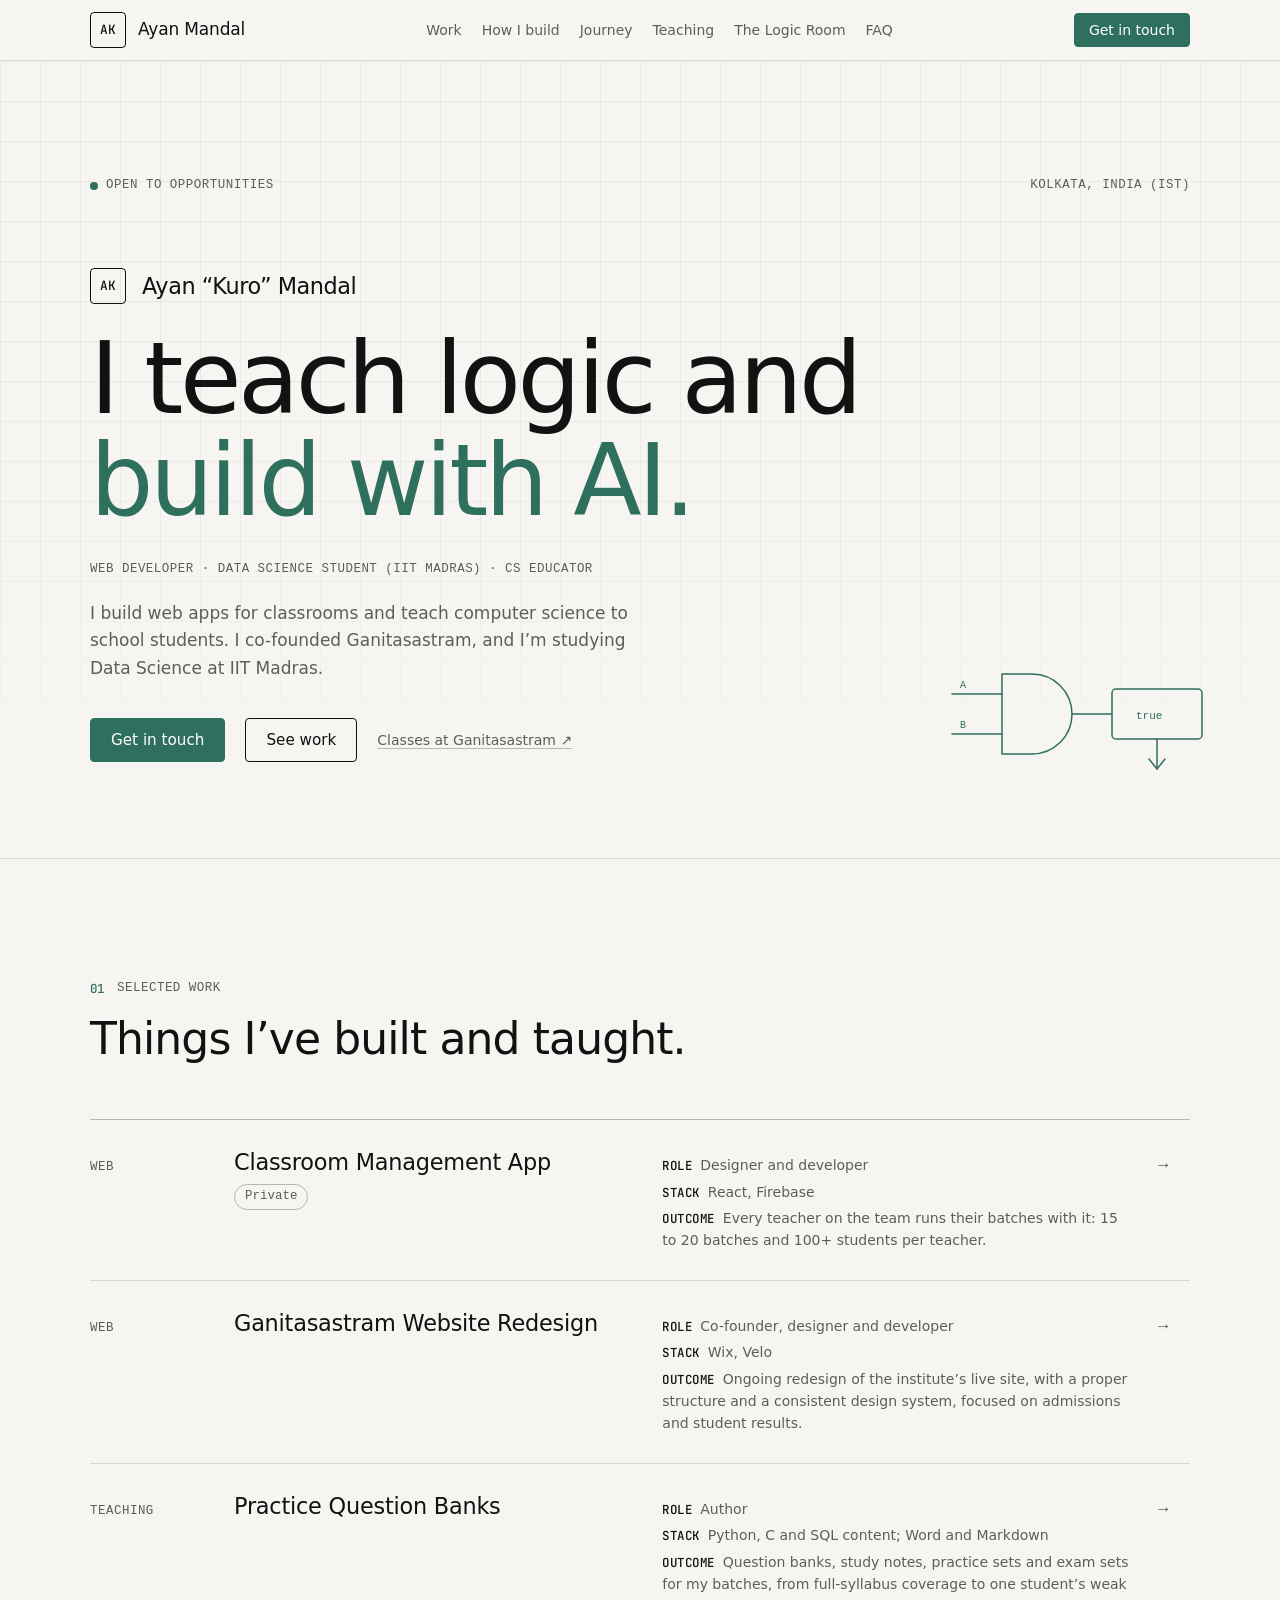
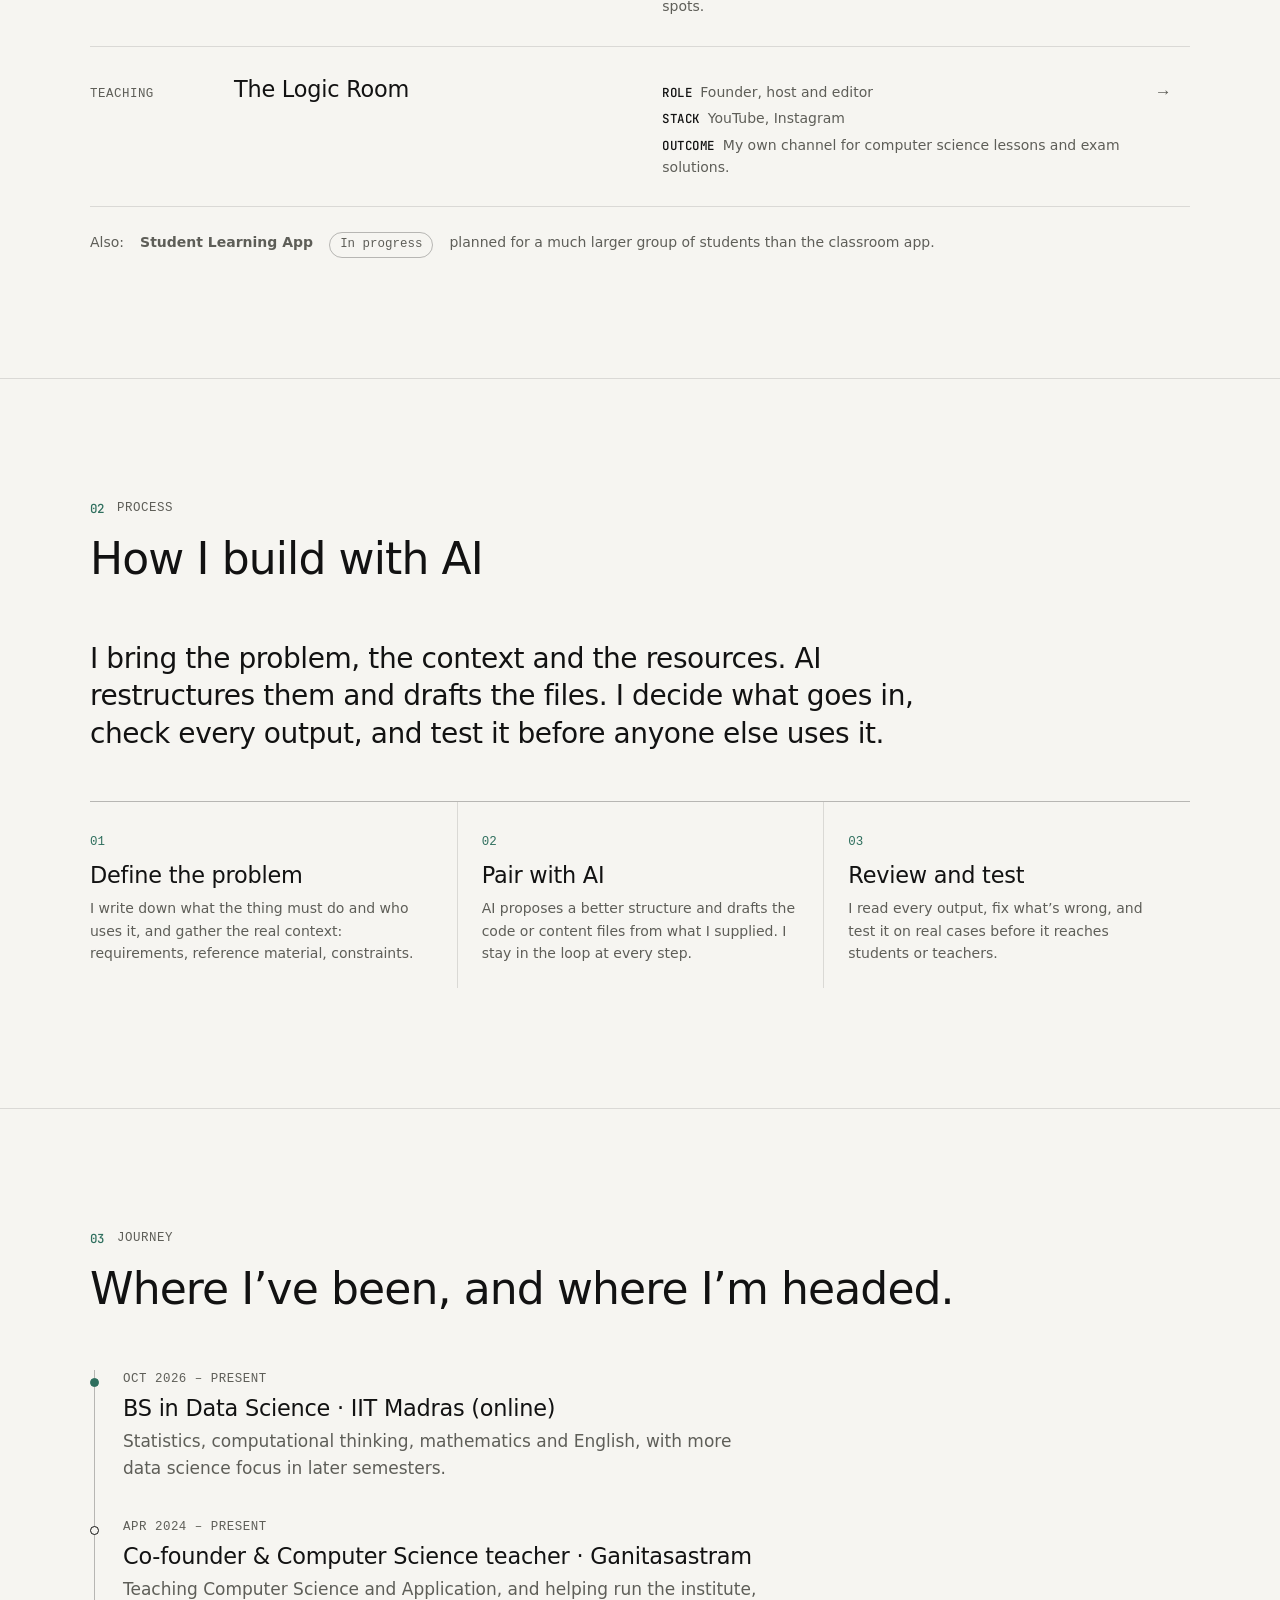
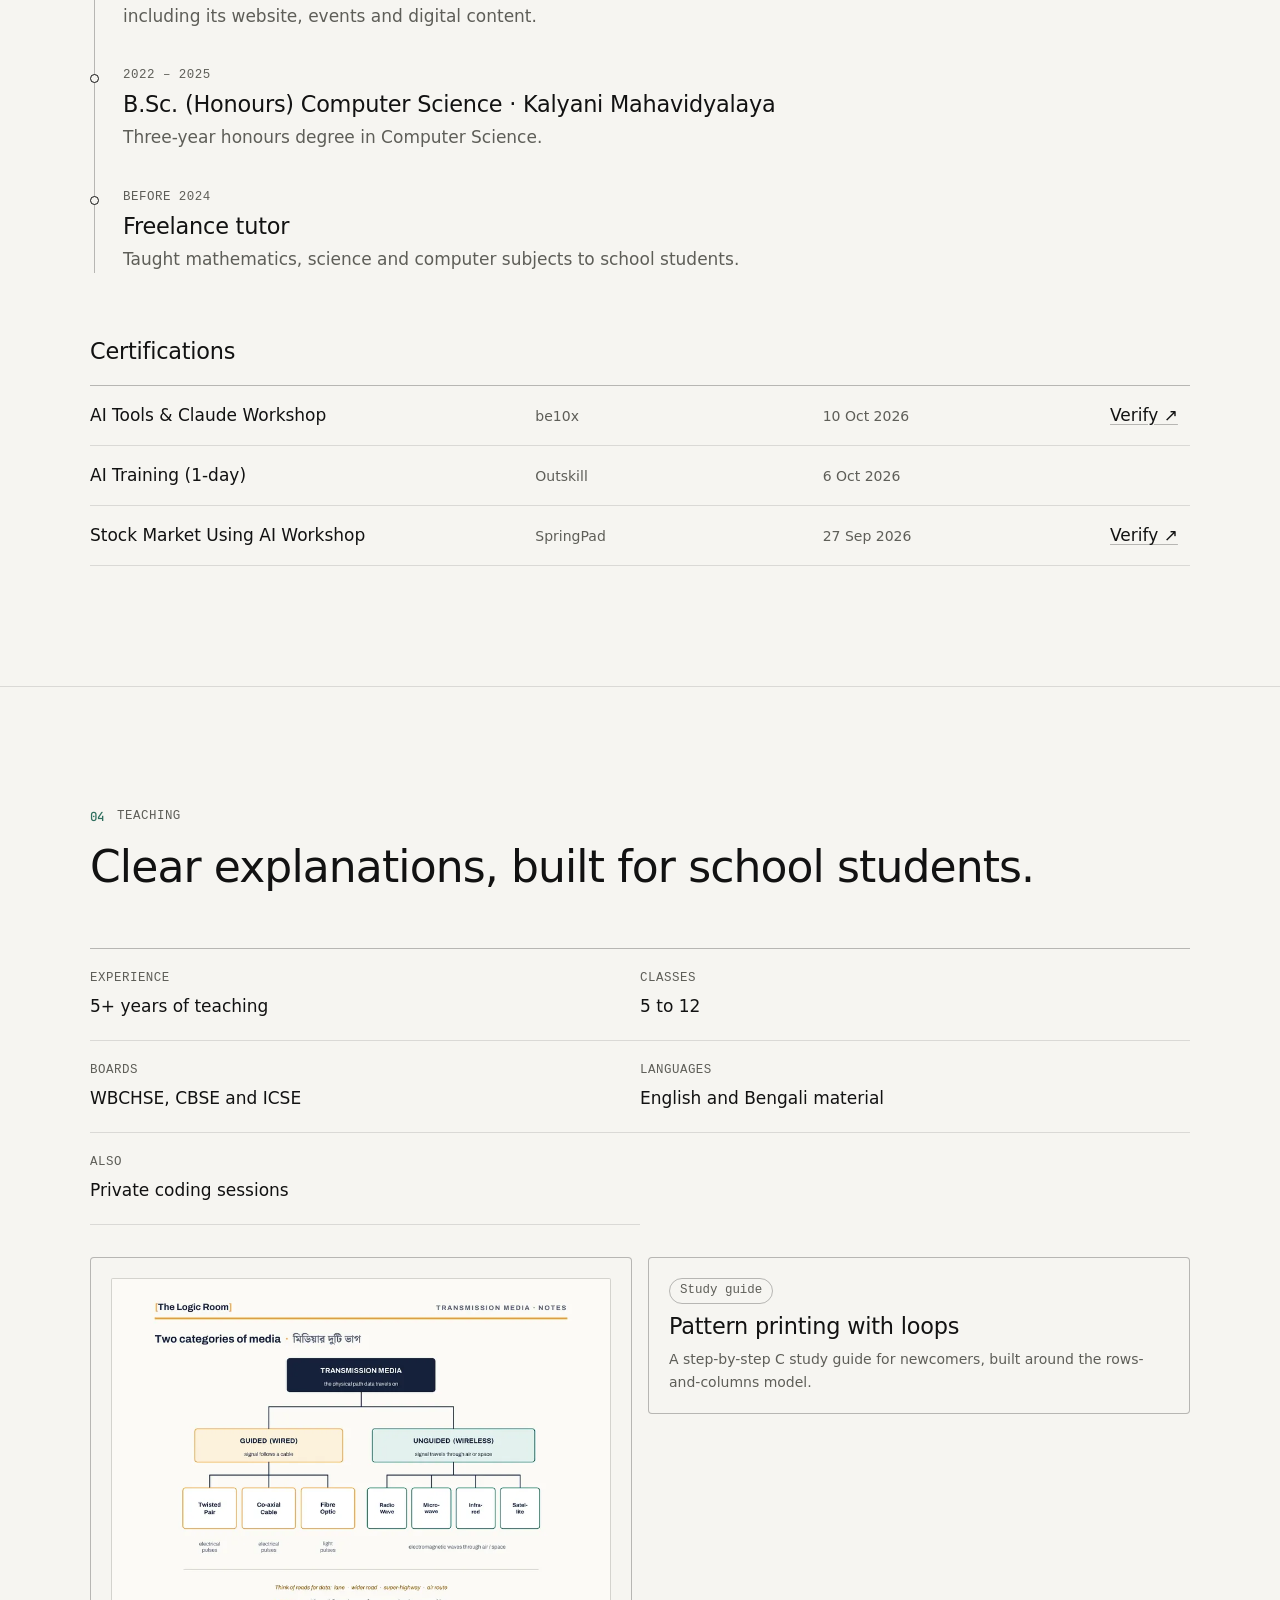
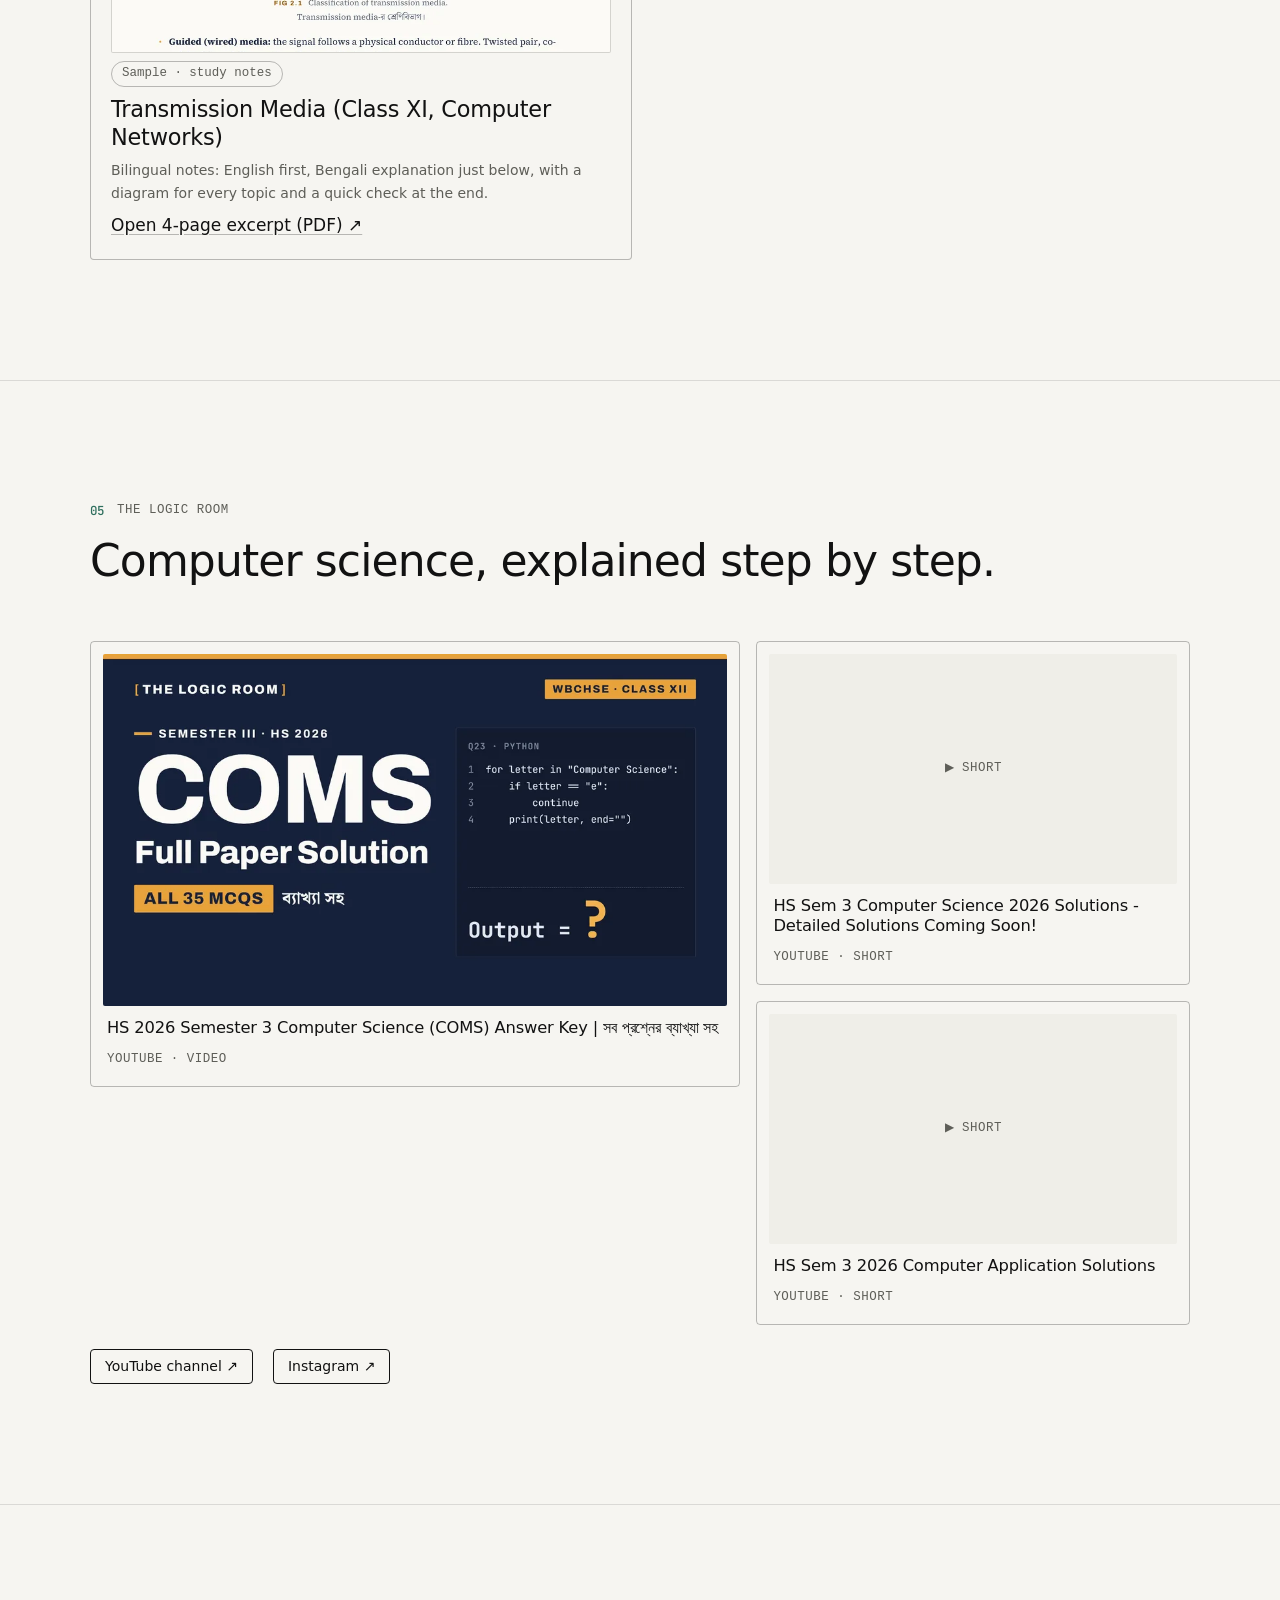
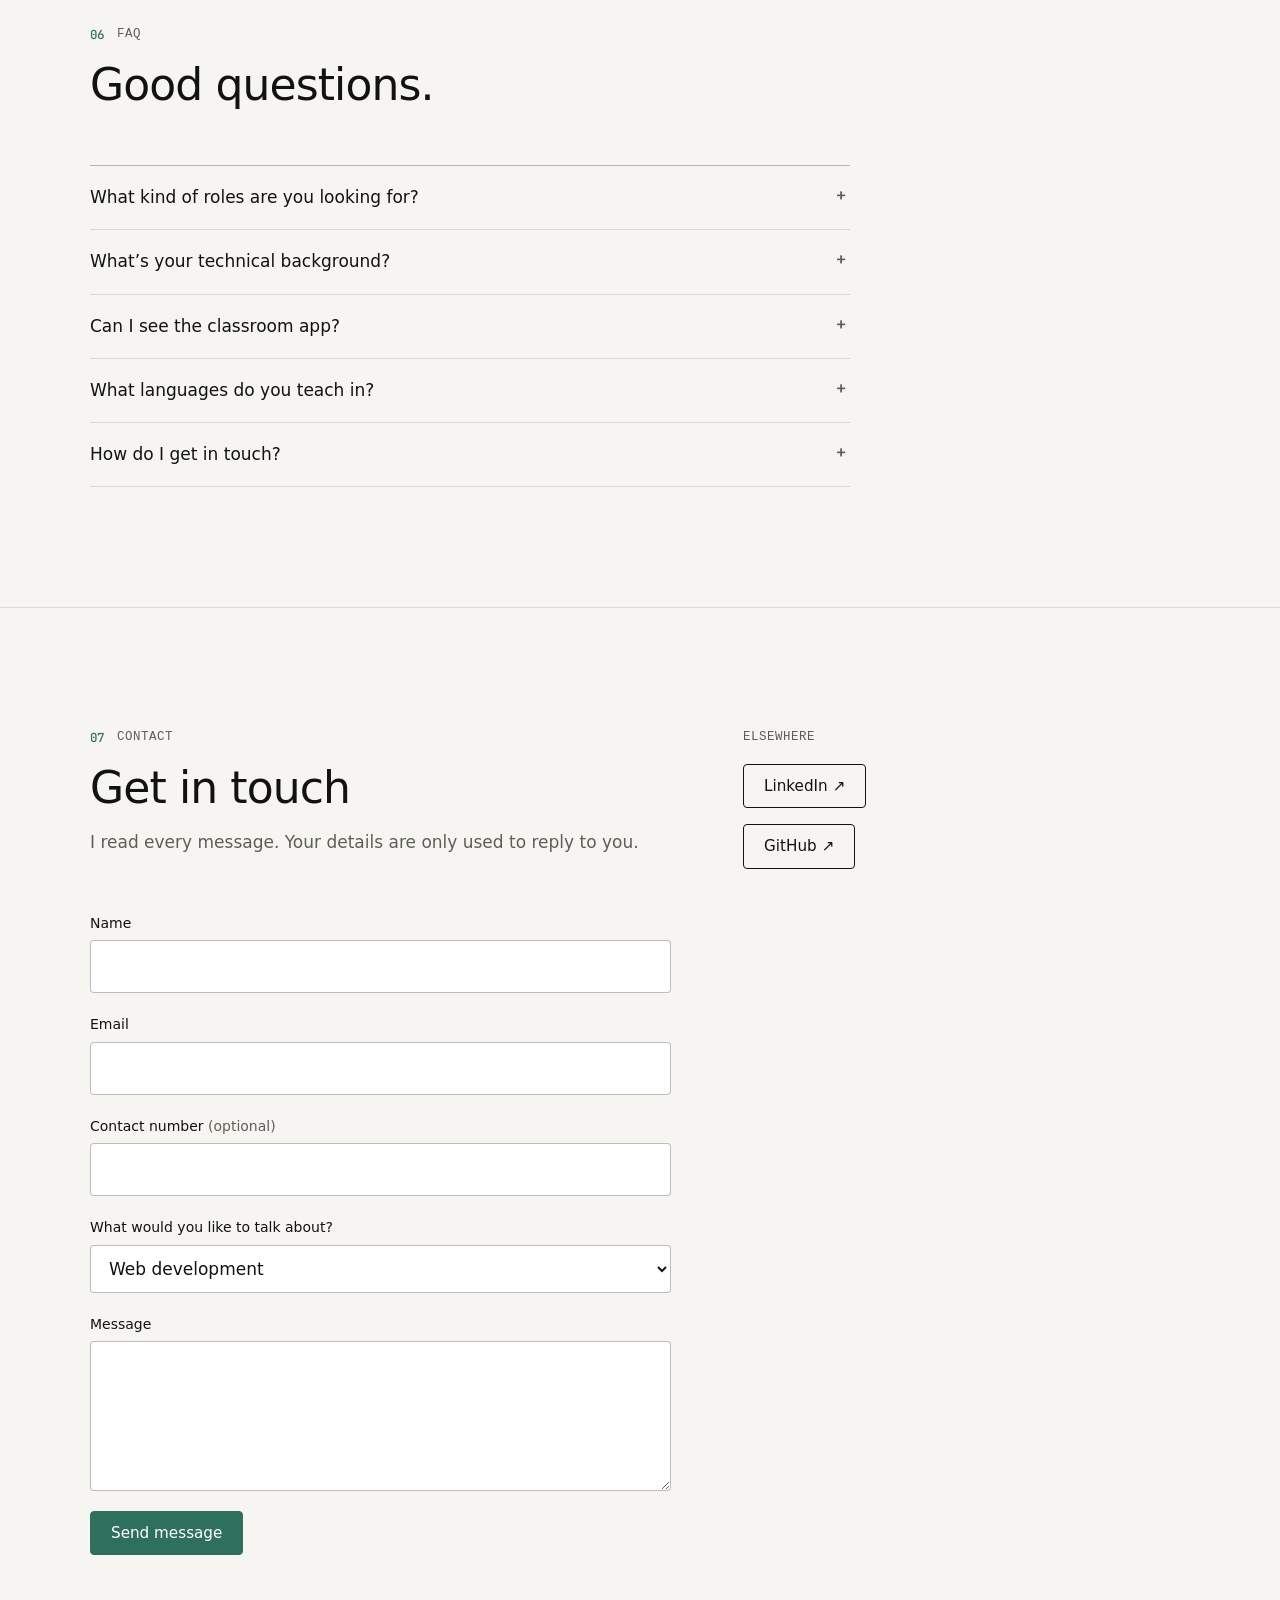
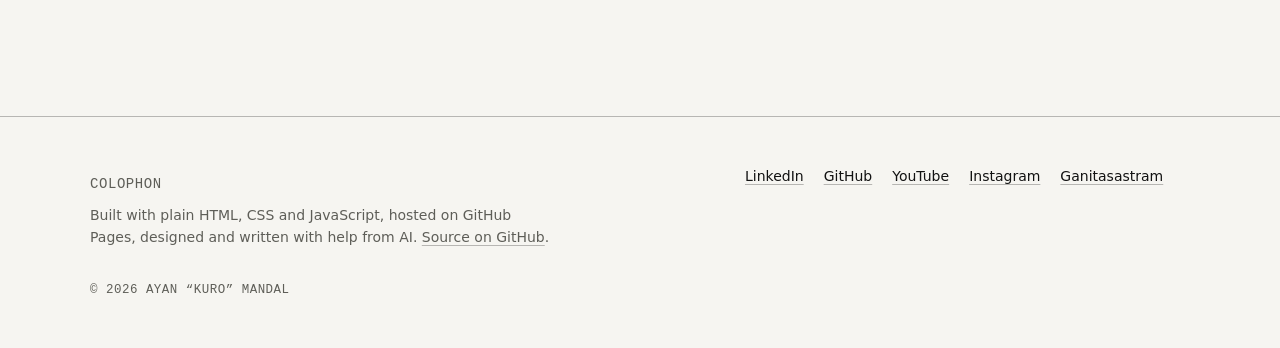
==== index.html @ cf7cf9c0 "Add COMS thumbnail and study-notes sample - Self-host the HS 2026 COMS full paper solution thumbnail" ====
<!DOCTYPE html>
<html lang="en">
<head>
  <meta charset="UTF-8">
  <meta name="viewport" content="width=device-width, initial-scale=1.0">
  <title>Ayan "Kuro" Mandal | Web developer, Data Science student, CS educator</title>
  <meta name="description" content="Web developer and computer science educator building with AI. Co-founder at Ganitasastram, BS Data Science student at IIT Madras.">
  <meta name="theme-color" content="#f6f5f1">
  <link rel="canonical" href="https://stella24603.github.io/">

  <link rel="icon" type="image/png" href="assets/favicon.png">
  <link rel="apple-touch-icon" href="assets/apple-touch-icon.png">

  <meta property="og:title" content="Ayan &quot;Kuro&quot; Mandal | Web developer, Data Science student, CS educator">
  <meta property="og:description" content="I teach logic and build with AI. Web developer, Data Science student at IIT Madras, co-founder at Ganitasastram.">
  <meta property="og:type" content="website">
  <meta property="og:url" content="https://stella24603.github.io/">
  <meta property="og:image" content="https://stella24603.github.io/assets/logo.png">

  <link rel="preload" href="assets/fonts/inter-tight-latin-500-normal.woff2" as="font" type="font/woff2" crossorigin>
  <link rel="stylesheet" href="css/tokens.css">
  <link rel="stylesheet" href="css/base.css">
  <link rel="stylesheet" href="css/components.css">

  <script type="application/ld+json">
  {
    "@context": "https://schema.org",
    "@type": "Person",
    "name": "Ayan Mandal",
    "alternateName": "Kuro",
    "url": "https://stella24603.github.io/",
    "jobTitle": "Web developer and computer science educator",
    "alumniOf": [
      { "@type": "CollegeOrUniversity", "name": "Kalyani Mahavidyalaya" },
      { "@type": "CollegeOrUniversity", "name": "Indian Institute of Technology Madras" }
    ],
    "worksFor": { "@type": "Organization", "name": "Ganitasastram", "url": "https://www.ganitasastram.com" },
    "sameAs": [
      "https://www.linkedin.com/in/ayan-mandal-cs/",
      "https://github.com/Stella24603",
      "https://www.youtube.com/@TheLogicRoom-0b1b",
      "https://www.instagram.com/thelogicroom_"
    ]
  }
  </script>
</head>
<body>
  <a class="skip-link" href="#main">Skip to content</a>

  <header class="site-header">
    <div class="wrap nav">
      <a class="brand" href="#top" aria-label="Ayan Kuro Mandal, home">
        <span class="monogram" aria-hidden="true">AK</span>
        <span>Ayan Mandal</span>
      </a>
      <nav class="nav-links" aria-label="Main">
        <a href="#work">Work</a>
        <a href="#ai">How I build</a>
        <a href="#journey">Journey</a>
        <a href="#teaching">Teaching</a>
        <a href="#logic-room">The Logic Room</a>
        <a href="#faq">FAQ</a>
      </nav>
      <a class="btn btn-sm btn-primary nav-cta" href="#contact">Get in touch</a>
    </div>
  </header>

  <main id="main">

    <!-- 1. HERO -->
    <section class="hero" id="top">
      <div class="wrap">
        <div class="corner-info mono">
          <span class="badge">Open to opportunities</span>
          <span id="localtime" aria-label="Local time in India">Kolkata, India (IST)</span>
        </div>

        <div class="hero-name">
          <span class="monogram" aria-hidden="true">AK</span>
          <h1>Ayan &ldquo;Kuro&rdquo; Mandal</h1>
        </div>
        <p class="hero-line">I teach logic and <em>build with AI.</em></p>
        <p class="hero-caption mono">Web developer · Data Science student (IIT Madras) · CS educator</p>
        <p class="hero-intro">I build web apps for classrooms and teach computer science to school students. I co-founded Ganitasastram, and I&rsquo;m studying Data Science at IIT Madras.</p>

        <div class="hero-cta">
          <a class="btn btn-primary" href="#contact">Get in touch</a>
          <a class="btn" href="#work">See work</a>
          <a class="link-quiet" href="https://www.ganitasastram.com/team/ayan-mandal" target="_blank" rel="noopener">Classes at Ganitasastram ↗</a>
        </div>
      </div>

      <!-- notebook doodle: logic gate into a flowchart box -->
      <svg class="hero-doodle" viewBox="0 0 300 200" fill="none" stroke="currentColor" stroke-width="1.5" stroke-linecap="round" stroke-linejoin="round" aria-hidden="true" focusable="false">
        <path d="M20 60h50M20 100h50"/>
        <path d="M70 40h30a40 40 0 0 1 0 80H70z"/>
        <path d="M140 80h40"/>
        <rect x="180" y="55" width="90" height="50" rx="4"/>
        <path d="M225 105v30"/>
        <path d="M225 135l-8-10M225 135l8-10"/>
        <text x="204" y="85" font-family="JetBrains Mono, monospace" font-size="11" fill="currentColor" stroke="none">true</text>
        <text x="28" y="54" font-family="JetBrains Mono, monospace" font-size="10" fill="currentColor" stroke="none">A</text>
        <text x="28" y="94" font-family="JetBrains Mono, monospace" font-size="10" fill="currentColor" stroke="none">B</text>
      </svg>
    </section>

    <!-- 2. SELECTED WORK -->
    <section class="section" id="work">
      <div class="wrap">
        <div class="section-head">
          <p class="mono"><b>01</b> Selected work</p>
          <h2>Things I&rsquo;ve built and taught.</h2>
        </div>

        <div class="work-list">
          <a class="work-row" href="work/classroom-app.html">
            <p class="mono">Web</p>
            <div>
              <h3>Classroom Management App</h3>
              <p class="tag" style="margin-top:8px;display:inline-block">Private</p>
            </div>
            <div class="meta">
              <p><b>Role</b>Designer and developer</p>
              <p><b>Stack</b>React, Firebase</p>
              <p><b>Outcome</b>Every teacher on the team runs their batches with it: 15 to 20 batches and 100+ students per teacher.</p>
            </div>
            <span class="arrow" aria-hidden="true">→</span>
          </a>

          <a class="work-row" href="work/ganitasastram-website.html">
            <p class="mono">Web</p>
            <div><h3>Ganitasastram Website Redesign</h3></div>
            <div class="meta">
              <p><b>Role</b>Co-founder, designer and developer</p>
              <p><b>Stack</b>Wix, Velo</p>
              <p><b>Outcome</b>Ongoing redesign of the institute&rsquo;s live site, with a proper structure and a consistent design system, focused on admissions and student results.</p>
            </div>
            <span class="arrow" aria-hidden="true">→</span>
          </a>

          <a class="work-row" href="work/question-banks.html">
            <p class="mono">Teaching</p>
            <div><h3>Practice Question Banks</h3></div>
            <div class="meta">
              <p><b>Role</b>Author</p>
              <p><b>Stack</b>Python, C and SQL content; Word and Markdown</p>
              <p><b>Outcome</b>Question banks, study notes, practice sets and exam sets for my batches, from full-syllabus coverage to one student&rsquo;s weak spots.</p>
            </div>
            <span class="arrow" aria-hidden="true">→</span>
          </a>

          <a class="work-row" href="work/logic-room.html">
            <p class="mono">Teaching</p>
            <div><h3>The Logic Room</h3></div>
            <div class="meta">
              <p><b>Role</b>Founder, host and editor</p>
              <p><b>Stack</b>YouTube, Instagram</p>
              <p><b>Outcome</b>My own channel for computer science lessons and exam solutions.</p>
            </div>
            <span class="arrow" aria-hidden="true">→</span>
          </a>
        </div>

        <p class="work-more"><span>Also:</span> <strong>Student Learning App</strong> <span class="tag">In progress</span> <span>planned for a much larger group of students than the classroom app.</span></p>
      </div>
    </section>

    <!-- 3. HOW I BUILD WITH AI -->
    <section class="section" id="ai">
      <div class="wrap">
        <div class="section-head">
          <p class="mono"><b>02</b> Process</p>
          <h2>How I build with AI</h2>
        </div>
        <p class="manifesto">I bring the problem, the context and the resources. AI restructures them and drafts the files. I decide what goes in, check every output, and test it before anyone else uses it.</p>
        <ol class="steps">
          <li>
            <h3>Define the problem</h3>
            <p>I write down what the thing must do and who uses it, and gather the real context: requirements, reference material, constraints.</p>
          </li>
          <li>
            <h3>Pair with AI</h3>
            <p>AI proposes a better structure and drafts the code or content files from what I supplied. I stay in the loop at every step.</p>
          </li>
          <li>
            <h3>Review and test</h3>
            <p>I read every output, fix what&rsquo;s wrong, and test it on real cases before it reaches students or teachers.</p>
          </li>
        </ol>
      </div>
    </section>

    <!-- 4. JOURNEY AND CERTIFICATIONS -->
    <section class="section" id="journey">
      <div class="wrap">
        <div class="section-head">
          <p class="mono"><b>03</b> Journey</p>
          <h2>Where I&rsquo;ve been, and where I&rsquo;m headed.</h2>
        </div>

        <ol class="timeline narrow">
          <li>
            <time class="mono">Oct 2026 – present</time>
            <h3>BS in Data Science · IIT Madras (online)</h3>
            <p>Statistics, computational thinking, mathematics and English, with more data science focus in later semesters.</p>
          </li>
          <li>
            <time class="mono">Apr 2024 – present</time>
            <h3>Co-founder &amp; Computer Science teacher · Ganitasastram</h3>
            <p>Teaching Computer Science and Application, and helping run the institute, including its website, events and digital content.</p>
          </li>
          <li>
            <time class="mono">2022 – 2025</time>
            <h3>B.Sc. (Honours) Computer Science · Kalyani Mahavidyalaya</h3>
            <p>Three-year honours degree in Computer Science.</p>
          </li>
          <li>
            <time class="mono">Before 2024</time>
            <h3>Freelance tutor</h3>
            <p>Taught mathematics, science and computer subjects to school students.</p>
          </li>
        </ol>

        <h3 class="subhead">Certifications</h3>
        <div class="certs">
          <div class="cert">
            <strong>AI Tools &amp; Claude Workshop</strong>
            <span>be10x</span>
            <span>10 Oct 2026</span>
            <a href="https://certx.in/certificate/0270772f-3809-4400-b29b-1e1c61cd09971851660" target="_blank" rel="noopener">Verify ↗</a>
          </div>
          <div class="cert">
            <strong>AI Training (1-day)</strong>
            <span>Outskill</span>
            <span>6 Oct 2026</span>
            <span></span>
          </div>
          <div class="cert">
            <strong>Stock Market Using AI Workshop</strong>
            <span>SpringPad</span>
            <span>27 Sep 2026</span>
            <a href="https://certx.in/certificate/7c0fb9e8-cf47-448b-bce3-5e0863a834341805552" target="_blank" rel="noopener">Verify ↗</a>
          </div>
        </div>
      </div>
    </section>

    <!-- 5. TEACHING -->
    <section class="section" id="teaching">
      <div class="wrap">
        <div class="section-head">
          <p class="mono"><b>04</b> Teaching</p>
          <h2>Clear explanations, built for school students.</h2>
        </div>

        <dl class="facts">
          <div><dt class="mono">Experience</dt><dd>5+ years of teaching</dd></div>
          <div><dt class="mono">Classes</dt><dd>5 to 12</dd></div>
          <div><dt class="mono">Boards</dt><dd>WBCHSE, CBSE and ICSE</dd></div>
          <div><dt class="mono">Languages</dt><dd>English and Bengali material</dd></div>
          <div><dt class="mono">Also</dt><dd>Private coding sessions</dd></div>
        </dl>

        <div class="cards">
          <article class="card">
            <a class="card-preview" href="assets/samples/transmission-media-notes-excerpt.pdf" target="_blank" rel="noopener" aria-label="Open the sample notes excerpt (PDF)">
              <img src="assets/img/notes-transmission-media.webp" alt="A page from the Transmission Media study notes: a diagram classifying guided and unguided media, with English text and a Bengali explanation under each point" width="900" height="1273" loading="lazy" decoding="async">
            </a>
            <span class="tag">Sample · study notes</span>
            <h3>Transmission Media (Class XI, Computer Networks)</h3>
            <p>Bilingual notes: English first, Bengali explanation just below, with a diagram for every topic and a quick check at the end.</p>
            <a href="assets/samples/transmission-media-notes-excerpt.pdf" target="_blank" rel="noopener">Open 4-page excerpt (PDF) ↗</a>
          </article>
          <article class="card">
            <span class="tag">Study guide</span>
            <h3>Pattern printing with loops</h3>
            <p>A step-by-step C study guide for newcomers, built around the rows-and-columns model.</p>
          </article>
        </div>
      </div>
    </section>

    <!-- 6. THE LOGIC ROOM -->
    <section class="section" id="logic-room">
      <div class="wrap">
        <div class="section-head">
          <p class="mono"><b>05</b> The Logic Room</p>
          <h2>Computer science, explained step by step.</h2>
        </div>

        <div class="lr-grid">
          <a class="lr-card lr-main" href="https://youtu.be/U9DQnI8sbac" target="_blank" rel="noopener">
            <div class="lr-thumb"><img src="assets/img/lr-coms-full-paper.webp" alt="Thumbnail: The Logic Room, WBCHSE Class XII, Semester III HS 2026 COMS full paper solution, all 35 MCQs with explanation" width="960" height="540" loading="lazy" decoding="async"></div>
            <h3>HS 2026 Semester 3 Computer Science (COMS) Answer Key | সব প্রশ্নের ব্যাখ্যা সহ</h3>
            <p class="mono">YouTube · Video</p>
          </a>
          <a class="lr-card short" href="https://www.youtube.com/shorts/nOTmnzfx0fc" target="_blank" rel="noopener">
            <div class="lr-thumb" aria-hidden="true"><span class="mono">▶ Short</span></div>
            <h3>HS Sem 3 Computer Science 2026 Solutions - Detailed Solutions Coming Soon!</h3>
            <p class="mono">YouTube · Short</p>
          </a>
          <a class="lr-card short" href="https://www.youtube.com/shorts/epd1Qi4dSsM" target="_blank" rel="noopener">
            <div class="lr-thumb" aria-hidden="true"><span class="mono">▶ Short</span></div>
            <h3>HS Sem 3 2026 Computer Application Solutions</h3>
            <p class="mono">YouTube · Short</p>
          </a>
        </div>

        <p class="lr-links">
          <a class="btn btn-sm" href="https://www.youtube.com/@TheLogicRoom-0b1b" target="_blank" rel="noopener">YouTube channel ↗</a>
          <a class="btn btn-sm" href="https://www.instagram.com/thelogicroom_" target="_blank" rel="noopener">Instagram ↗</a>
        </p>
      </div>
    </section>

    <!-- 7. FAQ -->
    <section class="section" id="faq">
      <div class="wrap">
        <div class="section-head">
          <p class="mono"><b>06</b> FAQ</p>
          <h2>Good questions.</h2>
        </div>
        <div class="faq">
          <details>
            <summary>What kind of roles are you looking for?</summary>
            <p>Open to computer-related roles: web development, data analysis and teaching. I like work where I build things and explain them clearly.</p>
          </details>
          <details>
            <summary>What&rsquo;s your technical background?</summary>
            <p>B.Sc. (Honours) in Computer Science; Python, C, C++, Java, SQL; React, Firebase and Wix Velo. Studying Data Science at IIT Madras.</p>
          </details>
          <details>
            <summary>Can I see the classroom app?</summary>
            <p>It holds real student data, so it isn&rsquo;t public. I&rsquo;m glad to walk you through it on a call.</p>
          </details>
          <details>
            <summary>What languages do you teach in?</summary>
            <p>English and Bengali.</p>
          </details>
          <details>
            <summary>How do I get in touch?</summary>
            <p>Use the form on this page or message me on <a href="https://www.linkedin.com/in/ayan-mandal-cs/" target="_blank" rel="noopener">LinkedIn</a>.</p>
          </details>
        </div>
      </div>
    </section>

    <!-- 8. GET IN TOUCH -->
    <section class="section" id="contact">
      <div class="wrap contact-grid">
        <div>
          <div class="section-head">
            <p class="mono"><b>07</b> Contact</p>
            <h2>Get in touch</h2>
            <p class="hero-intro" style="margin-top:0">I read every message. Your details are only used to reply to you.</p>
          </div>

          <form class="form" id="contact-form" action="https://api.web3forms.com/submit" method="POST">
            <!-- Web3Forms access key: public by design; the destination email lives in the Web3Forms account, not here. -->
            <input type="hidden" name="access_key" value="27b737c2-d21d-4a2e-8c43-ff262a069c63">
            <input type="hidden" name="subject" value="New message from the portfolio site">
            <input type="hidden" name="from_name" value="Portfolio contact form">
            <input type="checkbox" name="botcheck" class="honeypot" tabindex="-1" autocomplete="off" aria-hidden="true">

            <div class="field">
              <label for="f-name">Name</label>
              <input id="f-name" name="name" type="text" autocomplete="name" required>
            </div>
            <div class="field">
              <label for="f-email">Email</label>
              <input id="f-email" name="email" type="email" autocomplete="email" required>
            </div>
            <div class="field">
              <label for="f-phone">Contact number <span class="opt">(optional)</span></label>
              <input id="f-phone" name="phone" type="tel" autocomplete="tel">
            </div>
            <div class="field">
              <label for="f-topic">What would you like to talk about?</label>
              <select id="f-topic" name="topic" required>
                <option>Web development</option>
                <option>Data analysis</option>
                <option>Teaching</option>
                <option>Something else</option>
              </select>
            </div>
            <div class="field">
              <label for="f-message">Message</label>
              <textarea id="f-message" name="message" required></textarea>
            </div>
            <div>
              <button class="btn btn-primary" type="submit">Send message</button>
            </div>
            <p class="form-status" id="form-status" role="status" aria-live="polite"></p>
          </form>
        </div>

        <aside class="contact-side">
          <p class="mono">Elsewhere</p>
          <a class="btn" href="https://www.linkedin.com/in/ayan-mandal-cs/" target="_blank" rel="noopener">LinkedIn ↗</a>
          <a class="btn" href="https://github.com/Stella24603" target="_blank" rel="noopener">GitHub ↗</a>
        </aside>
      </div>
    </section>
  </main>

  <!-- 9. COLOPHON / FOOTER -->
  <footer class="site-footer">
    <div class="wrap footer-grid">
      <div class="colophon">
        <p class="mono">Colophon</p>
        <p>Built with plain HTML, CSS and JavaScript, hosted on GitHub Pages, designed and written with help from AI. <a href="https://github.com/Stella24603/stella24603.github.io" target="_blank" rel="noopener">Source on GitHub</a>.</p>
      </div>
      <div class="footer-links">
        <a href="https://www.linkedin.com/in/ayan-mandal-cs/" target="_blank" rel="noopener">LinkedIn</a>
        <a href="https://github.com/Stella24603" target="_blank" rel="noopener">GitHub</a>
        <a href="https://www.youtube.com/@TheLogicRoom-0b1b" target="_blank" rel="noopener">YouTube</a>
        <a href="https://www.instagram.com/thelogicroom_" target="_blank" rel="noopener">Instagram</a>
        <a href="https://www.ganitasastram.com" target="_blank" rel="noopener">Ganitasastram</a>
      </div>
    </div>
    <p class="wrap copyright mono">© <span id="year">2026</span> Ayan &ldquo;Kuro&rdquo; Mandal</p>
  </footer>

  <script src="js/main.js" defer></script>
  <script src="js/contact.js" defer></script>
</body>
</html>
---- css/tokens.css ----
/* Design tokens: "The Logic Room Notebook" */

@font-face {
  font-family: "Inter Tight";
  src: url("../assets/fonts/inter-tight-latin-400-normal.woff2") format("woff2");
  font-weight: 400;
  font-style: normal;
  font-display: swap;
}
@font-face {
  font-family: "Inter Tight";
  src: url("../assets/fonts/inter-tight-latin-500-normal.woff2") format("woff2");
  font-weight: 500;
  font-style: normal;
  font-display: swap;
}
@font-face {
  font-family: "Inter Tight";
  src: url("../assets/fonts/inter-tight-latin-600-normal.woff2") format("woff2");
  font-weight: 600;
  font-style: normal;
  font-display: swap;
}
@font-face {
  font-family: "JetBrains Mono";
  src: url("../assets/fonts/jetbrains-mono-latin-400-normal.woff2") format("woff2");
  font-weight: 400;
  font-style: normal;
  font-display: swap;
}
@font-face {
  font-family: "JetBrains Mono";
  src: url("../assets/fonts/jetbrains-mono-latin-500-normal.woff2") format("woff2");
  font-weight: 500;
  font-style: normal;
  font-display: swap;
}

:root {
  /* colour */
  --paper: #f6f5f1;
  --paper-2: #efeee8;
  --ink: #121212;
  --muted: #5e5e58;
  --hairline: rgba(18, 18, 18, 0.12);
  --hairline-strong: rgba(18, 18, 18, 0.28);
  --accent: #2f6f5e;
  --accent-ink: #ffffff;

  /* type: system fallbacks include Bengali-capable fonts */
  --font-ui: "Inter Tight", system-ui, -apple-system, "Segoe UI", Roboto, "Noto Sans Bengali", "Nirmala UI", sans-serif;
  --font-mono: "JetBrains Mono", ui-monospace, SFMono-Regular, Menlo, Consolas, monospace;

  --fs-hero: clamp(2.5rem, 1.2rem + 6.5vw, 6.25rem);
  --fs-h2: clamp(1.75rem, 1.2rem + 2.2vw, 2.75rem);
  --fs-h3: clamp(1.15rem, 1.05rem + 0.5vw, 1.4rem);
  --fs-body: clamp(1rem, 0.96rem + 0.2vw, 1.0625rem);
  --fs-small: 0.875rem;
  --fs-mono: 0.78rem;

  /* layout */
  --space: 8px;
  --gutter: clamp(20px, 5vw, 48px);
  --col-text: 760px;
  --col-wide: 1100px;
  --radius: 4px;
}
---- css/base.css ----
/* Reset and base */
*, *::before, *::after { box-sizing: border-box; }

html { -webkit-text-size-adjust: 100%; scroll-behavior: smooth; }
@media (prefers-reduced-motion: reduce) { html { scroll-behavior: auto; } }

body {
  margin: 0;
  background: var(--paper);
  color: var(--ink);
  font-family: var(--font-ui);
  font-size: var(--fs-body);
  line-height: 1.6;
  -webkit-font-smoothing: antialiased;
  text-rendering: optimizeLegibility;
}

img, svg { max-width: 100%; display: block; }

h1, h2, h3, p, ul, ol, dl, figure { margin: 0; }
ul, ol { padding: 0; list-style: none; }

h1, h2, h3 { font-weight: 500; letter-spacing: -0.02em; line-height: 1.1; }
h2 { font-size: var(--fs-h2); }
h3 { font-size: var(--fs-h3); line-height: 1.25; letter-spacing: -0.01em; }

a { color: inherit; text-decoration-color: var(--hairline-strong); text-underline-offset: 3px; transition: color .15s, text-decoration-color .15s; }
a:hover { color: var(--accent); text-decoration-color: var(--accent); }

:focus-visible { outline: 2px solid var(--accent); outline-offset: 3px; border-radius: 2px; }

.skip-link {
  position: absolute; left: var(--gutter); top: -60px; z-index: 100;
  background: var(--ink); color: var(--paper); padding: 8px 16px; border-radius: var(--radius);
}
.skip-link:focus { top: 12px; color: var(--paper); }

.wrap { width: min(100% - 2 * var(--gutter), var(--col-wide)); margin-inline: auto; }
.narrow { max-width: var(--col-text); }

.mono { font-family: var(--font-mono); font-size: var(--fs-mono); letter-spacing: 0.04em; text-transform: uppercase; color: var(--muted); }

.section { padding-block: clamp(64px, 10vw, 120px); border-top: 1px solid var(--hairline); }
.section-head { display: grid; gap: calc(var(--space) * 2); margin-bottom: clamp(32px, 5vw, 56px); }
.section-head .mono { display: flex; gap: 12px; }
.section-head .mono b { color: var(--accent); font-weight: 500; }

.sr-only {
  position: absolute; width: 1px; height: 1px; margin: -1px; padding: 0;
  overflow: hidden; clip: rect(0 0 0 0); white-space: nowrap; border: 0;
}
---- css/components.css ----
/* Components */

/* ---------- header ---------- */
.site-header { position: sticky; top: 0; z-index: 50; background: color-mix(in srgb, var(--paper) 92%, transparent); backdrop-filter: blur(8px); border-bottom: 1px solid var(--hairline); }
.nav { display: flex; flex-wrap: wrap; align-items: center; justify-content: space-between; gap: 8px 24px; padding-block: 12px; }
.brand { display: inline-flex; align-items: center; gap: 12px; text-decoration: none; font-weight: 500; letter-spacing: -0.01em; }
.monogram {
  display: grid; place-items: center; width: 36px; height: 36px;
  border: 1px solid var(--ink); border-radius: var(--radius);
  font-family: var(--font-mono); font-size: 0.8rem; font-weight: 500; letter-spacing: 0;
}
.nav-links { display: flex; flex-wrap: wrap; gap: 4px 20px; order: 3; width: 100%; font-size: var(--fs-small); }
.nav-links a { text-decoration: none; color: var(--muted); padding-block: 4px; }
.nav-links a:hover { color: var(--ink); }
.nav-cta { order: 2; }
@media (min-width: 860px) {
  .nav-links { order: 2; width: auto; }
  .nav-cta { order: 3; }
}

/* ---------- buttons ---------- */
.btn {
  display: inline-flex; align-items: center; gap: 8px;
  padding: 12px 20px; border: 1px solid var(--ink); border-radius: var(--radius);
  font: inherit; font-size: 0.95rem; font-weight: 500; line-height: 1.2;
  text-decoration: none; cursor: pointer; background: transparent; color: var(--ink);
  transition: background .15s, color .15s, border-color .15s;
}
.btn:hover { background: var(--ink); color: var(--paper); }
.btn-primary { background: var(--accent); border-color: var(--accent); color: var(--accent-ink); }
.btn-primary:hover { background: var(--ink); border-color: var(--ink); color: var(--paper); }
.btn-sm { padding: 8px 14px; font-size: var(--fs-small); }
.link-quiet { font-size: var(--fs-small); color: var(--muted); }

/* ---------- hero ---------- */
.hero { position: relative; padding-block: clamp(56px, 9vw, 120px) clamp(56px, 8vw, 96px); overflow: hidden; }
.hero::before { /* faint graph-paper grid, hero only */
  content: ""; position: absolute; inset: 0; z-index: 0; pointer-events: none;
  background-image:
    linear-gradient(var(--hairline) 1px, transparent 1px),
    linear-gradient(90deg, var(--hairline) 1px, transparent 1px);
  background-size: 40px 40px;
  opacity: 0.45;
  mask-image: linear-gradient(to bottom, #000 40%, transparent 100%);
  -webkit-mask-image: linear-gradient(to bottom, #000 40%, transparent 100%);
}
.hero > .wrap { position: relative; z-index: 1; }
.corner-info { display: flex; flex-wrap: wrap; justify-content: space-between; gap: 8px 24px; margin-bottom: clamp(32px, 6vw, 72px); }
.badge { display: inline-flex; align-items: center; gap: 8px; }
.badge::before { content: ""; width: 8px; height: 8px; border-radius: 50%; background: var(--accent); }
.hero-name { display: flex; align-items: center; gap: 16px; margin-bottom: 24px; }
.hero-name h1 { font-size: var(--fs-h3); font-weight: 500; }
.hero-line { font-size: var(--fs-hero); font-weight: 500; letter-spacing: -0.035em; line-height: 1.02; max-width: 14ch; }
.hero-line em { font-style: normal; color: var(--accent); }
.hero-caption { margin-top: 28px; }
.hero-intro { margin-top: 20px; max-width: 52ch; color: var(--muted); }
.hero-cta { display: flex; flex-wrap: wrap; align-items: center; gap: 16px 20px; margin-top: 36px; }
.hero-doodle { position: absolute; right: var(--gutter); bottom: 24px; width: clamp(160px, 24vw, 300px); color: var(--accent); z-index: 1; display: none; }
@media (min-width: 900px) { .hero-doodle { display: block; } }

/* ---------- work rows ---------- */
.work-list { border-top: 1px solid var(--hairline-strong); }
.work-row {
  display: grid; gap: 12px 24px; padding-block: 28px;
  border-bottom: 1px solid var(--hairline); text-decoration: none; color: inherit;
}
@media (min-width: 800px) { .work-row { grid-template-columns: 120px 1.2fr 1.4fr 32px; align-items: baseline; } }
.work-row h3 { font-size: var(--fs-h3); }
.work-row:hover h3 { color: var(--accent); }
.work-row .arrow { font-family: var(--font-mono); color: var(--muted); transition: transform .15s, color .15s; }
.work-row:hover .arrow { transform: translateX(4px); color: var(--accent); }
.meta { display: grid; gap: 4px; font-size: var(--fs-small); color: var(--muted); }
.meta b { font-family: var(--font-mono); font-size: var(--fs-mono); font-weight: 500; letter-spacing: .04em; text-transform: uppercase; color: var(--ink); margin-right: 8px; }
.work-more { margin-top: 24px; display: flex; flex-wrap: wrap; gap: 8px 16px; align-items: baseline; font-size: var(--fs-small); color: var(--muted); }
.tag { font-family: var(--font-mono); font-size: var(--fs-mono); border: 1px solid var(--hairline-strong); border-radius: 999px; padding: 2px 10px; color: var(--muted); }

/* ---------- AI process ---------- */
.manifesto { font-size: clamp(1.25rem, 1.05rem + 1vw, 1.75rem); line-height: 1.35; letter-spacing: -0.015em; max-width: 30em; }
.steps { display: grid; gap: 0; margin-top: 48px; counter-reset: step; border-top: 1px solid var(--hairline-strong); }
@media (min-width: 800px) { .steps { grid-template-columns: repeat(3, 1fr); } .steps li + li { border-left: 1px solid var(--hairline); } }
.steps li { counter-increment: step; padding: 24px 24px 24px 0; border-bottom: 1px solid var(--hairline); }
@media (min-width: 800px) { .steps li { padding: 24px; border-bottom: 0; } .steps li:first-child { padding-left: 0; } }
.steps li::before { content: "0" counter(step); font-family: var(--font-mono); font-size: var(--fs-mono); color: var(--accent); }
.steps h3 { margin: 8px 0; }
.steps p { color: var(--muted); font-size: var(--fs-small); }

/* ---------- timeline & certs ---------- */
.timeline { border-left: 1px solid var(--hairline-strong); margin-left: 4px; }
.timeline li { position: relative; padding: 0 0 36px 28px; }
.timeline li:last-child { padding-bottom: 0; }
.timeline li::before { content: ""; position: absolute; left: -5px; top: 8px; width: 9px; height: 9px; background: var(--paper); border: 1px solid var(--ink); border-radius: 50%; }
.timeline li:first-child::before { background: var(--accent); border-color: var(--accent); }
.timeline time { display: block; margin-bottom: 4px; }
.timeline p { color: var(--muted); margin-top: 6px; max-width: 60ch; }
.subhead { margin: 64px 0 20px; }
.certs { border-top: 1px solid var(--hairline-strong); }
.cert { display: grid; gap: 4px 24px; padding-block: 16px; border-bottom: 1px solid var(--hairline); }
@media (min-width: 700px) { .cert { grid-template-columns: 1.6fr 1fr 1fr 80px; align-items: baseline; } }
.cert strong { font-weight: 500; }
.cert span { color: var(--muted); font-size: var(--fs-small); }

/* ---------- teaching ---------- */
.facts { display: grid; gap: 0; border-top: 1px solid var(--hairline-strong); }
@media (min-width: 700px) { .facts { grid-template-columns: repeat(2, 1fr); } }
.facts div { padding: 20px 24px 20px 0; border-bottom: 1px solid var(--hairline); }
.facts dt { margin-bottom: 4px; }
.facts dd { margin: 0; }
.cards { display: grid; gap: 16px; margin-top: 32px; align-items: start; }
@media (min-width: 700px) { .cards { grid-template-columns: repeat(2, 1fr); } }
.card { border: 1px solid var(--hairline-strong); border-radius: var(--radius); padding: 20px; display: grid; gap: 8px; align-content: start; background: var(--paper); }
.card p { color: var(--muted); font-size: var(--fs-small); }
.card .tag { justify-self: start; }
.card-preview { display: block; aspect-ratio: 4 / 3; overflow: hidden; border: 1px solid var(--hairline); border-radius: 2px; background: var(--paper-2); }
.card-preview img { width: 100%; height: 100%; object-fit: cover; object-position: top; }
.card-preview:hover { border-color: var(--accent); }

/* ---------- logic room ---------- */
.lr-grid { display: grid; gap: 16px; align-items: start; }
@media (min-width: 700px) { .lr-grid { grid-template-columns: 1.5fr 1fr; } .lr-grid .lr-main { grid-row: span 2; } }
.lr-card { display: grid; gap: 12px; align-content: start; text-decoration: none; border: 1px solid var(--hairline-strong); border-radius: var(--radius); padding: 12px 12px 16px; transition: border-color .15s; }
.lr-card:hover { border-color: var(--accent); }
.lr-thumb { aspect-ratio: 16 / 9; background: var(--paper-2); border-radius: 2px; display: grid; place-items: center; overflow: hidden; }
.lr-thumb img { width: 100%; height: 100%; object-fit: cover; }
.lr-card.short .lr-thumb { aspect-ratio: 16 / 9; }
.lr-card h3 { font-size: 1.02rem; padding-inline: 4px; }
.lr-card .mono { padding-inline: 4px; }
.lr-links { display: flex; flex-wrap: wrap; gap: 8px 20px; margin-top: 24px; }

/* ---------- FAQ ---------- */
.faq { border-top: 1px solid var(--hairline-strong); max-width: var(--col-text); }
.faq details { border-bottom: 1px solid var(--hairline); }
.faq summary { cursor: pointer; padding: 18px 32px 18px 0; font-weight: 500; list-style: none; position: relative; }
.faq summary::-webkit-details-marker { display: none; }
.faq summary::after { content: "+"; position: absolute; right: 4px; top: 16px; font-family: var(--font-mono); color: var(--muted); }
.faq details[open] summary::after { content: "–"; }
.faq details p { padding: 0 0 20px; color: var(--muted); max-width: 60ch; }

/* ---------- contact form ---------- */
.contact-grid { display: grid; gap: 40px; }
@media (min-width: 900px) { .contact-grid { grid-template-columns: 1.3fr 1fr; gap: 72px; } }
.form { display: grid; gap: 20px; }
.field { display: grid; gap: 6px; }
.field label { font-size: var(--fs-small); font-weight: 500; }
.field .opt { color: var(--muted); font-weight: 400; }
.field input, .field select, .field textarea {
  font: inherit; color: var(--ink); background: #fff;
  border: 1px solid var(--hairline-strong); border-radius: var(--radius);
  padding: 12px 14px; width: 100%;
}
.field textarea { min-height: 150px; resize: vertical; }
.field input:focus, .field select:focus, .field textarea:focus { outline: 2px solid var(--accent); outline-offset: 1px; border-color: var(--accent); }
.form-note { font-size: var(--fs-small); color: var(--muted); }
.form-status { min-height: 1.5em; font-size: var(--fs-small); }
.form-status.ok { color: var(--accent); }
.form-status.err { color: #a12a2a; }
.honeypot { position: absolute; left: -9999px; width: 1px; height: 1px; opacity: 0; }
.contact-side { display: grid; gap: 16px; align-content: start; }
.contact-side .btn { justify-self: start; }

/* ---------- footer ---------- */
.site-footer { border-top: 1px solid var(--hairline-strong); padding-block: 48px; }
.footer-grid { display: grid; gap: 32px; }
@media (min-width: 800px) { .footer-grid { grid-template-columns: 1.4fr 1fr; } }
.colophon p { color: var(--muted); font-size: var(--fs-small); max-width: 52ch; margin-top: 8px; }
.footer-links { display: flex; flex-wrap: wrap; gap: 8px 20px; font-size: var(--fs-small); align-content: start; }
.copyright { margin-top: 32px; }

/* ---------- case-study pages ---------- */
.cs-hero { padding-block: clamp(48px, 8vw, 96px) 40px; }
.cs-hero .back { font-size: var(--fs-small); color: var(--muted); }
.cs-hero h1 { font-size: clamp(2rem, 1.2rem + 4vw, 4rem); letter-spacing: -0.03em; margin: 20px 0 32px; max-width: 18ch; }
.cs-meta { display: grid; gap: 0; border-top: 1px solid var(--hairline-strong); }
@media (min-width: 800px) { .cs-meta { grid-template-columns: 1fr 1fr; } }
.cs-meta div { padding: 16px 24px 16px 0; border-bottom: 1px solid var(--hairline); }
.cs-meta dt { margin-bottom: 4px; }
.cs-meta dd { margin: 0; font-size: var(--fs-small); }
.cs-body { padding-block: 24px clamp(64px, 9vw, 112px); }
.cs-body section { padding-block: 28px 8px; max-width: var(--col-text); }
.cs-body h2 { font-size: var(--fs-h3); margin-bottom: 12px; }
.cs-body p + p, .cs-body p + ul { margin-top: 14px; }
.cs-body ul { list-style: disc; padding-left: 20px; display: grid; gap: 6px; }
.cs-note { border-left: 2px solid var(--accent); padding-left: 16px; color: var(--muted); font-size: var(--fs-small); margin-top: 20px; }
.cs-next { border-top: 1px solid var(--hairline-strong); padding-block: 32px; display: flex; flex-wrap: wrap; justify-content: space-between; gap: 12px; }

/* ---------- motion (Phase 4 adds rules here) ---------- */
@media (prefers-reduced-motion: reduce) {
  *, *::before, *::after { transition-duration: 0.01ms !important; animation-duration: 0.01ms !important; }
}
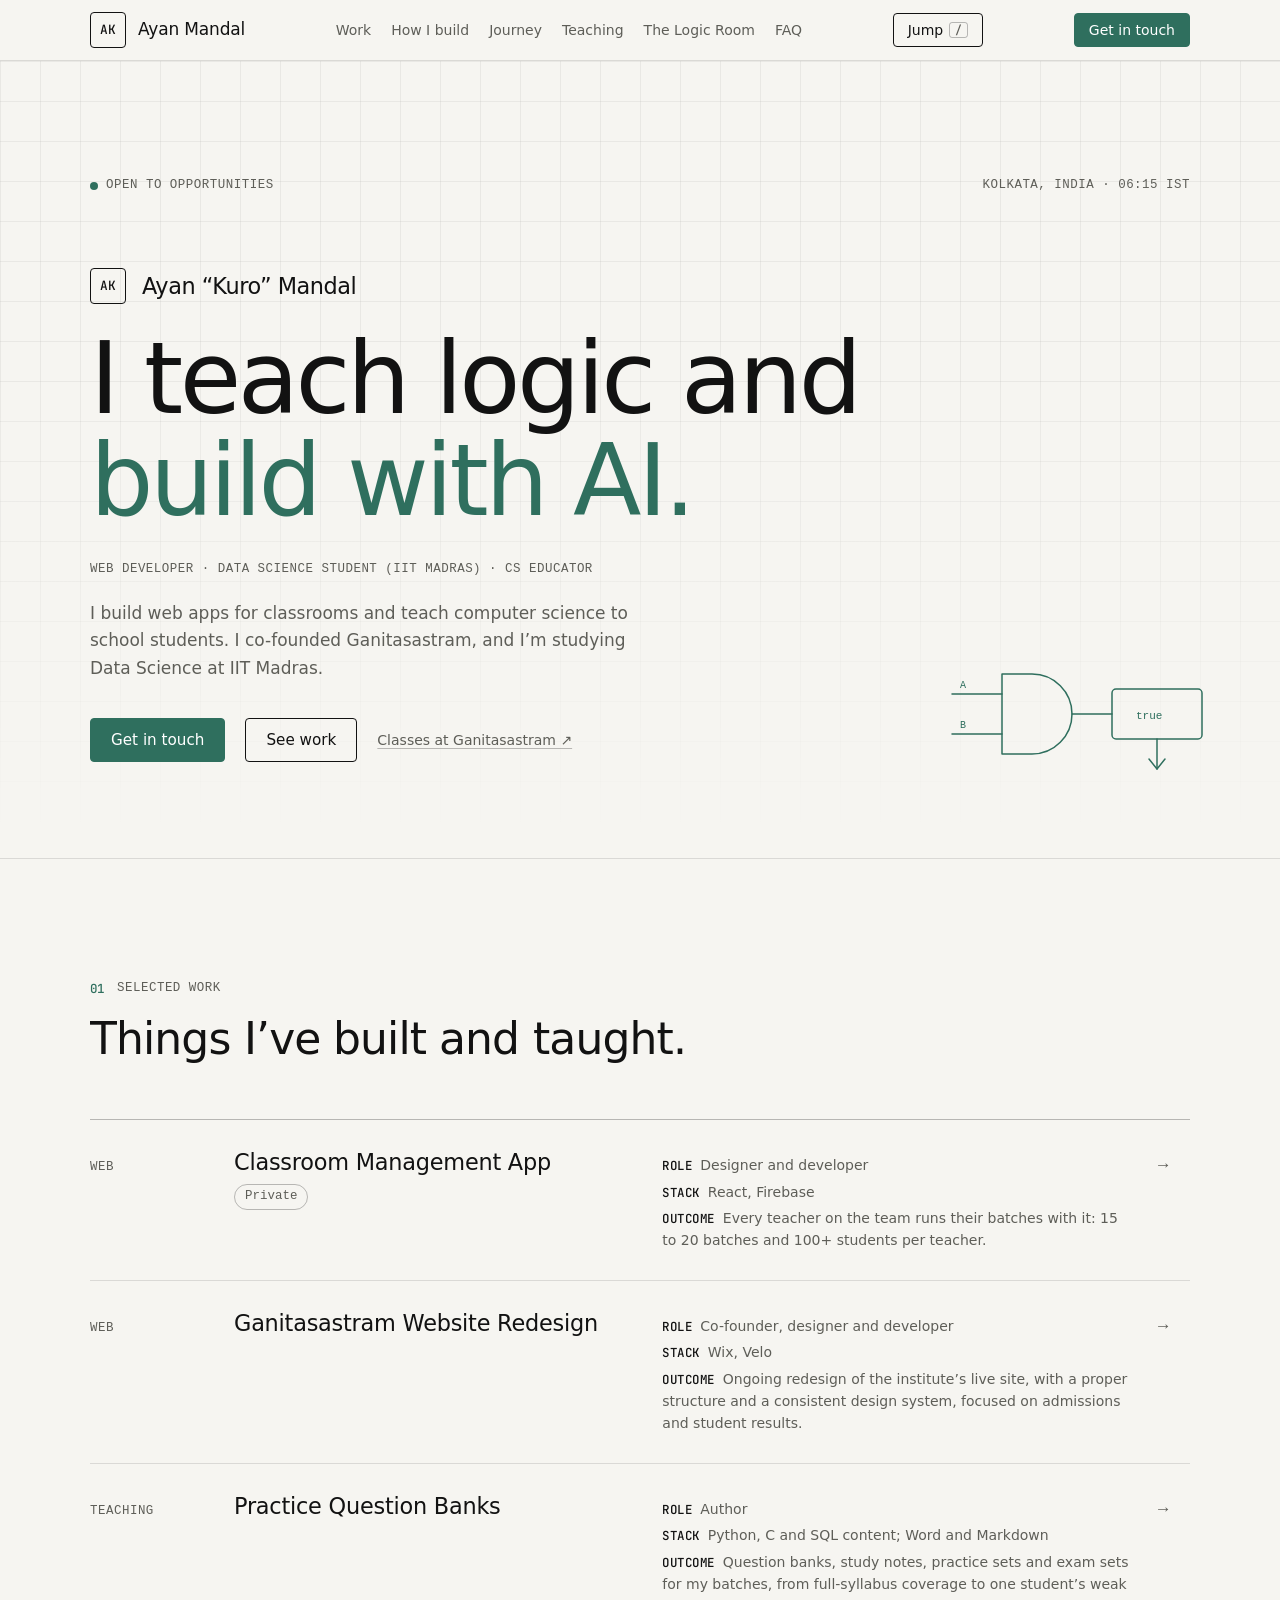
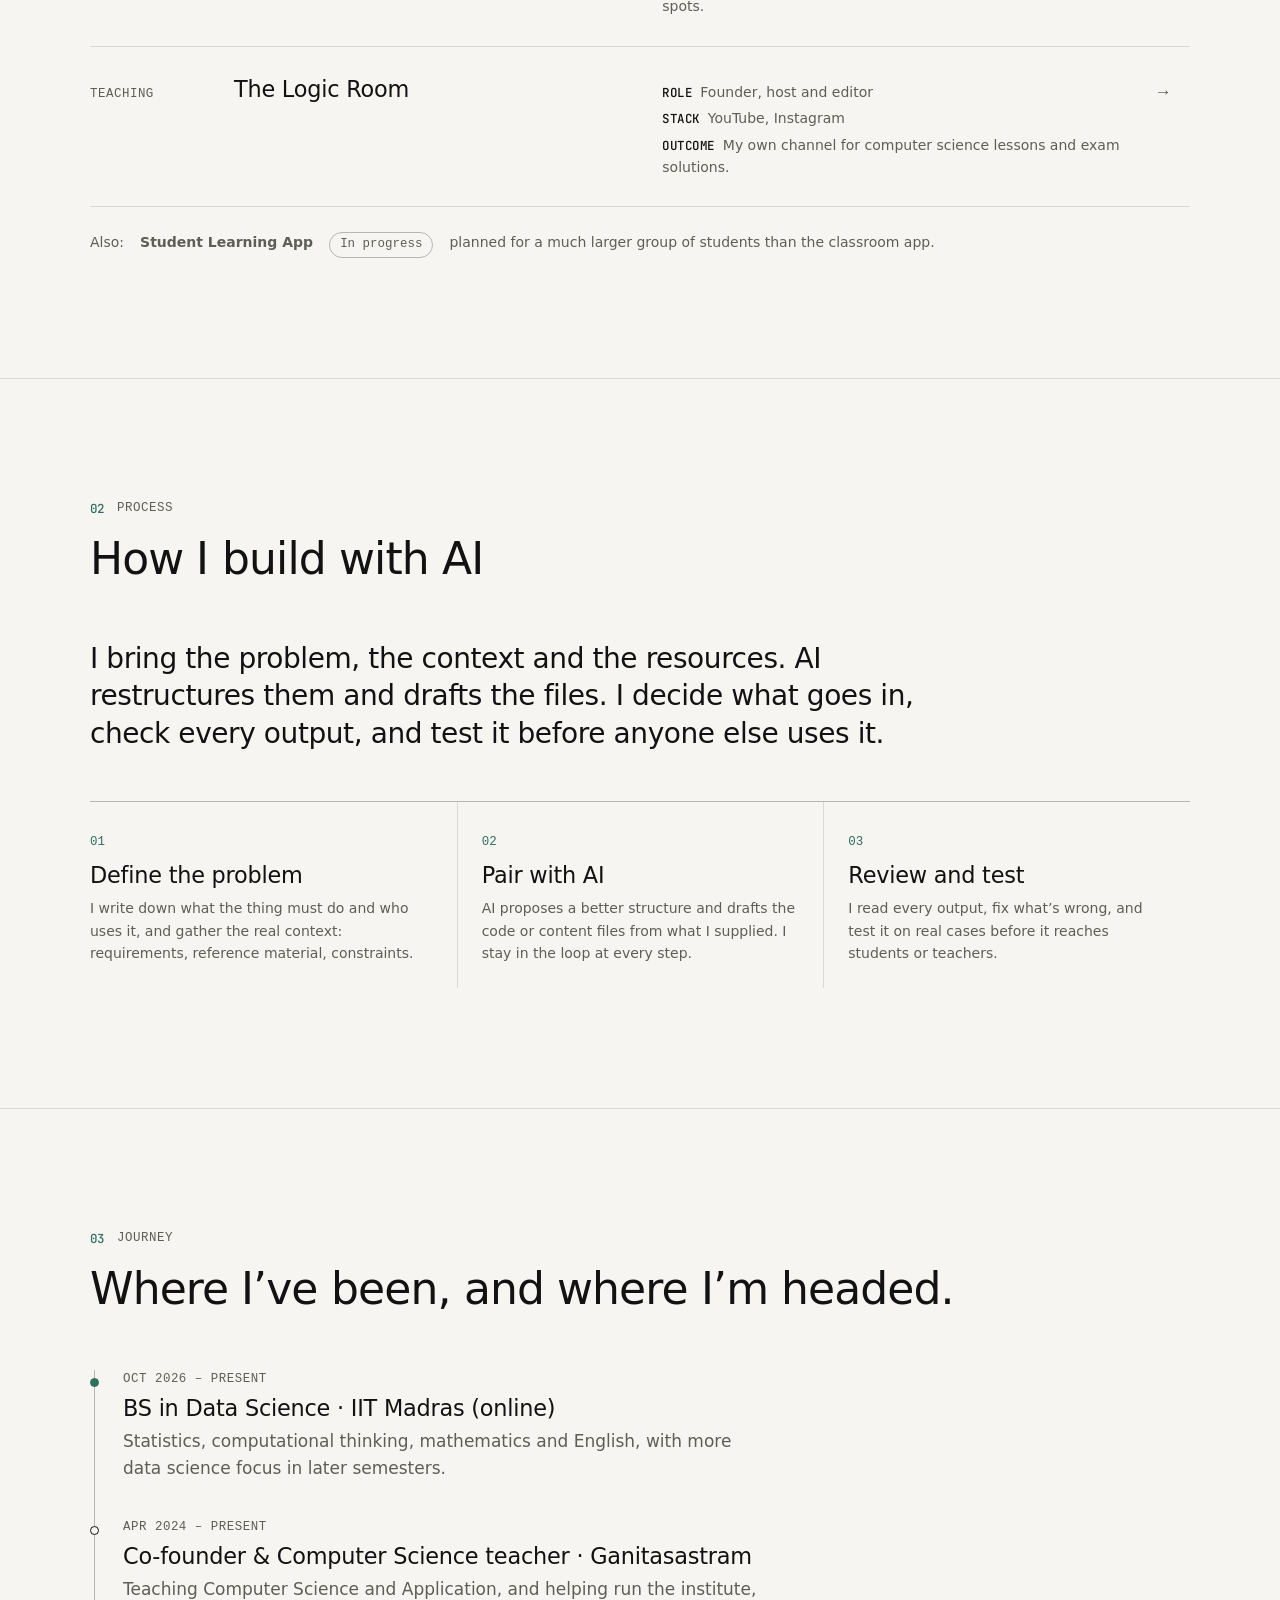
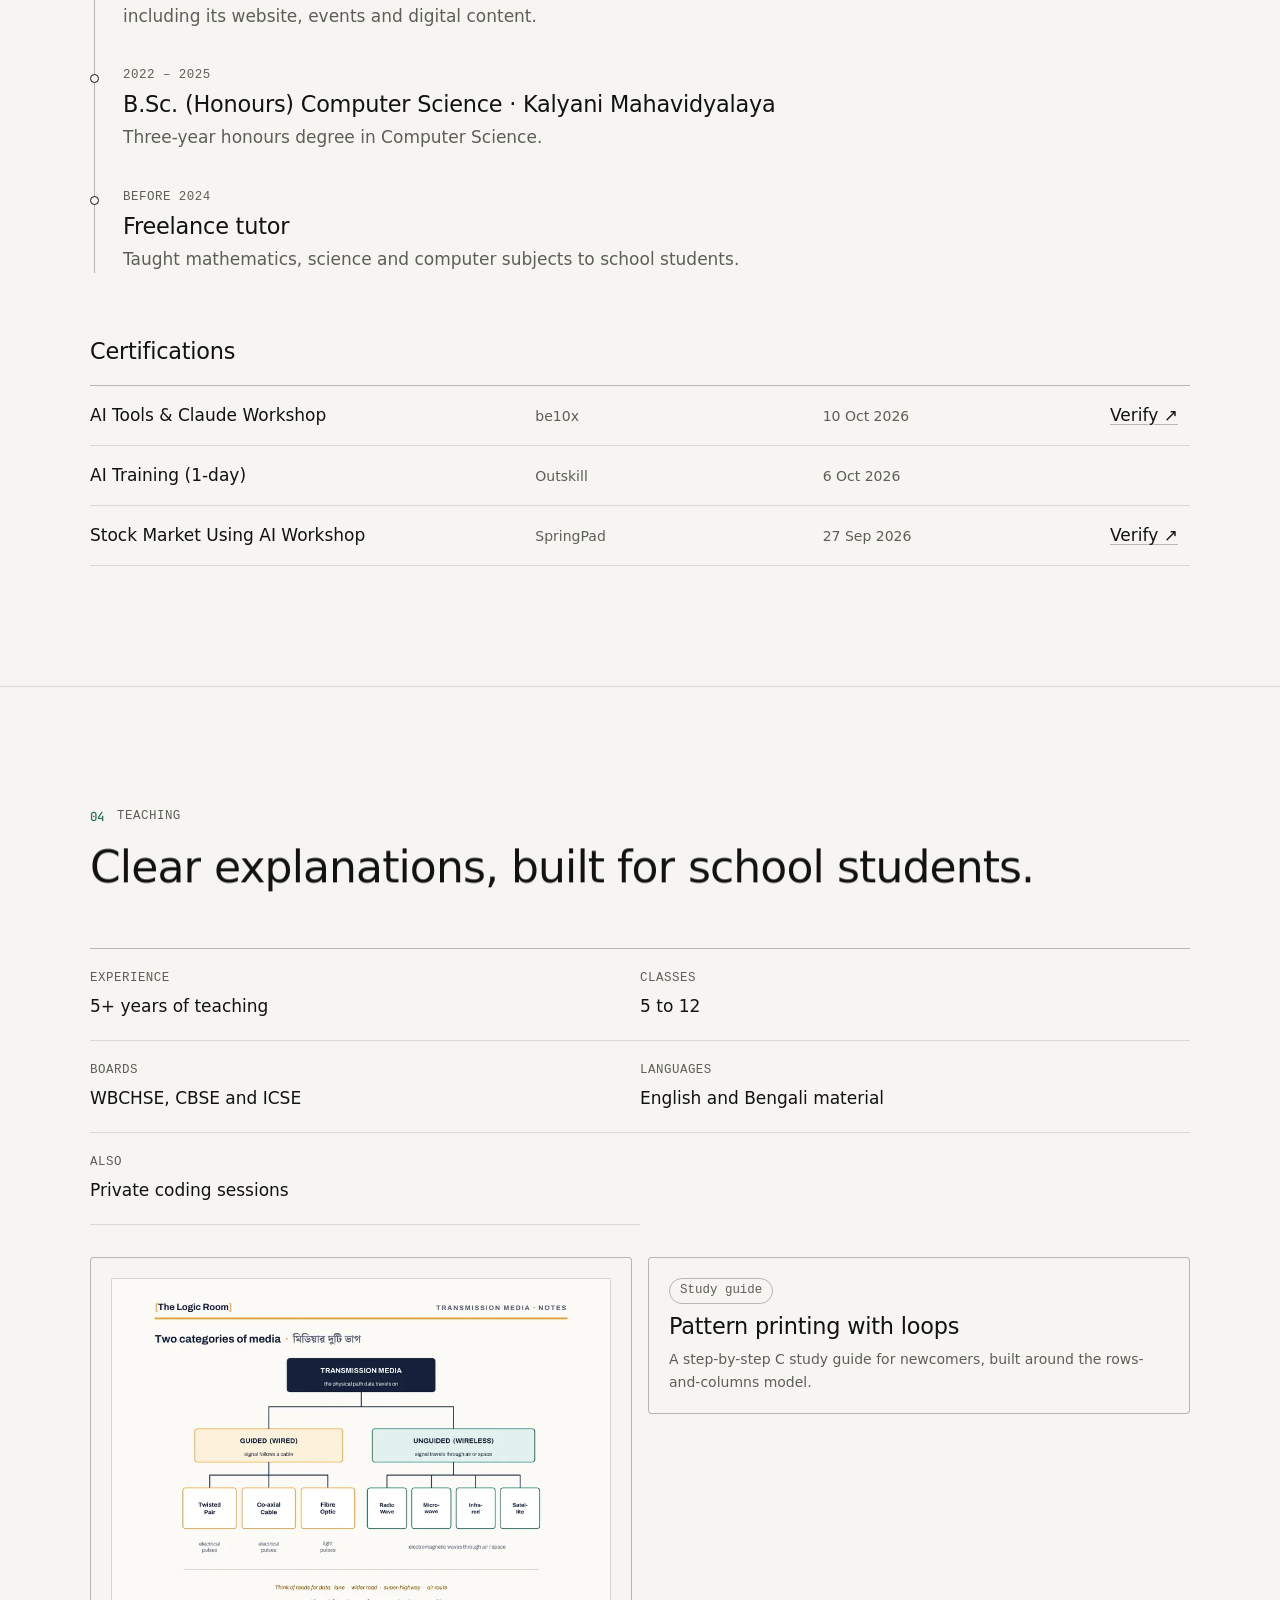
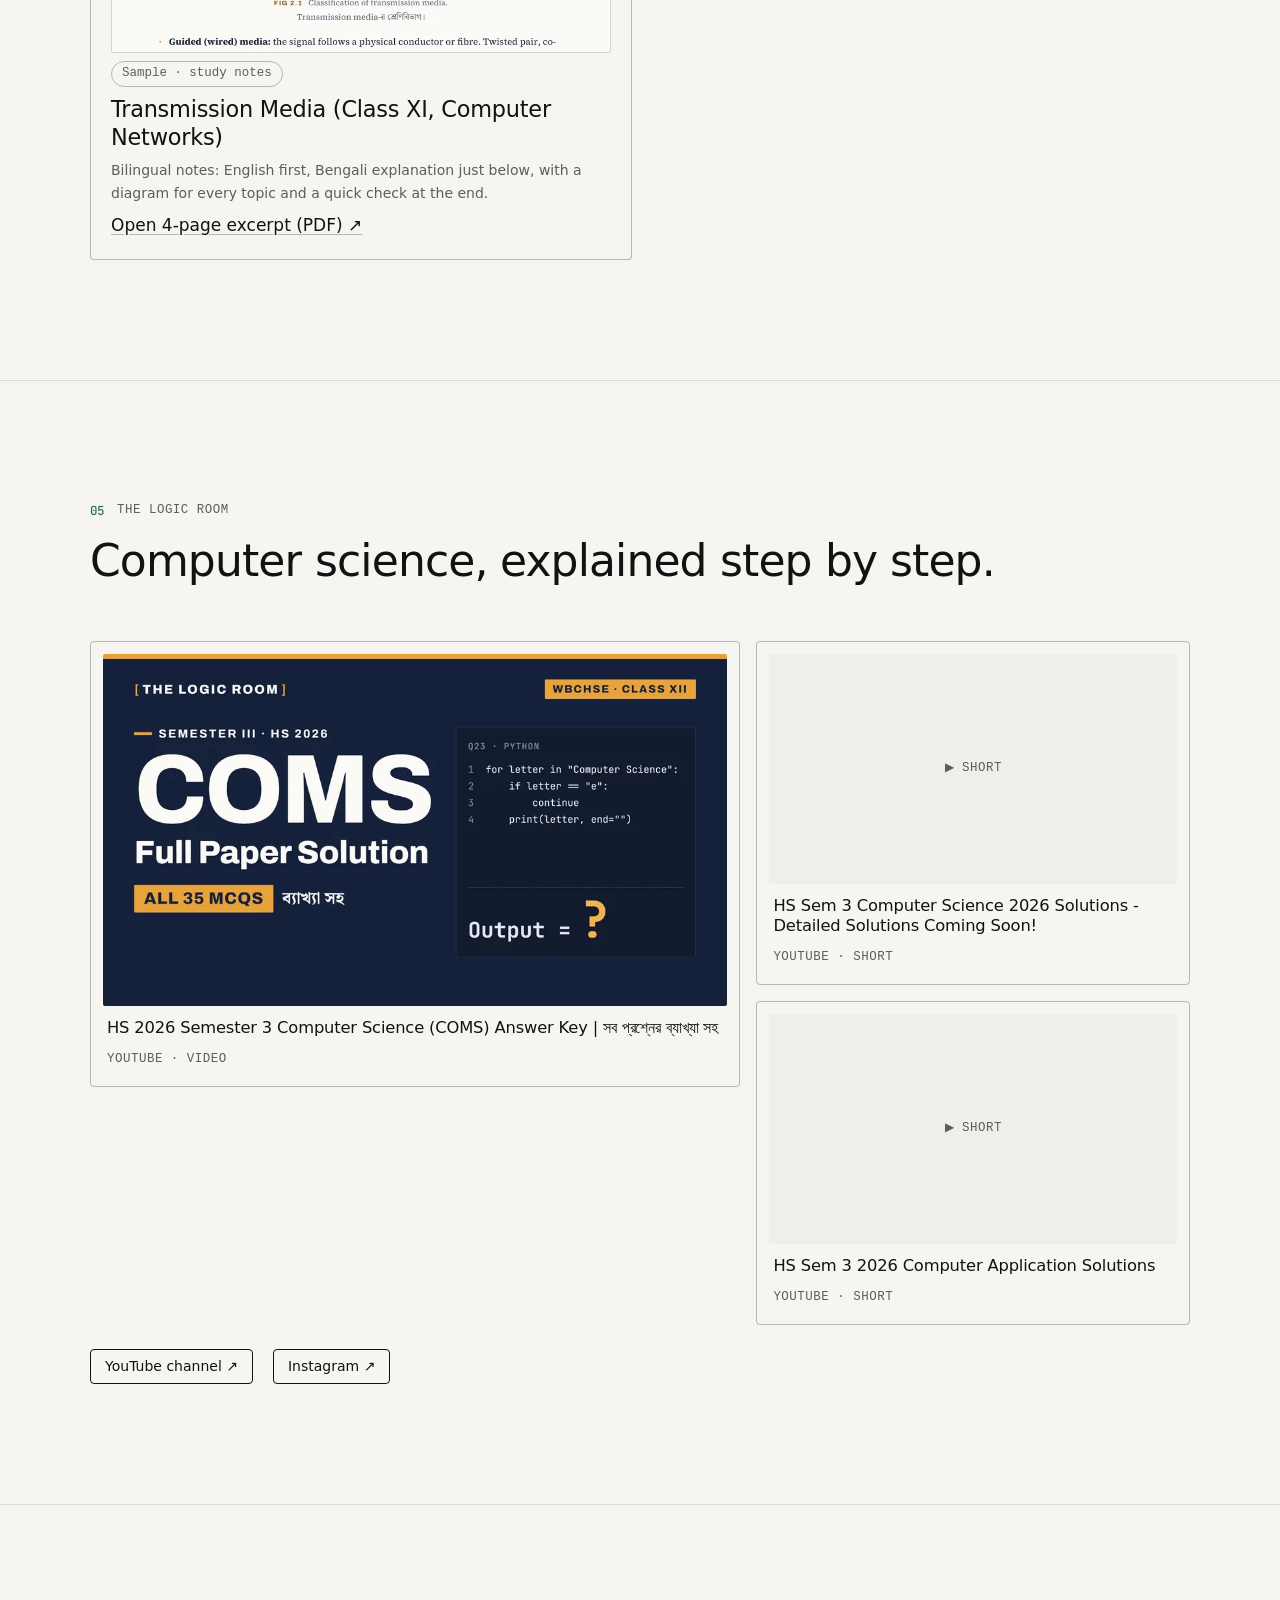
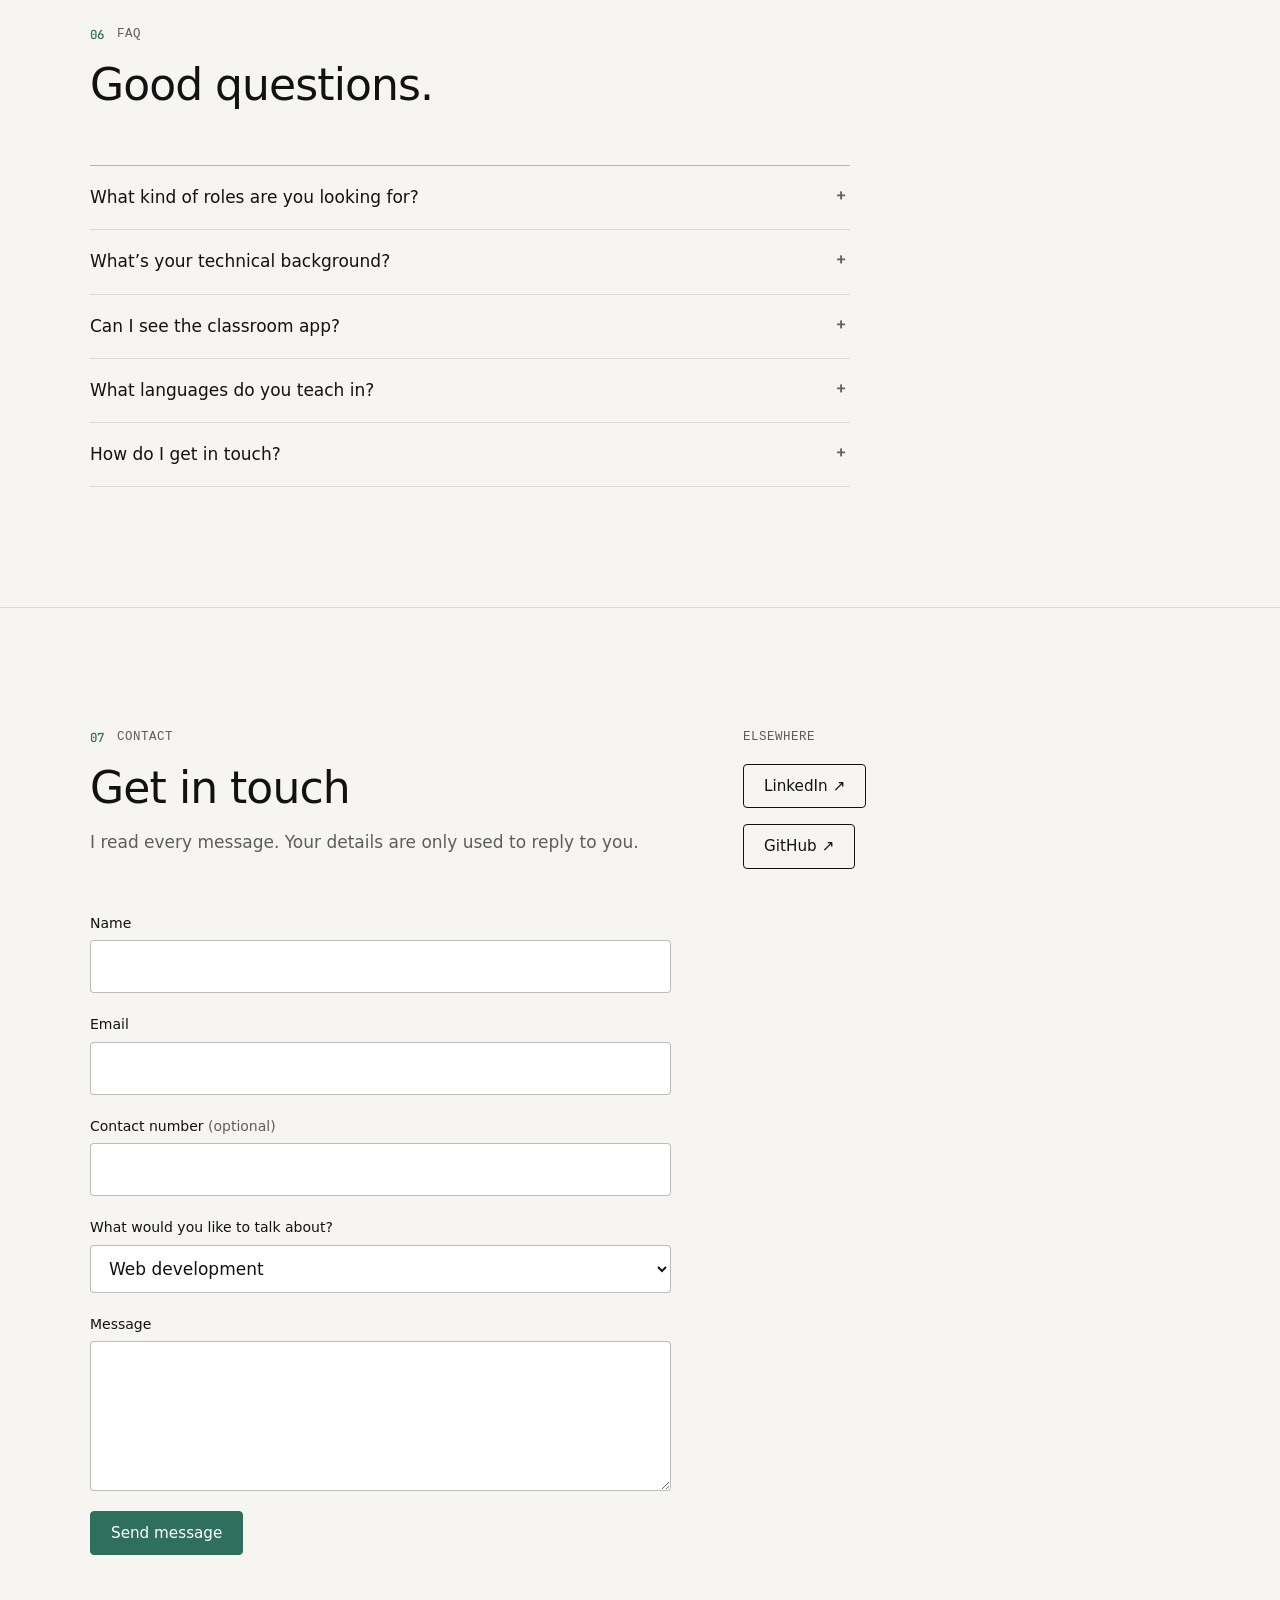
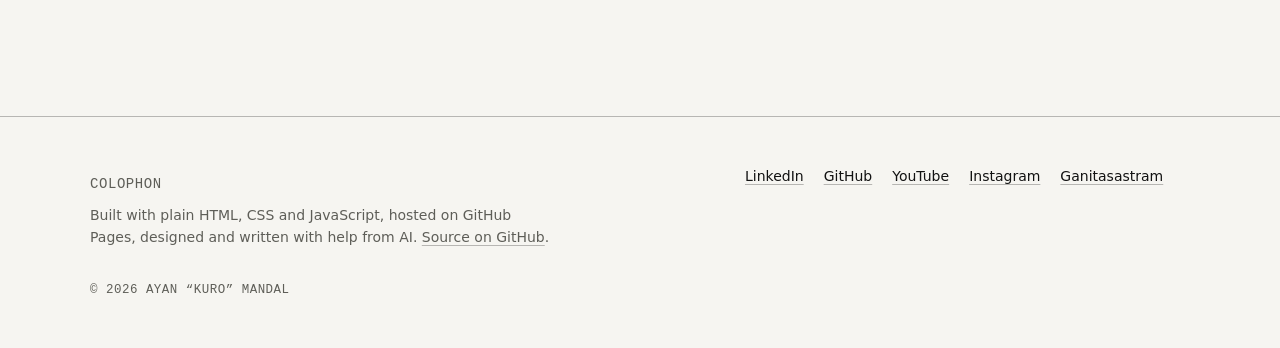
==== commit 919467c8: "Phase 4: motion layer, Jump bar and IST clock - Masked line-reveal headings and staggered scroll fad" ====
--- a/index.html
+++ b/index.html
@@ -18,6 +18,7 @@
   <meta property="og:image" content="https://stella24603.github.io/assets/logo.png">
 
   <link rel="preload" href="assets/fonts/inter-tight-latin-500-normal.woff2" as="font" type="font/woff2" crossorigin>
+  <script>if(!matchMedia("(prefers-reduced-motion: reduce)").matches)document.documentElement.classList.add("js-motion")</script>
   <link rel="stylesheet" href="css/tokens.css">
   <link rel="stylesheet" href="css/base.css">
   <link rel="stylesheet" href="css/components.css">
@@ -421,7 +422,12 @@
     <p class="wrap copyright mono">© <span id="year">2026</span> Ayan &ldquo;Kuro&rdquo; Mandal</p>
   </footer>
 
+  <script src="js/vendor/gsap.min.js" defer></script>
+  <script src="js/vendor/ScrollTrigger.min.js" defer></script>
   <script src="js/main.js" defer></script>
+  <script src="js/localtime.js" defer></script>
+  <script src="js/motion.js" defer></script>
+  <script src="js/jumpbar.js" defer></script>
   <script src="js/contact.js" defer></script>
 </body>
 </html>
--- a/css/base.css
+++ b/css/base.css
@@ -49,3 +49,12 @@
   position: absolute; width: 1px; height: 1px; margin: -1px; padding: 0;
   overflow: hidden; clip: rect(0 0 0 0); white-space: nowrap; border: 0;
 }
+
+/* In-page anchors clear the sticky header */
+[id] { scroll-margin-top: 80px; }
+
+/* Cross-document View Transitions: no JS, unsupported browsers just navigate normally */
+@view-transition { navigation: auto; }
+.site-header { view-transition-name: site-header; }
+::view-transition-old(root), ::view-transition-new(root) { animation-duration: 0.22s; }
+@media (prefers-reduced-motion: reduce) { @view-transition { navigation: none; } }
--- a/css/components.css
+++ b/css/components.css
@@ -182,7 +182,44 @@
 .cs-note { border-left: 2px solid var(--accent); padding-left: 16px; color: var(--muted); font-size: var(--fs-small); margin-top: 20px; }
 .cs-next { border-top: 1px solid var(--hairline-strong); padding-block: 32px; display: flex; flex-wrap: wrap; justify-content: space-between; gap: 12px; }
 
-/* ---------- motion (Phase 4 adds rules here) ---------- */
+/* ---------- motion (Phase 4) ---------- */
+/* Hover on work rows: small nudge, pointer devices only. Touch devices see the outcome text already. */
+@media (hover: hover) {
+  .work-row { transition: background-color .2s; }
+  .work-row:hover { background-color: var(--paper-2); }
+  .work-row h3 { transition: transform .2s, color .15s; }
+  .work-row:hover h3 { transform: translateX(6px); }
+}
+
+/* Masked line reveal: each word sits in a clip box, the inner span slides up */
+.w { display: inline-block; overflow: hidden; vertical-align: top; padding-bottom: .14em; margin-bottom: -.14em; }
+.wi { display: inline-block; will-change: transform; }
+
+/* Only when motion is allowed (head script sets html.js-motion): start hidden, JS reveals.
+   Fail-open: if the script never takes over, everything shows after 2.5s. */
+.js-motion :is(.hero-line, .section-head h2, .cs-hero h1, .work-row, .work-more, .steps li, .timeline li, .cert, .facts div, .card, .lr-card, .lr-links, .faq details, .contact-grid .form, .contact-side, .cs-body section) { opacity: 0; }
+.js-motion:not(.js-ready) :is(.hero-line, .section-head h2, .cs-hero h1, .work-row, .work-more, .steps li, .timeline li, .cert, .facts div, .card, .lr-card, .lr-links, .faq details, .contact-grid .form, .contact-side, .cs-body section) { animation: fail-open .01s 2.5s forwards; }
+@keyframes fail-open { to { opacity: 1; } }
+
+/* ---------- jump bar ---------- */
+.jump-btn { order: 2; gap: 6px; }
+.jump-btn kbd { font-family: var(--font-mono); font-size: .72rem; border: 1px solid var(--hairline-strong); border-radius: 3px; padding: 0 5px; color: var(--muted); }
+.jump { border: 1px solid var(--ink); border-radius: var(--radius); padding: 0; background: var(--paper); color: var(--ink); width: min(560px, calc(100vw - 32px)); margin: 12vh auto 0; }
+.jump::backdrop { background: rgba(18, 18, 18, .35); }
+.jump-inner { padding: 16px; display: grid; gap: 12px; }
+.jump-row { display: flex; align-items: center; gap: 10px; font-family: var(--font-mono); font-size: .95rem; border-bottom: 1px solid var(--hairline-strong); padding-bottom: 12px; }
+.jump-prompt { color: var(--accent); white-space: nowrap; }
+.jump-input { flex: 1; min-width: 0; border: 0; background: transparent; font: inherit; color: var(--ink); padding: 4px 0; }
+.jump-input:focus { outline: none; }
+.jump-row:focus-within { border-bottom-color: var(--accent); }
+.jump-list { display: grid; }
+.jump-item { display: flex; justify-content: space-between; gap: 16px; width: 100%; text-align: left; background: transparent; border: 0; border-radius: 3px; padding: 10px 8px; cursor: pointer; font: inherit; color: var(--ink); }
+.jump-item:hover, .jump-item:focus-visible { background: var(--paper-2); }
+.jump-cmd { font-family: var(--font-mono); font-size: .9rem; }
+.jump-desc { color: var(--muted); font-size: var(--fs-small); }
+.jump-status { min-height: 1.3em; text-transform: none; letter-spacing: 0; color: #a12a2a; }
+.jump-hint { text-transform: none; }
+
 @media (prefers-reduced-motion: reduce) {
   *, *::before, *::after { transition-duration: 0.01ms !important; animation-duration: 0.01ms !important; }
 }
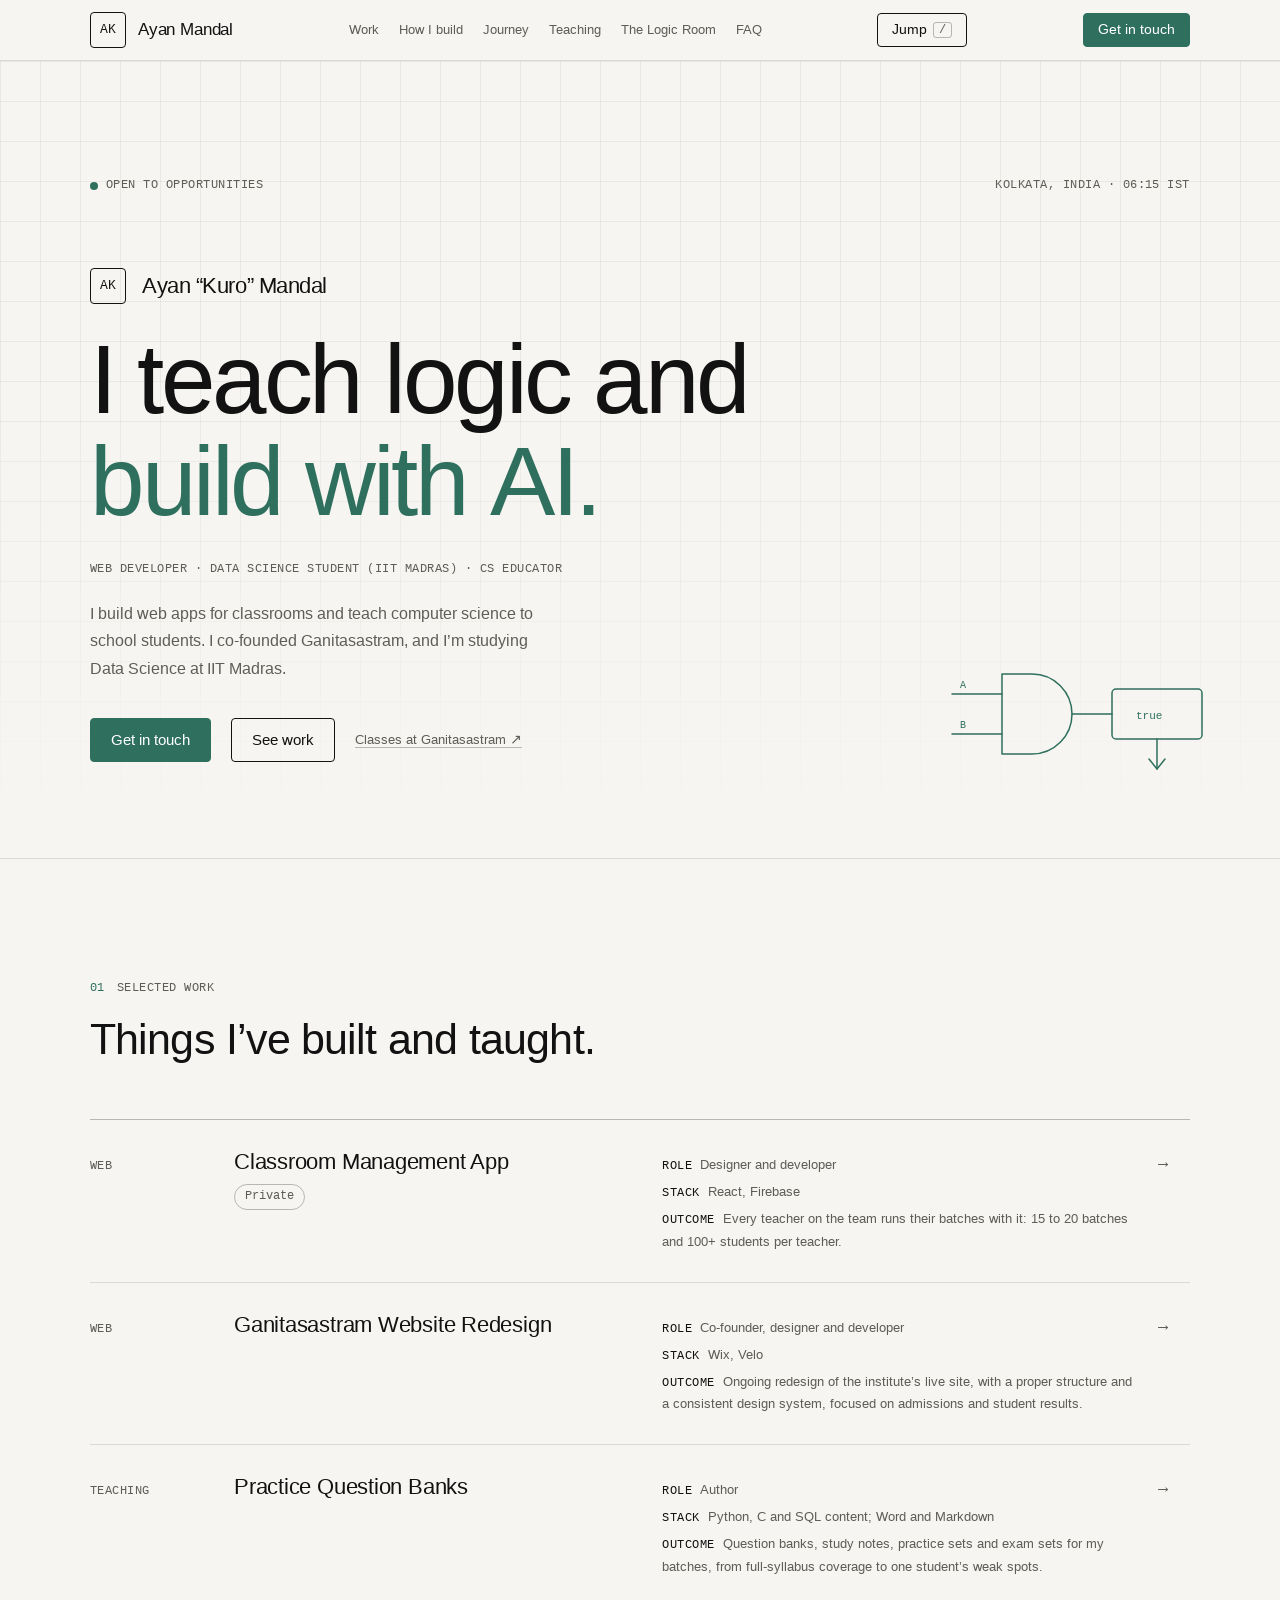
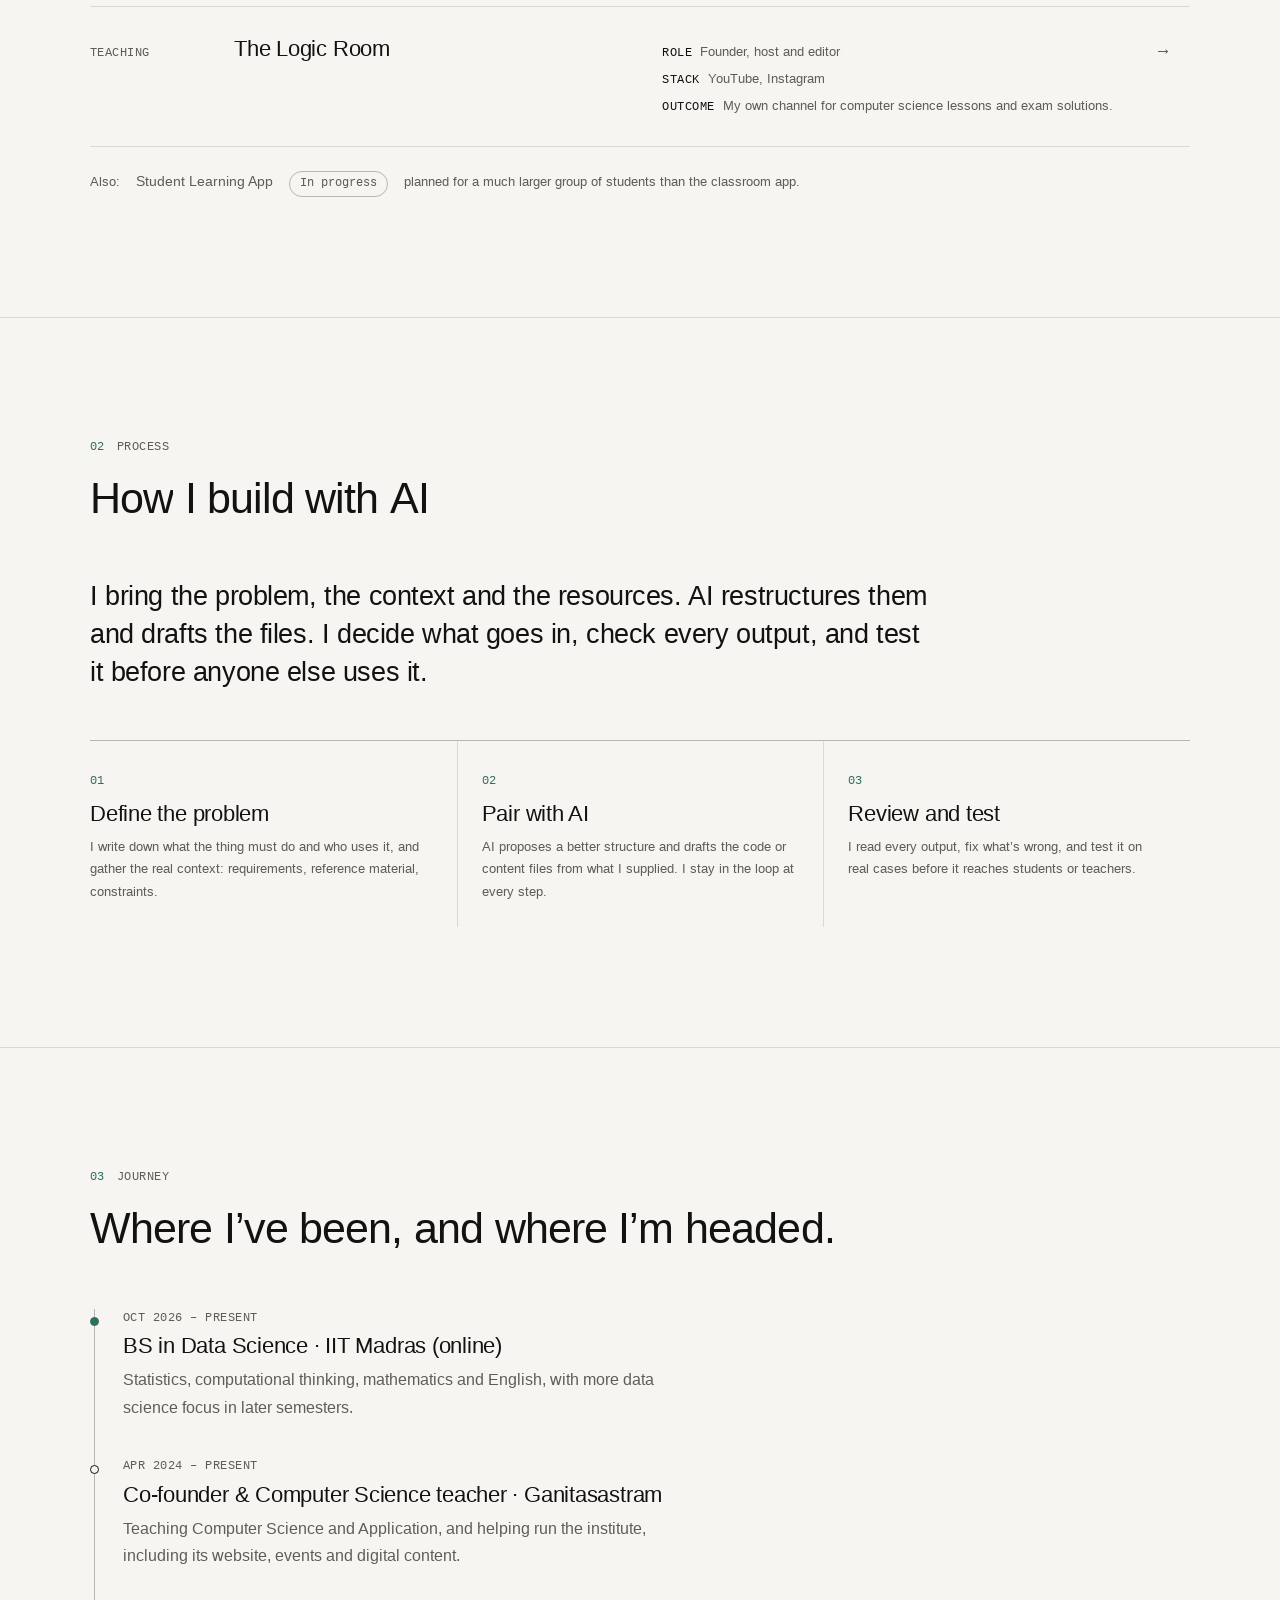
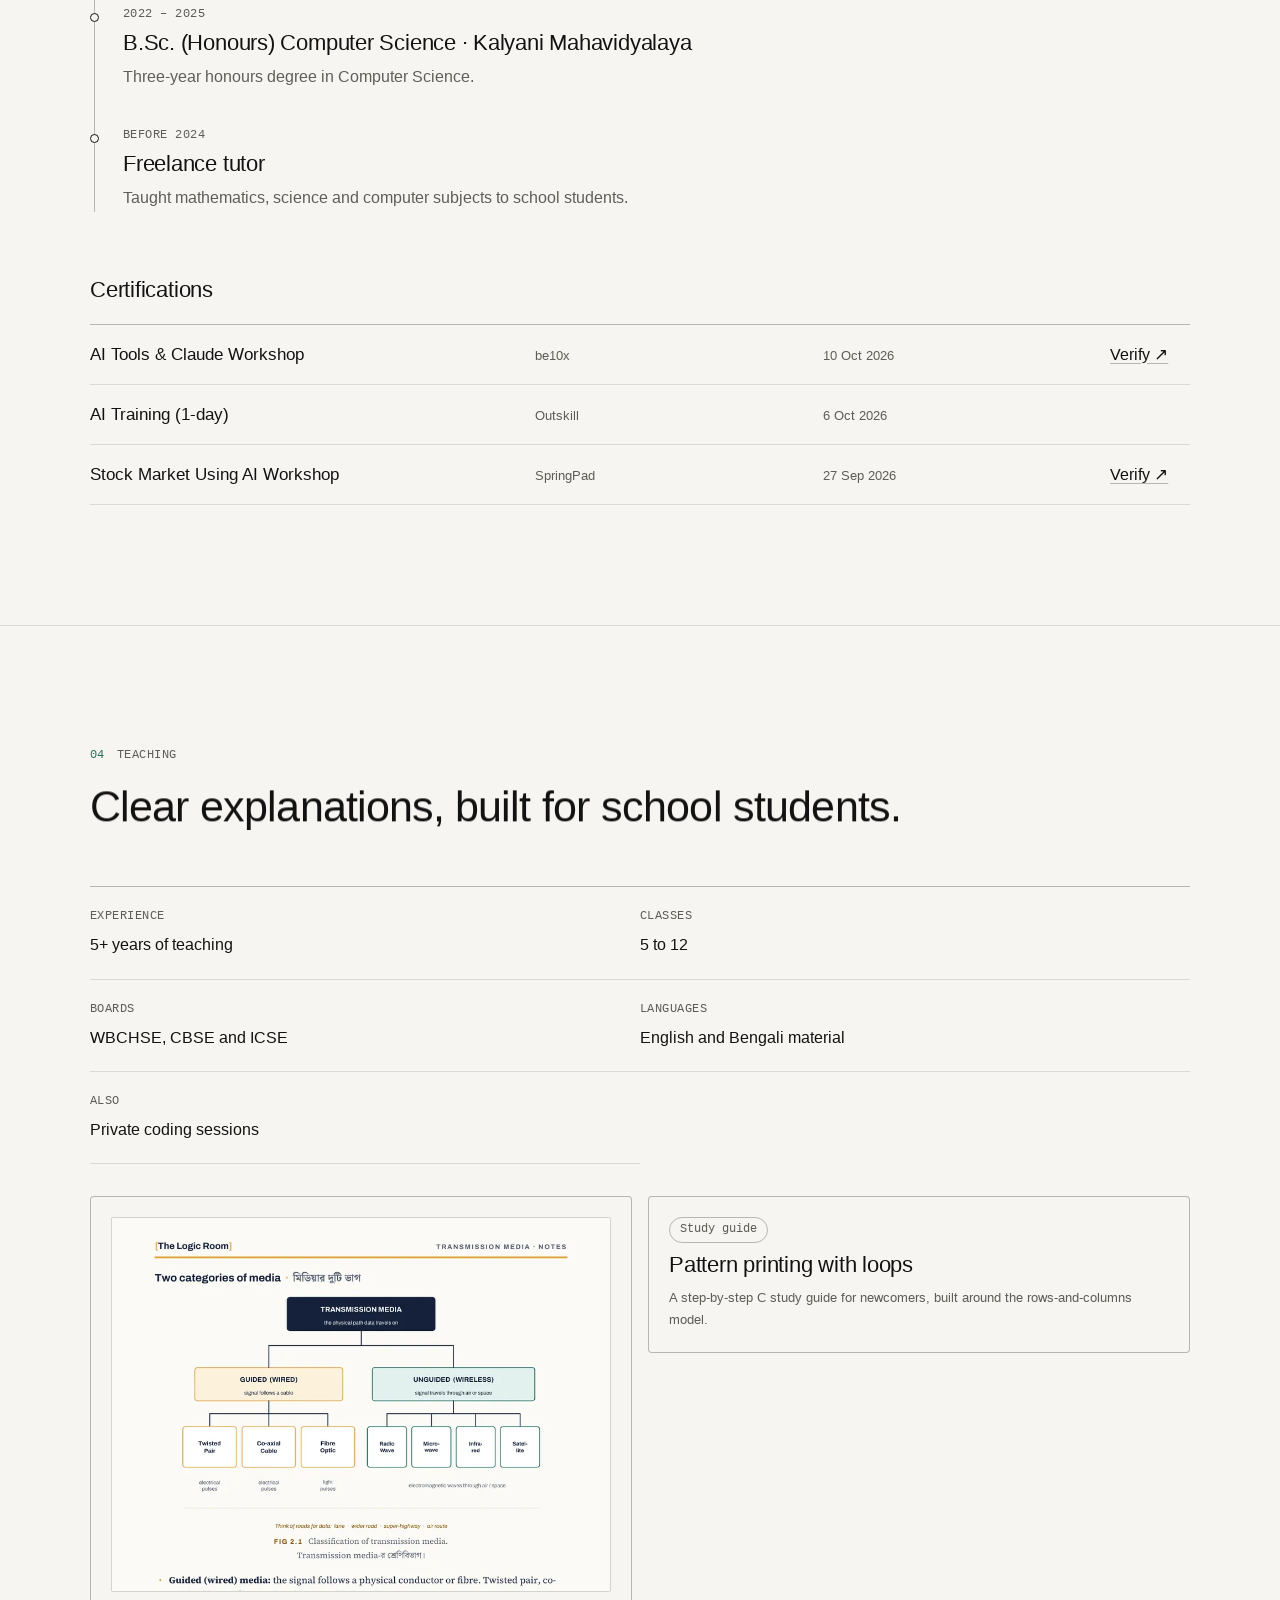
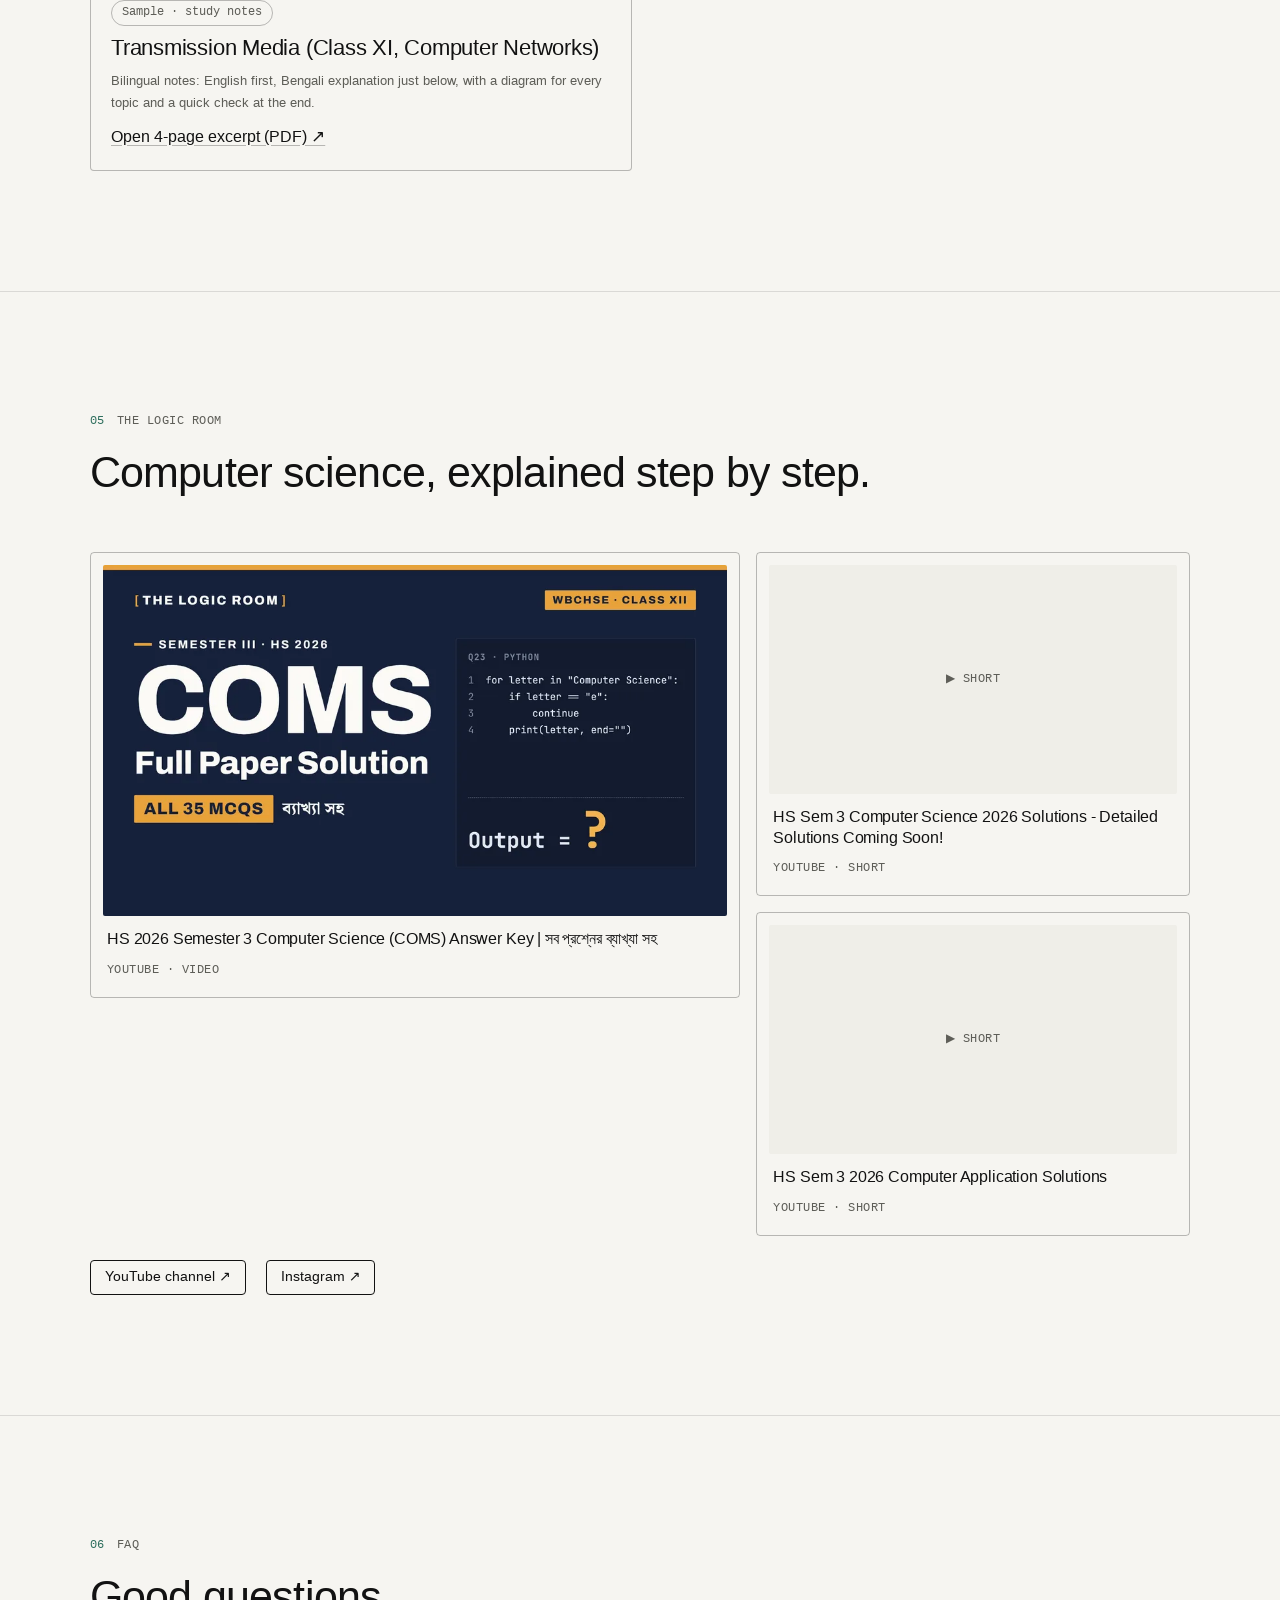
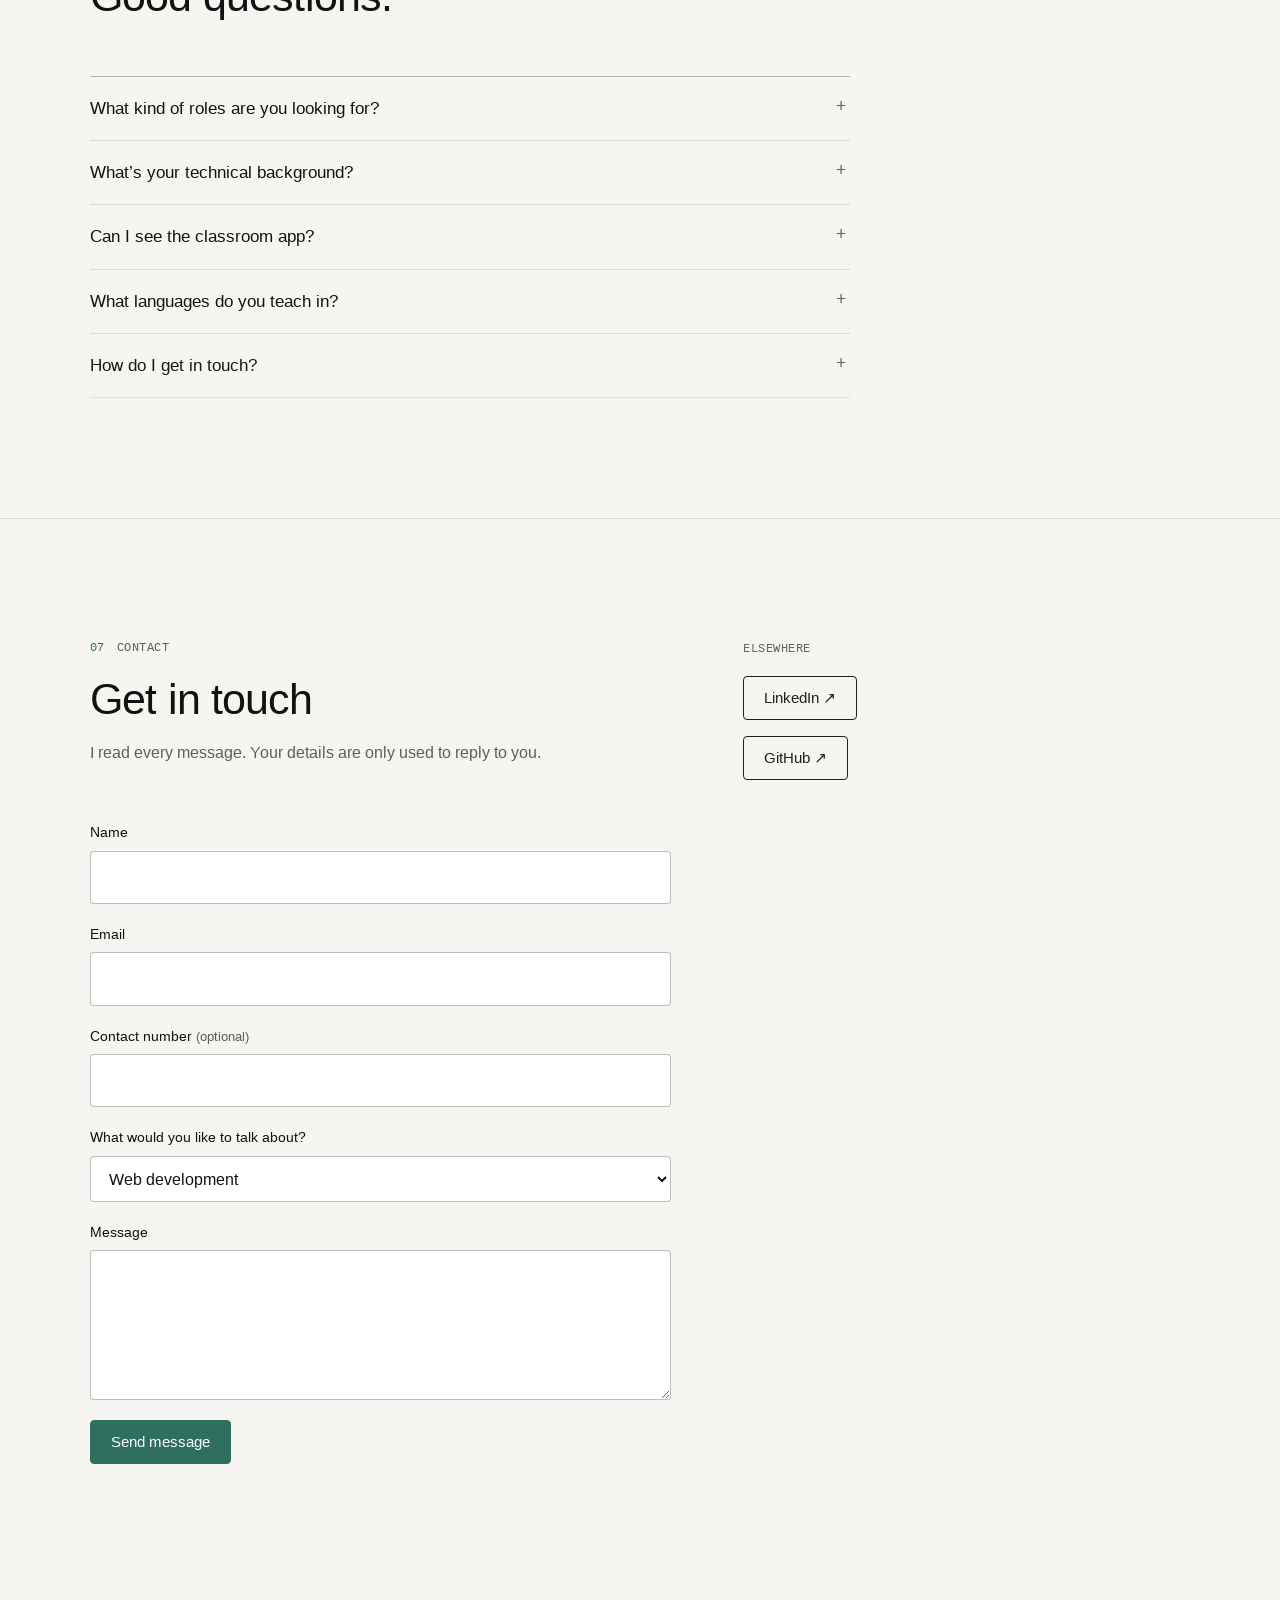
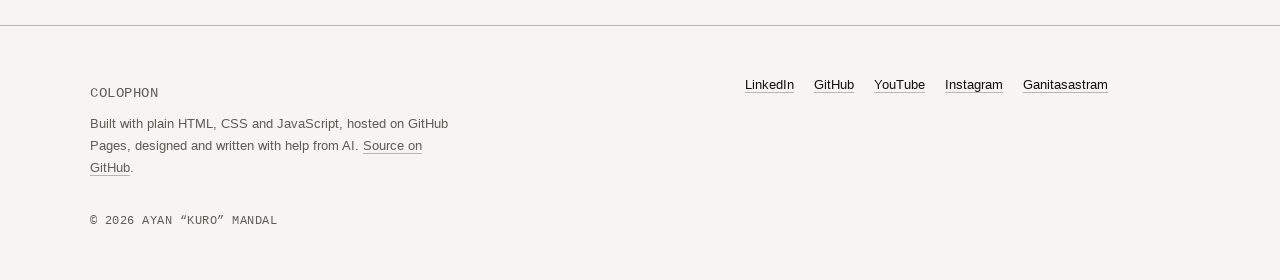
==== commit e97b54b2: "Phase 5: quality pass - Add 404.html (noindex, absolute paths), robots.txt, sitemap.xml and a 1200x6" ====
--- a/index.html
+++ b/index.html
@@ -15,10 +15,16 @@
   <meta property="og:description" content="I teach logic and build with AI. Web developer, Data Science student at IIT Madras, co-founder at Ganitasastram.">
   <meta property="og:type" content="website">
   <meta property="og:url" content="https://stella24603.github.io/">
-  <meta property="og:image" content="https://stella24603.github.io/assets/logo.png">
-
+  <meta property="og:image" content="https://stella24603.github.io/assets/og.png">
+  <meta property="og:image:width" content="1200">
+  <meta property="og:image:height" content="630">
+  <meta property="og:image:alt" content="Ayan Kuro Mandal: I teach logic and build with AI. Web developer, Data Science student, CS educator.">
+  <meta name="twitter:card" content="summary_large_image">
+
+  <link rel="preload" href="assets/fonts/inter-tight-latin-400-normal.woff2" as="font" type="font/woff2" crossorigin>
   <link rel="preload" href="assets/fonts/inter-tight-latin-500-normal.woff2" as="font" type="font/woff2" crossorigin>
-  <script>if(!matchMedia("(prefers-reduced-motion: reduce)").matches)document.documentElement.classList.add("js-motion")</script>
+  <link rel="preload" href="assets/fonts/jetbrains-mono-latin-400-normal.woff2" as="font" type="font/woff2" crossorigin>
+  <script>document.documentElement.classList.add("js");if(!matchMedia("(prefers-reduced-motion: reduce)").matches)document.documentElement.classList.add("js-motion")</script>
   <link rel="stylesheet" href="css/tokens.css">
   <link rel="stylesheet" href="css/base.css">
   <link rel="stylesheet" href="css/components.css">
@@ -50,7 +56,7 @@
 
   <header class="site-header">
     <div class="wrap nav">
-      <a class="brand" href="#top" aria-label="Ayan Kuro Mandal, home">
+      <a class="brand" href="#top">
         <span class="monogram" aria-hidden="true">AK</span>
         <span>Ayan Mandal</span>
       </a>
@@ -62,6 +68,7 @@
         <a href="#logic-room">The Logic Room</a>
         <a href="#faq">FAQ</a>
       </nav>
+      <button type="button" class="btn btn-sm jump-btn" aria-haspopup="dialog" aria-keyshortcuts="/">Jump <kbd aria-hidden="true">/</kbd></button>
       <a class="btn btn-sm btn-primary nav-cta" href="#contact">Get in touch</a>
     </div>
   </header>
--- a/css/tokens.css
+++ b/css/tokens.css
@@ -15,26 +15,18 @@
   font-display: swap;
 }
 @font-face {
-  font-family: "Inter Tight";
-  src: url("../assets/fonts/inter-tight-latin-600-normal.woff2") format("woff2");
-  font-weight: 600;
-  font-style: normal;
-  font-display: swap;
-}
-@font-face {
   font-family: "JetBrains Mono";
   src: url("../assets/fonts/jetbrains-mono-latin-400-normal.woff2") format("woff2");
   font-weight: 400;
   font-style: normal;
   font-display: swap;
 }
-@font-face {
-  font-family: "JetBrains Mono";
-  src: url("../assets/fonts/jetbrains-mono-latin-500-normal.woff2") format("woff2");
-  font-weight: 500;
-  font-style: normal;
-  font-display: swap;
-}
+
+/* Metric-matched fallbacks: the page lays out the same before and after the web fonts load,
+   so there is no text re-wrap (layout shift) when they arrive. Ratios measured against Arial. */
+@font-face { font-family: "Inter Tight Fallback"; src: local("Arial"), local("Helvetica Neue"), local("Liberation Sans"); font-weight: 400; size-adjust: 96.1%; }
+@font-face { font-family: "Inter Tight Fallback"; src: local("Arial"), local("Helvetica Neue"), local("Liberation Sans"); font-weight: 500; size-adjust: 98.3%; }
+@font-face { font-family: "JetBrains Mono Fallback"; src: local("Courier New"), local("Liberation Mono"); size-adjust: 100%; }
 
 :root {
   /* colour */
@@ -48,8 +40,8 @@
   --accent-ink: #ffffff;
 
   /* type: system fallbacks include Bengali-capable fonts */
-  --font-ui: "Inter Tight", system-ui, -apple-system, "Segoe UI", Roboto, "Noto Sans Bengali", "Nirmala UI", sans-serif;
-  --font-mono: "JetBrains Mono", ui-monospace, SFMono-Regular, Menlo, Consolas, monospace;
+  --font-ui: "Inter Tight", "Inter Tight Fallback", system-ui, -apple-system, "Segoe UI", Roboto, "Noto Sans Bengali", "Nirmala UI", sans-serif;
+  --font-mono: "JetBrains Mono", "JetBrains Mono Fallback", ui-monospace, SFMono-Regular, Menlo, Consolas, monospace;
 
   --fs-hero: clamp(2.5rem, 1.2rem + 6.5vw, 6.25rem);
   --fs-h2: clamp(1.75rem, 1.2rem + 2.2vw, 2.75rem);
--- a/css/base.css
+++ b/css/base.css
@@ -24,6 +24,8 @@
 h2 { font-size: var(--fs-h2); }
 h3 { font-size: var(--fs-h3); line-height: 1.25; letter-spacing: -0.01em; }
 
+strong, b { font-weight: 500; }
+
 a { color: inherit; text-decoration-color: var(--hairline-strong); text-underline-offset: 3px; transition: color .15s, text-decoration-color .15s; }
 a:hover { color: var(--accent); text-decoration-color: var(--accent); }
 
@@ -43,7 +45,7 @@
 .section { padding-block: clamp(64px, 10vw, 120px); border-top: 1px solid var(--hairline); }
 .section-head { display: grid; gap: calc(var(--space) * 2); margin-bottom: clamp(32px, 5vw, 56px); }
 .section-head .mono { display: flex; gap: 12px; }
-.section-head .mono b { color: var(--accent); font-weight: 500; }
+.section-head .mono b { color: var(--accent); font-weight: 400; }
 
 .sr-only {
   position: absolute; width: 1px; height: 1px; margin: -1px; padding: 0;
--- a/css/components.css
+++ b/css/components.css
@@ -7,7 +7,7 @@
 .monogram {
   display: grid; place-items: center; width: 36px; height: 36px;
   border: 1px solid var(--ink); border-radius: var(--radius);
-  font-family: var(--font-mono); font-size: 0.8rem; font-weight: 500; letter-spacing: 0;
+  font-family: var(--font-mono); font-size: 0.8rem; font-weight: 400; letter-spacing: 0;
 }
 .nav-links { display: flex; flex-wrap: wrap; gap: 4px 20px; order: 3; width: 100%; font-size: var(--fs-small); }
 .nav-links a { text-decoration: none; color: var(--muted); padding-block: 4px; }
@@ -70,7 +70,7 @@
 .work-row .arrow { font-family: var(--font-mono); color: var(--muted); transition: transform .15s, color .15s; }
 .work-row:hover .arrow { transform: translateX(4px); color: var(--accent); }
 .meta { display: grid; gap: 4px; font-size: var(--fs-small); color: var(--muted); }
-.meta b { font-family: var(--font-mono); font-size: var(--fs-mono); font-weight: 500; letter-spacing: .04em; text-transform: uppercase; color: var(--ink); margin-right: 8px; }
+.meta b { font-family: var(--font-mono); font-size: var(--fs-mono); font-weight: 400; letter-spacing: .04em; text-transform: uppercase; color: var(--ink); margin-right: 8px; }
 .work-more { margin-top: 24px; display: flex; flex-wrap: wrap; gap: 8px 16px; align-items: baseline; font-size: var(--fs-small); color: var(--muted); }
 .tag { font-family: var(--font-mono); font-size: var(--fs-mono); border: 1px solid var(--hairline-strong); border-radius: 999px; padding: 2px 10px; color: var(--muted); }
 
@@ -203,6 +203,12 @@
 
 /* ---------- jump bar ---------- */
 .jump-btn { order: 2; gap: 6px; }
+html:not(.js) .jump-btn { visibility: hidden; } /* keeps its space without JS; no dead button */
+@media (max-width: 599px) {
+  .nav { gap: 8px 12px; }
+  .jump-btn kbd { display: none; }          /* no "/" key on phones */
+  .corner-info { flex-direction: column; align-items: flex-start; } /* clock text can change without re-wrapping */
+}
 .jump-btn kbd { font-family: var(--font-mono); font-size: .72rem; border: 1px solid var(--hairline-strong); border-radius: 3px; padding: 0 5px; color: var(--muted); }
 .jump { border: 1px solid var(--ink); border-radius: var(--radius); padding: 0; background: var(--paper); color: var(--ink); width: min(560px, calc(100vw - 32px)); margin: 12vh auto 0; }
 .jump::backdrop { background: rgba(18, 18, 18, .35); }
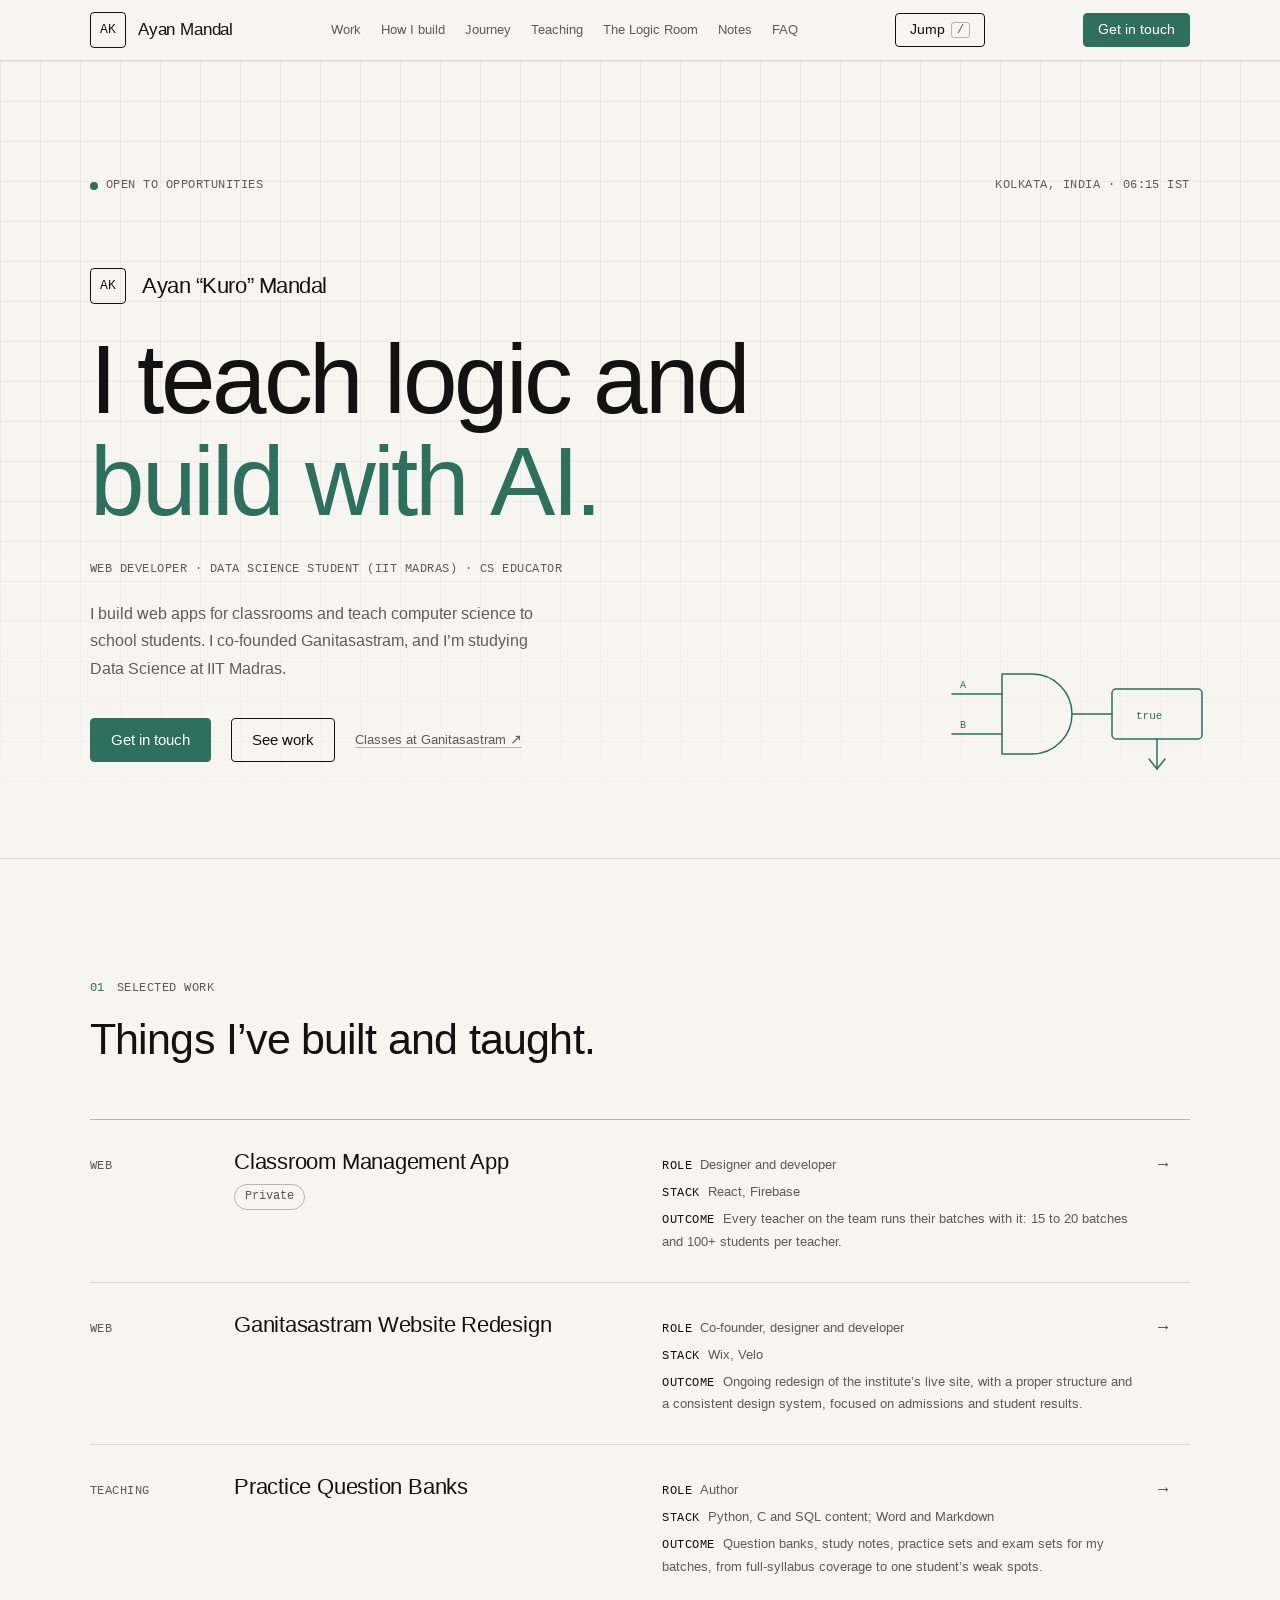
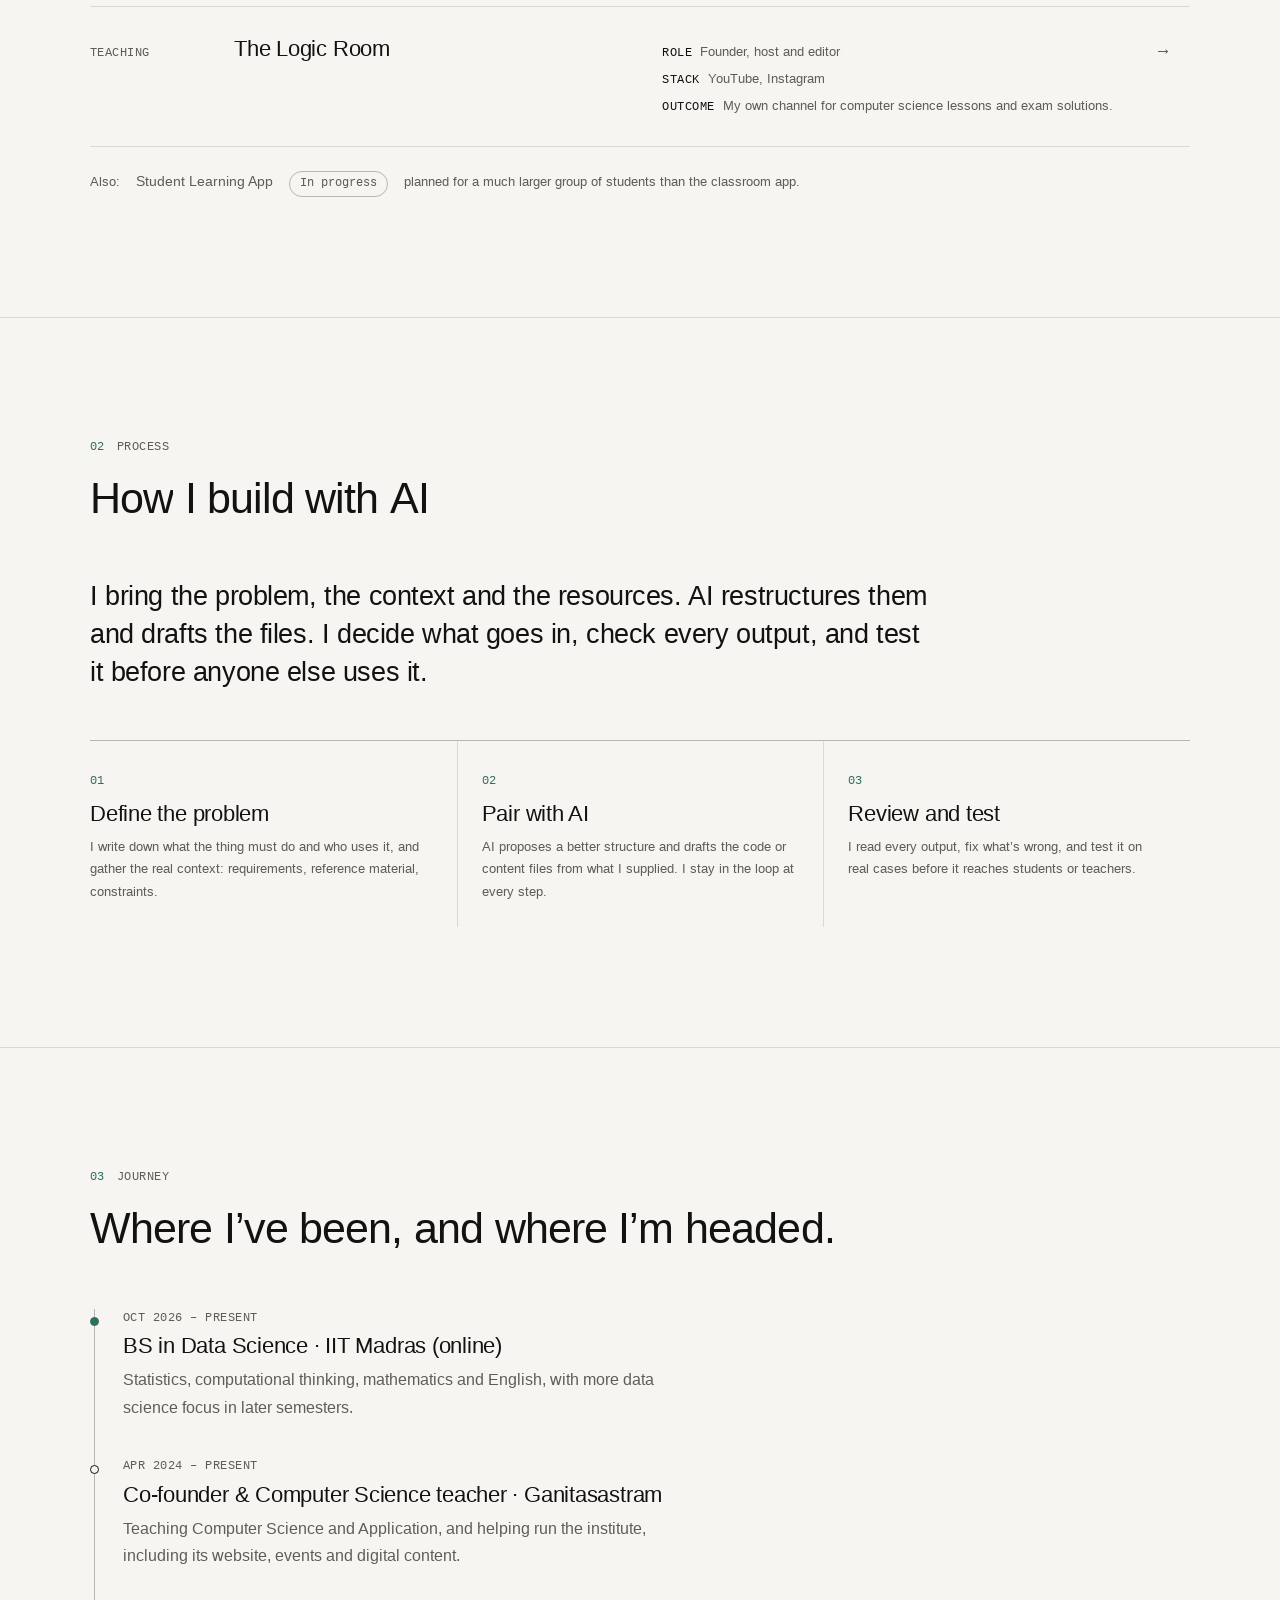
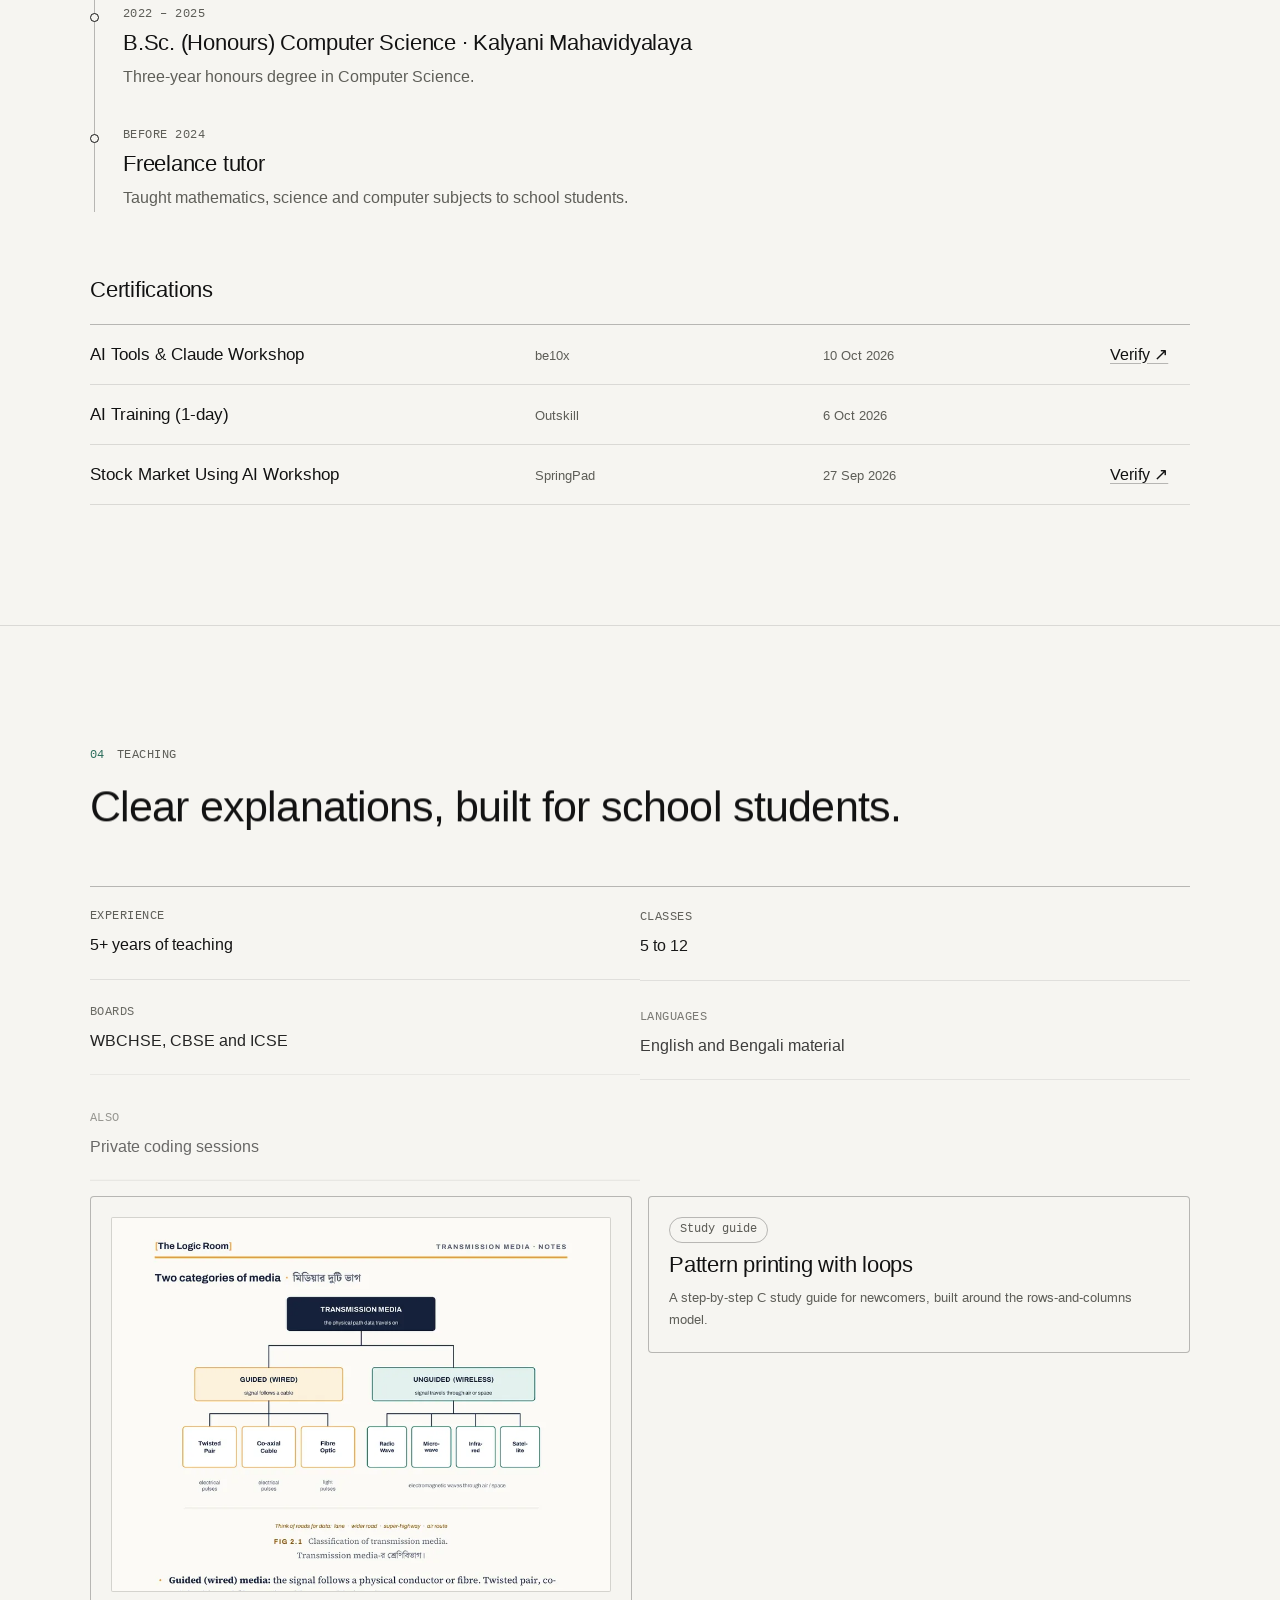
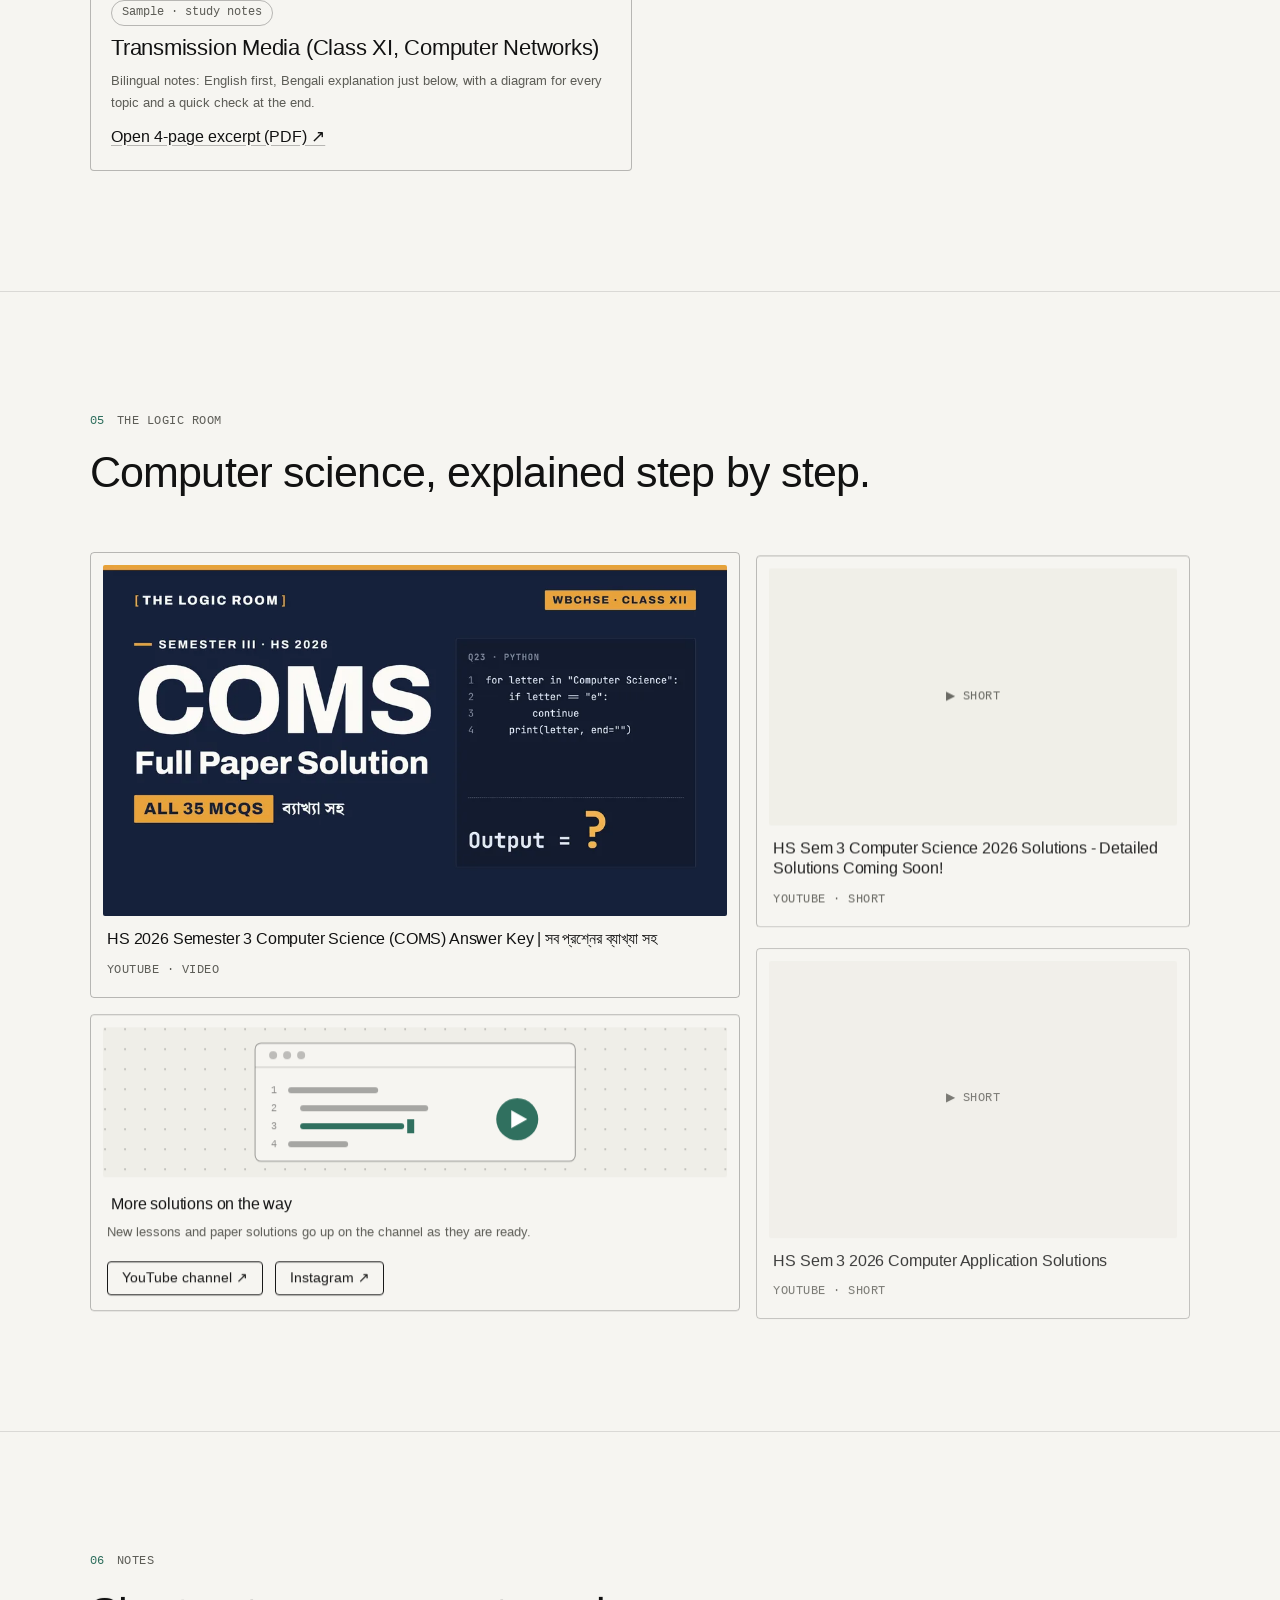
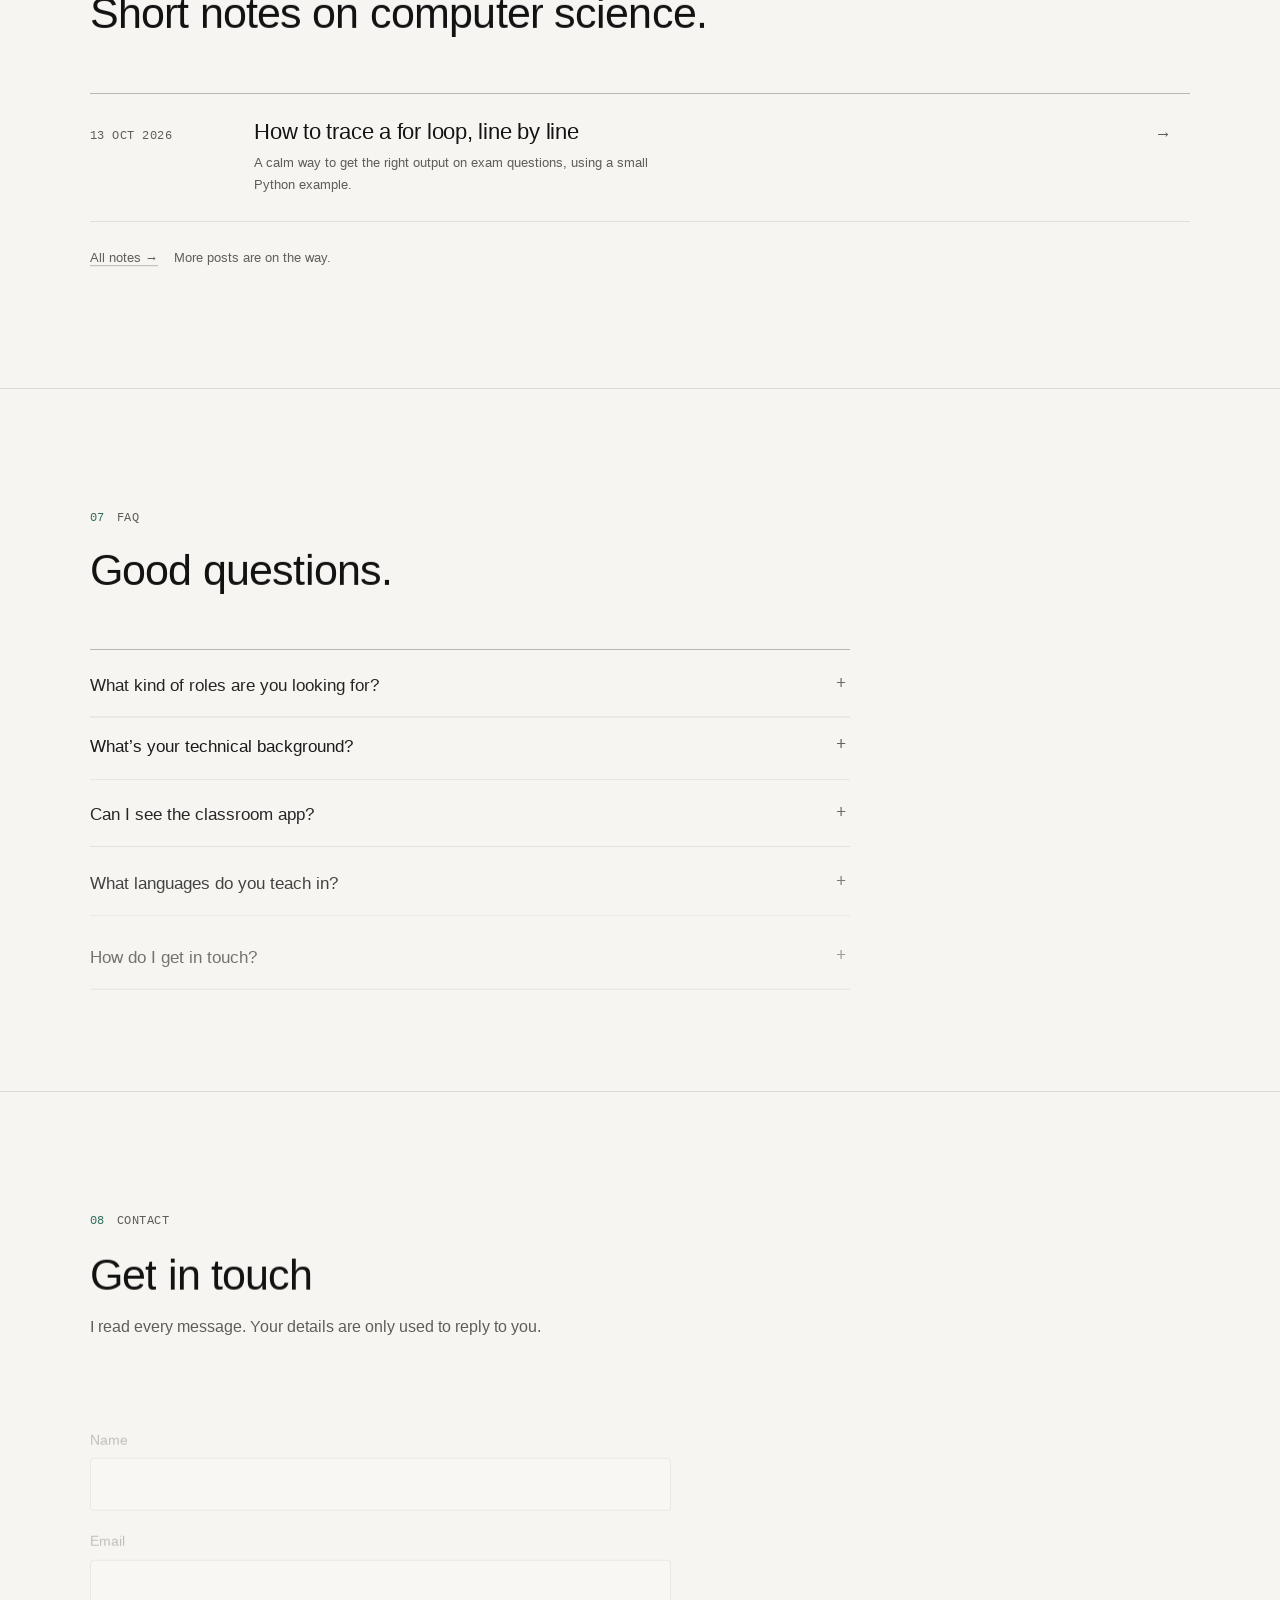
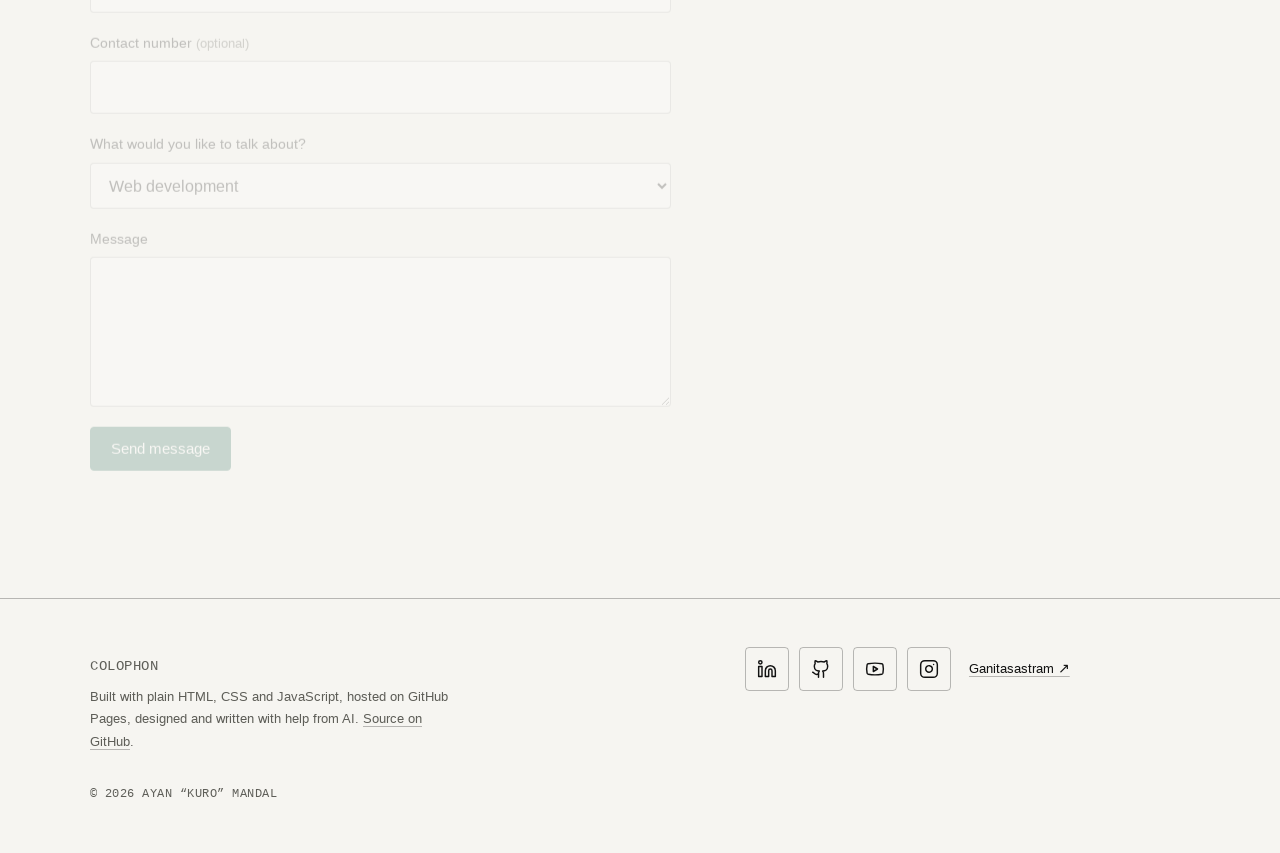
==== commit 263d6af9: "Add Notes blog, contact artwork, footer icons, Logic Room filler card; slower scroll reveals Co-Auth" ====
--- a/index.html
+++ b/index.html
@@ -66,6 +66,7 @@
         <a href="#journey">Journey</a>
         <a href="#teaching">Teaching</a>
         <a href="#logic-room">The Logic Room</a>
+        <a href="#notes">Notes</a>
         <a href="#faq">FAQ</a>
       </nav>
       <button type="button" class="btn btn-sm jump-btn" aria-haspopup="dialog" aria-keyshortcuts="/">Jump <kbd aria-hidden="true">/</kbd></button>
@@ -297,27 +298,71 @@
         </div>
 
         <div class="lr-grid">
-          <a class="lr-card lr-main" href="https://youtu.be/U9DQnI8sbac" target="_blank" rel="noopener">
-            <div class="lr-thumb"><img src="assets/img/lr-coms-full-paper.webp" alt="Thumbnail: The Logic Room, WBCHSE Class XII, Semester III HS 2026 COMS full paper solution, all 35 MCQs with explanation" width="960" height="540" loading="lazy" decoding="async"></div>
-            <h3>HS 2026 Semester 3 Computer Science (COMS) Answer Key | সব প্রশ্নের ব্যাখ্যা সহ</h3>
-            <p class="mono">YouTube · Video</p>
+          <div class="lr-col">
+            <a class="lr-card lr-main" href="https://youtu.be/U9DQnI8sbac" target="_blank" rel="noopener">
+              <div class="lr-thumb"><img src="assets/img/lr-coms-full-paper.webp" alt="Thumbnail: The Logic Room, WBCHSE Class XII, Semester III HS 2026 COMS full paper solution, all 35 MCQs with explanation" width="960" height="540" loading="lazy" decoding="async"></div>
+              <h3>HS 2026 Semester 3 Computer Science (COMS) Answer Key | সব প্রশ্নের ব্যাখ্যা সহ</h3>
+              <p class="mono">YouTube · Video</p>
+            </a>
+            <div class="lr-card lr-follow">
+              <div class="lr-art" aria-hidden="true">
+                <svg viewBox="0 0 624 150" preserveAspectRatio="xMidYMid slice" focusable="false">
+                  <defs><pattern id="dots2" width="20" height="20" patternUnits="userSpaceOnUse"><circle cx="2" cy="2" r="1" fill="currentColor" fill-opacity=".25"/></pattern></defs>
+                  <rect width="624" height="150" fill="url(#dots2)"/>
+                  <rect x="152" y="16" width="320" height="118" rx="6" fill="var(--paper)" stroke="currentColor" stroke-opacity=".4"/>
+                  <path d="M152 40H472" stroke="currentColor" stroke-opacity=".2"/>
+                  <circle cx="170" cy="28" r="4" fill="currentColor" fill-opacity=".25"/><circle cx="184" cy="28" r="4" fill="currentColor" fill-opacity=".25"/><circle cx="198" cy="28" r="4" fill="currentColor" fill-opacity=".25"/>
+                  <g font-size="10" fill="currentColor" fill-opacity=".45" font-family="var(--font-mono)"><text x="168" y="66">1</text><text x="168" y="84">2</text><text x="168" y="102">3</text><text x="168" y="120">4</text></g>
+                  <g stroke-linecap="round" stroke-width="6" stroke="currentColor" stroke-opacity=".35"><path d="M188 63H272"/><path d="M200 81H322"/><path d="M188 117H242"/></g>
+                  <path d="M200 99H298" stroke="var(--accent)" stroke-width="6" stroke-linecap="round"/>
+                  <rect x="304" y="92" width="7" height="14" fill="var(--accent)"/>
+                  <g transform="translate(414 92)"><circle r="21" fill="var(--accent)"/><path d="M-6 -9 L10 0 L-6 9 Z" fill="var(--accent-ink)"/></g>
+                </svg>
+              </div>
+              <div class="lr-follow-body">
+                <h3>More solutions on the way</h3>
+                <p>New lessons and paper solutions go up on the channel as they are ready.</p>
+                <p class="lr-links">
+                  <a class="btn btn-sm" href="https://www.youtube.com/@TheLogicRoom-0b1b" target="_blank" rel="noopener">YouTube channel ↗</a>
+                  <a class="btn btn-sm" href="https://www.instagram.com/thelogicroom_" target="_blank" rel="noopener">Instagram ↗</a>
+                </p>
+              </div>
+            </div>
+          </div>
+          <div class="lr-col">
+            <a class="lr-card short" href="https://www.youtube.com/shorts/nOTmnzfx0fc" target="_blank" rel="noopener">
+              <div class="lr-thumb" aria-hidden="true"><span class="mono">▶ Short</span></div>
+              <h3>HS Sem 3 Computer Science 2026 Solutions - Detailed Solutions Coming Soon!</h3>
+              <p class="mono">YouTube · Short</p>
+            </a>
+            <a class="lr-card short" href="https://www.youtube.com/shorts/epd1Qi4dSsM" target="_blank" rel="noopener">
+              <div class="lr-thumb" aria-hidden="true"><span class="mono">▶ Short</span></div>
+              <h3>HS Sem 3 2026 Computer Application Solutions</h3>
+              <p class="mono">YouTube · Short</p>
+            </a>
+          </div>
+        </div>
+      </div>
+    </section>
+
+    <!-- 6. NOTES -->
+    <section class="section" id="notes">
+      <div class="wrap">
+        <div class="section-head">
+          <p class="mono"><b>06</b> Notes</p>
+          <h2>Short notes on computer science.</h2>
+        </div>
+        <div class="note-list">
+          <a class="note-row" href="notes/tracing-a-for-loop.html">
+            <time class="mono" datetime="2026-10-13">13 Oct 2026</time>
+            <div>
+              <h3>How to trace a for loop, line by line</h3>
+              <p>A calm way to get the right output on exam questions, using a small Python example.</p>
+            </div>
+            <span class="arrow" aria-hidden="true">→</span>
           </a>
-          <a class="lr-card short" href="https://www.youtube.com/shorts/nOTmnzfx0fc" target="_blank" rel="noopener">
-            <div class="lr-thumb" aria-hidden="true"><span class="mono">▶ Short</span></div>
-            <h3>HS Sem 3 Computer Science 2026 Solutions - Detailed Solutions Coming Soon!</h3>
-            <p class="mono">YouTube · Short</p>
-          </a>
-          <a class="lr-card short" href="https://www.youtube.com/shorts/epd1Qi4dSsM" target="_blank" rel="noopener">
-            <div class="lr-thumb" aria-hidden="true"><span class="mono">▶ Short</span></div>
-            <h3>HS Sem 3 2026 Computer Application Solutions</h3>
-            <p class="mono">YouTube · Short</p>
-          </a>
-        </div>
-
-        <p class="lr-links">
-          <a class="btn btn-sm" href="https://www.youtube.com/@TheLogicRoom-0b1b" target="_blank" rel="noopener">YouTube channel ↗</a>
-          <a class="btn btn-sm" href="https://www.instagram.com/thelogicroom_" target="_blank" rel="noopener">Instagram ↗</a>
-        </p>
+        </div>
+        <p class="work-more"><a href="notes/">All notes →</a><span>More posts are on the way.</span></p>
       </div>
     </section>
 
@@ -325,7 +370,7 @@
     <section class="section" id="faq">
       <div class="wrap">
         <div class="section-head">
-          <p class="mono"><b>06</b> FAQ</p>
+          <p class="mono"><b>07</b> FAQ</p>
           <h2>Good questions.</h2>
         </div>
         <div class="faq">
@@ -358,7 +403,7 @@
       <div class="wrap contact-grid">
         <div>
           <div class="section-head">
-            <p class="mono"><b>07</b> Contact</p>
+            <p class="mono"><b>08</b> Contact</p>
             <h2>Get in touch</h2>
             <p class="hero-intro" style="margin-top:0">I read every message. Your details are only used to reply to you.</p>
           </div>
@@ -402,11 +447,36 @@
           </form>
         </div>
 
-        <aside class="contact-side">
-          <p class="mono">Elsewhere</p>
-          <a class="btn" href="https://www.linkedin.com/in/ayan-mandal-cs/" target="_blank" rel="noopener">LinkedIn ↗</a>
-          <a class="btn" href="https://github.com/Stella24603" target="_blank" rel="noopener">GitHub ↗</a>
-        </aside>
+        <div class="contact-side">
+          <svg class="contact-art" viewBox="0 0 320 400" aria-hidden="true" focusable="false">
+            <defs><pattern id="dots" width="20" height="20" patternUnits="userSpaceOnUse"><circle cx="2" cy="2" r="1" fill="currentColor" fill-opacity=".28"/></pattern></defs>
+            <rect width="320" height="400" fill="url(#dots)"/>
+            <g fill="none" stroke="currentColor" stroke-width="1.5" stroke-linecap="round" stroke-linejoin="round">
+              <path d="M24 85H130M24 135H130"/>
+              <path d="M130 60H165A50 50 0 0 1 165 160H130Z" fill="var(--paper)"/>
+              <path d="M215 110H282" stroke="var(--accent)" stroke-width="2"/>
+            </g>
+            <g fill="var(--paper)" stroke="currentColor" stroke-width="1.5"><circle cx="24" cy="85" r="5"/><circle cx="24" cy="135" r="5"/></g>
+            <circle cx="288" cy="110" r="7" fill="var(--accent)"/>
+            <g font-size="11" fill="currentColor">
+              <text x="24" y="72">message</text><text x="24" y="122">details</text>
+              <text x="236" y="96" fill="var(--accent)">reply</text>
+              <text x="146" y="115" fill-opacity=".6">AND</text>
+            </g>
+            <rect x="16" y="214" width="288" height="26" fill="var(--accent)" fill-opacity=".14" transform="translate(0 112)"/>
+            <path d="M16 214H304M16 240H304" stroke="currentColor" stroke-opacity=".35"/>
+            <g font-size="11" fill="currentColor">
+              <text x="24" y="231" fill-opacity=".6">message</text><text x="124" y="231" fill-opacity=".6">details</text><text x="224" y="231" fill-opacity=".6">reply</text>
+              <text x="24" y="261">0</text><text x="124" y="261">0</text><text x="224" y="261">0</text>
+              <text x="24" y="287">1</text><text x="124" y="287">0</text><text x="224" y="287">0</text>
+              <text x="24" y="313">0</text><text x="124" y="313">1</text><text x="224" y="313">0</text>
+              <text x="24" y="339" fill="var(--accent)">1</text><text x="124" y="339" fill="var(--accent)">1</text><text x="224" y="339" fill="var(--accent)">1</text>
+            </g>
+            <path d="M16 348H304" stroke="currentColor" stroke-opacity=".35"/>
+            <text x="24" y="376" font-size="10" fill="currentColor" fill-opacity=".6">no message, no reply. send both.</text>
+          </svg>
+          <p class="contact-note">Prefer LinkedIn? <a href="https://www.linkedin.com/in/ayan-mandal-cs/" target="_blank" rel="noopener">Message me there</a>.</p>
+        </div>
       </div>
     </section>
   </main>
@@ -419,11 +489,11 @@
         <p>Built with plain HTML, CSS and JavaScript, hosted on GitHub Pages, designed and written with help from AI. <a href="https://github.com/Stella24603/stella24603.github.io" target="_blank" rel="noopener">Source on GitHub</a>.</p>
       </div>
       <div class="footer-links">
-        <a href="https://www.linkedin.com/in/ayan-mandal-cs/" target="_blank" rel="noopener">LinkedIn</a>
-        <a href="https://github.com/Stella24603" target="_blank" rel="noopener">GitHub</a>
-        <a href="https://www.youtube.com/@TheLogicRoom-0b1b" target="_blank" rel="noopener">YouTube</a>
-        <a href="https://www.instagram.com/thelogicroom_" target="_blank" rel="noopener">Instagram</a>
-        <a href="https://www.ganitasastram.com" target="_blank" rel="noopener">Ganitasastram</a>
+        <a class="social" href="https://www.linkedin.com/in/ayan-mandal-cs/" target="_blank" rel="noopener" aria-label="LinkedIn (opens in a new tab)" title="LinkedIn"><svg viewBox="0 0 24 24" width="20" height="20" fill="none" stroke="currentColor" stroke-width="1.75" stroke-linecap="round" stroke-linejoin="round" aria-hidden="true" focusable="false"><path d="M16 8a6 6 0 0 1 6 6v7h-4v-7a2 2 0 0 0-2-2 2 2 0 0 0-2 2v7h-4v-7a6 6 0 0 1 6-6z"/><rect width="4" height="12" x="2" y="9"/><circle cx="4" cy="4" r="2"/></svg></a>
+        <a class="social" href="https://github.com/Stella24603" target="_blank" rel="noopener" aria-label="GitHub (opens in a new tab)" title="GitHub"><svg viewBox="0 0 24 24" width="20" height="20" fill="none" stroke="currentColor" stroke-width="1.75" stroke-linecap="round" stroke-linejoin="round" aria-hidden="true" focusable="false"><path d="M15 22v-4a4.8 4.8 0 0 0-1-3.5c3 0 6-2 6-5.5.08-1.25-.27-2.48-1-3.5.28-1.15.28-2.35 0-3.5 0 0-1 0-3 1.5-2.64-.5-5.36-.5-8 0C6 2 5 2 5 2c-.3 1.15-.3 2.35 0 3.5A5.403 5.403 0 0 0 4 9c0 3.5 3 5.5 6 5.5-.39.49-.68 1.05-.85 1.65-.17.6-.22 1.23-.15 1.85v4"/><path d="M9 18c-4.51 2-5-2-7-2"/></svg></a>
+        <a class="social" href="https://www.youtube.com/@TheLogicRoom-0b1b" target="_blank" rel="noopener" aria-label="YouTube (opens in a new tab)" title="YouTube"><svg viewBox="0 0 24 24" width="20" height="20" fill="none" stroke="currentColor" stroke-width="1.75" stroke-linecap="round" stroke-linejoin="round" aria-hidden="true" focusable="false"><path d="M2.5 17a24.12 24.12 0 0 1 0-10 2 2 0 0 1 1.4-1.4 49.56 49.56 0 0 1 16.2 0A2 2 0 0 1 21.5 7a24.12 24.12 0 0 1 0 10 2 2 0 0 1-1.4 1.4 49.55 49.55 0 0 1-16.2 0A2 2 0 0 1 2.5 17"/><path d="m10 15 5-3-5-3z"/></svg></a>
+        <a class="social" href="https://www.instagram.com/thelogicroom_" target="_blank" rel="noopener" aria-label="Instagram (opens in a new tab)" title="Instagram"><svg viewBox="0 0 24 24" width="20" height="20" fill="none" stroke="currentColor" stroke-width="1.75" stroke-linecap="round" stroke-linejoin="round" aria-hidden="true" focusable="false"><rect width="20" height="20" x="2" y="2" rx="5" ry="5"/><path d="M16 11.37A4 4 0 1 1 12.63 8 4 4 0 0 1 16 11.37z"/><line x1="17.5" x2="17.51" y1="6.5" y2="6.5"/></svg></a>
+        <a class="footer-site" href="https://www.ganitasastram.com" target="_blank" rel="noopener">Ganitasastram &#8599;</a>
       </div>
     </div>
     <p class="wrap copyright mono">© <span id="year">2026</span> Ayan &ldquo;Kuro&rdquo; Mandal</p>
--- a/css/components.css
+++ b/css/components.css
@@ -115,16 +115,46 @@
 .card-preview:hover { border-color: var(--accent); }
 
 /* ---------- logic room ---------- */
-.lr-grid { display: grid; gap: 16px; align-items: start; }
-@media (min-width: 700px) { .lr-grid { grid-template-columns: 1.5fr 1fr; } .lr-grid .lr-main { grid-row: span 2; } }
+.lr-grid { display: grid; gap: 16px; }
+.lr-col { display: contents; }               /* phones: one stack, order set below */
+.lr-follow { order: 3; }
+@media (min-width: 700px) {
+  .lr-grid { grid-template-columns: 1.5fr 1fr; align-items: stretch; }
+  .lr-col { display: flex; flex-direction: column; gap: 16px; }
+  .lr-follow { order: 0; flex: 1; grid-template-rows: 1fr auto; }
+  /* the two shorts share whatever height the left column needs: their thumbnails stretch, no blank space */
+  .lr-card.short { flex: 1; grid-template-rows: 1fr auto auto; }
+  .lr-card.short .lr-thumb { aspect-ratio: auto; min-height: 140px; }
+}
 .lr-card { display: grid; gap: 12px; align-content: start; text-decoration: none; border: 1px solid var(--hairline-strong); border-radius: var(--radius); padding: 12px 12px 16px; transition: border-color .15s; }
 .lr-card:hover { border-color: var(--accent); }
 .lr-thumb { aspect-ratio: 16 / 9; background: var(--paper-2); border-radius: 2px; display: grid; place-items: center; overflow: hidden; }
 .lr-thumb img { width: 100%; height: 100%; object-fit: cover; }
-.lr-card.short .lr-thumb { aspect-ratio: 16 / 9; }
 .lr-card h3 { font-size: 1.02rem; padding-inline: 4px; }
 .lr-card .mono { padding-inline: 4px; }
-.lr-links { display: flex; flex-wrap: wrap; gap: 8px 20px; margin-top: 24px; }
+.lr-links { display: flex; flex-wrap: wrap; gap: 8px 12px; }
+.lr-follow:hover { border-color: var(--hairline-strong); }
+.lr-art { position: relative; min-height: 150px; color: var(--ink); border-radius: 2px; background: var(--paper-2); color: var(--ink); overflow: hidden; }
+.lr-art svg { position: absolute; inset: 0; width: 100%; height: 100%; display: block; }
+.lr-follow-body { display: grid; gap: 8px; padding: 4px 4px 0; }
+.lr-follow-body p:not(.lr-links) { color: var(--muted); font-size: var(--fs-small); }
+.lr-follow-body .lr-links { margin-top: 8px; }
+
+/* ---------- notes (blog) ---------- */
+.note-list { border-top: 1px solid var(--hairline-strong); }
+.note-row { display: grid; gap: 8px 24px; padding-block: 24px; border-bottom: 1px solid var(--hairline); text-decoration: none; color: inherit; }
+@media (min-width: 800px) { .note-row { grid-template-columns: 140px 1fr 32px; align-items: baseline; } }
+.note-row :is(h2, h3) { font-size: var(--fs-h3); }
+.note-row p { color: var(--muted); font-size: var(--fs-small); margin-top: 6px; max-width: 60ch; }
+.note-row:hover h3 { color: var(--accent); }
+.note-row .arrow { font-family: var(--font-mono); color: var(--muted); transition: transform .15s, color .15s; }
+.note-row:hover .arrow { transform: translateX(4px); color: var(--accent); }
+.note-tags { display: flex; flex-wrap: wrap; gap: 8px; margin-top: 10px; }
+.post-body pre { background: var(--paper-2); border: 1px solid var(--hairline); border-radius: var(--radius); padding: 16px; overflow-x: auto; font-family: var(--font-mono); font-size: .85rem; line-height: 1.6; margin-top: 14px; }
+.post-body code { font-family: var(--font-mono); font-size: .9em; background: var(--paper-2); padding: 1px 5px; border-radius: 3px; }
+.post-body pre code { background: none; padding: 0; font-size: inherit; }
+.post-body ol { list-style: decimal; padding-left: 22px; display: grid; gap: 8px; }
+.post-body p + ol, .post-body p + pre, .post-body pre + p { margin-top: 14px; }
 
 /* ---------- FAQ ---------- */
 .faq { border-top: 1px solid var(--hairline-strong); max-width: var(--col-text); }
@@ -154,15 +184,22 @@
 .form-status.ok { color: var(--accent); }
 .form-status.err { color: #a12a2a; }
 .honeypot { position: absolute; left: -9999px; width: 1px; height: 1px; opacity: 0; }
-.contact-side { display: grid; gap: 16px; align-content: start; }
-.contact-side .btn { justify-self: start; }
+.contact-side { display: grid; gap: 16px; align-content: start; color: var(--ink); }
+.contact-art { width: 100%; max-width: 460px; height: auto; display: block; border: 1px solid var(--hairline); border-radius: var(--radius); background: var(--paper-2); }
+.contact-art text { font-family: var(--font-mono); }
+@media (min-width: 900px) { .contact-side { position: sticky; top: 96px; align-self: start; } }
+.contact-note { font-size: var(--fs-small); color: var(--muted); }
+.contact-note a { color: var(--accent); }
 
 /* ---------- footer ---------- */
 .site-footer { border-top: 1px solid var(--hairline-strong); padding-block: 48px; }
 .footer-grid { display: grid; gap: 32px; }
 @media (min-width: 800px) { .footer-grid { grid-template-columns: 1.4fr 1fr; } }
 .colophon p { color: var(--muted); font-size: var(--fs-small); max-width: 52ch; margin-top: 8px; }
-.footer-links { display: flex; flex-wrap: wrap; gap: 8px 20px; font-size: var(--fs-small); align-content: start; }
+.footer-links { display: flex; flex-wrap: wrap; align-items: center; gap: 10px 10px; font-size: var(--fs-small); align-content: start; }
+.social { display: grid; place-items: center; width: 44px; height: 44px; border: 1px solid var(--hairline-strong); border-radius: var(--radius); color: var(--ink); transition: background .15s, color .15s, border-color .15s; }
+.social:hover { background: var(--ink); color: var(--paper); border-color: var(--ink); }
+.footer-site { margin-left: 8px; }
 .copyright { margin-top: 32px; }
 
 /* ---------- case-study pages ---------- */
@@ -197,8 +234,8 @@
 
 /* Only when motion is allowed (head script sets html.js-motion): start hidden, JS reveals.
    Fail-open: if the script never takes over, everything shows after 2.5s. */
-.js-motion :is(.hero-line, .section-head h2, .cs-hero h1, .work-row, .work-more, .steps li, .timeline li, .cert, .facts div, .card, .lr-card, .lr-links, .faq details, .contact-grid .form, .contact-side, .cs-body section) { opacity: 0; }
-.js-motion:not(.js-ready) :is(.hero-line, .section-head h2, .cs-hero h1, .work-row, .work-more, .steps li, .timeline li, .cert, .facts div, .card, .lr-card, .lr-links, .faq details, .contact-grid .form, .contact-side, .cs-body section) { animation: fail-open .01s 2.5s forwards; }
+.js-motion :is(.hero-line, .section-head h2, .cs-hero h1, .work-row, .work-more, .steps li, .timeline li, .cert, .facts div, .card, .lr-card, .lr-links, .note-row, .faq details, .contact-grid .form, .contact-side, .cs-body section) { opacity: 0; }
+.js-motion:not(.js-ready) :is(.hero-line, .section-head h2, .cs-hero h1, .work-row, .work-more, .steps li, .timeline li, .cert, .facts div, .card, .lr-card, .lr-links, .note-row, .faq details, .contact-grid .form, .contact-side, .cs-body section) { animation: fail-open .01s 2.5s forwards; }
 @keyframes fail-open { to { opacity: 1; } }
 
 /* ---------- jump bar ---------- */
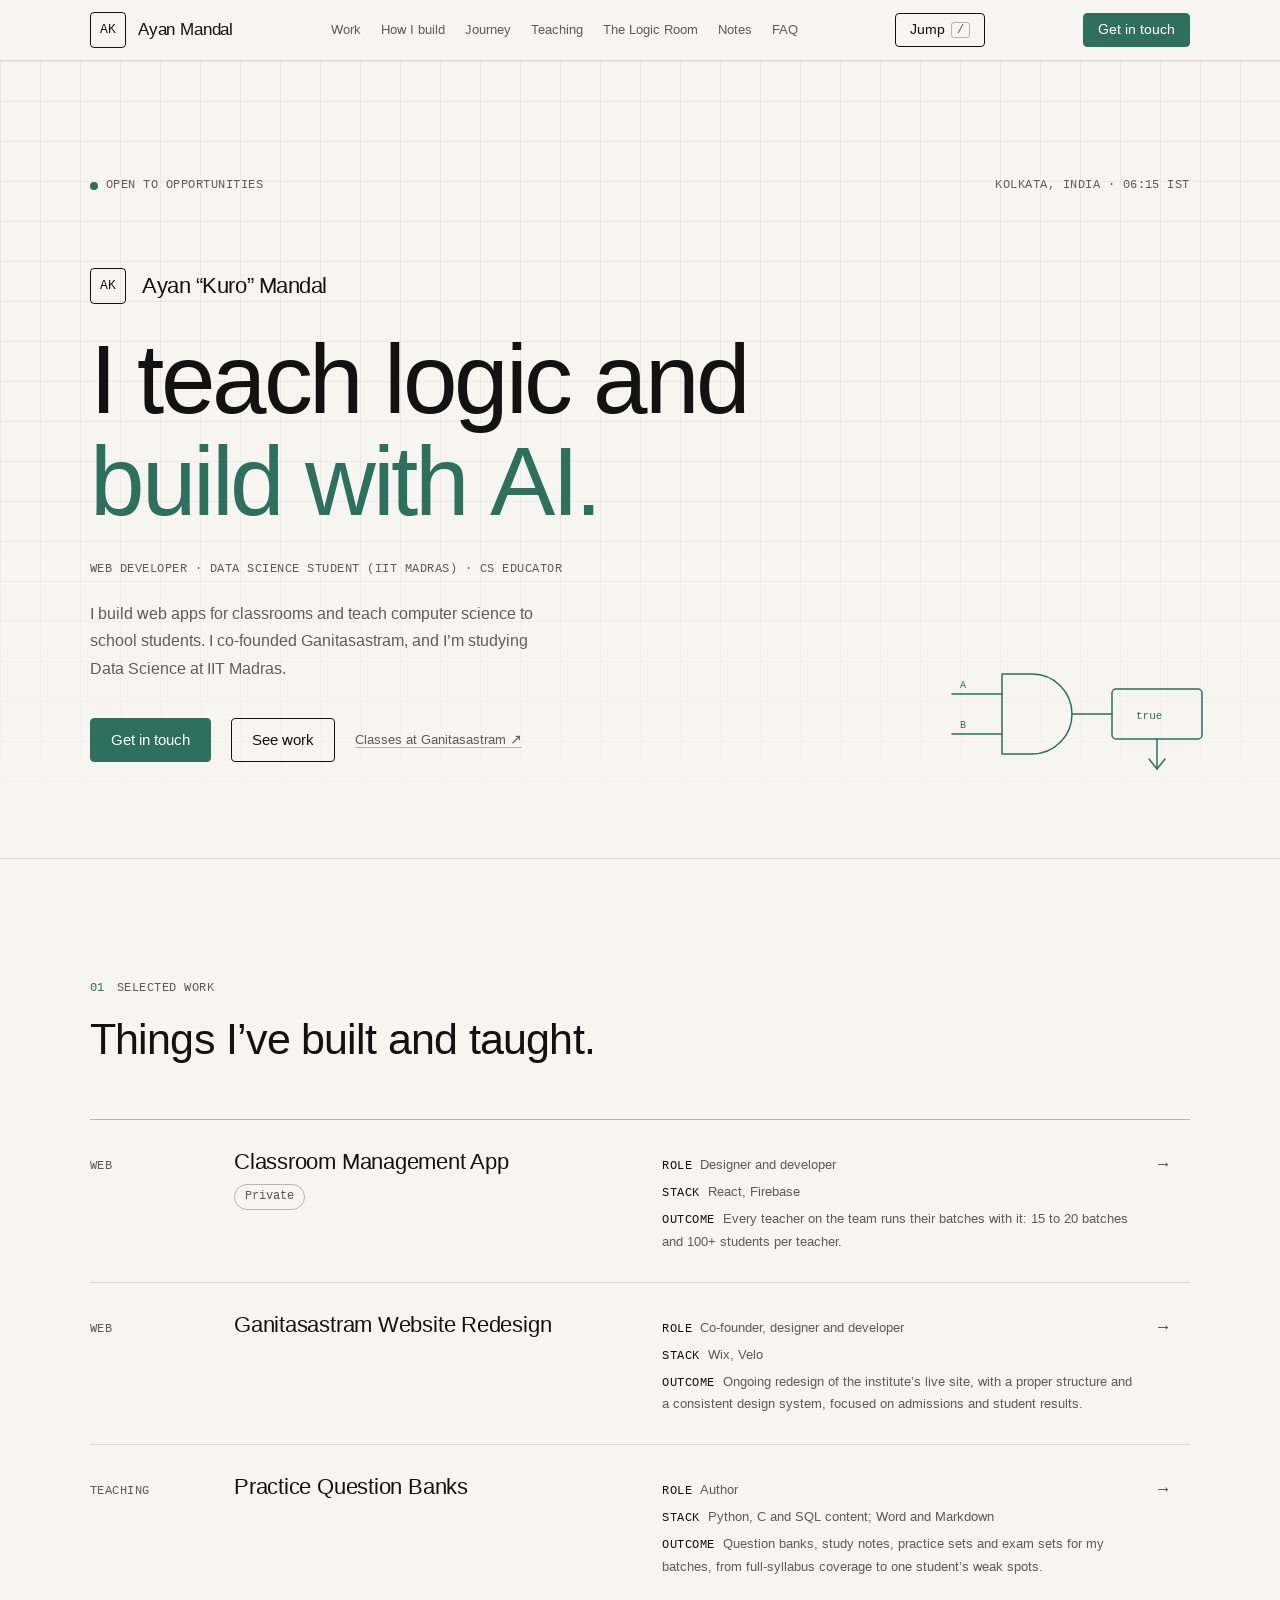
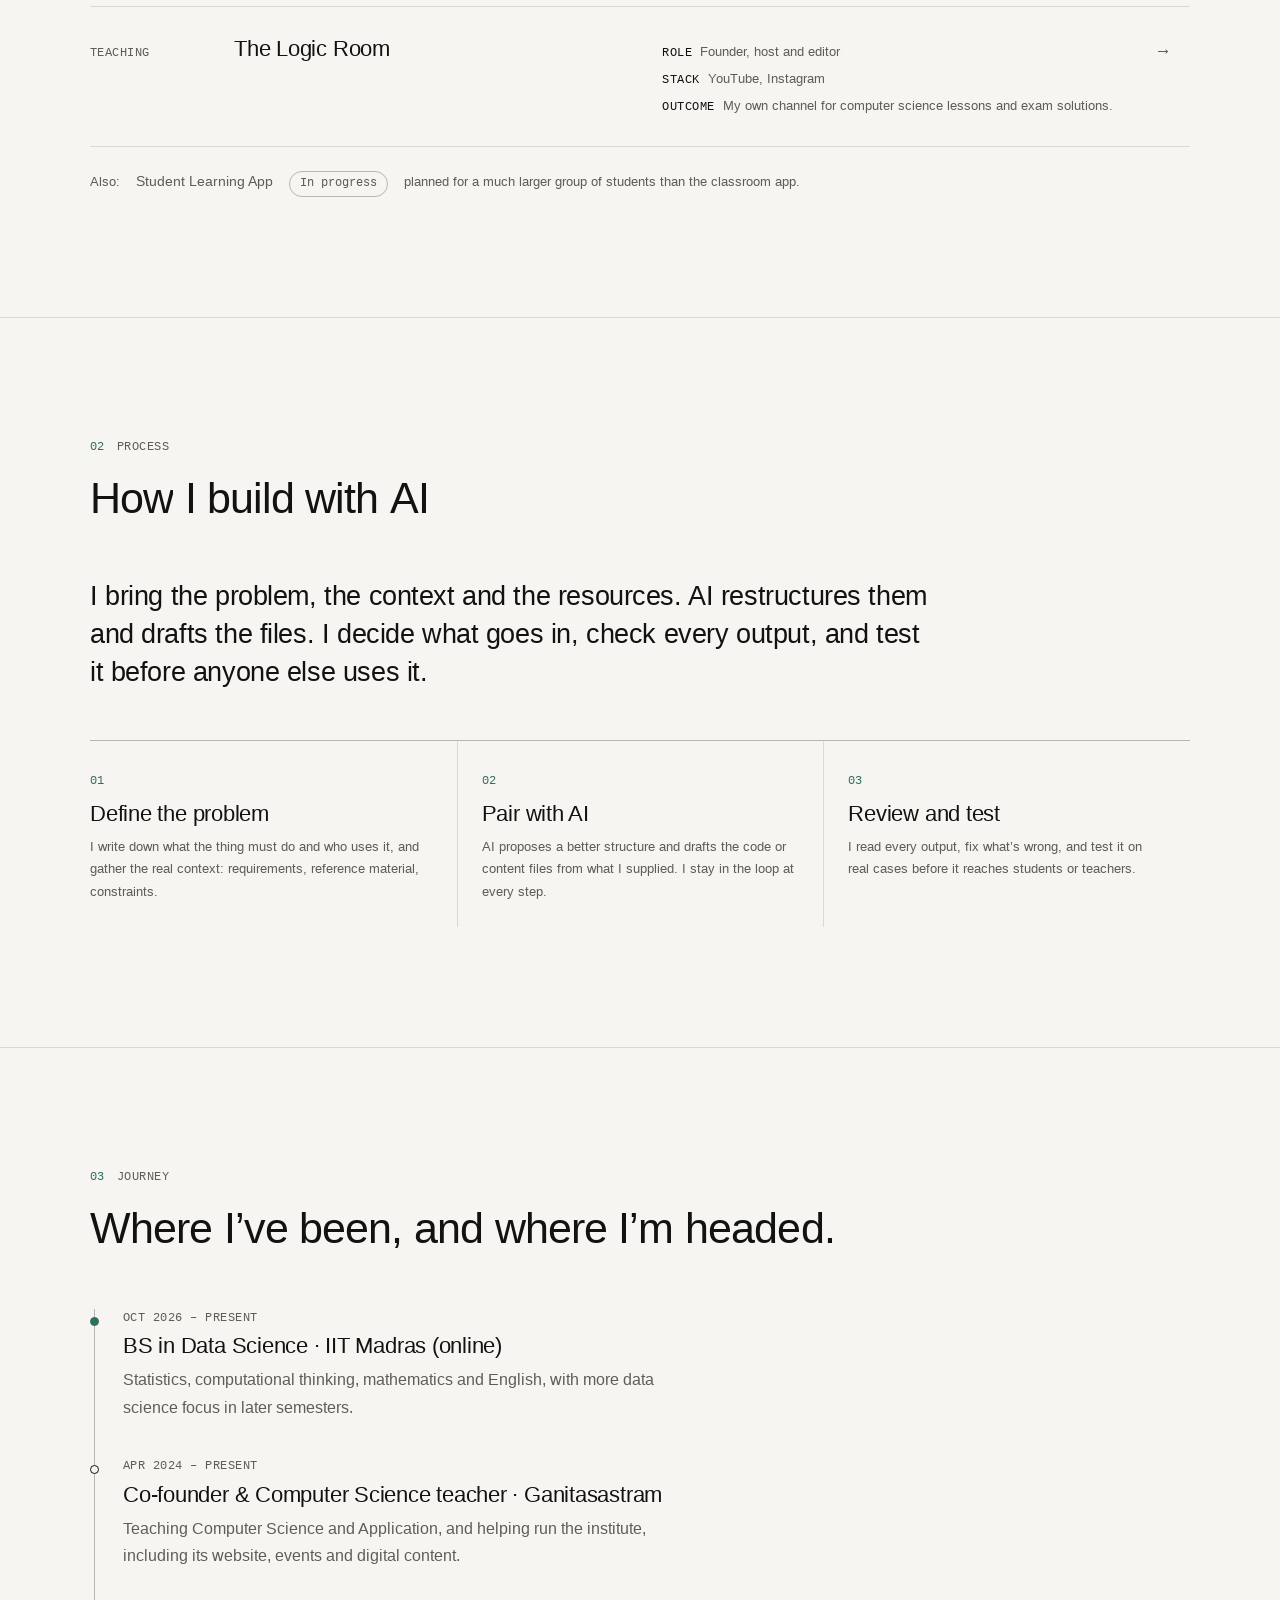
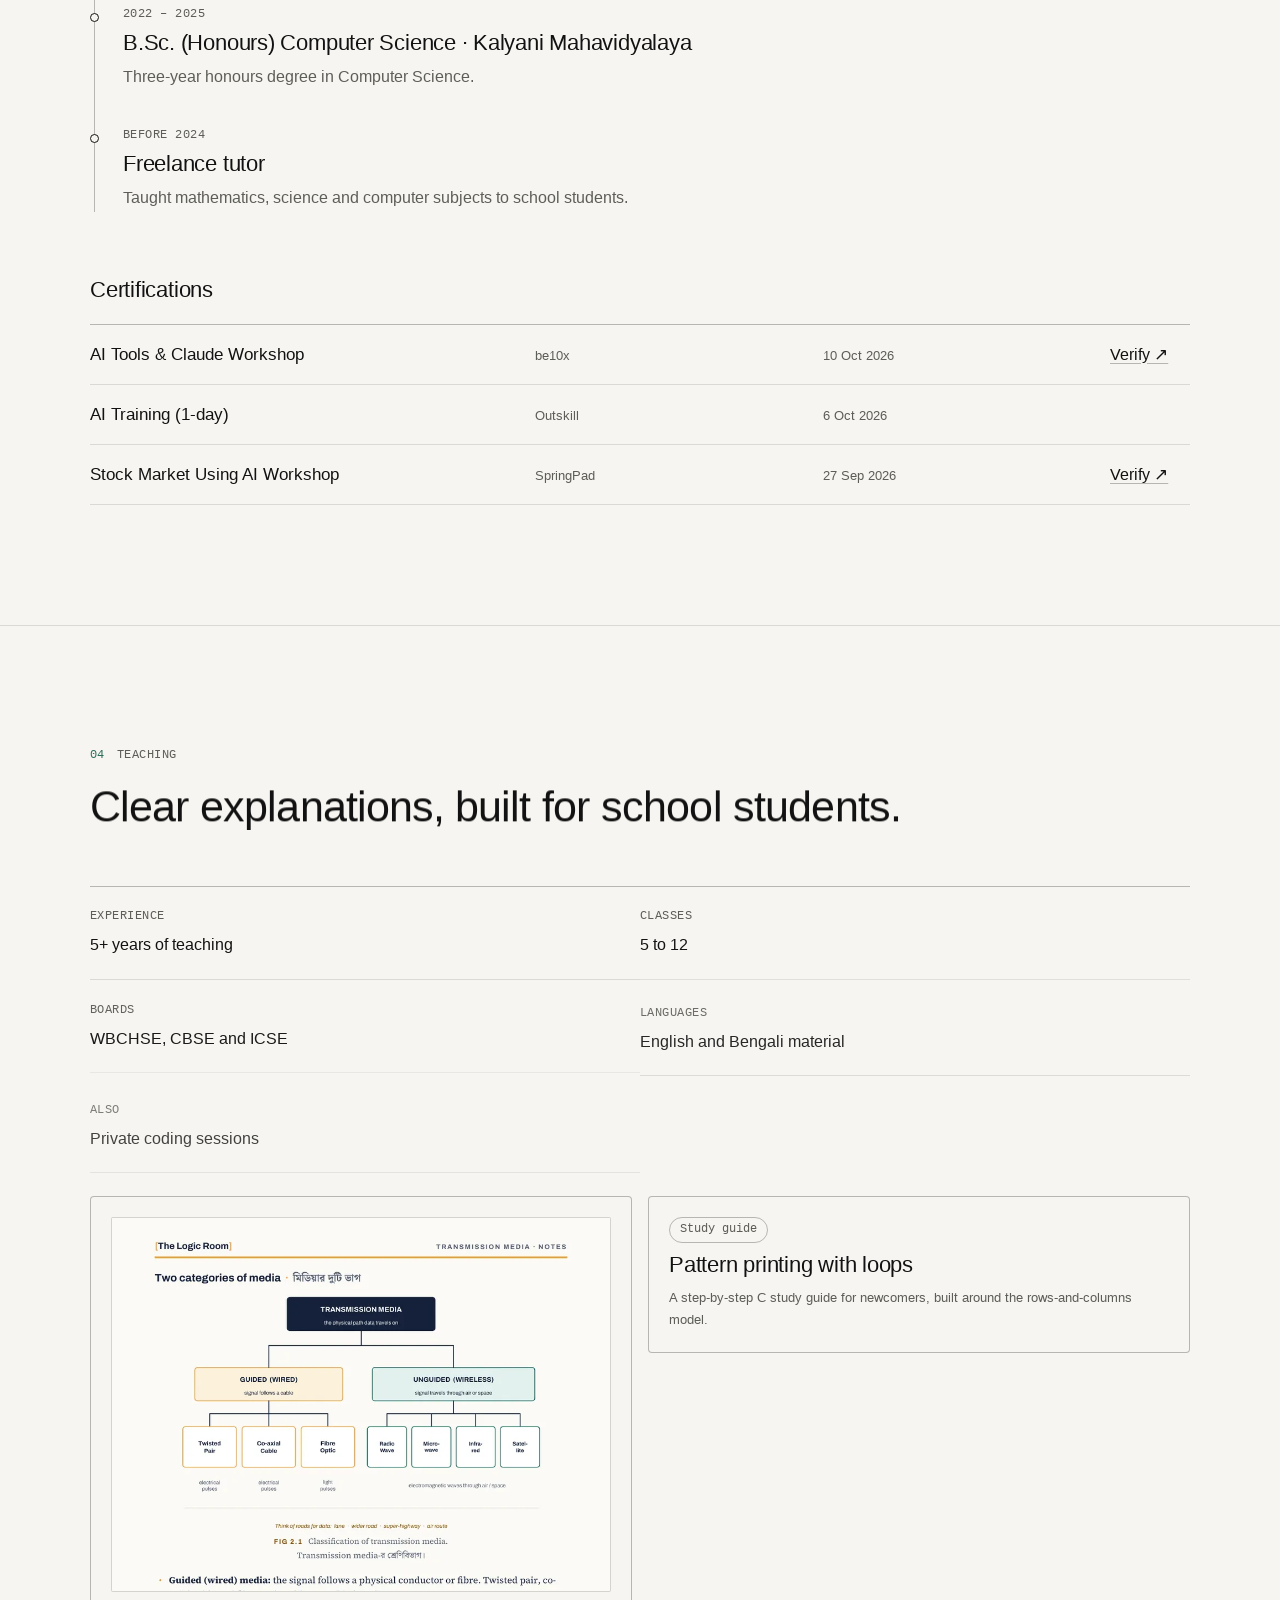
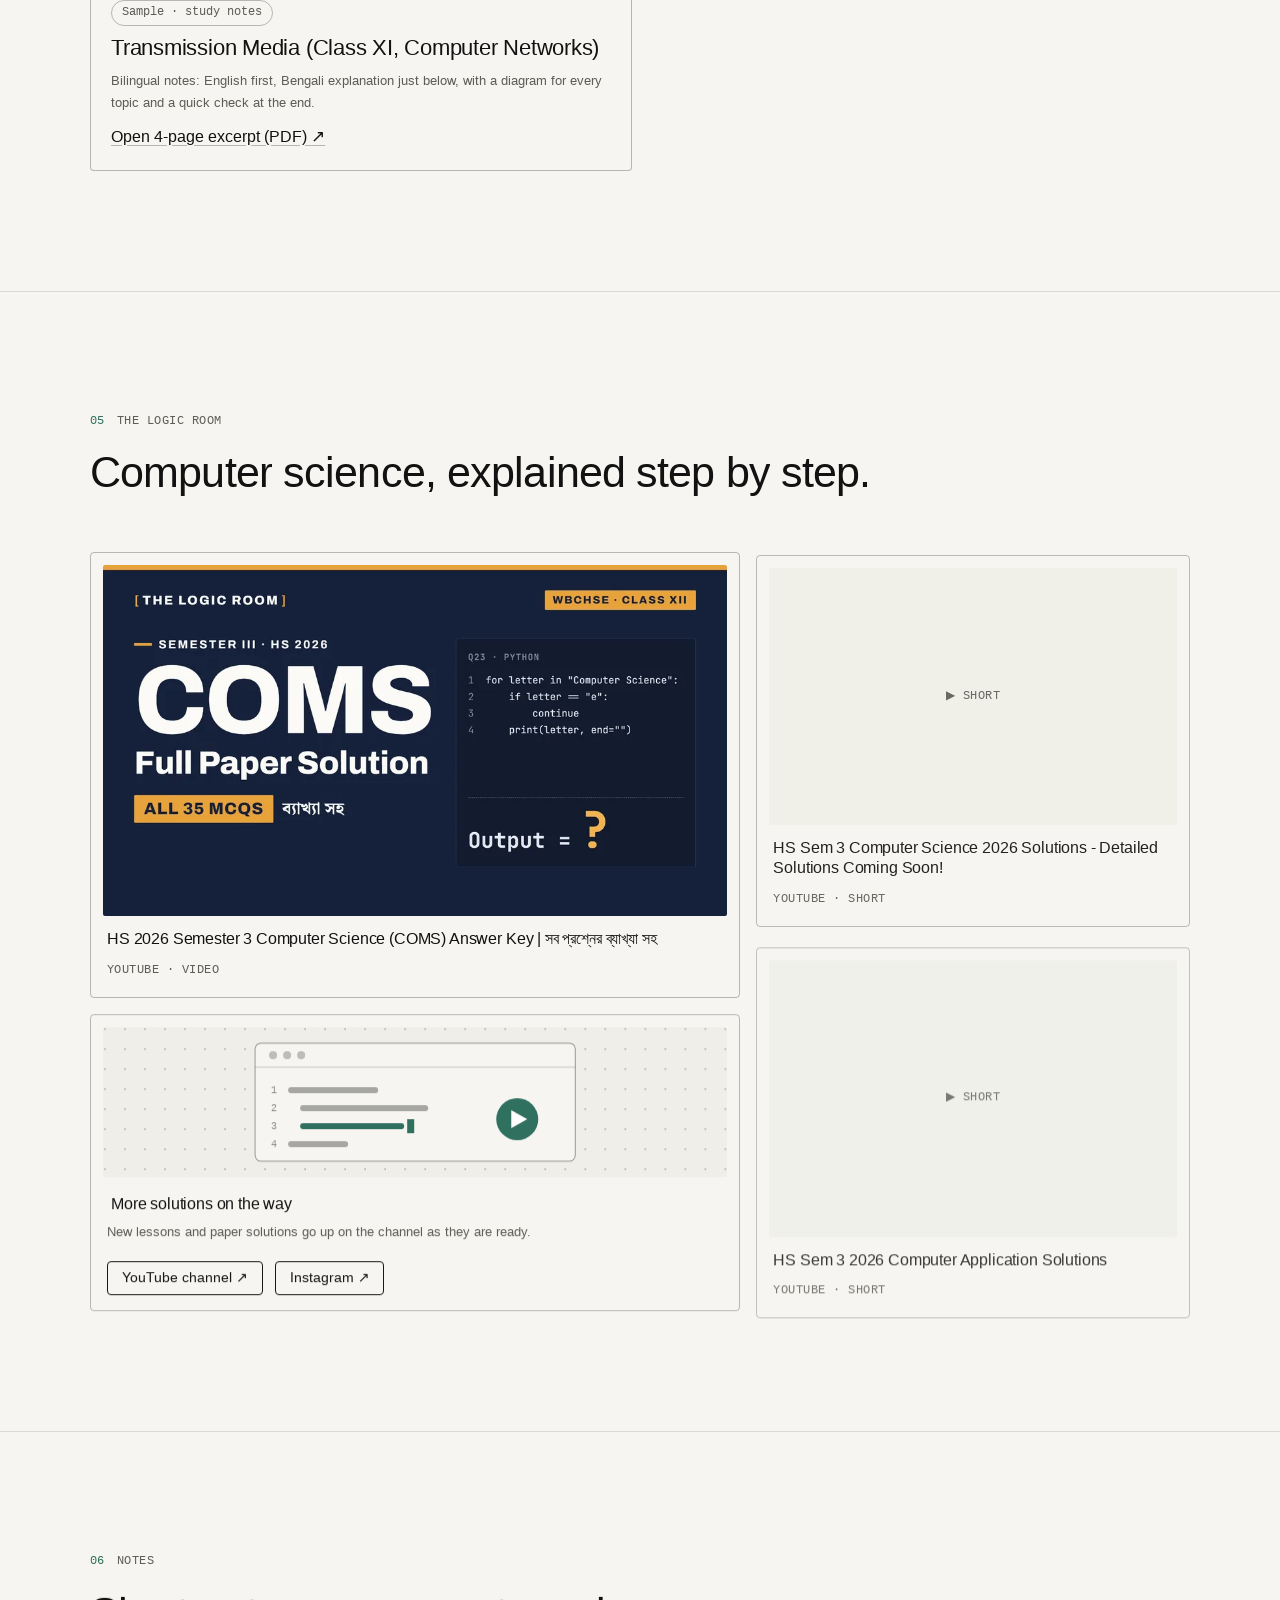
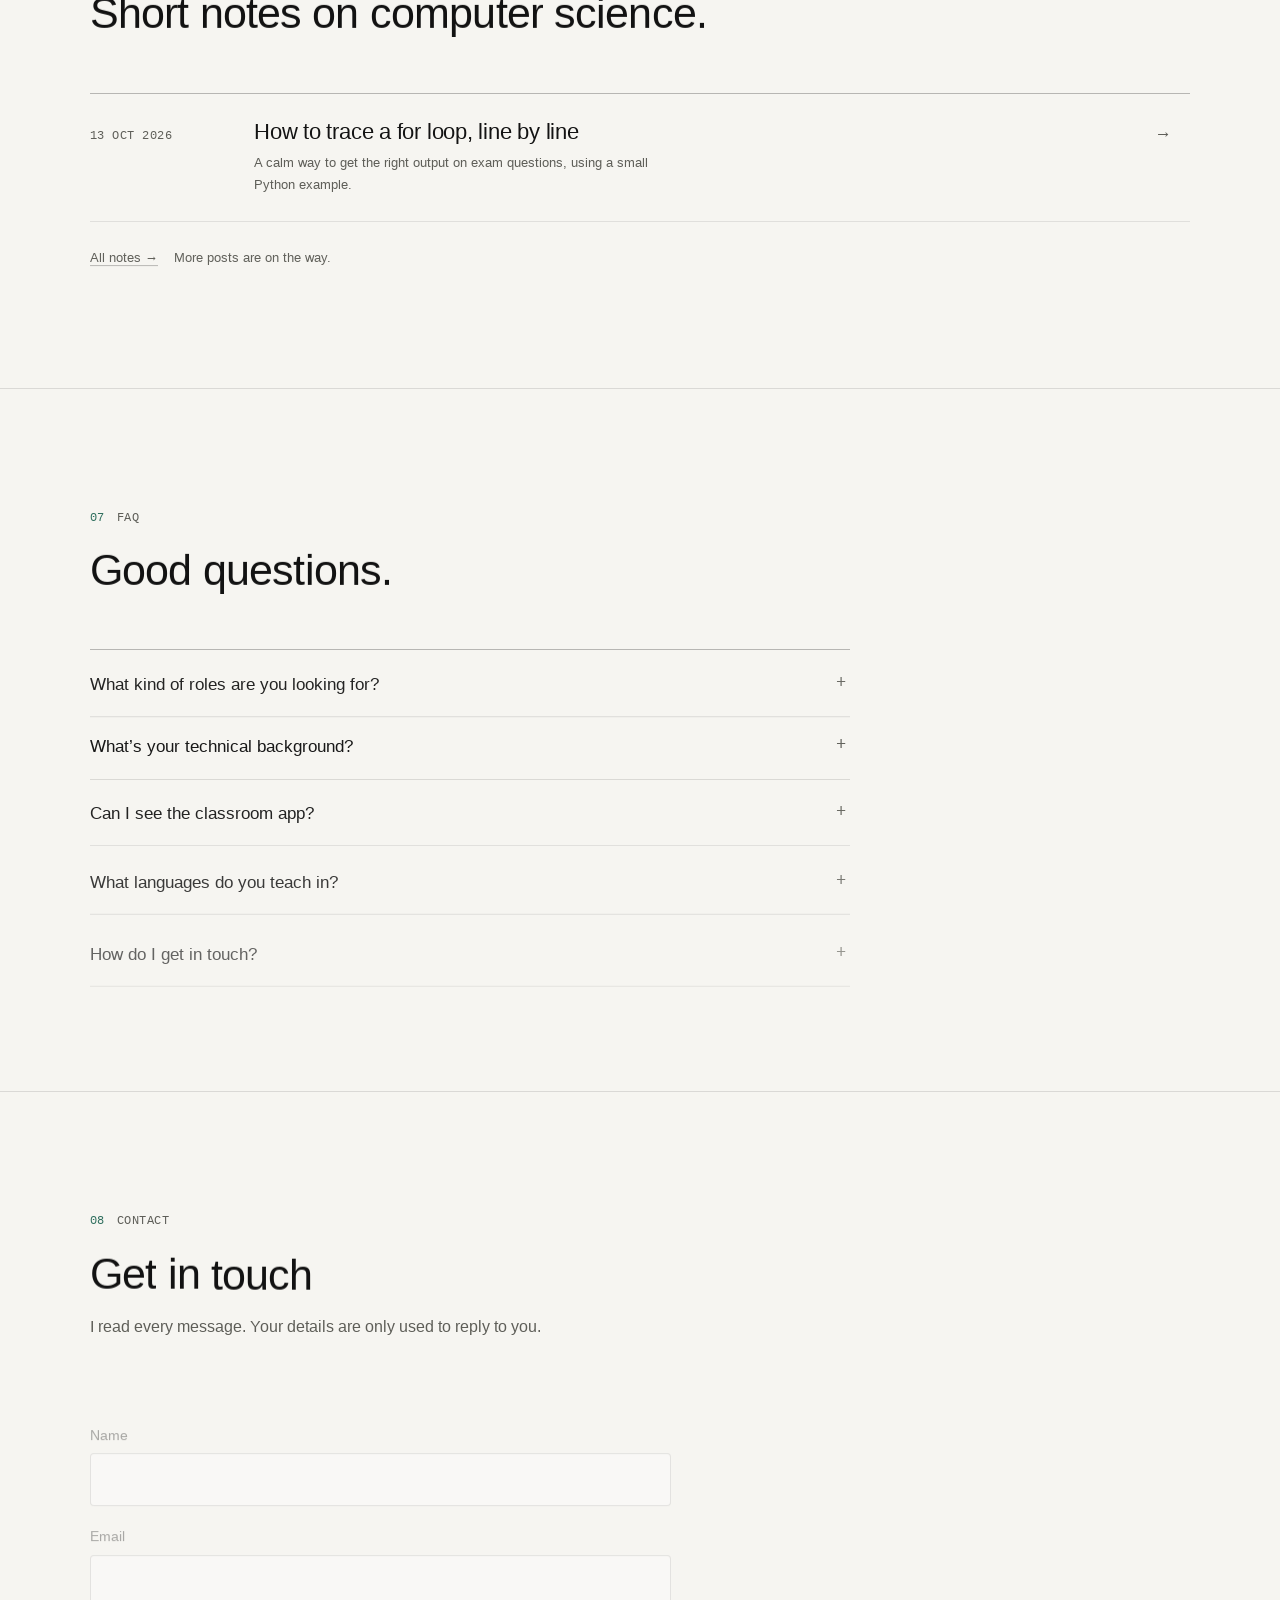
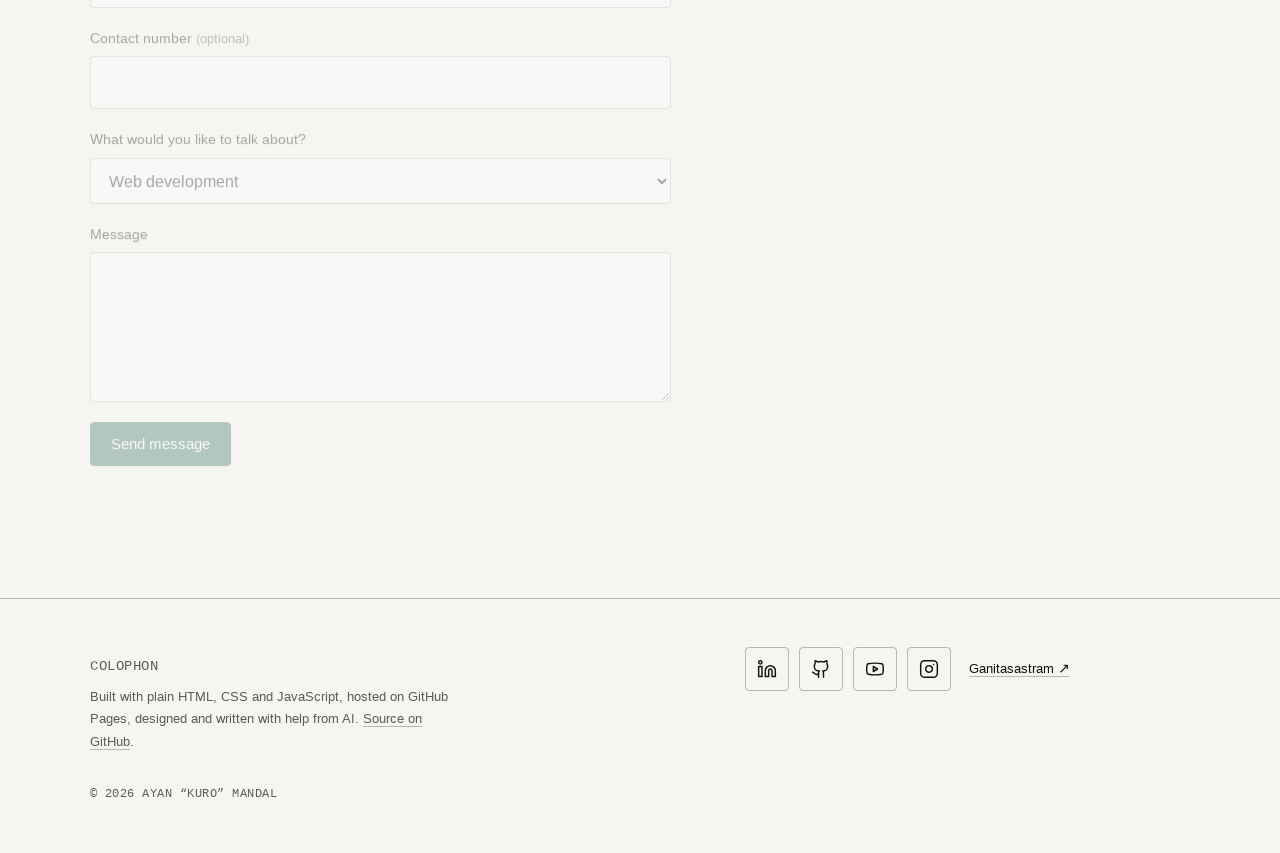
==== commit fdadc0f6: "Collapse the mobile header nav behind a menu button Below 860px the seven section links wrapped into" ====
--- a/index.html
+++ b/index.html
@@ -60,7 +60,8 @@
         <span class="monogram" aria-hidden="true">AK</span>
         <span>Ayan Mandal</span>
       </a>
-      <nav class="nav-links" aria-label="Main">
+      <button type="button" class="btn btn-sm menu-btn" aria-label="Menu" aria-expanded="false" aria-controls="nav-links"><svg viewBox="0 0 24 24" width="18" height="18" fill="none" stroke="currentColor" stroke-width="1.75" stroke-linecap="round" aria-hidden="true" focusable="false"><path class="i-open" d="M4 7h16M4 12h16M4 17h16"/><path class="i-close" d="M6 6l12 12M18 6L6 18"/></svg></button>
+      <nav class="nav-links" id="nav-links" aria-label="Main">
         <a href="#work">Work</a>
         <a href="#ai">How I build</a>
         <a href="#journey">Journey</a>
--- a/css/components.css
+++ b/css/components.css
@@ -263,6 +263,35 @@
 .jump-status { min-height: 1.3em; text-transform: none; letter-spacing: 0; color: #a12a2a; }
 .jump-hint { text-transform: none; }
 
+/* ---------- mobile menu ---------- */
+/* Below 860px the section links collapse behind a menu button, so the sticky header stays one row.
+   Without JS (no html.js) the links stay in view as a wrapped row, as before. */
+.menu-btn { display: none; order: 4; width: 40px; height: 40px; padding: 0; justify-content: center; }
+.menu-btn svg { display: block; }
+.menu-btn .i-close, .menu-btn[aria-expanded="true"] .i-open { display: none; }
+.menu-btn[aria-expanded="true"] .i-close { display: inline; }
+@media (max-width: 859px) {
+  .js .menu-btn { display: inline-flex; }
+  .js .nav-links {
+    display: none; position: absolute; top: 100%; left: 0; right: 0; order: 0; width: auto;
+    flex-direction: column; flex-wrap: nowrap; gap: 0;
+    padding: 4px var(--gutter) 12px;
+    max-height: calc(100vh - 72px); overflow-y: auto;
+    background: var(--paper); border-bottom: 1px solid var(--hairline-strong);
+    font-size: 1.1rem;
+  }
+  .js .nav-links.open { display: flex; }
+  .js .nav-links a { color: var(--ink); padding: 14px 0; border-bottom: 1px solid var(--hairline); }
+  .js .nav-links a:last-child { border-bottom: 0; }
+}
+@media (max-width: 599px) {
+  .jump-btn { display: none; }              /* the menu lists the same sections; no "/" key on phones */
+}
+@media (max-width: 359px) {
+  /* keeps brand, call to action and menu on one row; the name stays available to screen readers */
+  .js .brand > span:not(.monogram) { position: absolute; width: 1px; height: 1px; margin: -1px; overflow: hidden; clip: rect(0 0 0 0); white-space: nowrap; }
+}
+
 @media (prefers-reduced-motion: reduce) {
   *, *::before, *::after { transition-duration: 0.01ms !important; animation-duration: 0.01ms !important; }
 }
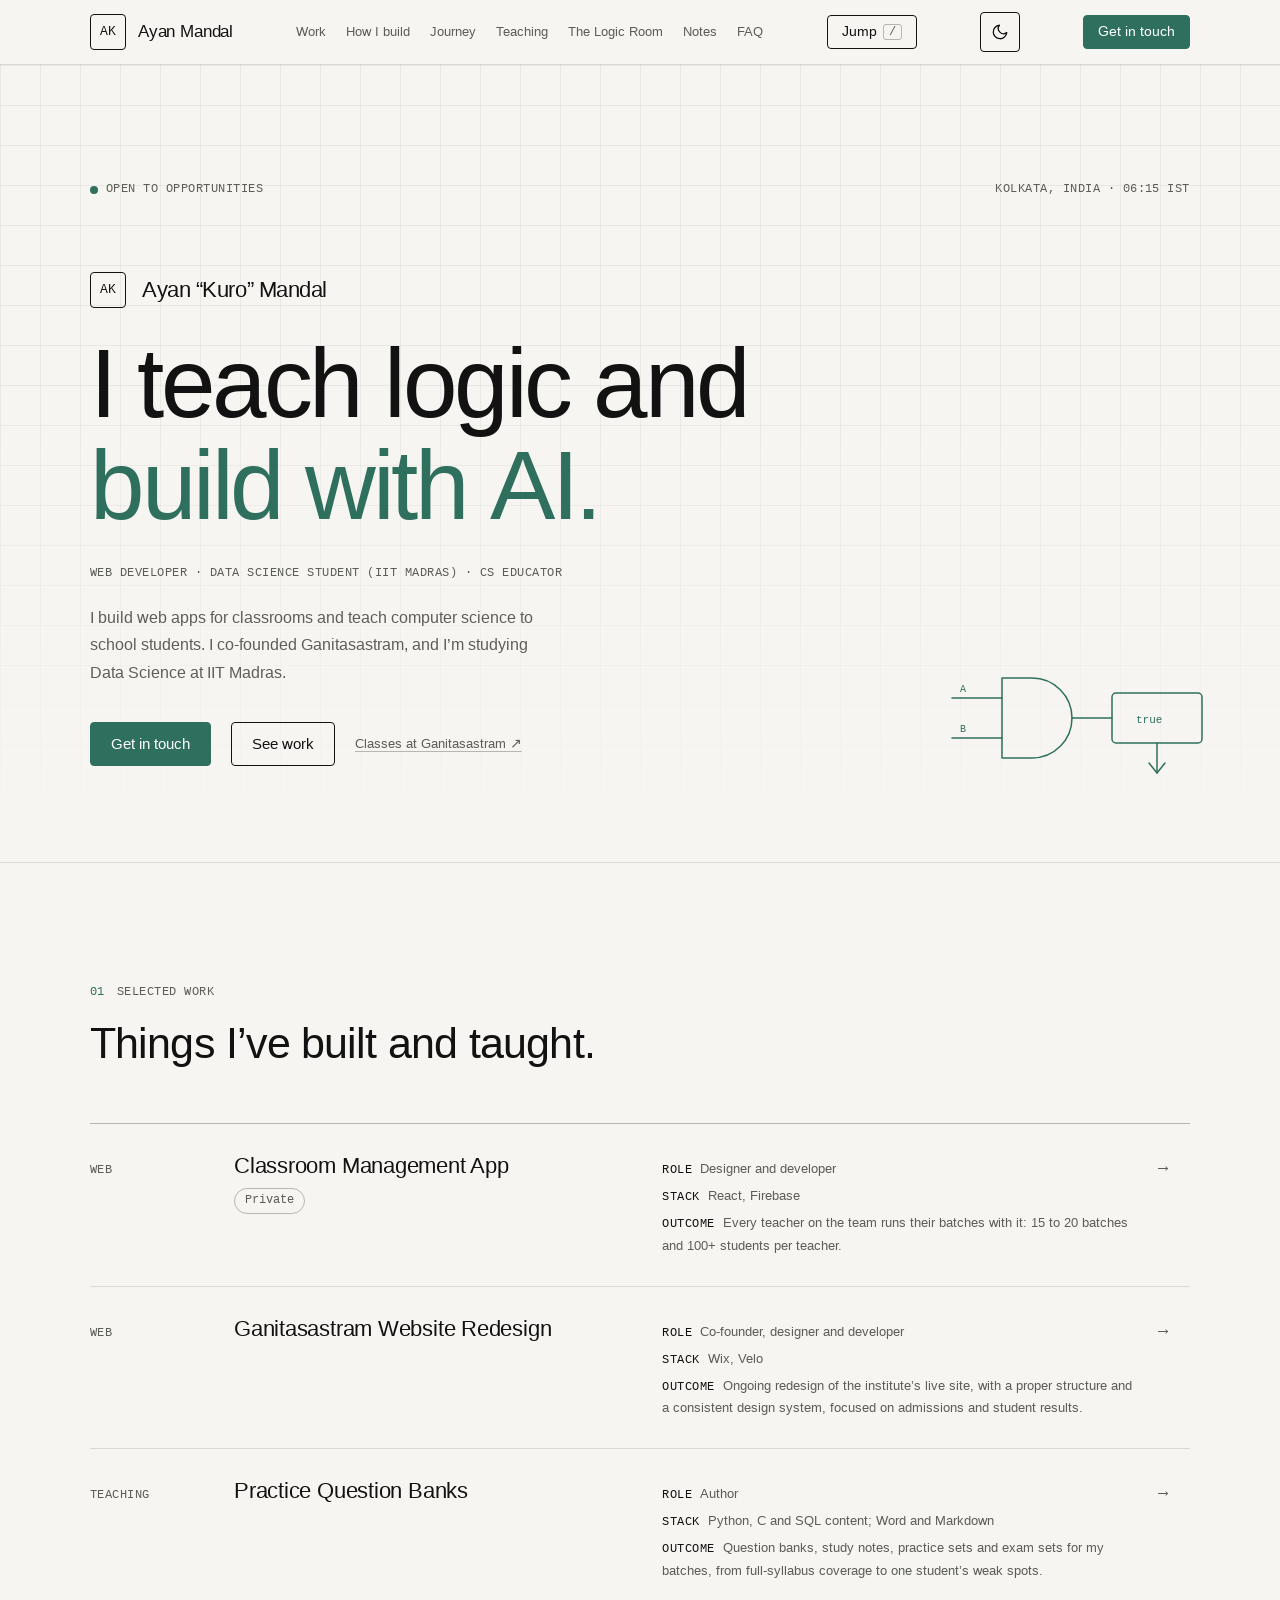
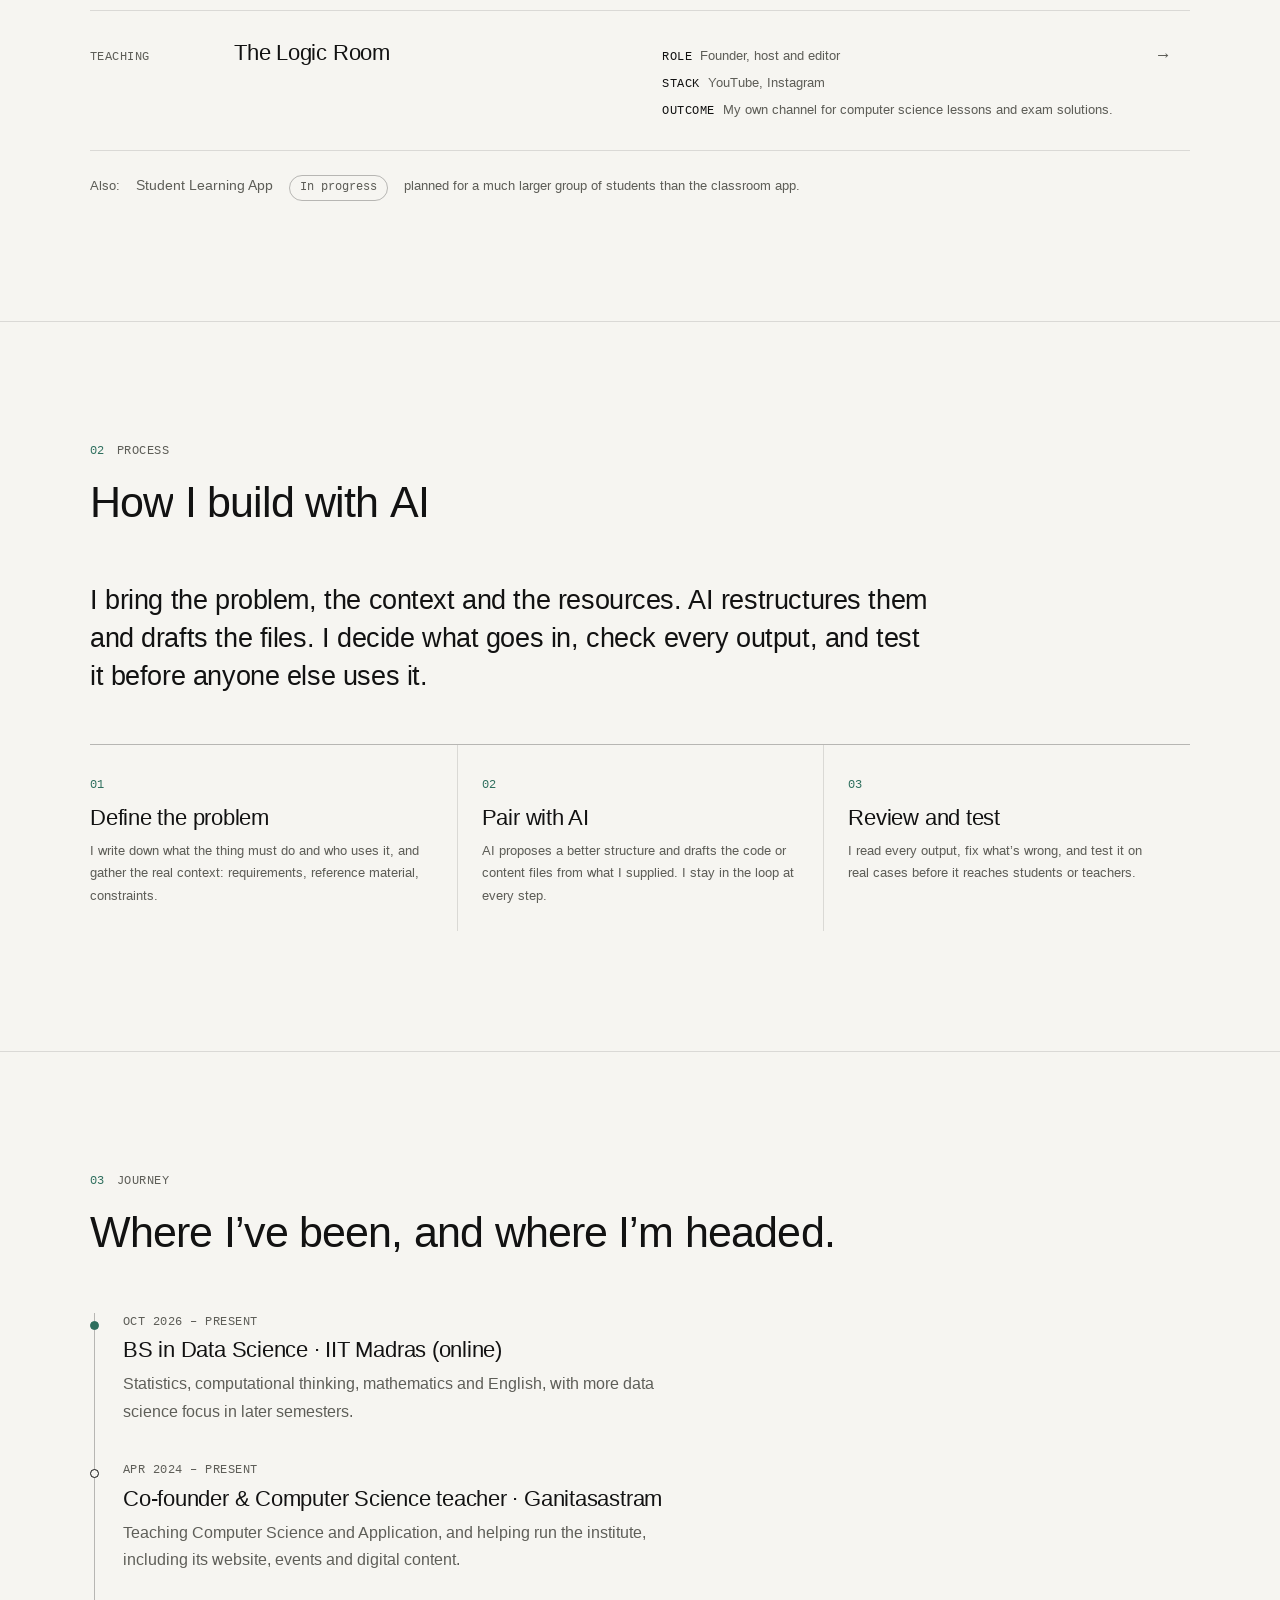
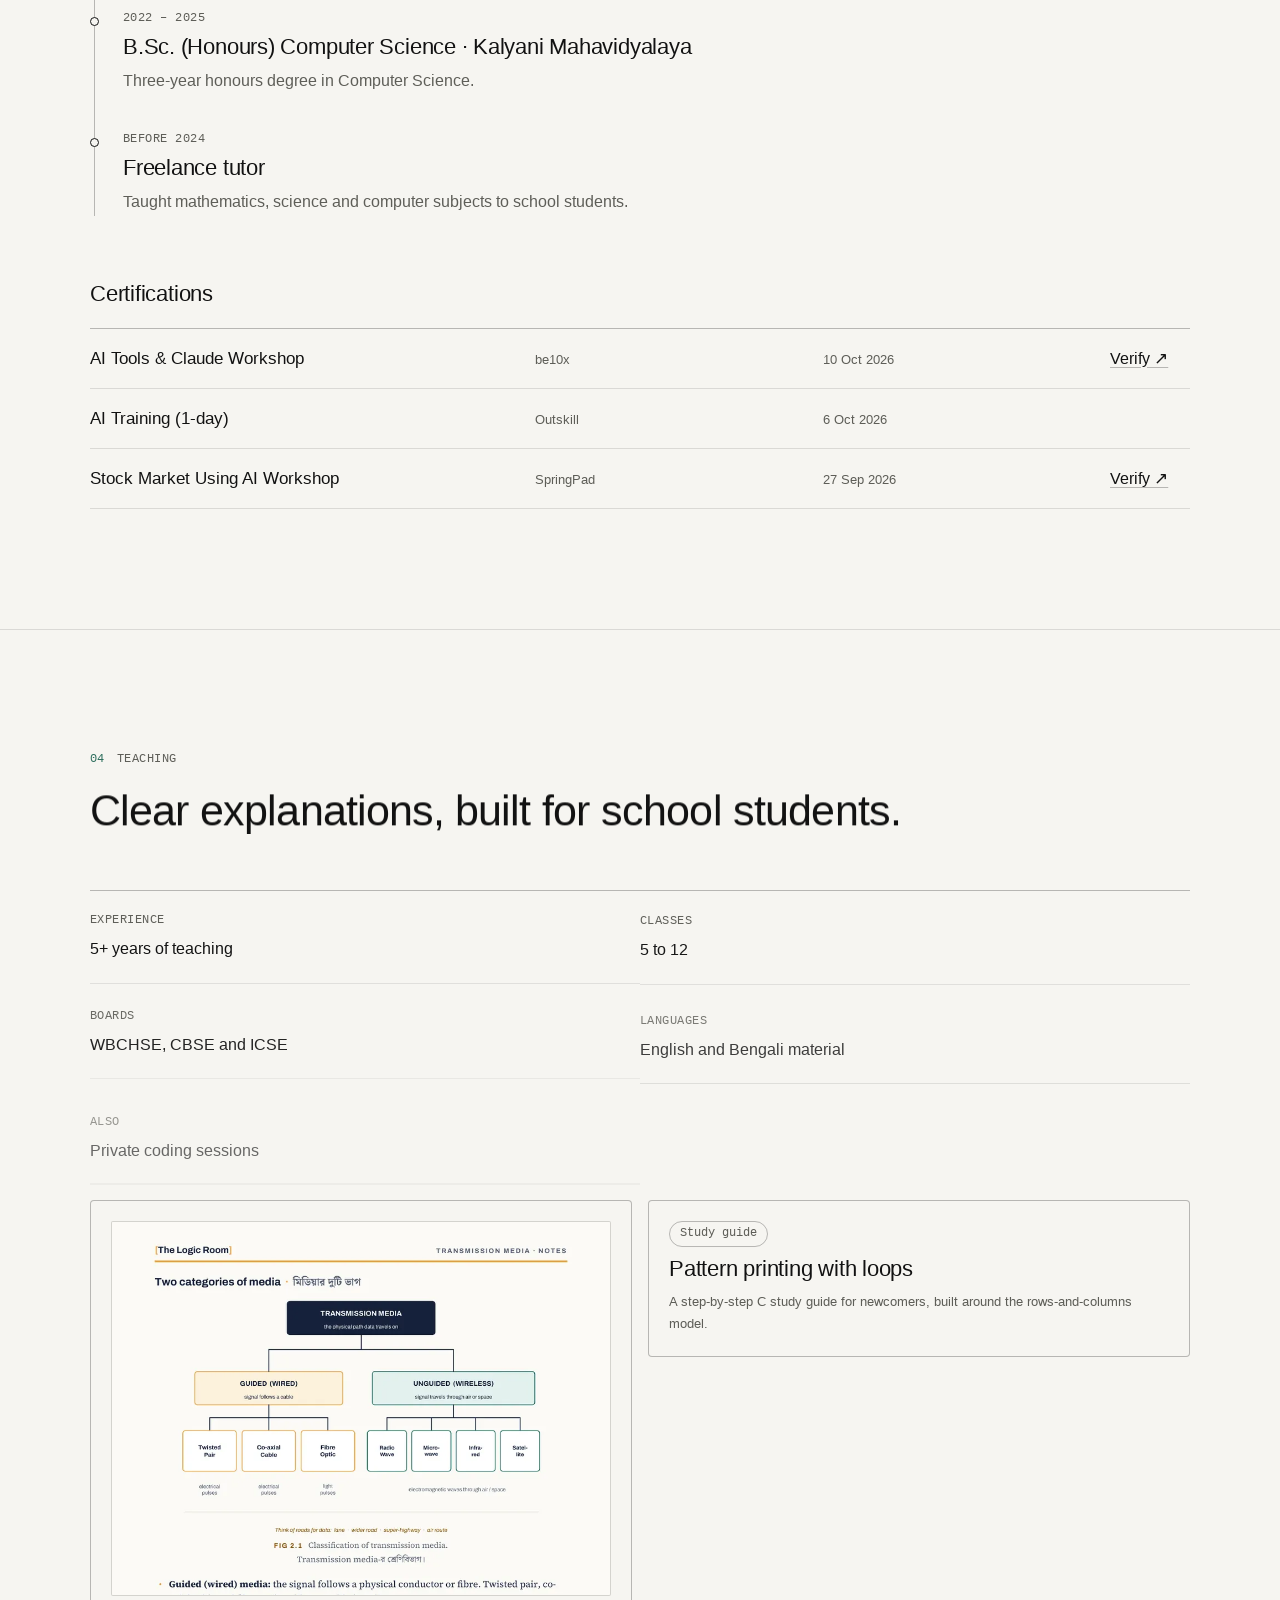
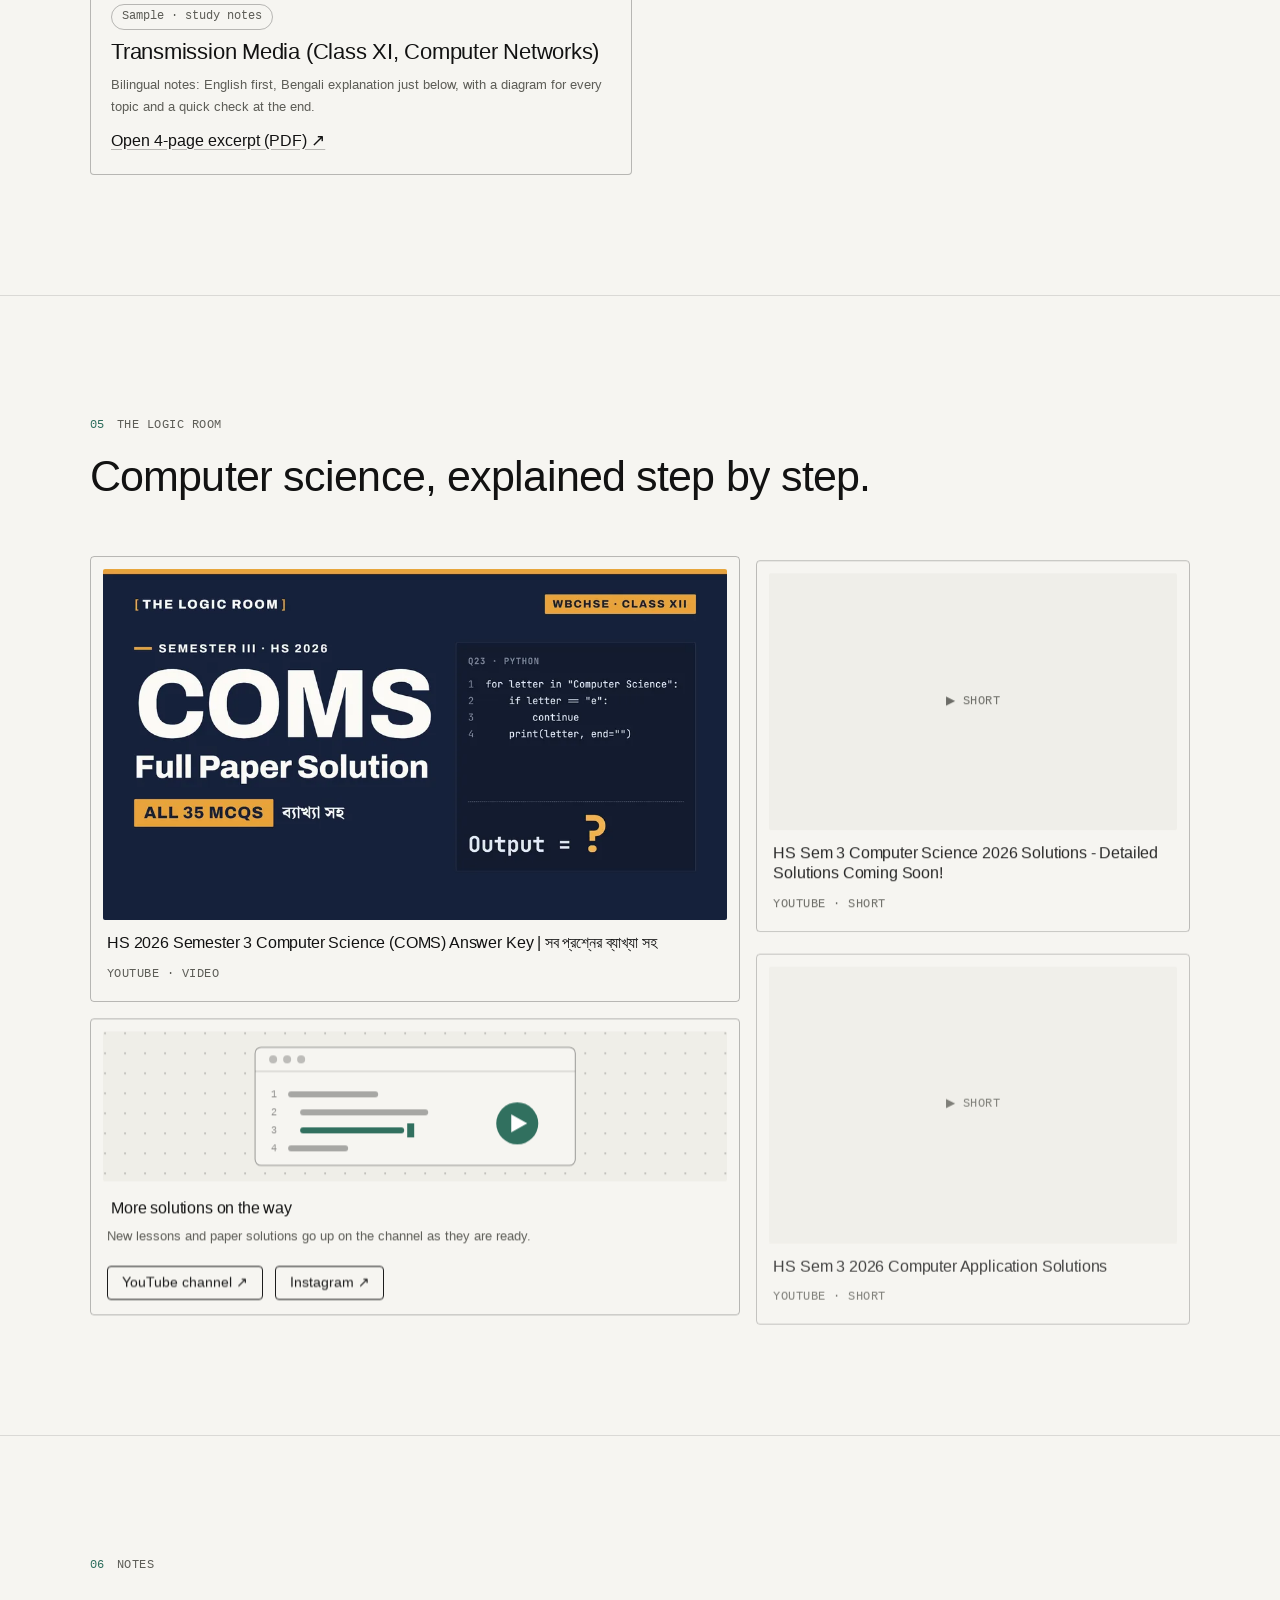
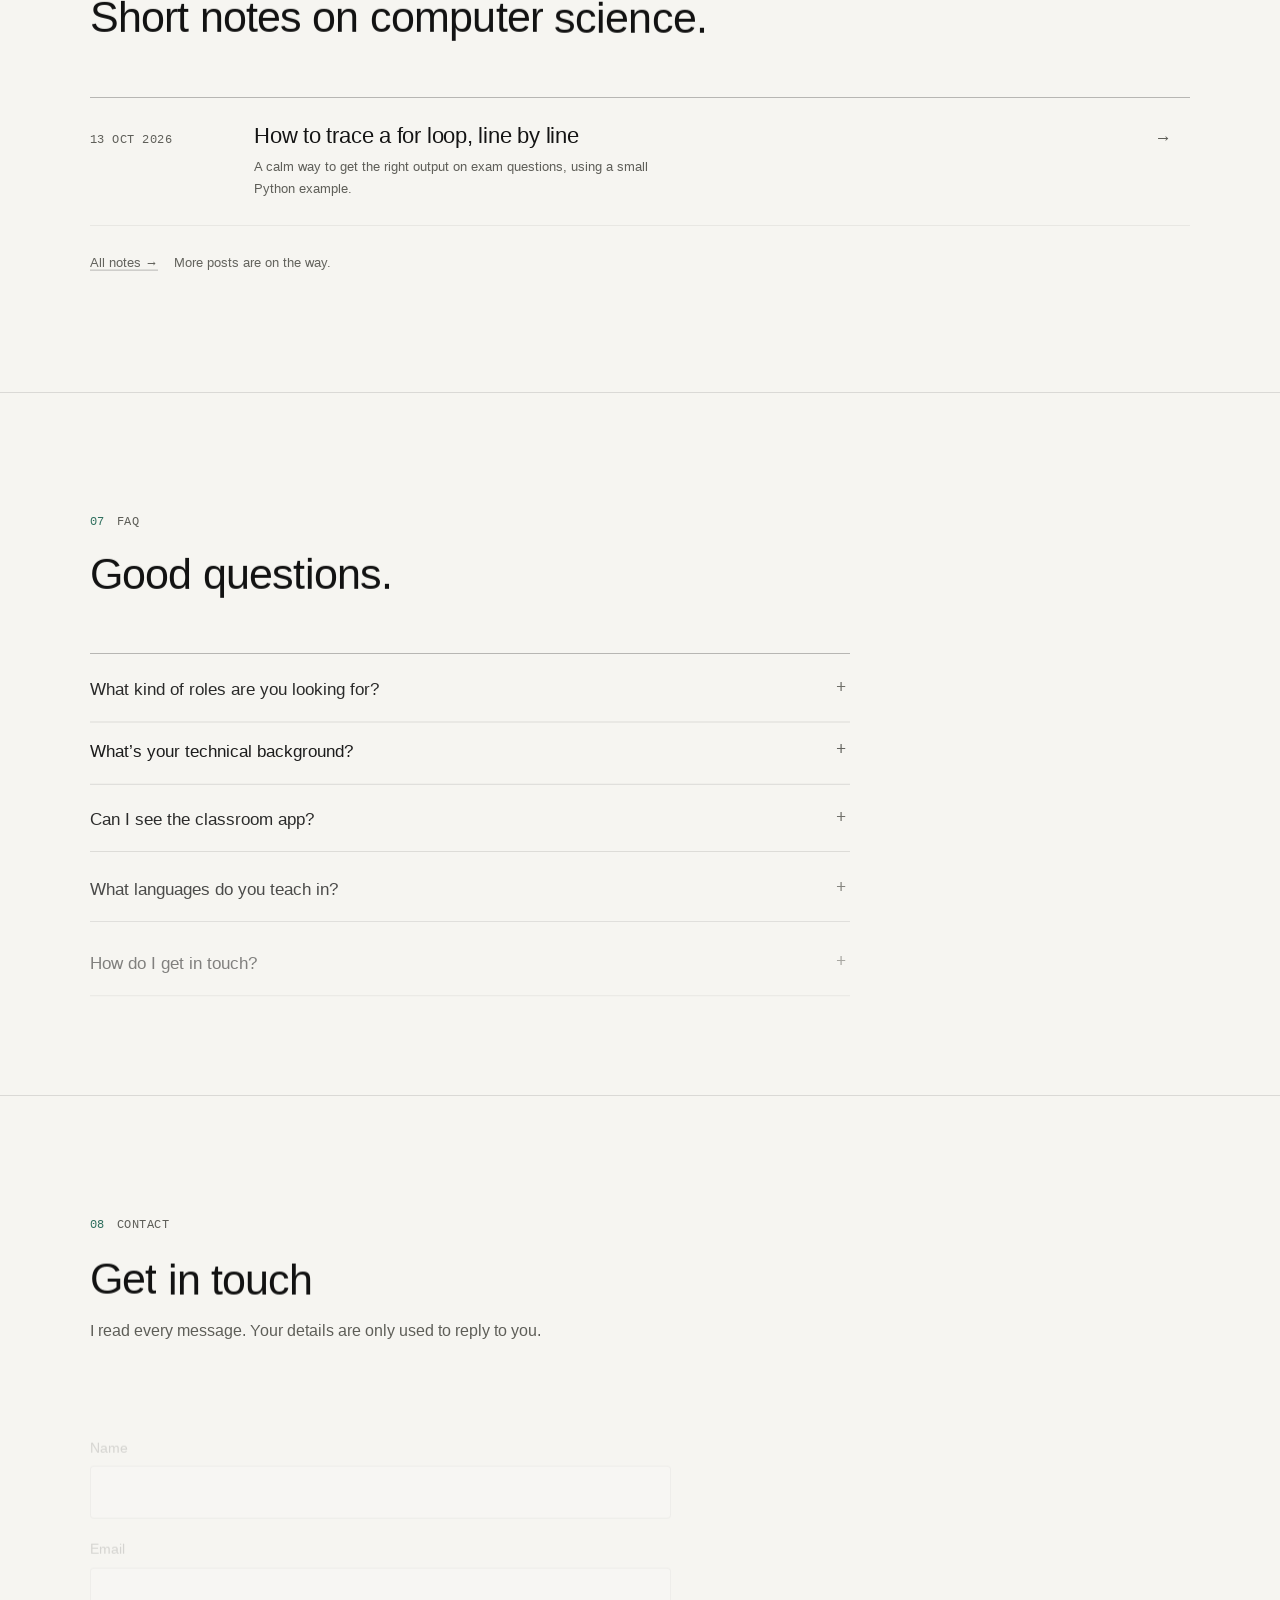
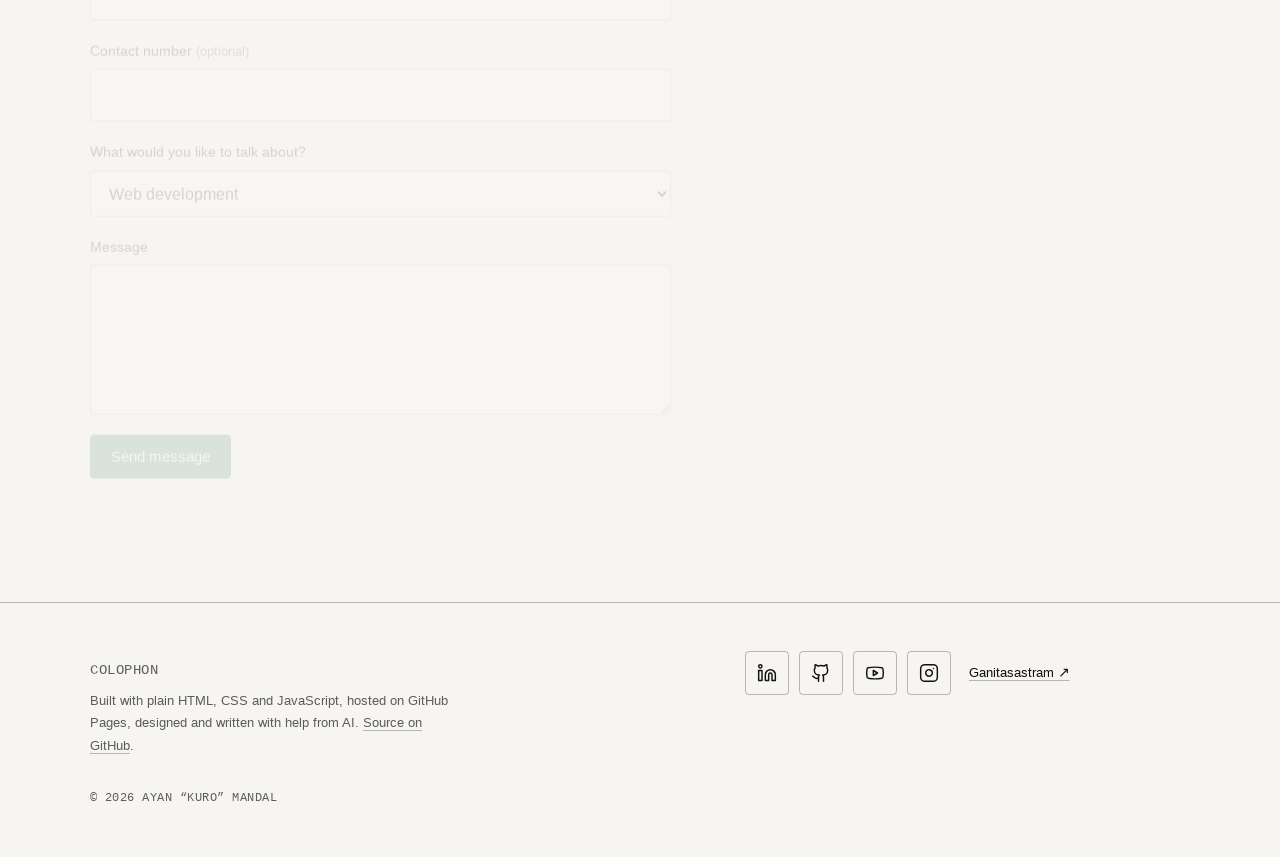
==== commit cef97637: "Add a dark theme with a header toggle - Dark palette as design tokens (tokens.css): same notebook lo" ====
--- a/index.html
+++ b/index.html
@@ -24,7 +24,7 @@
   <link rel="preload" href="assets/fonts/inter-tight-latin-400-normal.woff2" as="font" type="font/woff2" crossorigin>
   <link rel="preload" href="assets/fonts/inter-tight-latin-500-normal.woff2" as="font" type="font/woff2" crossorigin>
   <link rel="preload" href="assets/fonts/jetbrains-mono-latin-400-normal.woff2" as="font" type="font/woff2" crossorigin>
-  <script>document.documentElement.classList.add("js");if(!matchMedia("(prefers-reduced-motion: reduce)").matches)document.documentElement.classList.add("js-motion")</script>
+  <script>try{var t=localStorage.getItem("theme");if(t!=="light"&&t!=="dark")t=matchMedia("(prefers-color-scheme: dark)").matches?"dark":"light";document.documentElement.setAttribute("data-theme",t);if(t==="dark"){var m=document.querySelector('meta[name="theme-color"]');if(m)m.setAttribute("content","#131512")}}catch(e){};document.documentElement.classList.add("js");if(!matchMedia("(prefers-reduced-motion: reduce)").matches)document.documentElement.classList.add("js-motion")</script>
   <link rel="stylesheet" href="css/tokens.css">
   <link rel="stylesheet" href="css/base.css">
   <link rel="stylesheet" href="css/components.css">
@@ -69,9 +69,11 @@
         <a href="#logic-room">The Logic Room</a>
         <a href="#notes">Notes</a>
         <a href="#faq">FAQ</a>
+        <button type="button" class="theme-row" aria-label="Switch to dark mode"><span class="theme-row-label">Dark mode</span></button>
       </nav>
       <button type="button" class="btn btn-sm jump-btn" aria-haspopup="dialog" aria-keyshortcuts="/">Jump <kbd aria-hidden="true">/</kbd></button>
       <a class="btn btn-sm btn-primary nav-cta" href="#contact">Get in touch</a>
+      <button type="button" class="btn btn-sm theme-btn" aria-label="Switch to dark mode"><svg viewBox="0 0 24 24" width="18" height="18" fill="none" stroke="currentColor" stroke-width="1.75" stroke-linecap="round" stroke-linejoin="round" aria-hidden="true" focusable="false"><path class="i-moon" d="M21 12.8A9 9 0 1 1 11.2 3a7 7 0 0 0 9.8 9.8z"/><g class="i-sun"><circle cx="12" cy="12" r="4"/><path d="M12 2v2M12 20v2M4.9 4.9l1.4 1.4M17.7 17.7l1.4 1.4M2 12h2M20 12h2M4.9 19.1l1.4-1.4M17.7 6.3l1.4-1.4"/></g></svg></button>
     </div>
   </header>
 
--- a/css/tokens.css
+++ b/css/tokens.css
@@ -38,6 +38,9 @@
   --hairline-strong: rgba(18, 18, 18, 0.28);
   --accent: #2f6f5e;
   --accent-ink: #ffffff;
+  --field: #ffffff;
+  --danger: #a12a2a;
+  color-scheme: light;
 
   /* type: system fallbacks include Bengali-capable fonts */
   --font-ui: "Inter Tight", "Inter Tight Fallback", system-ui, -apple-system, "Segoe UI", Roboto, "Noto Sans Bengali", "Nirmala UI", sans-serif;
@@ -57,3 +60,19 @@
   --col-wide: 1100px;
   --radius: 4px;
 }
+
+/* Dark theme. <html data-theme="dark"> is set by the small script in each page's head: the saved
+   choice first, otherwise the visitor's system setting. Same notebook, same single green accent. */
+:root[data-theme="dark"] {
+  --paper: #131512;
+  --paper-2: #1b1e1a;
+  --ink: #ecebe4;
+  --muted: #a2a29a;
+  --hairline: rgba(236, 235, 228, 0.13);
+  --hairline-strong: rgba(236, 235, 228, 0.3);
+  --accent: #62ab95;
+  --accent-ink: #0d1713;
+  --field: #1b1e1a;
+  --danger: #ef8f8f;
+  color-scheme: dark;
+}
--- a/css/components.css
+++ b/css/components.css
@@ -173,7 +173,7 @@
 .field label { font-size: var(--fs-small); font-weight: 500; }
 .field .opt { color: var(--muted); font-weight: 400; }
 .field input, .field select, .field textarea {
-  font: inherit; color: var(--ink); background: #fff;
+  font: inherit; color: var(--ink); background: var(--field);
   border: 1px solid var(--hairline-strong); border-radius: var(--radius);
   padding: 12px 14px; width: 100%;
 }
@@ -182,7 +182,7 @@
 .form-note { font-size: var(--fs-small); color: var(--muted); }
 .form-status { min-height: 1.5em; font-size: var(--fs-small); }
 .form-status.ok { color: var(--accent); }
-.form-status.err { color: #a12a2a; }
+.form-status.err { color: var(--danger); }
 .honeypot { position: absolute; left: -9999px; width: 1px; height: 1px; opacity: 0; }
 .contact-side { display: grid; gap: 16px; align-content: start; color: var(--ink); }
 .contact-art { width: 100%; max-width: 460px; height: auto; display: block; border: 1px solid var(--hairline); border-radius: var(--radius); background: var(--paper-2); }
@@ -260,17 +260,18 @@
 .jump-item:hover, .jump-item:focus-visible { background: var(--paper-2); }
 .jump-cmd { font-family: var(--font-mono); font-size: .9rem; }
 .jump-desc { color: var(--muted); font-size: var(--fs-small); }
-.jump-status { min-height: 1.3em; text-transform: none; letter-spacing: 0; color: #a12a2a; }
+.jump-status { min-height: 1.3em; text-transform: none; letter-spacing: 0; color: var(--danger); }
 .jump-hint { text-transform: none; }
 
 /* ---------- mobile menu ---------- */
-/* Below 860px the section links collapse behind a menu button, so the sticky header stays one row.
+/* Below 1080px (the width the inline links, Jump, theme toggle and button need, plus a scrollbar) the section links collapse
+   behind a menu button, so the sticky header stays one row.
    Without JS (no html.js) the links stay in view as a wrapped row, as before. */
 .menu-btn { display: none; order: 4; width: 40px; height: 40px; padding: 0; justify-content: center; }
 .menu-btn svg { display: block; }
 .menu-btn .i-close, .menu-btn[aria-expanded="true"] .i-open { display: none; }
 .menu-btn[aria-expanded="true"] .i-close { display: inline; }
-@media (max-width: 859px) {
+@media (max-width: 1079px) {
   .js .menu-btn { display: inline-flex; }
   .js .nav-links {
     display: none; position: absolute; top: 100%; left: 0; right: 0; order: 0; width: auto;
@@ -292,6 +293,24 @@
   .js .brand > span:not(.monogram) { position: absolute; width: 1px; height: 1px; margin: -1px; overflow: hidden; clip: rect(0 0 0 0); white-space: nowrap; }
 }
 
+/* ---------- theme toggle ---------- */
+/* Header icon button; on phones (under 600px) the same switch moves into the menu panel instead. */
+.theme-btn { order: 2; width: 40px; height: 40px; padding: 0; justify-content: center; }
+.theme-btn svg { display: block; }
+.theme-btn .i-sun, html[data-theme="dark"] .theme-btn .i-moon { display: none; }
+html[data-theme="dark"] .theme-btn .i-sun { display: inline; }
+.theme-row { display: none; }
+html:not(.js) .theme-btn { display: none; }
+@media (max-width: 599px) {
+  .menu-btn ~ .theme-btn { display: none; }
+  .js .theme-row {
+    display: flex; align-items: center; width: 100%; padding: 14px 0;
+    font: inherit; font-size: 1.1rem; color: var(--ink); background: none; border: 0; cursor: pointer; text-align: left;
+  }
+}
+/* the white notes page and thumbnails are easier on the eyes when slightly dimmed in the dark theme */
+html[data-theme="dark"] :is(.card-preview, .lr-thumb) img { filter: brightness(0.9); }
+
 @media (prefers-reduced-motion: reduce) {
   *, *::before, *::after { transition-duration: 0.01ms !important; animation-duration: 0.01ms !important; }
 }
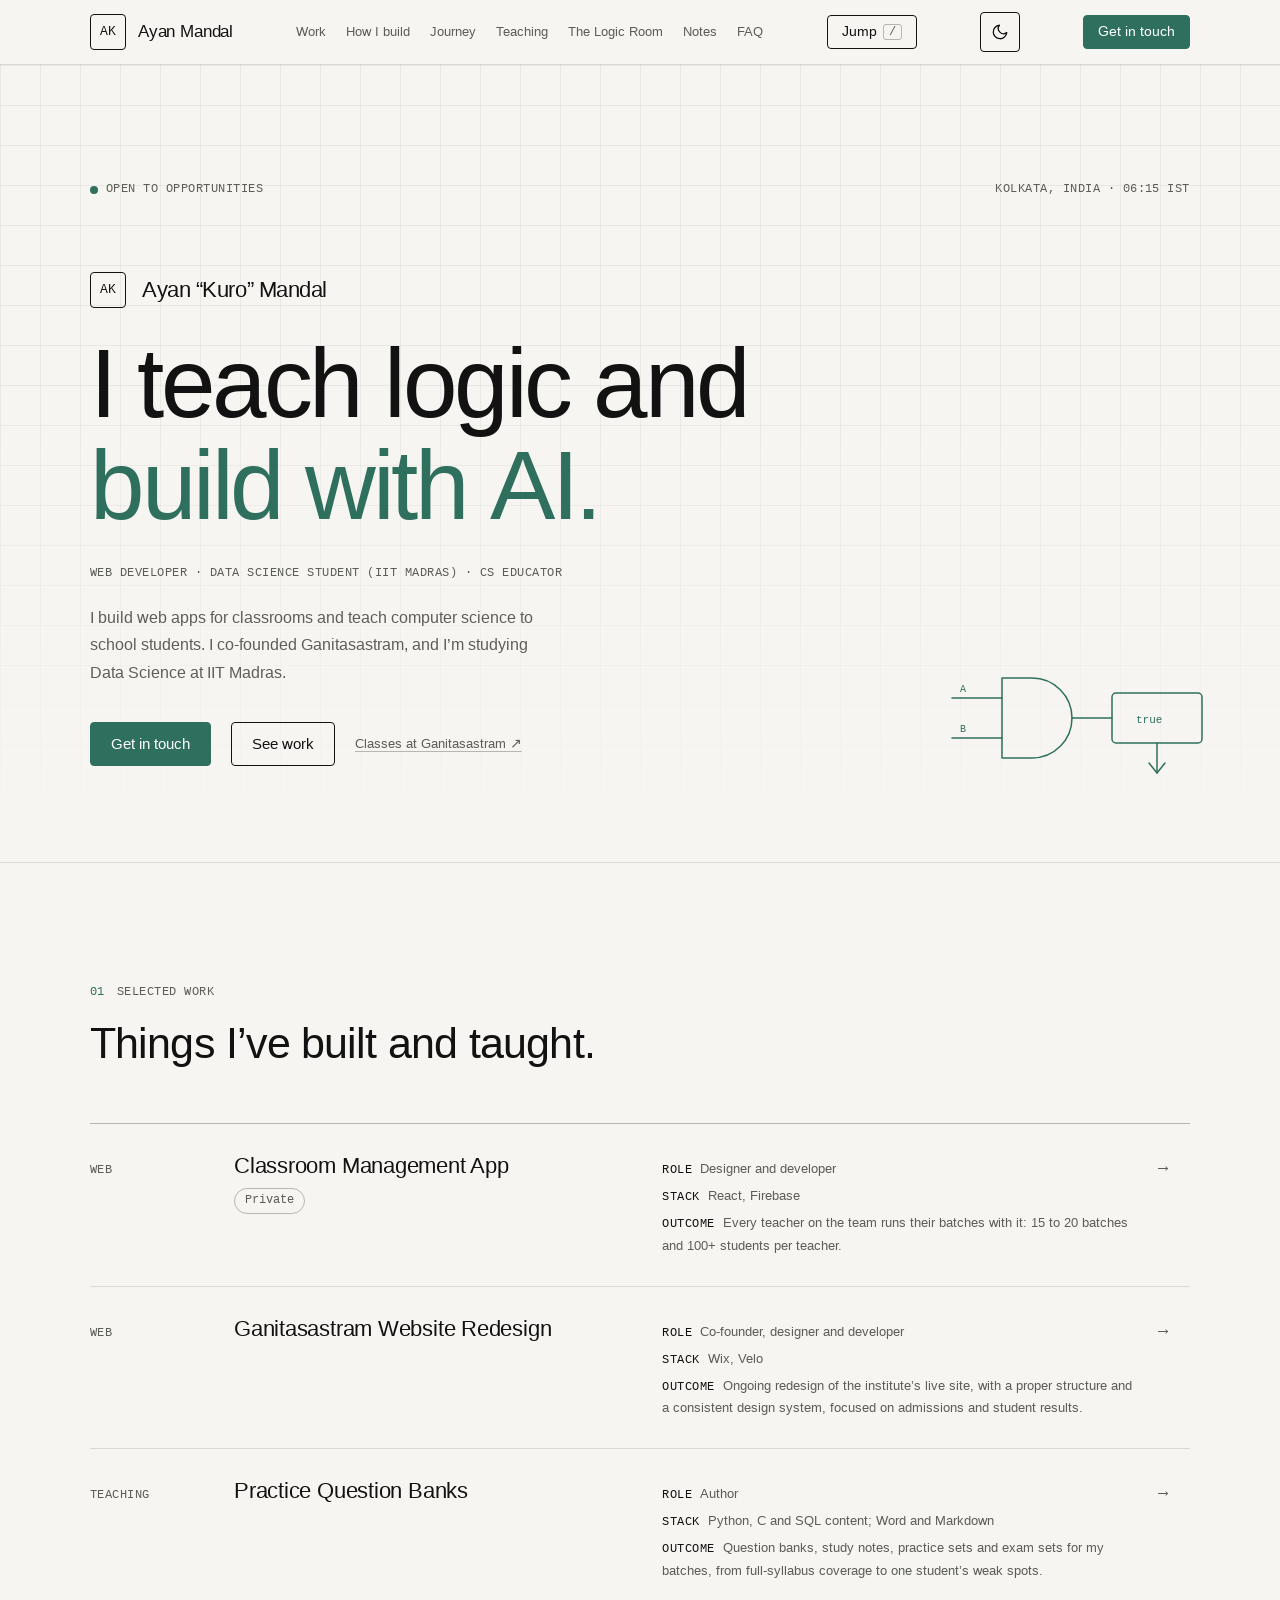
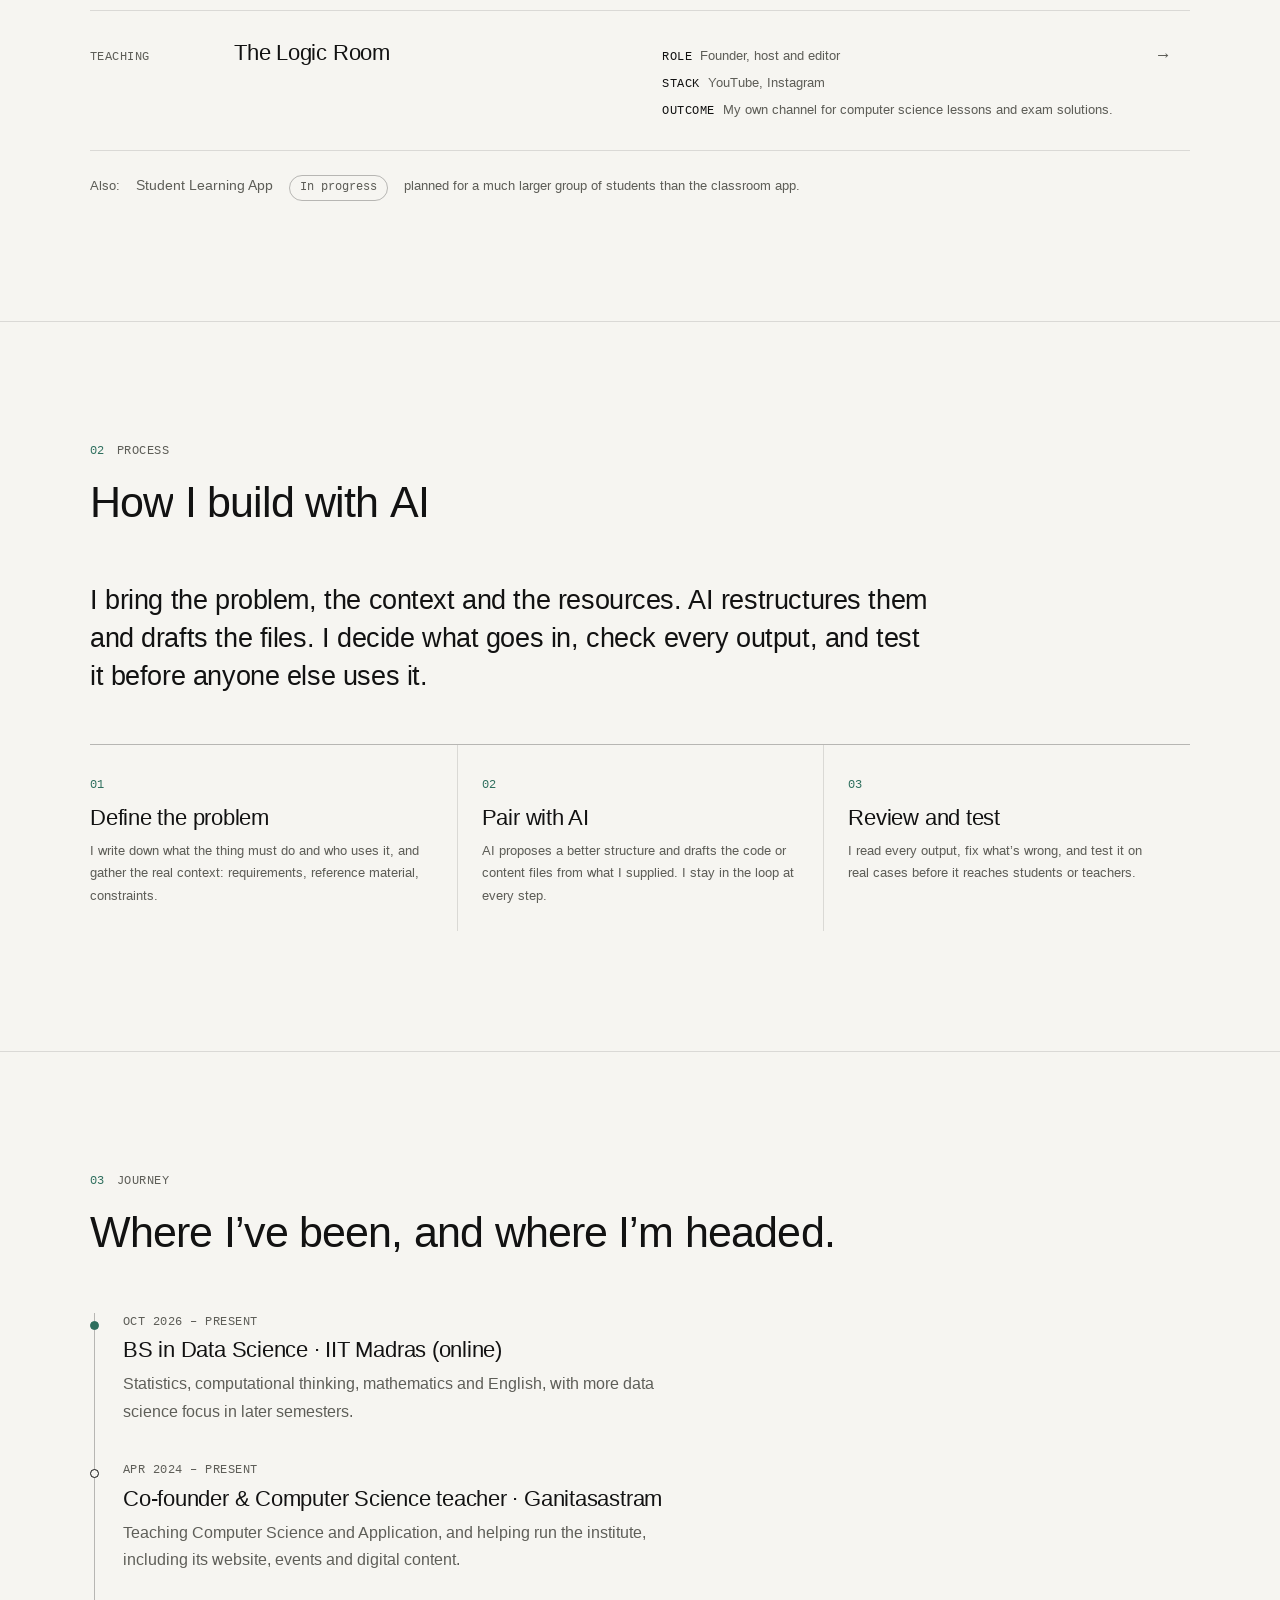
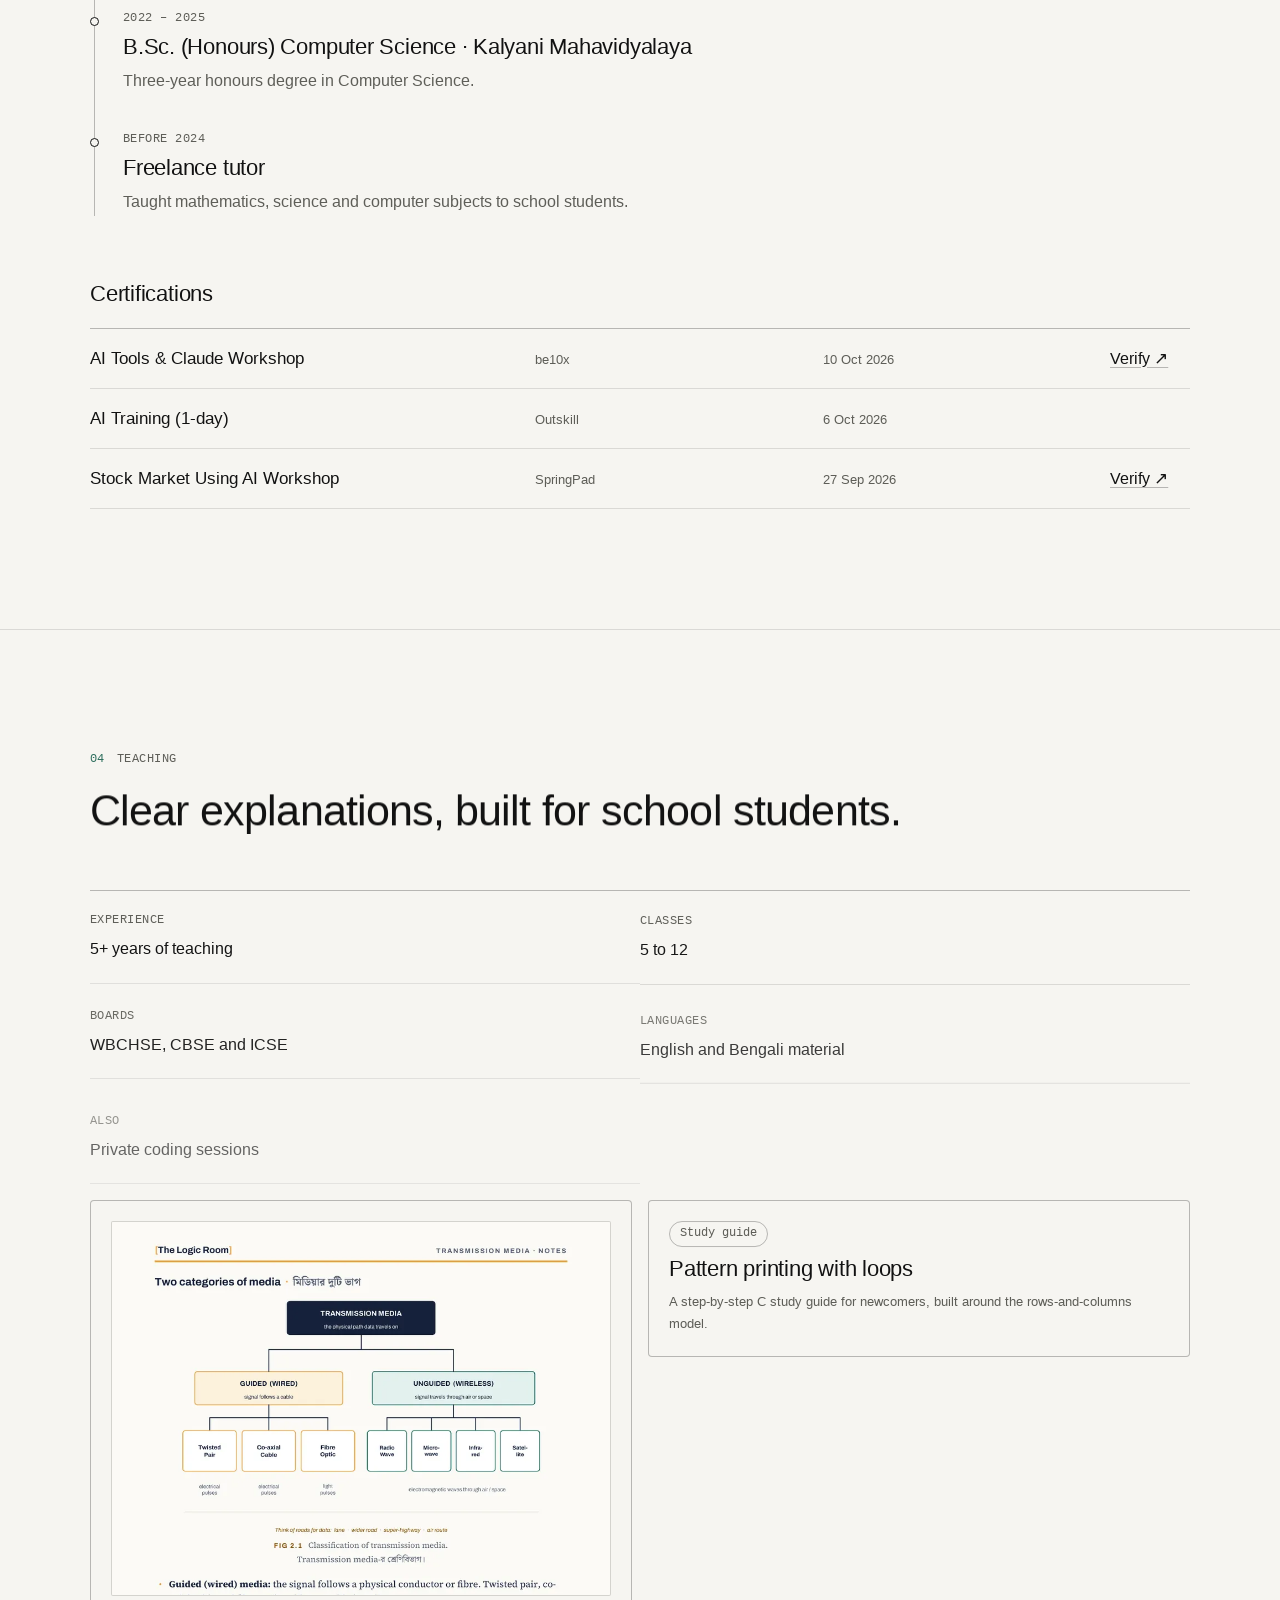
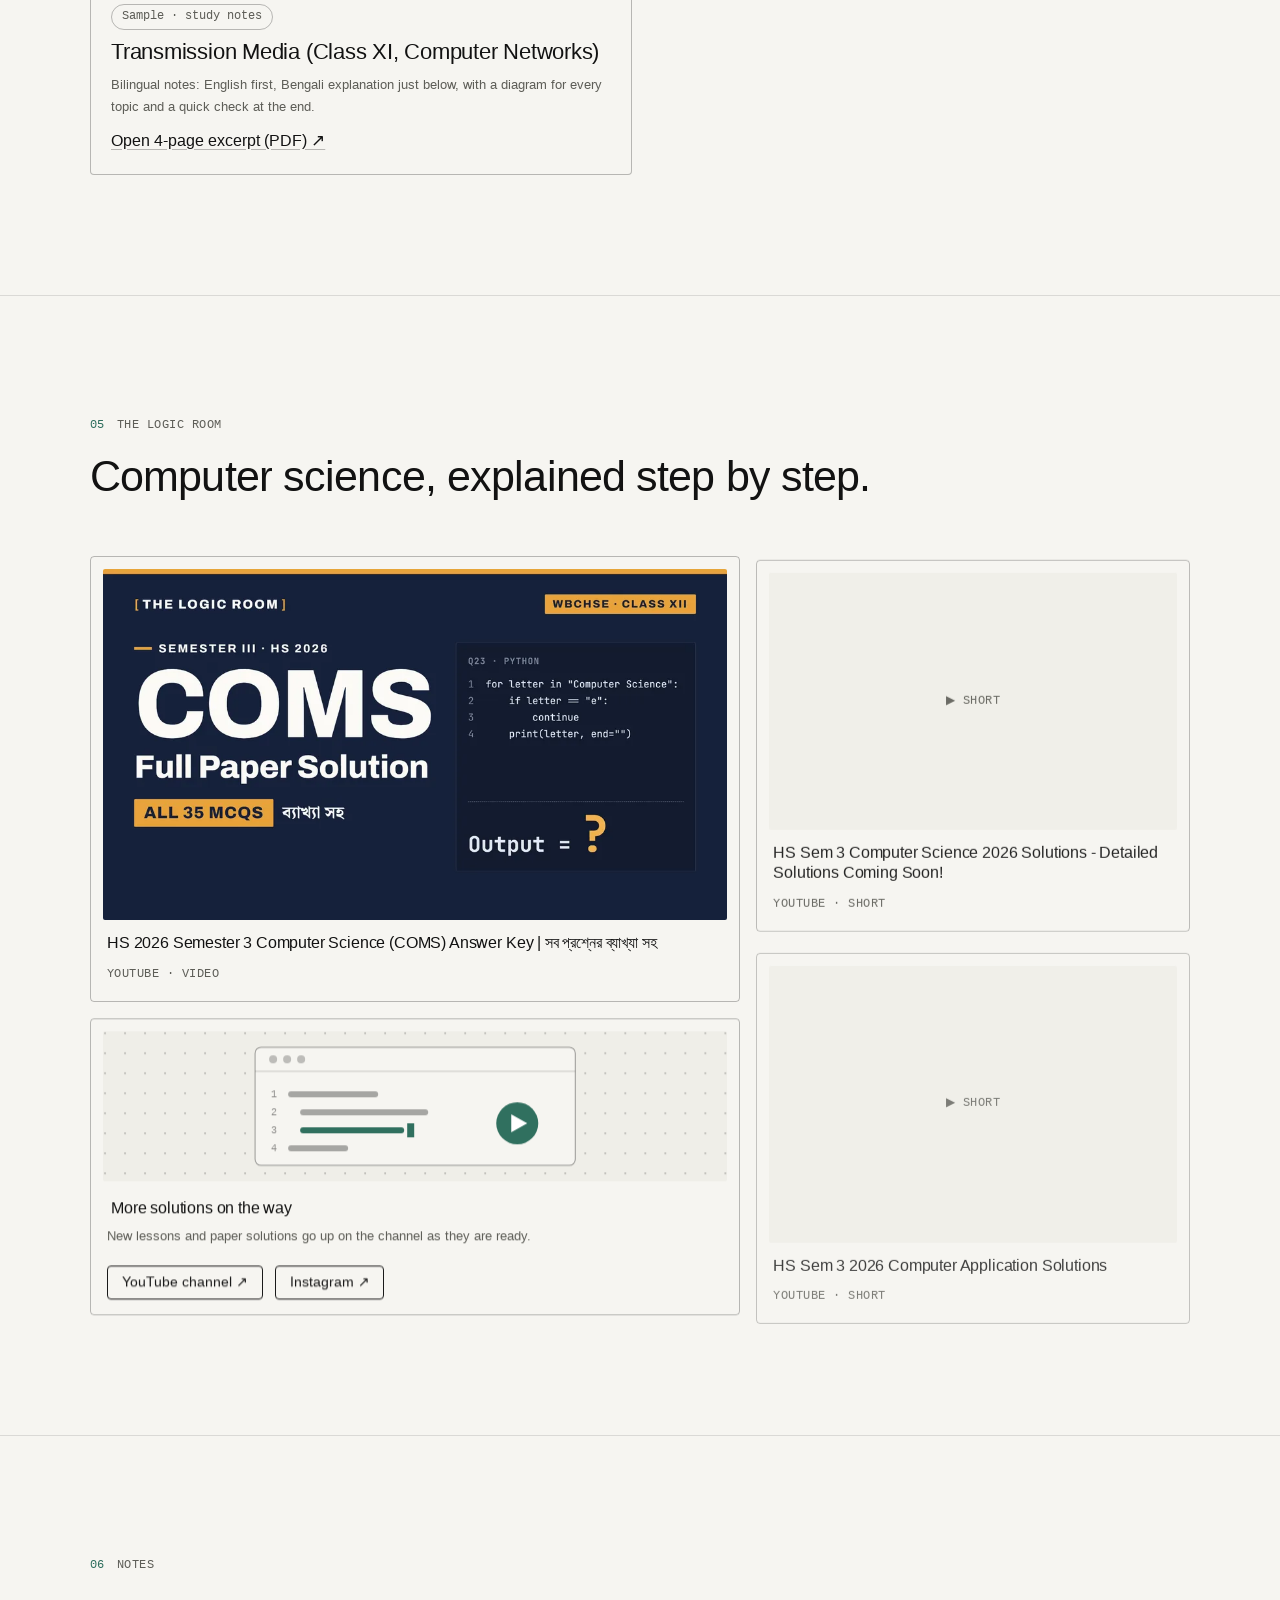
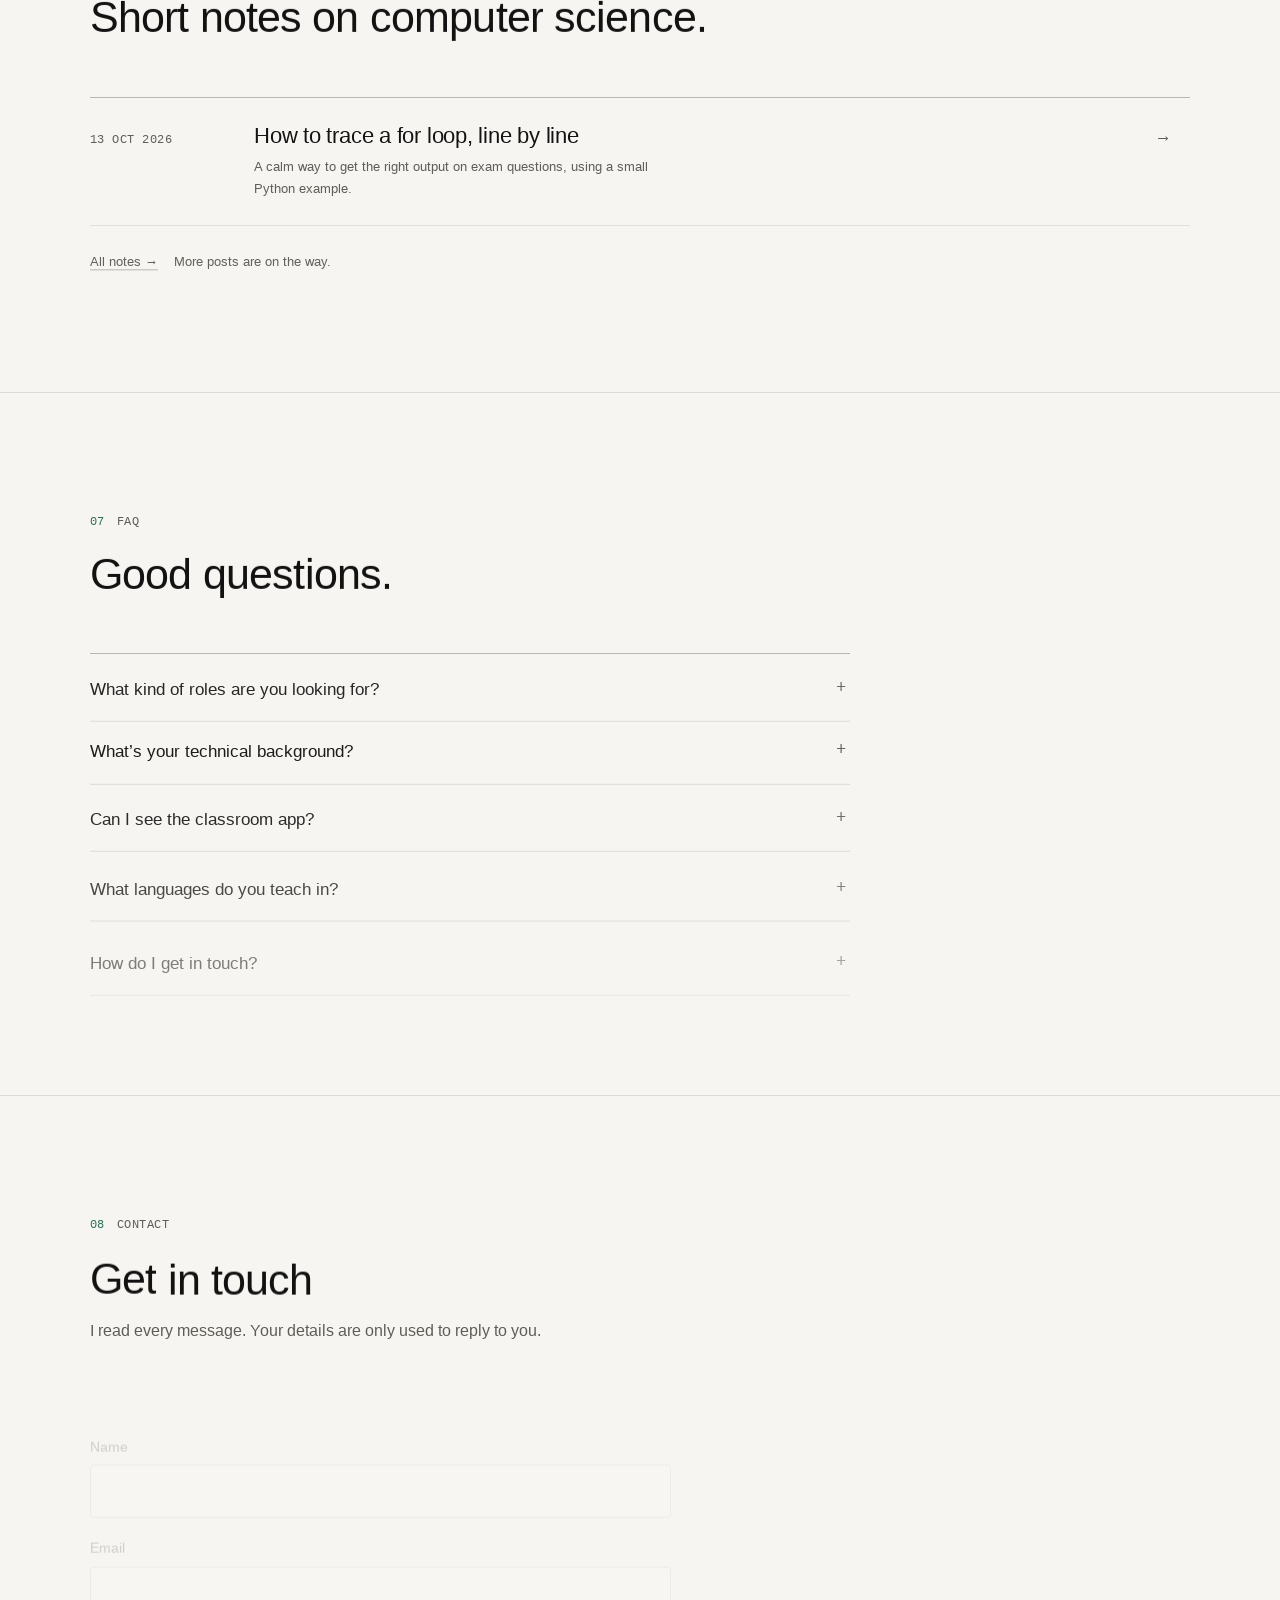
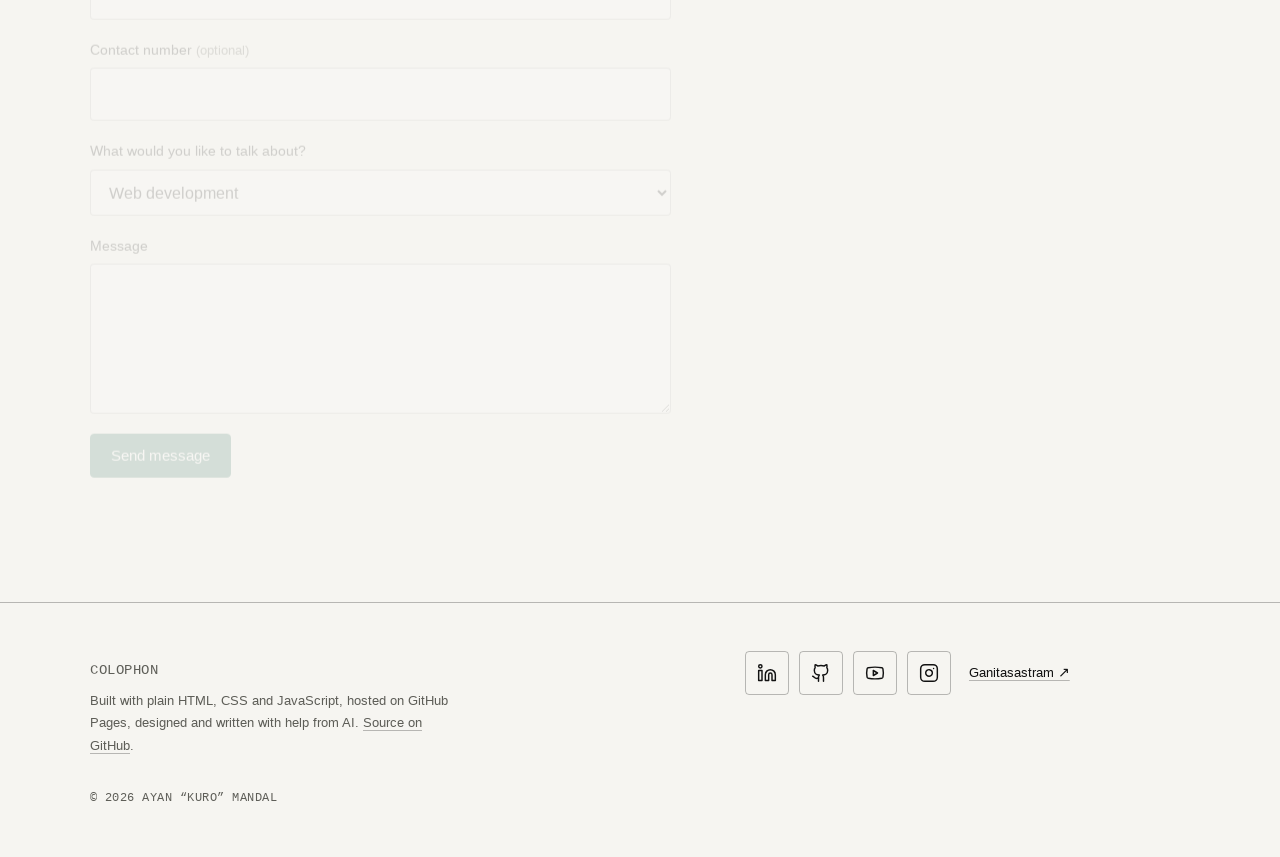
==== commit 70dd3abe: "Version the changed CSS and JS links so returning visitors get matching files GitHub Pages lets brow" ====
--- a/index.html
+++ b/index.html
@@ -25,9 +25,9 @@
   <link rel="preload" href="assets/fonts/inter-tight-latin-500-normal.woff2" as="font" type="font/woff2" crossorigin>
   <link rel="preload" href="assets/fonts/jetbrains-mono-latin-400-normal.woff2" as="font" type="font/woff2" crossorigin>
   <script>try{var t=localStorage.getItem("theme");if(t!=="light"&&t!=="dark")t=matchMedia("(prefers-color-scheme: dark)").matches?"dark":"light";document.documentElement.setAttribute("data-theme",t);if(t==="dark"){var m=document.querySelector('meta[name="theme-color"]');if(m)m.setAttribute("content","#131512")}}catch(e){};document.documentElement.classList.add("js");if(!matchMedia("(prefers-reduced-motion: reduce)").matches)document.documentElement.classList.add("js-motion")</script>
-  <link rel="stylesheet" href="css/tokens.css">
+  <link rel="stylesheet" href="css/tokens.css?v=2">
   <link rel="stylesheet" href="css/base.css">
-  <link rel="stylesheet" href="css/components.css">
+  <link rel="stylesheet" href="css/components.css?v=2">
 
   <script type="application/ld+json">
   {
@@ -504,7 +504,7 @@
 
   <script src="js/vendor/gsap.min.js" defer></script>
   <script src="js/vendor/ScrollTrigger.min.js" defer></script>
-  <script src="js/main.js" defer></script>
+  <script src="js/main.js?v=2" defer></script>
   <script src="js/localtime.js" defer></script>
   <script src="js/motion.js" defer></script>
   <script src="js/jumpbar.js" defer></script>
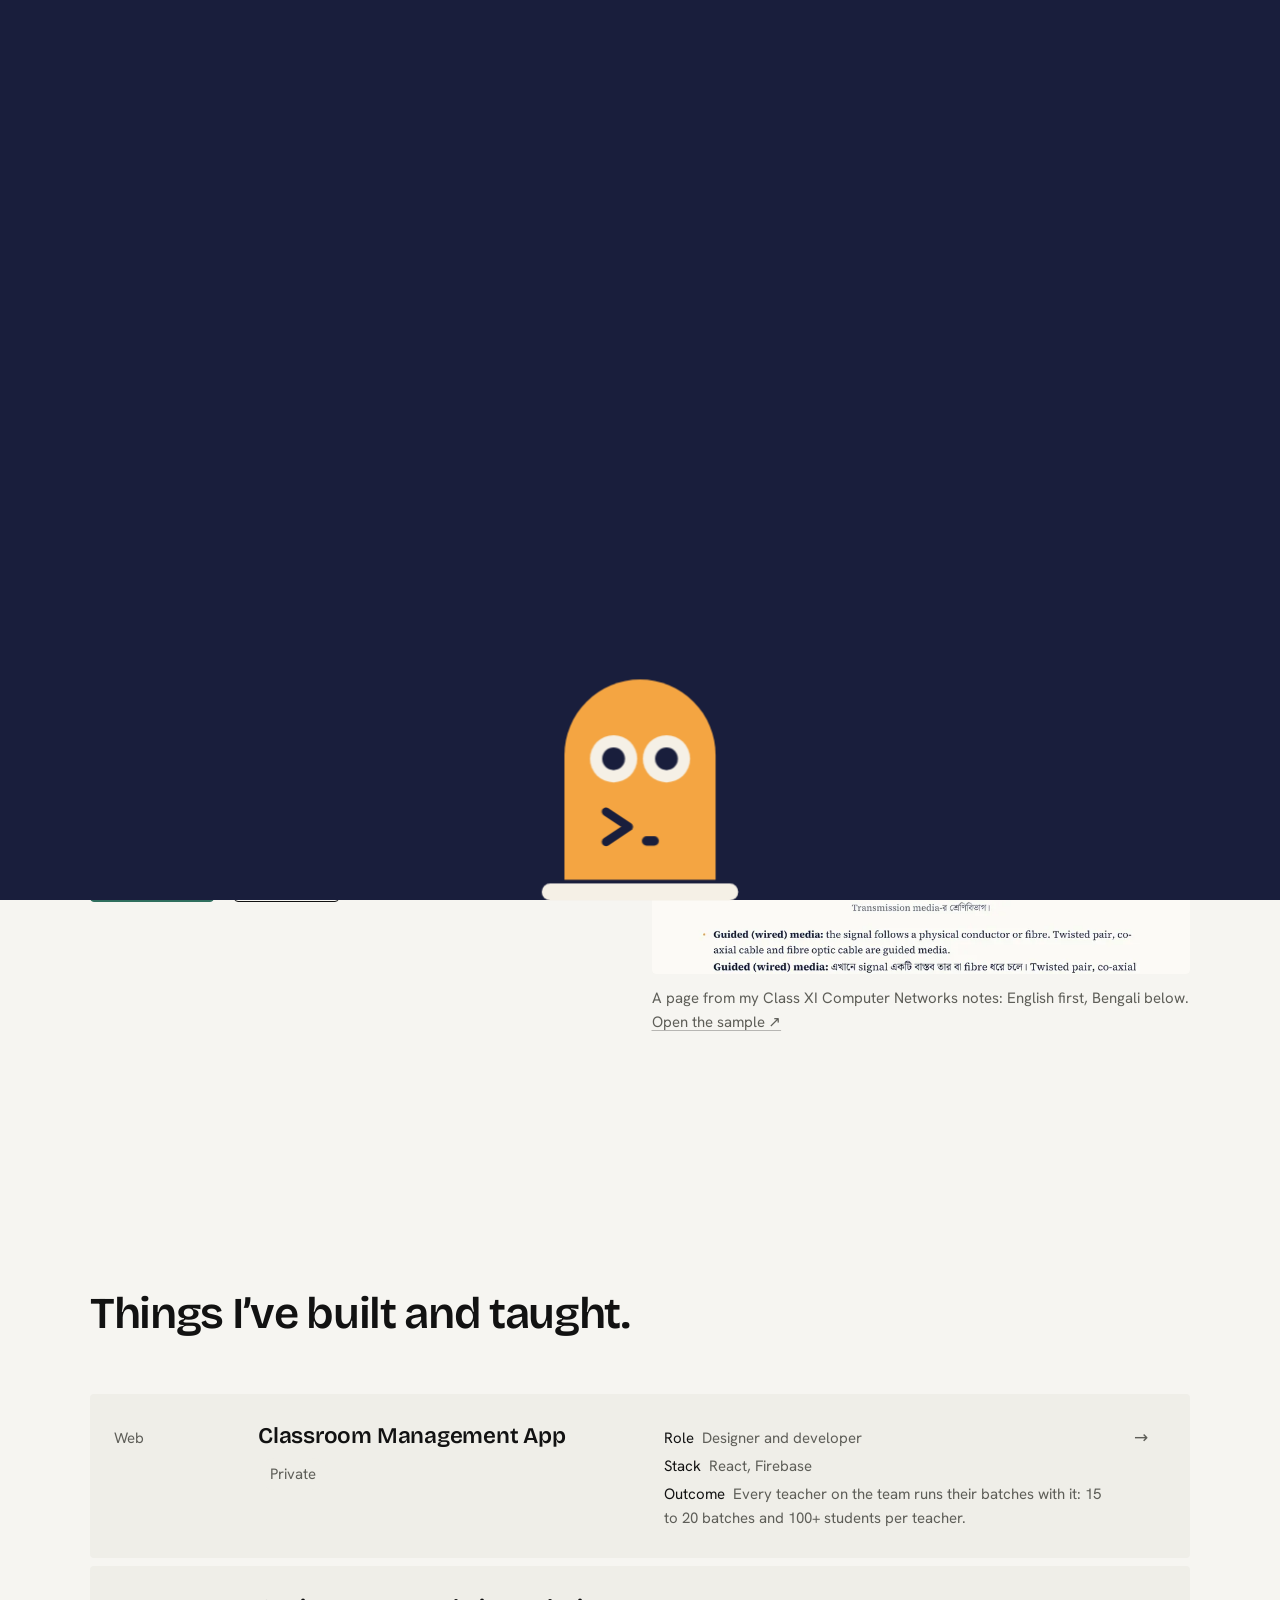
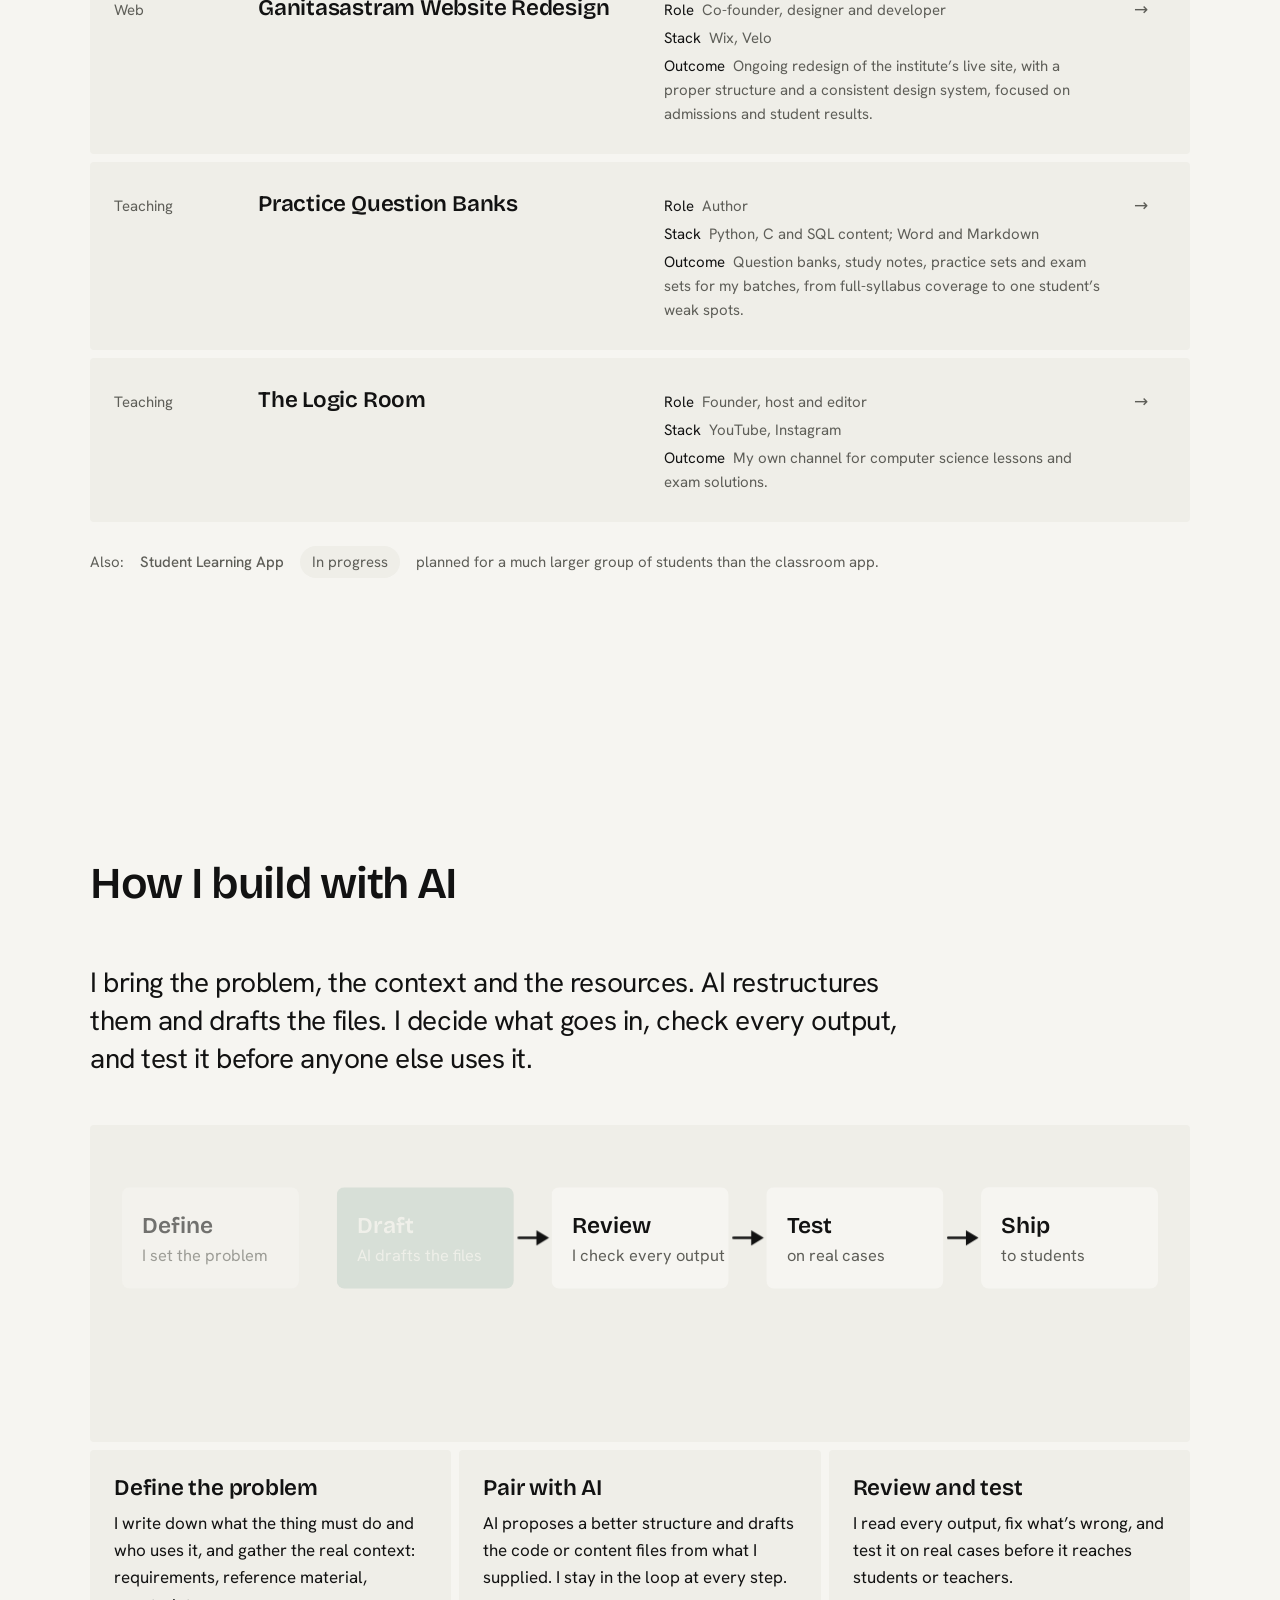
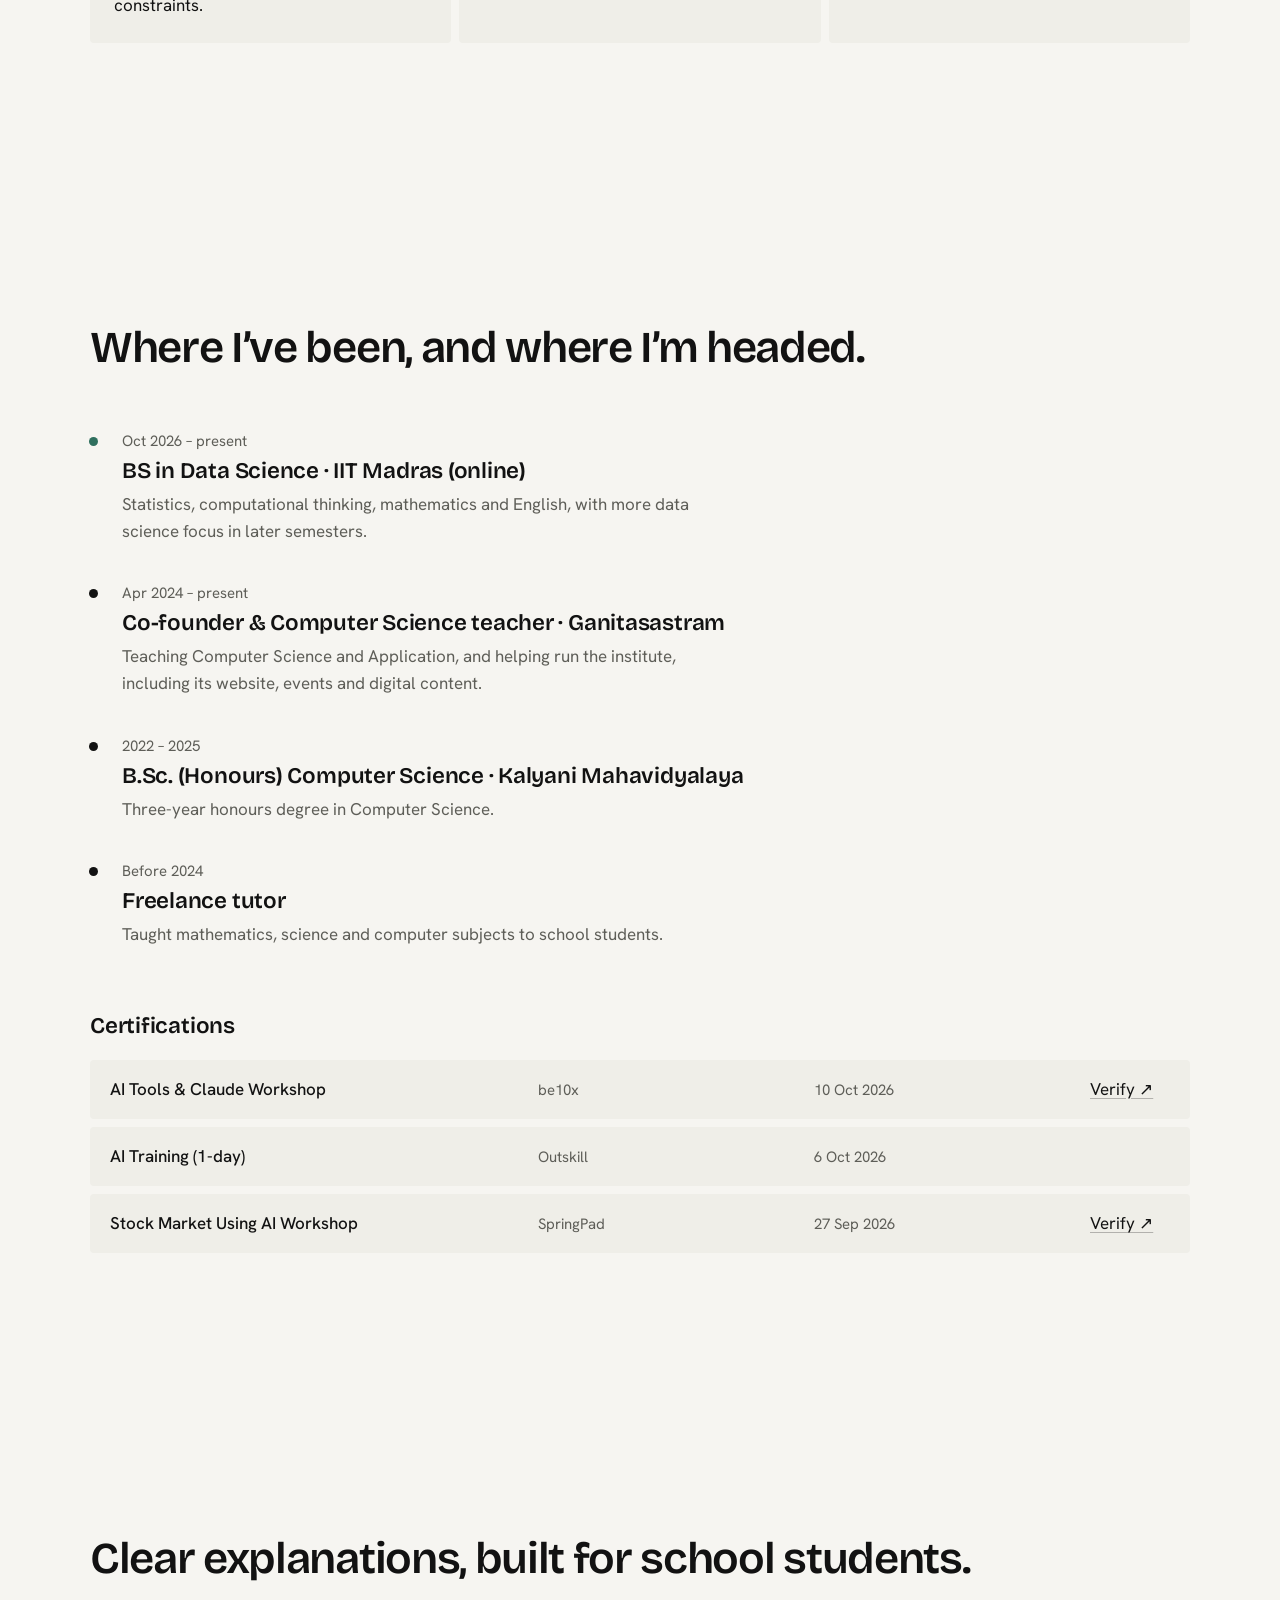
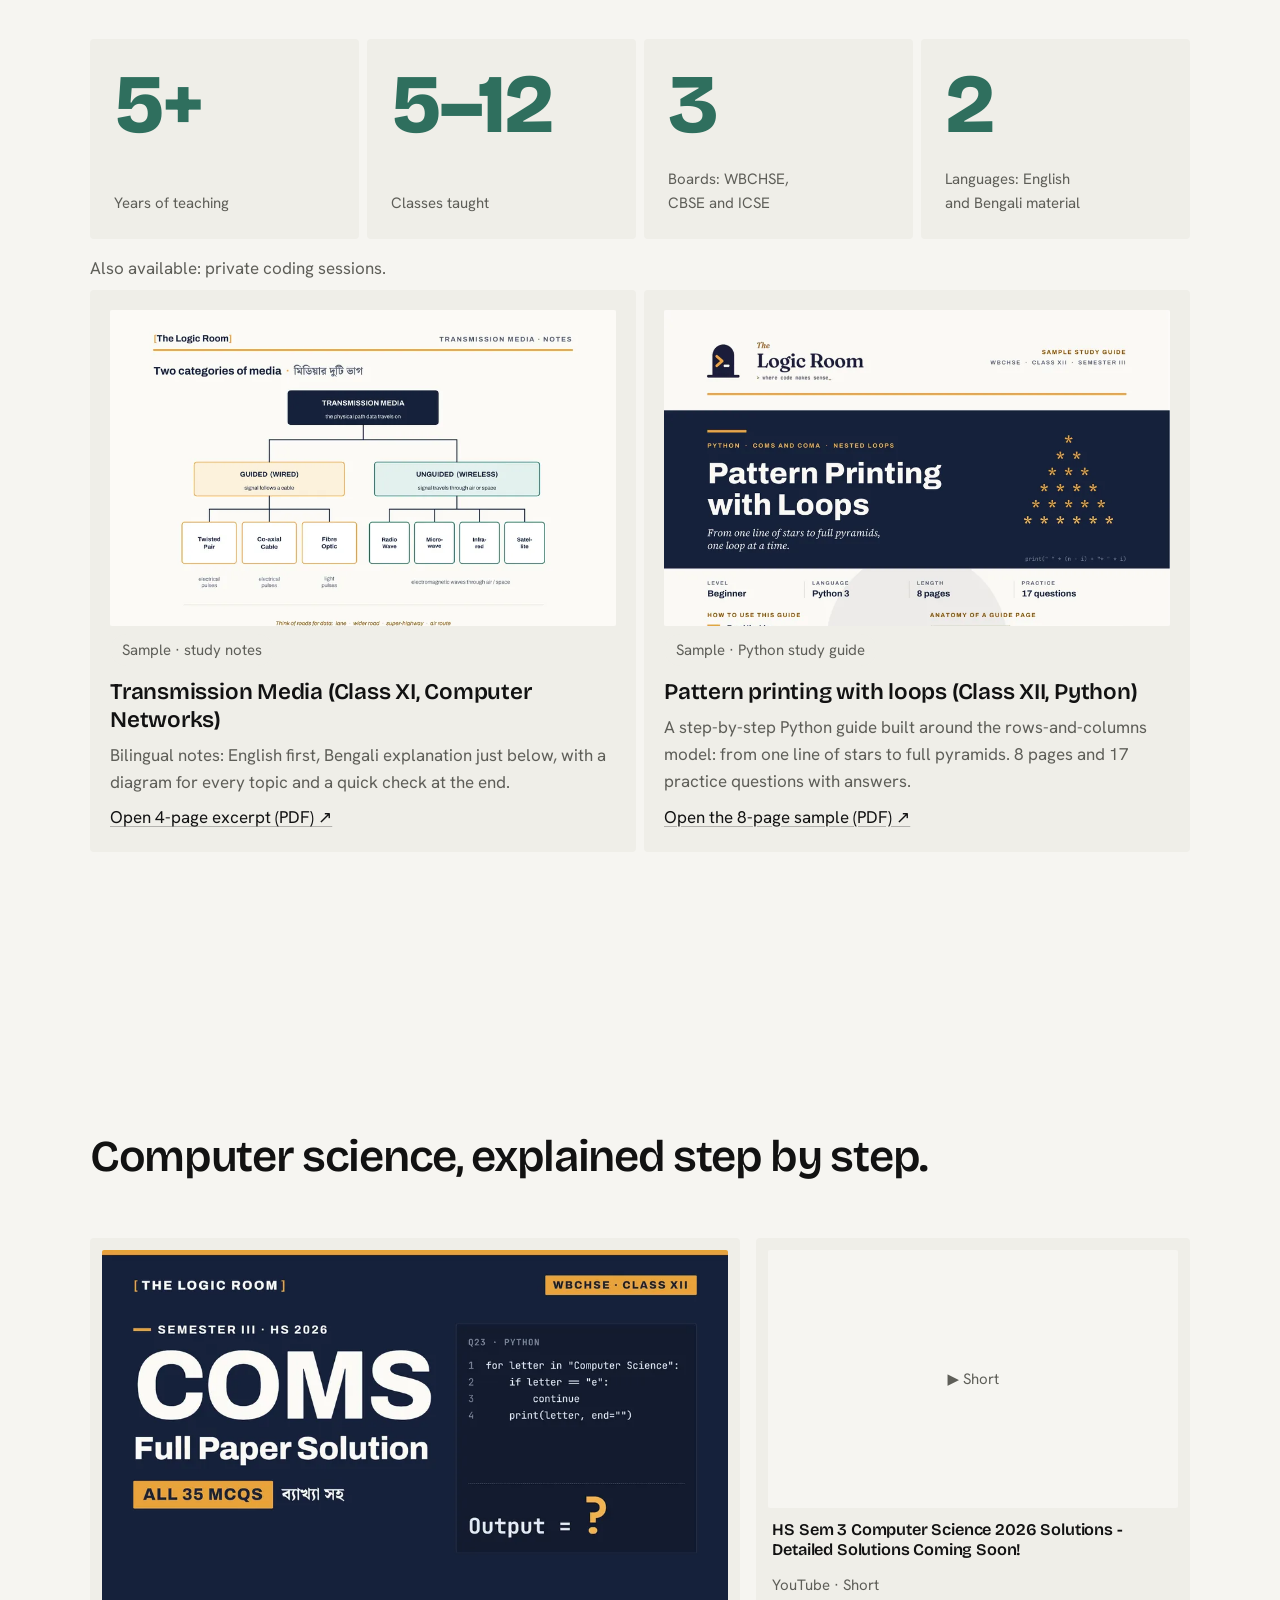
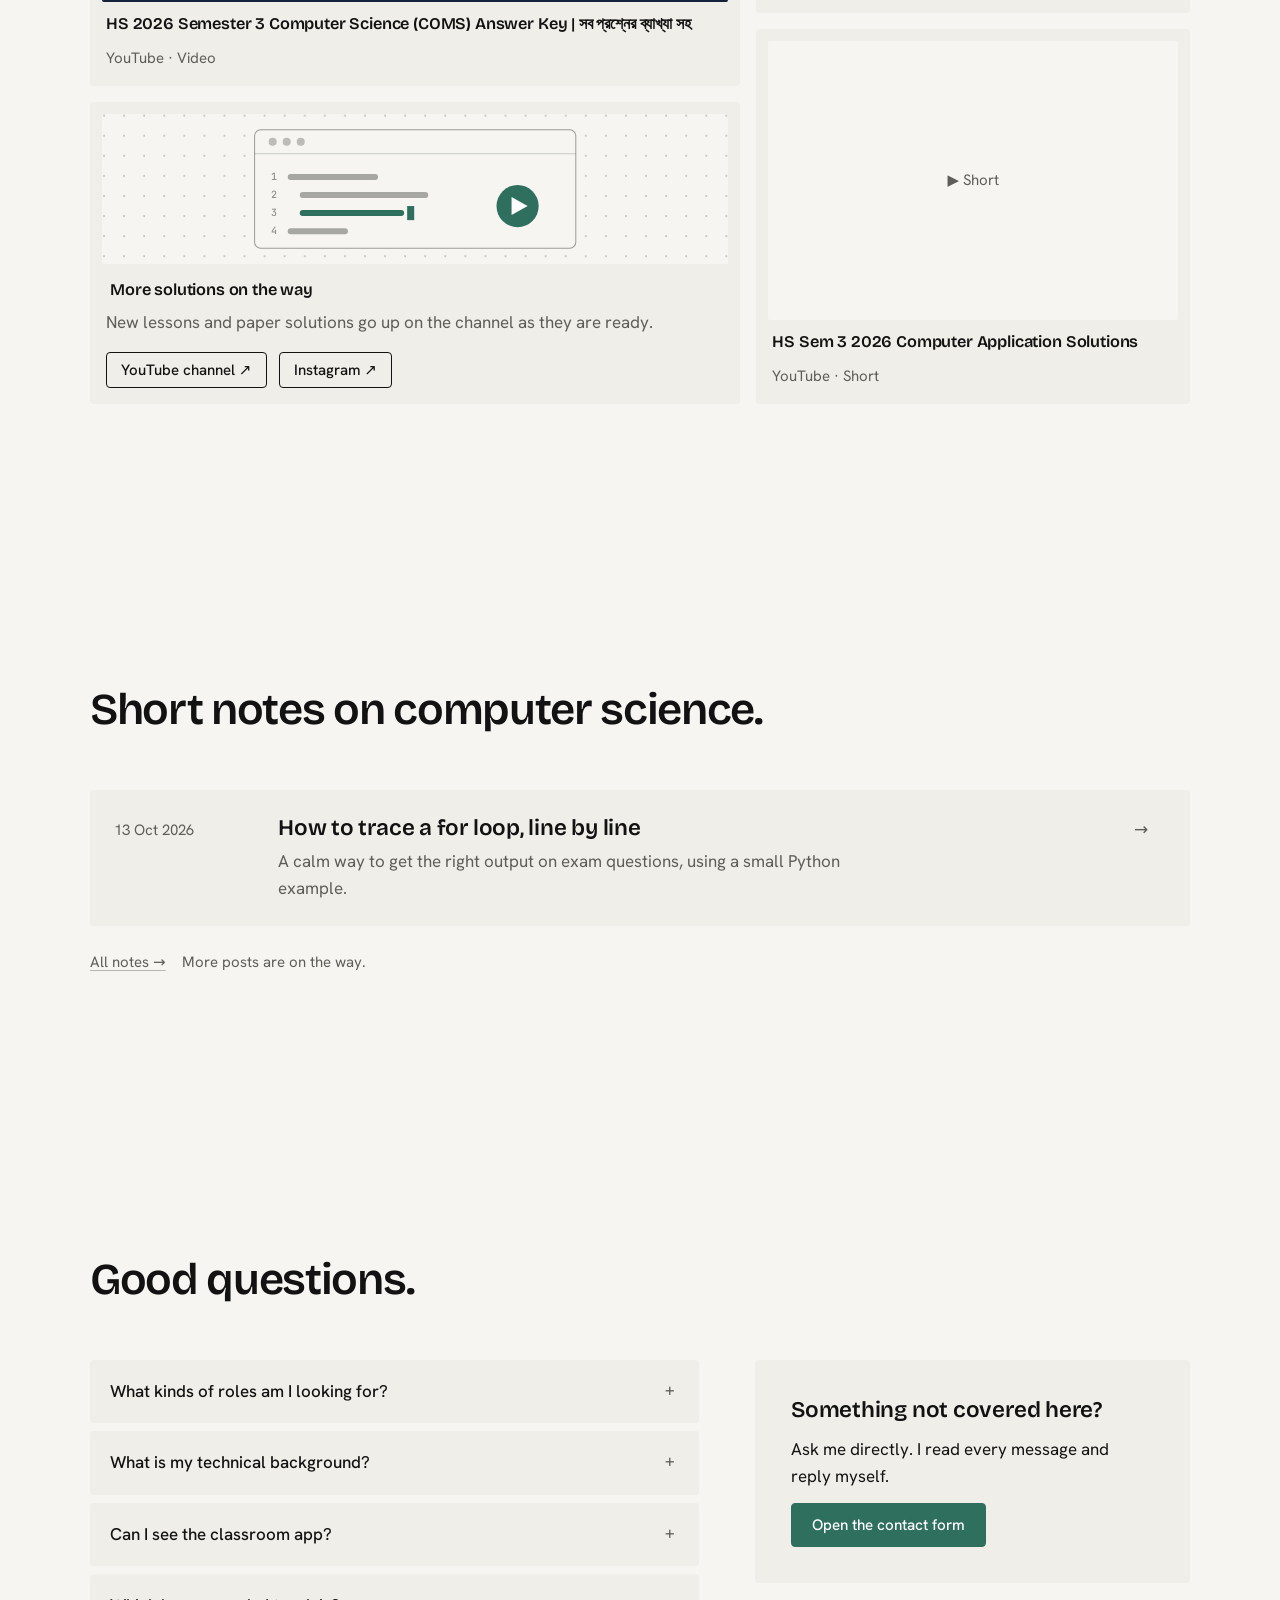
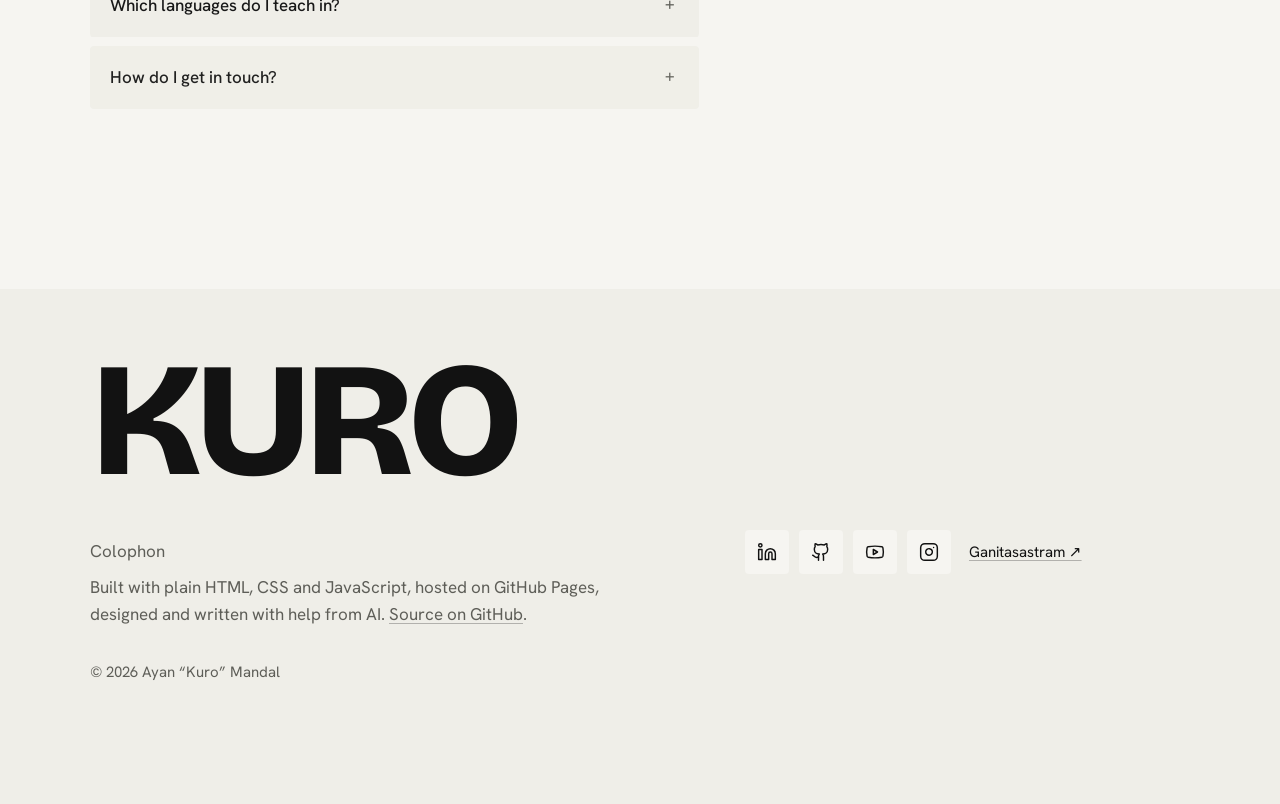
==== commit c2a4a711: "Redesign portfolio: new fonts, mascot, boot screen and teaching section - Bricolage Grotesque headli" ====
--- a/index.html
+++ b/index.html
@@ -21,13 +21,13 @@
   <meta property="og:image:alt" content="Ayan Kuro Mandal: I teach logic and build with AI. Web developer, Data Science student, CS educator.">
   <meta name="twitter:card" content="summary_large_image">
 
-  <link rel="preload" href="assets/fonts/inter-tight-latin-400-normal.woff2" as="font" type="font/woff2" crossorigin>
-  <link rel="preload" href="assets/fonts/inter-tight-latin-500-normal.woff2" as="font" type="font/woff2" crossorigin>
-  <link rel="preload" href="assets/fonts/jetbrains-mono-latin-400-normal.woff2" as="font" type="font/woff2" crossorigin>
+  <link rel="preload" href="assets/fonts/hanken-grotesk-latin-400-normal.woff2" as="font" type="font/woff2" crossorigin>
+  <link rel="preload" href="assets/fonts/bricolage-grotesque-latin-600-normal.woff2" as="font" type="font/woff2" crossorigin>
   <script>try{var t=localStorage.getItem("theme");if(t!=="light"&&t!=="dark")t=matchMedia("(prefers-color-scheme: dark)").matches?"dark":"light";document.documentElement.setAttribute("data-theme",t);if(t==="dark"){var m=document.querySelector('meta[name="theme-color"]');if(m)m.setAttribute("content","#131512")}}catch(e){};document.documentElement.classList.add("js");if(!matchMedia("(prefers-reduced-motion: reduce)").matches)document.documentElement.classList.add("js-motion")</script>
-  <link rel="stylesheet" href="css/tokens.css?v=2">
-  <link rel="stylesheet" href="css/base.css">
-  <link rel="stylesheet" href="css/components.css?v=2">
+  <script>try{if(!matchMedia("(prefers-reduced-motion: reduce)").matches&&!location.hash&&!sessionStorage.getItem("booted"))document.documentElement.classList.add("booting")}catch(e){}</script>
+  <link rel="stylesheet" href="css/tokens.css?v=20261022">
+  <link rel="stylesheet" href="css/base.css?v=20261022">
+  <link rel="stylesheet" href="css/components.css?v=20261022">
 
   <script type="application/ld+json">
   {
@@ -52,8 +52,27 @@
   </script>
 </head>
 <body>
+  <div class="boot" id="boot" aria-hidden="true">
+    <svg viewBox="-30 0 180 190" focusable="false">
+      <defs><clipPath id="b-clip"><rect class="b-clip" x="61" y="148" width="145" height="24"/></clipPath></defs>
+      <g class="b-logi">
+        <path class="b-door" d="M20 120V54A40 40 0 0 1 100 54V120Z"/>
+        <rect class="b-floor" x="8" y="122" width="104" height="9" rx="4.5"/>
+        <g class="b-eye"><circle class="b-white" cx="46" cy="56" r="12.5"/><g class="b-look"><circle class="b-pupil" cx="46" cy="56" r="6"/></g></g>
+        <g class="b-eye"><circle class="b-white" cx="74" cy="56" r="12.5"/><g class="b-look"><circle class="b-pupil" cx="74" cy="56" r="6"/></g></g>
+        <path class="b-sweat" d="M106 30c3 5 6 8 6 12a6 6 0 0 1-12 0c0-4 3-7 6-12z"/>
+      </g>
+      <g class="b-mouth-g">
+        <path class="b-mouth" d="M42 84L54 92L42 100"/>
+        <rect class="b-cursor" x="61" y="97" width="9" height="5" rx="2.5"/>
+      </g>
+      <text class="b-text" x="61" y="166" clip-path="url(#b-clip)">loading portfolio...</text>
+    </svg>
+  </div>
+
   <a class="skip-link" href="#main">Skip to content</a>
 
+  <div class="topbar"><div class="wrap topbar-in"><span class="topbar-status"><i aria-hidden="true"></i>open-to-opportunities/</span><span id="localtime" aria-label="Local time in India">Kolkata &middot; IST</span></div></div>
   <header class="site-header">
     <div class="wrap nav">
       <a class="brand" href="#top">
@@ -72,7 +91,7 @@
         <button type="button" class="theme-row" aria-label="Switch to dark mode"><span class="theme-row-label">Dark mode</span></button>
       </nav>
       <button type="button" class="btn btn-sm jump-btn" aria-haspopup="dialog" aria-keyshortcuts="/">Jump <kbd aria-hidden="true">/</kbd></button>
-      <a class="btn btn-sm btn-primary nav-cta" href="#contact">Get in touch</a>
+      <a class="btn btn-sm btn-primary nav-cta" href="#contact" data-open-contact>Get in touch</a>
       <button type="button" class="btn btn-sm theme-btn" aria-label="Switch to dark mode"><svg viewBox="0 0 24 24" width="18" height="18" fill="none" stroke="currentColor" stroke-width="1.75" stroke-linecap="round" stroke-linejoin="round" aria-hidden="true" focusable="false"><path class="i-moon" d="M21 12.8A9 9 0 1 1 11.2 3a7 7 0 0 0 9.8 9.8z"/><g class="i-sun"><circle cx="12" cy="12" r="4"/><path d="M12 2v2M12 20v2M4.9 4.9l1.4 1.4M17.7 17.7l1.4 1.4M2 12h2M20 12h2M4.9 19.1l1.4-1.4M17.7 6.3l1.4-1.4"/></g></svg></button>
     </div>
   </header>
@@ -82,45 +101,34 @@
     <!-- 1. HERO -->
     <section class="hero" id="top">
       <div class="wrap">
-        <div class="corner-info mono">
-          <span class="badge">Open to opportunities</span>
-          <span id="localtime" aria-label="Local time in India">Kolkata, India (IST)</span>
-        </div>
-
-        <div class="hero-name">
-          <span class="monogram" aria-hidden="true">AK</span>
-          <h1>Ayan &ldquo;Kuro&rdquo; Mandal</h1>
-        </div>
-        <p class="hero-line">I teach logic and <em>build with AI.</em></p>
-        <p class="hero-caption mono">Web developer · Data Science student (IIT Madras) · CS educator</p>
-        <p class="hero-intro">I build web apps for classrooms and teach computer science to school students. I co-founded Ganitasastram, and I&rsquo;m studying Data Science at IIT Madras.</p>
-
-        <div class="hero-cta">
-          <a class="btn btn-primary" href="#contact">Get in touch</a>
-          <a class="btn" href="#work">See work</a>
-          <a class="link-quiet" href="https://www.ganitasastram.com/team/ayan-mandal" target="_blank" rel="noopener">Classes at Ganitasastram ↗</a>
-        </div>
-      </div>
-
-      <!-- notebook doodle: logic gate into a flowchart box -->
-      <svg class="hero-doodle" viewBox="0 0 300 200" fill="none" stroke="currentColor" stroke-width="1.5" stroke-linecap="round" stroke-linejoin="round" aria-hidden="true" focusable="false">
-        <path d="M20 60h50M20 100h50"/>
-        <path d="M70 40h30a40 40 0 0 1 0 80H70z"/>
-        <path d="M140 80h40"/>
-        <rect x="180" y="55" width="90" height="50" rx="4"/>
-        <path d="M225 105v30"/>
-        <path d="M225 135l-8-10M225 135l8-10"/>
-        <text x="204" y="85" font-family="JetBrains Mono, monospace" font-size="11" fill="currentColor" stroke="none">true</text>
-        <text x="28" y="54" font-family="JetBrains Mono, monospace" font-size="10" fill="currentColor" stroke="none">A</text>
-        <text x="28" y="94" font-family="JetBrains Mono, monospace" font-size="10" fill="currentColor" stroke="none">B</text>
-      </svg>
+        <p class="hero-name">Ayan &ldquo;Kuro&rdquo; Mandal</p>
+        <h1 class="hero-line">I teach logic and <em>build with AI.</em></h1>
+
+        <div class="hero-row">
+          <div>
+            <p class="hero-caption">Web developer &middot; Data Science student (IIT Madras) &middot; CS educator</p>
+            <p class="hero-intro">I build web apps for classrooms and teach computer science to school students. I co-founded Ganitasastram, and I&rsquo;m studying Data Science at IIT Madras.</p>
+            <div class="hero-cta">
+              <a class="btn btn-primary" href="#contact" data-open-contact>Get in touch</a>
+              <a class="btn" href="#work">See work</a>
+              <a class="link-quiet" href="https://www.ganitasastram.com/team/ayan-mandal" target="_blank" rel="noopener">Classes at Ganitasastram &#8599;</a>
+            </div>
+          </div>
+
+          <figure class="hero-work">
+            <a href="assets/samples/transmission-media-notes-excerpt.pdf" target="_blank" rel="noopener" aria-label="Open the sample study notes (PDF)">
+              <img src="assets/img/notes-transmission-media.webp" alt="A page from my Transmission Media study notes: a diagram classifying guided and unguided media, with English text and a Bengali explanation under each point" width="900" height="1273" fetchpriority="high" decoding="async">
+            </a>
+            <figcaption>A page from my Class XI Computer Networks notes: English first, Bengali below. <a href="assets/samples/transmission-media-notes-excerpt.pdf" target="_blank" rel="noopener">Open the sample &#8599;</a></figcaption>
+          </figure>
+        </div>
+      </div>
     </section>
 
     <!-- 2. SELECTED WORK -->
     <section class="section" id="work">
       <div class="wrap">
         <div class="section-head">
-          <p class="mono"><b>01</b> Selected work</p>
           <h2>Things I&rsquo;ve built and taught.</h2>
         </div>
 
@@ -181,10 +189,10 @@
     <section class="section" id="ai">
       <div class="wrap">
         <div class="section-head">
-          <p class="mono"><b>02</b> Process</p>
           <h2>How I build with AI</h2>
         </div>
         <p class="manifesto">I bring the problem, the context and the resources. AI restructures them and drafts the files. I decide what goes in, check every output, and test it before anyone else uses it.</p>
+        <div class="process-diagram"><svg class="diagram pd-wide" viewBox="0 0 820 200" role="img" aria-labelledby="pd-t pd-d" focusable="false"><title id="pd-t">How I build with AI</title><desc id="pd-d">Define the problem, AI drafts the files, I review every output, test on real cases, then ship to students. A failed test sends me back to review.</desc><g class="pd-step"><rect class="node" x="0" y="24" width="140" height="80" rx="6"/><text class="" x="16" y="60" font-size="18" font-weight="500">Define</text><text class="t-sub" x="16" y="82" font-size="13">I set the problem</text></g><g class="pd-arrow"><path class="link" d="M144 64H160"/><path class="head" d="M168 64l-10 -6v12z"/></g><g class="pd-step"><rect class="node-key" x="170" y="24" width="140" height="80" rx="6"/><text class="t-key" x="186" y="60" font-size="18" font-weight="500">Draft</text><text class="t-key-sub" x="186" y="82" font-size="13">AI drafts the files</text></g><g class="pd-arrow"><path class="link" d="M314 64H330"/><path class="head" d="M338 64l-10 -6v12z"/></g><g class="pd-step"><rect class="node" x="340" y="24" width="140" height="80" rx="6"/><text class="" x="356" y="60" font-size="18" font-weight="500">Review</text><text class="t-sub" x="356" y="82" font-size="13">I check every output</text></g><g class="pd-arrow"><path class="link" d="M484 64H500"/><path class="head" d="M508 64l-10 -6v12z"/></g><g class="pd-step"><rect class="node" x="510" y="24" width="140" height="80" rx="6"/><text class="" x="526" y="60" font-size="18" font-weight="500">Test</text><text class="t-sub" x="526" y="82" font-size="13">on real cases</text></g><g class="pd-arrow"><path class="link" d="M654 64H670"/><path class="head" d="M678 64l-10 -6v12z"/></g><g class="pd-step"><rect class="node" x="680" y="24" width="140" height="80" rx="6"/><text class="" x="696" y="60" font-size="18" font-weight="500">Ship</text><text class="t-sub" x="696" y="82" font-size="13">to students</text></g><g class="pd-loop"><path class="link link-key" d="M580 108V160H410V116"/><path class="head head-key" d="M410 108l-6 10h12z"/><text class="t-sub" x="495" y="186" font-size="14" text-anchor="middle">If it fails: fix it and test again</text></g></svg><svg class="diagram pd-tall" viewBox="0 0 300 496" role="img" aria-label="Define the problem, AI drafts the files, I review every output, test on real cases, then ship. A failed test sends me back to review." focusable="false"><g class="pd-step"><rect class="node" x="0" y="0" width="220" height="64" rx="6"/><text class="" x="16" y="28" font-size="17" font-weight="500">Define</text><text class="t-sub" x="16" y="50" font-size="13">I set the problem</text></g><g class="pd-arrow"><path class="link" d="M110 64V92"/><path class="head" d="M110 104l-6 -10h12z"/></g><g class="pd-step"><rect class="node-key" x="0" y="108" width="220" height="64" rx="6"/><text class="t-key" x="16" y="136" font-size="17" font-weight="500">Draft</text><text class="t-key-sub" x="16" y="158" font-size="13">AI drafts the files</text></g><g class="pd-arrow"><path class="link" d="M110 172V200"/><path class="head" d="M110 212l-6 -10h12z"/></g><g class="pd-step"><rect class="node" x="0" y="216" width="220" height="64" rx="6"/><text class="" x="16" y="244" font-size="17" font-weight="500">Review</text><text class="t-sub" x="16" y="266" font-size="13">I check every output</text></g><g class="pd-arrow"><path class="link" d="M110 280V308"/><path class="head" d="M110 320l-6 -10h12z"/></g><g class="pd-step"><rect class="node" x="0" y="324" width="220" height="64" rx="6"/><text class="" x="16" y="352" font-size="17" font-weight="500">Test</text><text class="t-sub" x="16" y="374" font-size="13">on real cases</text></g><g class="pd-arrow"><path class="link" d="M110 388V416"/><path class="head" d="M110 428l-6 -10h12z"/></g><g class="pd-step"><rect class="node" x="0" y="432" width="220" height="64" rx="6"/><text class="" x="16" y="460" font-size="17" font-weight="500">Ship</text><text class="t-sub" x="16" y="482" font-size="13">to students</text></g><g class="pd-loop"><path class="link link-key" d="M224 346H262V238H228"/><path class="head head-key" d="M222 238l10 -6v12z"/><text class="t-sub" font-size="13" transform="translate(284 292) rotate(-90)" text-anchor="middle">fix and test again</text></g></svg></div>
         <ol class="steps">
           <li>
             <h3>Define the problem</h3>
@@ -206,7 +214,6 @@
     <section class="section" id="journey">
       <div class="wrap">
         <div class="section-head">
-          <p class="mono"><b>03</b> Journey</p>
           <h2>Where I&rsquo;ve been, and where I&rsquo;m headed.</h2>
         </div>
 
@@ -261,17 +268,16 @@
     <section class="section" id="teaching">
       <div class="wrap">
         <div class="section-head">
-          <p class="mono"><b>04</b> Teaching</p>
           <h2>Clear explanations, built for school students.</h2>
         </div>
 
-        <dl class="facts">
-          <div><dt class="mono">Experience</dt><dd>5+ years of teaching</dd></div>
-          <div><dt class="mono">Classes</dt><dd>5 to 12</dd></div>
-          <div><dt class="mono">Boards</dt><dd>WBCHSE, CBSE and ICSE</dd></div>
-          <div><dt class="mono">Languages</dt><dd>English and Bengali material</dd></div>
-          <div><dt class="mono">Also</dt><dd>Private coding sessions</dd></div>
-        </dl>
+        <div class="facts">
+          <div><p class="fact-n">5+</p><p class="fact-l">Years of teaching</p></div>
+          <div><p class="fact-n">5&ndash;12</p><p class="fact-l">Classes taught</p></div>
+          <div><p class="fact-n">3</p><p class="fact-l">Boards: WBCHSE, CBSE and ICSE</p></div>
+          <div><p class="fact-n">2</p><p class="fact-l">Languages: English and Bengali material</p></div>
+        </div>
+        <p class="facts-note">Also available: private coding sessions.</p>
 
         <div class="cards">
           <article class="card">
@@ -284,9 +290,13 @@
             <a href="assets/samples/transmission-media-notes-excerpt.pdf" target="_blank" rel="noopener">Open 4-page excerpt (PDF) ↗</a>
           </article>
           <article class="card">
-            <span class="tag">Study guide</span>
-            <h3>Pattern printing with loops</h3>
-            <p>A step-by-step C study guide for newcomers, built around the rows-and-columns model.</p>
+            <a class="card-preview" href="assets/samples/pattern-printing-guide.pdf" target="_blank" rel="noopener" aria-label="Open the sample Python study guide (PDF)">
+              <img src="assets/img/pattern-printing-guide.webp" alt="Cover of the Pattern Printing with Loops Python study guide: a star pyramid, the contents table and how to use the guide" width="900" height="1273" loading="lazy" decoding="async">
+            </a>
+            <span class="tag">Sample &middot; Python study guide</span>
+            <h3>Pattern printing with loops (Class XII, Python)</h3>
+            <p>A step-by-step Python guide built around the rows-and-columns model: from one line of stars to full pyramids. 8 pages and 17 practice questions with answers.</p>
+            <a href="assets/samples/pattern-printing-guide.pdf" target="_blank" rel="noopener">Open the 8-page sample (PDF) &#8599;</a>
           </article>
         </div>
       </div>
@@ -296,7 +306,6 @@
     <section class="section" id="logic-room">
       <div class="wrap">
         <div class="section-head">
-          <p class="mono"><b>05</b> The Logic Room</p>
           <h2>Computer science, explained step by step.</h2>
         </div>
 
@@ -352,7 +361,6 @@
     <section class="section" id="notes">
       <div class="wrap">
         <div class="section-head">
-          <p class="mono"><b>06</b> Notes</p>
           <h2>Short notes on computer science.</h2>
         </div>
         <div class="note-list">
@@ -373,119 +381,43 @@
     <section class="section" id="faq">
       <div class="wrap">
         <div class="section-head">
-          <p class="mono"><b>07</b> FAQ</p>
           <h2>Good questions.</h2>
         </div>
+        <div class="faq-grid">
         <div class="faq">
           <details>
-            <summary>What kind of roles are you looking for?</summary>
+            <summary>What kinds of roles am I looking for?</summary>
             <p>Open to computer-related roles: web development, data analysis and teaching. I like work where I build things and explain them clearly.</p>
           </details>
           <details>
-            <summary>What&rsquo;s your technical background?</summary>
-            <p>B.Sc. (Honours) in Computer Science; Python, C, C++, Java, SQL; React, Firebase and Wix Velo. Studying Data Science at IIT Madras.</p>
+            <summary>What is my technical background?</summary>
+            <p>I hold a B.Sc. (Honours) in Computer Science. I work in Python, C, C++, Java and SQL, and with React, Firebase and Wix Velo. I am now studying Data Science at IIT Madras.</p>
           </details>
           <details>
             <summary>Can I see the classroom app?</summary>
-            <p>It holds real student data, so it isn&rsquo;t public. I&rsquo;m glad to walk you through it on a call.</p>
+            <p>It holds real student data, so it isn&rsquo;t public. I&rsquo;m glad to demo it on a call.</p>
           </details>
           <details>
-            <summary>What languages do you teach in?</summary>
+            <summary>Which languages do I teach in?</summary>
             <p>English and Bengali.</p>
           </details>
           <details>
             <summary>How do I get in touch?</summary>
-            <p>Use the form on this page or message me on <a href="https://www.linkedin.com/in/ayan-mandal-cs/" target="_blank" rel="noopener">LinkedIn</a>.</p>
+            <p>Click the little mascot in the corner to open the contact form, or message me on <a href="https://www.linkedin.com/in/ayan-mandal-cs/" target="_blank" rel="noopener">LinkedIn</a>.</p>
           </details>
         </div>
-      </div>
-    </section>
-
-    <!-- 8. GET IN TOUCH -->
-    <section class="section" id="contact">
-      <div class="wrap contact-grid">
-        <div>
-          <div class="section-head">
-            <p class="mono"><b>08</b> Contact</p>
-            <h2>Get in touch</h2>
-            <p class="hero-intro" style="margin-top:0">I read every message. Your details are only used to reply to you.</p>
-          </div>
-
-          <form class="form" id="contact-form" action="https://api.web3forms.com/submit" method="POST">
-            <!-- Web3Forms access key: public by design; the destination email lives in the Web3Forms account, not here. -->
-            <input type="hidden" name="access_key" value="27b737c2-d21d-4a2e-8c43-ff262a069c63">
-            <input type="hidden" name="subject" value="New message from the portfolio site">
-            <input type="hidden" name="from_name" value="Portfolio contact form">
-            <input type="checkbox" name="botcheck" class="honeypot" tabindex="-1" autocomplete="off" aria-hidden="true">
-
-            <div class="field">
-              <label for="f-name">Name</label>
-              <input id="f-name" name="name" type="text" autocomplete="name" required>
-            </div>
-            <div class="field">
-              <label for="f-email">Email</label>
-              <input id="f-email" name="email" type="email" autocomplete="email" required>
-            </div>
-            <div class="field">
-              <label for="f-phone">Contact number <span class="opt">(optional)</span></label>
-              <input id="f-phone" name="phone" type="tel" autocomplete="tel">
-            </div>
-            <div class="field">
-              <label for="f-topic">What would you like to talk about?</label>
-              <select id="f-topic" name="topic" required>
-                <option>Web development</option>
-                <option>Data analysis</option>
-                <option>Teaching</option>
-                <option>Something else</option>
-              </select>
-            </div>
-            <div class="field">
-              <label for="f-message">Message</label>
-              <textarea id="f-message" name="message" required></textarea>
-            </div>
-            <div>
-              <button class="btn btn-primary" type="submit">Send message</button>
-            </div>
-            <p class="form-status" id="form-status" role="status" aria-live="polite"></p>
-          </form>
-        </div>
-
-        <div class="contact-side">
-          <svg class="contact-art" viewBox="0 0 320 400" aria-hidden="true" focusable="false">
-            <defs><pattern id="dots" width="20" height="20" patternUnits="userSpaceOnUse"><circle cx="2" cy="2" r="1" fill="currentColor" fill-opacity=".28"/></pattern></defs>
-            <rect width="320" height="400" fill="url(#dots)"/>
-            <g fill="none" stroke="currentColor" stroke-width="1.5" stroke-linecap="round" stroke-linejoin="round">
-              <path d="M24 85H130M24 135H130"/>
-              <path d="M130 60H165A50 50 0 0 1 165 160H130Z" fill="var(--paper)"/>
-              <path d="M215 110H282" stroke="var(--accent)" stroke-width="2"/>
-            </g>
-            <g fill="var(--paper)" stroke="currentColor" stroke-width="1.5"><circle cx="24" cy="85" r="5"/><circle cx="24" cy="135" r="5"/></g>
-            <circle cx="288" cy="110" r="7" fill="var(--accent)"/>
-            <g font-size="11" fill="currentColor">
-              <text x="24" y="72">message</text><text x="24" y="122">details</text>
-              <text x="236" y="96" fill="var(--accent)">reply</text>
-              <text x="146" y="115" fill-opacity=".6">AND</text>
-            </g>
-            <rect x="16" y="214" width="288" height="26" fill="var(--accent)" fill-opacity=".14" transform="translate(0 112)"/>
-            <path d="M16 214H304M16 240H304" stroke="currentColor" stroke-opacity=".35"/>
-            <g font-size="11" fill="currentColor">
-              <text x="24" y="231" fill-opacity=".6">message</text><text x="124" y="231" fill-opacity=".6">details</text><text x="224" y="231" fill-opacity=".6">reply</text>
-              <text x="24" y="261">0</text><text x="124" y="261">0</text><text x="224" y="261">0</text>
-              <text x="24" y="287">1</text><text x="124" y="287">0</text><text x="224" y="287">0</text>
-              <text x="24" y="313">0</text><text x="124" y="313">1</text><text x="224" y="313">0</text>
-              <text x="24" y="339" fill="var(--accent)">1</text><text x="124" y="339" fill="var(--accent)">1</text><text x="224" y="339" fill="var(--accent)">1</text>
-            </g>
-            <path d="M16 348H304" stroke="currentColor" stroke-opacity=".35"/>
-            <text x="24" y="376" font-size="10" fill="currentColor" fill-opacity=".6">no message, no reply. send both.</text>
-          </svg>
-          <p class="contact-note">Prefer LinkedIn? <a href="https://www.linkedin.com/in/ayan-mandal-cs/" target="_blank" rel="noopener">Message me there</a>.</p>
-        </div>
-      </div>
+        <aside class="faq-aside">
+          <h3>Something not covered here?</h3>
+          <p>Ask me directly. I read every message and reply myself.</p>
+          <button type="button" class="btn btn-primary" data-open-contact>Open the contact form</button>
+        </aside>
+        </div></div>
     </section>
   </main>
 
   <!-- 9. COLOPHON / FOOTER -->
   <footer class="site-footer">
+    <div class="wrap"><p class="wordmark" aria-hidden="true">Kuro</p></div>
     <div class="wrap footer-grid">
       <div class="colophon">
         <p class="mono">Colophon</p>
@@ -502,12 +434,88 @@
     <p class="wrap copyright mono">© <span id="year">2026</span> Ayan &ldquo;Kuro&rdquo; Mandal</p>
   </footer>
 
+  <!-- Mascot + contact dialog -->
+  <div class="mascot" id="mascot">
+    <p class="mascot-bubble" role="status" aria-live="polite" hidden></p>
+    <button type="button" class="mascot-btn" aria-label="Get in touch: open the contact form" aria-haspopup="dialog">
+      <svg viewBox="0 0 120 140" aria-hidden="true" focusable="false">
+        <path class="m-body" d="M20 120V54A40 40 0 0 1 100 54V120Z"/>
+        <rect class="m-floor" x="8" y="122" width="104" height="9" rx="4.5"/>
+        <g class="m-eye"><circle class="m-white" cx="46" cy="56" r="12.5"/><circle class="m-pupil" cx="46" cy="56" r="6"/></g>
+        <g class="m-eye"><circle class="m-white" cx="74" cy="56" r="12.5"/><circle class="m-pupil" cx="74" cy="56" r="6"/></g>
+        <path class="m-mouth" d="M42 84L54 92L42 100"/>
+        <rect class="m-cursor" x="61" y="97" width="17" height="5" rx="2.5"/>
+      </svg>
+    </button>
+  </div>
+
+  <dialog class="contact-dialog" id="contact-dialog" aria-labelledby="cd-title">
+    <div class="cd-inner">
+      <button type="button" class="cd-close" aria-label="Close"><svg viewBox="0 0 24 24" width="20" height="20" fill="none" stroke="currentColor" stroke-width="1.75" stroke-linecap="round" aria-hidden="true" focusable="false"><path d="M6 6l12 12M18 6L6 18"/></svg></button>
+      <div class="cd-main">
+        <h2 id="cd-title">Get in touch</h2>
+        <p>I read every message, and I use the details submitted only to reply.</p>
+        <form class="form" id="contact-form" action="https://api.web3forms.com/submit" method="POST">
+                    <!-- Web3Forms access key: public by design; the destination email lives in the Web3Forms account, not here. -->
+                    <input type="hidden" name="access_key" value="27b737c2-d21d-4a2e-8c43-ff262a069c63">
+                    <input type="hidden" name="subject" value="New message from the portfolio site">
+                    <input type="hidden" name="from_name" value="Portfolio contact form">
+                    <input type="checkbox" name="botcheck" class="honeypot" tabindex="-1" autocomplete="off" aria-hidden="true">
+        
+                    <div class="field">
+                      <label for="f-name">Name</label>
+                      <input id="f-name" name="name" type="text" autocomplete="name" required>
+                    </div>
+                    <div class="field">
+                      <label for="f-email">Email</label>
+                      <input id="f-email" name="email" type="email" autocomplete="email" required>
+                    </div>
+                    <div class="field">
+                      <label for="f-phone">Contact number <span class="opt">(optional)</span></label>
+                      <input id="f-phone" name="phone" type="tel" autocomplete="tel">
+                    </div>
+                    <div class="field">
+                      <label for="f-topic">Topic</label>
+                      <select id="f-topic" name="topic" required>
+                        <option>Web development</option>
+                        <option>Data analysis</option>
+                        <option>Teaching</option>
+                        <option>Something else</option>
+                      </select>
+                    </div>
+                    <div class="field">
+                      <label for="f-message">Message</label>
+                      <textarea id="f-message" name="message" required></textarea>
+                    </div>
+                    <div>
+                      <button class="btn btn-primary" type="submit">Send message</button>
+                    </div>
+                    <p class="form-status" id="form-status" role="status" aria-live="polite"></p>
+                  </form>
+      </div>
+      <aside class="cd-side">
+        <h3>Or find me here</h3>
+        <div class="channels">
+          <a class="channel" href="https://www.linkedin.com/in/ayan-mandal-cs/" target="_blank" rel="noopener"><strong>LinkedIn &#8599;</strong><span>Best for roles and collaborations</span></a>
+          <a class="channel" href="https://github.com/Stella24603" target="_blank" rel="noopener"><strong>GitHub &#8599;</strong><span>Code and this site&rsquo;s source</span></a>
+          <a class="channel" href="https://www.youtube.com/@TheLogicRoom-0b1b" target="_blank" rel="noopener"><strong>YouTube &#8599;</strong><span>The Logic Room: lessons and exam solutions</span></a>
+          <a class="channel" href="https://www.instagram.com/thelogicroom_" target="_blank" rel="noopener"><strong>Instagram &#8599;</strong><span>Short updates from The Logic Room</span></a>
+        </div>
+      </aside>
+    </div>
+  </dialog>
+
+  <script src="js/boot.js?v=20261022" defer></script>
   <script src="js/vendor/gsap.min.js" defer></script>
   <script src="js/vendor/ScrollTrigger.min.js" defer></script>
-  <script src="js/main.js?v=2" defer></script>
-  <script src="js/localtime.js" defer></script>
-  <script src="js/motion.js" defer></script>
-  <script src="js/jumpbar.js" defer></script>
-  <script src="js/contact.js" defer></script>
+  <script src="js/main.js?v=20261022" defer></script>
+  <script src="js/localtime.js?v=20261022" defer></script>
+  <script src="js/motion.js?v=20261022" defer></script>
+  <script src="js/jumpbar.js?v=20261022" defer></script>
+  <script src="js/fx.js?v=20261022" defer></script>
+  <script src="js/faq.js?v=20261022" defer></script>
+  <script src="js/trail.js?v=20261022" defer></script>
+  <script src="js/contact.js?v=20261022" defer></script>
+  <script src="js/mascot.js?v=20261022" defer></script>
 </body>
 </html>
--- a/css/tokens.css
+++ b/css/tokens.css
@@ -1,32 +1,10 @@
 /* Design tokens: "The Logic Room Notebook" */
 
-@font-face {
-  font-family: "Inter Tight";
-  src: url("../assets/fonts/inter-tight-latin-400-normal.woff2") format("woff2");
-  font-weight: 400;
-  font-style: normal;
-  font-display: swap;
-}
-@font-face {
-  font-family: "Inter Tight";
-  src: url("../assets/fonts/inter-tight-latin-500-normal.woff2") format("woff2");
-  font-weight: 500;
-  font-style: normal;
-  font-display: swap;
-}
-@font-face {
-  font-family: "JetBrains Mono";
-  src: url("../assets/fonts/jetbrains-mono-latin-400-normal.woff2") format("woff2");
-  font-weight: 400;
-  font-style: normal;
-  font-display: swap;
-}
-
-/* Metric-matched fallbacks: the page lays out the same before and after the web fonts load,
-   so there is no text re-wrap (layout shift) when they arrive. Ratios measured against Arial. */
-@font-face { font-family: "Inter Tight Fallback"; src: local("Arial"), local("Helvetica Neue"), local("Liberation Sans"); font-weight: 400; size-adjust: 96.1%; }
-@font-face { font-family: "Inter Tight Fallback"; src: local("Arial"), local("Helvetica Neue"), local("Liberation Sans"); font-weight: 500; size-adjust: 98.3%; }
-@font-face { font-family: "JetBrains Mono Fallback"; src: local("Courier New"), local("Liberation Mono"); size-adjust: 100%; }
+@font-face { font-family: "Bricolage Grotesque"; src: url("../assets/fonts/bricolage-grotesque-latin-600-normal.woff2") format("woff2"); font-weight: 600; font-style: normal; font-display: swap; }
+@font-face { font-family: "Bricolage Grotesque"; src: url("../assets/fonts/bricolage-grotesque-latin-800-normal.woff2") format("woff2"); font-weight: 800; font-style: normal; font-display: swap; }
+@font-face { font-family: "JetBrains Mono"; src: url("../assets/fonts/jetbrains-mono-latin-500-normal.woff2") format("woff2"); font-weight: 500; font-style: normal; font-display: swap; }
+@font-face { font-family: "Hanken Grotesk"; src: url("../assets/fonts/hanken-grotesk-latin-400-normal.woff2") format("woff2"); font-weight: 400; font-style: normal; font-display: swap; }
+@font-face { font-family: "Hanken Grotesk"; src: url("../assets/fonts/hanken-grotesk-latin-500-normal.woff2") format("woff2"); font-weight: 500; font-style: normal; font-display: swap; }
 
 :root {
   /* colour */
@@ -43,15 +21,16 @@
   color-scheme: light;
 
   /* type: system fallbacks include Bengali-capable fonts */
-  --font-ui: "Inter Tight", "Inter Tight Fallback", system-ui, -apple-system, "Segoe UI", Roboto, "Noto Sans Bengali", "Nirmala UI", sans-serif;
-  --font-mono: "JetBrains Mono", "JetBrains Mono Fallback", ui-monospace, SFMono-Regular, Menlo, Consolas, monospace;
+  --font-ui: "Hanken Grotesk", system-ui, -apple-system, "Segoe UI", Roboto, "Noto Sans Bengali", "Nirmala UI", sans-serif;
+  --font-display: "Bricolage Grotesque", "Hanken Grotesk", system-ui, -apple-system, "Segoe UI", Roboto, "Noto Sans Bengali", "Nirmala UI", sans-serif;
+  --font-mono: "JetBrains Mono", ui-monospace, SFMono-Regular, Menlo, Consolas, monospace;
 
   --fs-hero: clamp(2.5rem, 1.2rem + 6.5vw, 6.25rem);
   --fs-h2: clamp(1.75rem, 1.2rem + 2.2vw, 2.75rem);
   --fs-h3: clamp(1.15rem, 1.05rem + 0.5vw, 1.4rem);
   --fs-body: clamp(1rem, 0.96rem + 0.2vw, 1.0625rem);
-  --fs-small: 0.875rem;
-  --fs-mono: 0.78rem;
+  --fs-small: 0.9375rem;
+  --fs-mono: 0.9375rem;
 
   /* layout */
   --space: 8px;
--- a/css/base.css
+++ b/css/base.css
@@ -20,8 +20,8 @@
 h1, h2, h3, p, ul, ol, dl, figure { margin: 0; }
 ul, ol { padding: 0; list-style: none; }
 
-h1, h2, h3 { font-weight: 500; letter-spacing: -0.02em; line-height: 1.1; }
-h2 { font-size: var(--fs-h2); }
+h1, h2, h3 { font-family: var(--font-display); font-weight: 600; letter-spacing: -0.02em; line-height: 1.1; }
+h2 { font-size: var(--fs-h2); letter-spacing: -0.03em; }
 h3 { font-size: var(--fs-h3); line-height: 1.25; letter-spacing: -0.01em; }
 
 strong, b { font-weight: 500; }
@@ -40,12 +40,10 @@
 .wrap { width: min(100% - 2 * var(--gutter), var(--col-wide)); margin-inline: auto; }
 .narrow { max-width: var(--col-text); }
 
-.mono { font-family: var(--font-mono); font-size: var(--fs-mono); letter-spacing: 0.04em; text-transform: uppercase; color: var(--muted); }
+.mono { font-size: var(--fs-small); color: var(--muted); }
 
-.section { padding-block: clamp(64px, 10vw, 120px); border-top: 1px solid var(--hairline); }
+.section { padding-block: clamp(72px, 11vw, 150px); }
 .section-head { display: grid; gap: calc(var(--space) * 2); margin-bottom: clamp(32px, 5vw, 56px); }
-.section-head .mono { display: flex; gap: 12px; }
-.section-head .mono b { color: var(--accent); font-weight: 400; }
 
 .sr-only {
   position: absolute; width: 1px; height: 1px; margin: -1px; padding: 0;
--- a/css/components.css
+++ b/css/components.css
@@ -1,13 +1,14 @@
 /* Components */
 
 /* ---------- header ---------- */
-.site-header { position: sticky; top: 0; z-index: 50; background: color-mix(in srgb, var(--paper) 92%, transparent); backdrop-filter: blur(8px); border-bottom: 1px solid var(--hairline); }
+.site-header { position: sticky; top: 0; z-index: 50; background: var(--paper); }
 .nav { display: flex; flex-wrap: wrap; align-items: center; justify-content: space-between; gap: 8px 24px; padding-block: 12px; }
-.brand { display: inline-flex; align-items: center; gap: 12px; text-decoration: none; font-weight: 500; letter-spacing: -0.01em; }
+.brand { display: inline-flex; align-items: center; gap: 12px; text-decoration: none; font-family: var(--font-display); font-weight: 600; letter-spacing: -0.01em; }
 .monogram {
+  font-family: var(--font-display); font-weight: 800;
   display: grid; place-items: center; width: 36px; height: 36px;
-  border: 1px solid var(--ink); border-radius: var(--radius);
-  font-family: var(--font-mono); font-size: 0.8rem; font-weight: 400; letter-spacing: 0;
+  background: var(--ink); color: var(--paper); border-radius: var(--radius);
+  font-size: 0.8rem; font-weight: 400; letter-spacing: 0;
 }
 .nav-links { display: flex; flex-wrap: wrap; gap: 4px 20px; order: 3; width: 100%; font-size: var(--fs-small); }
 .nav-links a { text-decoration: none; color: var(--muted); padding-block: 4px; }
@@ -33,86 +34,90 @@
 .link-quiet { font-size: var(--fs-small); color: var(--muted); }
 
 /* ---------- hero ---------- */
-.hero { position: relative; padding-block: clamp(56px, 9vw, 120px) clamp(56px, 8vw, 96px); overflow: hidden; }
-.hero::before { /* faint graph-paper grid, hero only */
-  content: ""; position: absolute; inset: 0; z-index: 0; pointer-events: none;
-  background-image:
-    linear-gradient(var(--hairline) 1px, transparent 1px),
-    linear-gradient(90deg, var(--hairline) 1px, transparent 1px);
-  background-size: 40px 40px;
-  opacity: 0.45;
-  mask-image: linear-gradient(to bottom, #000 40%, transparent 100%);
-  -webkit-mask-image: linear-gradient(to bottom, #000 40%, transparent 100%);
-}
-.hero > .wrap { position: relative; z-index: 1; }
-.corner-info { display: flex; flex-wrap: wrap; justify-content: space-between; gap: 8px 24px; margin-bottom: clamp(32px, 6vw, 72px); }
-.badge { display: inline-flex; align-items: center; gap: 8px; }
-.badge::before { content: ""; width: 8px; height: 8px; border-radius: 50%; background: var(--accent); }
-.hero-name { display: flex; align-items: center; gap: 16px; margin-bottom: 24px; }
-.hero-name h1 { font-size: var(--fs-h3); font-weight: 500; }
-.hero-line { font-size: var(--fs-hero); font-weight: 500; letter-spacing: -0.035em; line-height: 1.02; max-width: 14ch; }
+.hero { padding-block: clamp(48px, 8vw, 104px) clamp(64px, 9vw, 120px); }
+.hero-name { font-family: var(--font-display); font-size: var(--fs-h3); font-weight: 600; }
+.hero-line { font-family: var(--font-display); font-size: clamp(2.6rem, 1rem + 7.4vw, 6.5rem); font-weight: 800; letter-spacing: -0.045em; line-height: 0.98; margin-top: 24px; text-wrap: balance; }
 .hero-line em { font-style: normal; color: var(--accent); }
-.hero-caption { margin-top: 28px; }
-.hero-intro { margin-top: 20px; max-width: 52ch; color: var(--muted); }
-.hero-cta { display: flex; flex-wrap: wrap; align-items: center; gap: 16px 20px; margin-top: 36px; }
-.hero-doodle { position: absolute; right: var(--gutter); bottom: 24px; width: clamp(160px, 24vw, 300px); color: var(--accent); z-index: 1; display: none; }
-@media (min-width: 900px) { .hero-doodle { display: block; } }
+.hero-row { display: grid; gap: 48px; margin-top: clamp(40px, 6vw, 72px); align-items: center; }
+@media (min-width: 900px) { .hero-row { grid-template-columns: 1fr 1.1fr; gap: 72px; } }
+.hero-caption { color: var(--ink); font-weight: 500; }
+.hero-intro { margin-top: 16px; max-width: 52ch; color: var(--ink); }
+.hero-cta { display: flex; flex-wrap: wrap; align-items: center; gap: 16px 20px; margin-top: 32px; }
+
+/* ---------- diagrams ---------- */
+.diagram { width: 100%; height: auto; color: var(--ink); }
+.diagram text { font-family: var(--font-ui); fill: currentColor; }
+.diagram text[font-weight="500"] { font-family: var(--font-display); font-weight: 600; }
+.diagram .node { fill: var(--paper); }
+.diagram .node-key { fill: var(--accent); }
+.diagram .t-key { fill: var(--accent-ink); }
+.diagram .t-sub { fill: var(--muted); }
+.diagram .t-key-sub { fill: var(--accent-ink); opacity: .9; }
+.diagram .link { fill: none; stroke: var(--ink); stroke-width: 2; stroke-linecap: round; stroke-linejoin: round; }
+.diagram .link-key { stroke: var(--accent); }
+.diagram .head { fill: var(--ink); }
+.diagram .head-key { fill: var(--accent); }
+.hero-work { display: grid; gap: 12px; }
+.hero-work a:not(figcaption a) { display: block; aspect-ratio: 5 / 4; overflow: hidden; border-radius: var(--radius); background: var(--paper-2); }
+.hero-work img { width: 100%; height: 100%; object-fit: cover; object-position: top; transition: transform .3s; }
+.hero-work a:hover img { transform: scale(1.02); }
+.hero-work figcaption { color: var(--muted); font-size: var(--fs-small); }
+.process-diagram { background: var(--paper-2); border-radius: var(--radius); padding: clamp(16px, 3vw, 32px); margin-top: 48px; }
+.process-diagram .node { fill: var(--paper); }
 
 /* ---------- work rows ---------- */
-.work-list { border-top: 1px solid var(--hairline-strong); }
+.work-list { display: grid; gap: 8px; }
 .work-row {
-  display: grid; gap: 12px 24px; padding-block: 28px;
-  border-bottom: 1px solid var(--hairline); text-decoration: none; color: inherit;
+  display: grid; gap: 12px 24px; padding: 28px 24px;
+  background: var(--paper-2); border-radius: var(--radius); text-decoration: none; color: inherit;
 }
 @media (min-width: 800px) { .work-row { grid-template-columns: 120px 1.2fr 1.4fr 32px; align-items: baseline; } }
 .work-row h3 { font-size: var(--fs-h3); }
 .work-row:hover h3 { color: var(--accent); }
-.work-row .arrow { font-family: var(--font-mono); color: var(--muted); transition: transform .15s, color .15s; }
+.work-row .arrow { color: var(--muted); transition: transform .15s, color .15s; }
 .work-row:hover .arrow { transform: translateX(4px); color: var(--accent); }
 .meta { display: grid; gap: 4px; font-size: var(--fs-small); color: var(--muted); }
-.meta b { font-family: var(--font-mono); font-size: var(--fs-mono); font-weight: 400; letter-spacing: .04em; text-transform: uppercase; color: var(--ink); margin-right: 8px; }
+.meta b { font-size: var(--fs-mono); font-weight: 400; color: var(--ink); margin-right: 8px; }
 .work-more { margin-top: 24px; display: flex; flex-wrap: wrap; gap: 8px 16px; align-items: baseline; font-size: var(--fs-small); color: var(--muted); }
-.tag { font-family: var(--font-mono); font-size: var(--fs-mono); border: 1px solid var(--hairline-strong); border-radius: 999px; padding: 2px 10px; color: var(--muted); }
+.tag { font-size: var(--fs-small); background: var(--paper-2); border-radius: 999px; padding: 4px 12px; color: var(--muted); }
 
 /* ---------- AI process ---------- */
 .manifesto { font-size: clamp(1.25rem, 1.05rem + 1vw, 1.75rem); line-height: 1.35; letter-spacing: -0.015em; max-width: 30em; }
-.steps { display: grid; gap: 0; margin-top: 48px; counter-reset: step; border-top: 1px solid var(--hairline-strong); }
-@media (min-width: 800px) { .steps { grid-template-columns: repeat(3, 1fr); } .steps li + li { border-left: 1px solid var(--hairline); } }
-.steps li { counter-increment: step; padding: 24px 24px 24px 0; border-bottom: 1px solid var(--hairline); }
-@media (min-width: 800px) { .steps li { padding: 24px; border-bottom: 0; } .steps li:first-child { padding-left: 0; } }
-.steps li::before { content: "0" counter(step); font-family: var(--font-mono); font-size: var(--fs-mono); color: var(--accent); }
-.steps h3 { margin: 8px 0; }
-.steps p { color: var(--muted); font-size: var(--fs-small); }
+.steps { display: grid; gap: 8px; margin-top: 8px; }
+@media (min-width: 800px) { .steps { grid-template-columns: repeat(3, 1fr); } }
+.steps li { padding: 24px; background: var(--paper-2); border-radius: var(--radius); }
+.steps h3 { margin: 0 0 8px; }
+.steps p { color: var(--ink); font-size: var(--fs-body); }
 
 /* ---------- timeline & certs ---------- */
-.timeline { border-left: 1px solid var(--hairline-strong); margin-left: 4px; }
+.timeline { margin-left: 4px; }
 .timeline li { position: relative; padding: 0 0 36px 28px; }
 .timeline li:last-child { padding-bottom: 0; }
-.timeline li::before { content: ""; position: absolute; left: -5px; top: 8px; width: 9px; height: 9px; background: var(--paper); border: 1px solid var(--ink); border-radius: 50%; }
+.timeline li::before { content: ""; position: absolute; left: -5px; top: 8px; width: 9px; height: 9px; background: var(--ink); border-radius: 50%; }
 .timeline li:first-child::before { background: var(--accent); border-color: var(--accent); }
 .timeline time { display: block; margin-bottom: 4px; }
 .timeline p { color: var(--muted); margin-top: 6px; max-width: 60ch; }
 .subhead { margin: 64px 0 20px; }
-.certs { border-top: 1px solid var(--hairline-strong); }
-.cert { display: grid; gap: 4px 24px; padding-block: 16px; border-bottom: 1px solid var(--hairline); }
+.certs { display: grid; gap: 8px; }
+.cert { display: grid; gap: 4px 24px; padding: 16px 20px; background: var(--paper-2); border-radius: var(--radius); }
 @media (min-width: 700px) { .cert { grid-template-columns: 1.6fr 1fr 1fr 80px; align-items: baseline; } }
 .cert strong { font-weight: 500; }
 .cert span { color: var(--muted); font-size: var(--fs-small); }
 
 /* ---------- teaching ---------- */
-.facts { display: grid; gap: 0; border-top: 1px solid var(--hairline-strong); }
-@media (min-width: 700px) { .facts { grid-template-columns: repeat(2, 1fr); } }
-.facts div { padding: 20px 24px 20px 0; border-bottom: 1px solid var(--hairline); }
-.facts dt { margin-bottom: 4px; }
-.facts dd { margin: 0; }
-.cards { display: grid; gap: 16px; margin-top: 32px; align-items: start; }
+.facts { display: grid; gap: 8px; grid-template-columns: repeat(2, 1fr); }
+@media (min-width: 900px) { .facts { grid-template-columns: repeat(4, 1fr); } }
+.facts > div { display: flex; flex-direction: column; justify-content: space-between; gap: 20px; min-height: 180px; padding: 24px; background: var(--paper-2); border-radius: var(--radius); }
+.fact-l { color: var(--muted); font-size: var(--fs-small); max-width: 18ch; }
+.fact-n { margin: 0; font-family: var(--font-display); font-weight: 800; font-size: clamp(3rem, 2rem + 4vw, 5.5rem); line-height: 1; letter-spacing: -0.04em; color: var(--accent); }
+.facts-note { margin-top: 16px; color: var(--muted); }
+.cards { display: grid; gap: 8px; margin-top: 8px; align-items: stretch; }
 @media (min-width: 700px) { .cards { grid-template-columns: repeat(2, 1fr); } }
-.card { border: 1px solid var(--hairline-strong); border-radius: var(--radius); padding: 20px; display: grid; gap: 8px; align-content: start; background: var(--paper); }
-.card p { color: var(--muted); font-size: var(--fs-small); }
+.card { border-radius: var(--radius); padding: 20px; display: grid; gap: 8px; align-content: start; background: var(--paper-2); }
+.card p { color: var(--muted); font-size: var(--fs-body); }
 .card .tag { justify-self: start; }
-.card-preview { display: block; aspect-ratio: 4 / 3; overflow: hidden; border: 1px solid var(--hairline); border-radius: 2px; background: var(--paper-2); }
+.card-preview { display: block; aspect-ratio: 4 / 3; overflow: hidden; border-radius: 2px; background: var(--paper); }
 .card-preview img { width: 100%; height: 100%; object-fit: cover; object-position: top; }
-.card-preview:hover { border-color: var(--accent); }
 
 /* ---------- logic room ---------- */
 .lr-grid { display: grid; gap: 16px; }
@@ -126,28 +131,27 @@
   .lr-card.short { flex: 1; grid-template-rows: 1fr auto auto; }
   .lr-card.short .lr-thumb { aspect-ratio: auto; min-height: 140px; }
 }
-.lr-card { display: grid; gap: 12px; align-content: start; text-decoration: none; border: 1px solid var(--hairline-strong); border-radius: var(--radius); padding: 12px 12px 16px; transition: border-color .15s; }
-.lr-card:hover { border-color: var(--accent); }
-.lr-thumb { aspect-ratio: 16 / 9; background: var(--paper-2); border-radius: 2px; display: grid; place-items: center; overflow: hidden; }
+.lr-card { display: grid; gap: 12px; align-content: start; text-decoration: none; background: var(--paper-2); border-radius: var(--radius); padding: 12px 12px 16px; transition: background-color .15s; }
+.lr-card:hover { background: color-mix(in srgb, var(--ink) 8%, var(--paper)); }
+.lr-thumb { aspect-ratio: 16 / 9; background: var(--paper); border-radius: 2px; display: grid; place-items: center; overflow: hidden; }
 .lr-thumb img { width: 100%; height: 100%; object-fit: cover; }
 .lr-card h3 { font-size: 1.02rem; padding-inline: 4px; }
 .lr-card .mono { padding-inline: 4px; }
 .lr-links { display: flex; flex-wrap: wrap; gap: 8px 12px; }
-.lr-follow:hover { border-color: var(--hairline-strong); }
-.lr-art { position: relative; min-height: 150px; color: var(--ink); border-radius: 2px; background: var(--paper-2); color: var(--ink); overflow: hidden; }
+.lr-art { position: relative; min-height: 150px; color: var(--ink); border-radius: 2px; background: var(--paper); color: var(--ink); overflow: hidden; }
 .lr-art svg { position: absolute; inset: 0; width: 100%; height: 100%; display: block; }
 .lr-follow-body { display: grid; gap: 8px; padding: 4px 4px 0; }
-.lr-follow-body p:not(.lr-links) { color: var(--muted); font-size: var(--fs-small); }
+.lr-follow-body p:not(.lr-links) { color: var(--muted); font-size: var(--fs-body); }
 .lr-follow-body .lr-links { margin-top: 8px; }
 
 /* ---------- notes (blog) ---------- */
-.note-list { border-top: 1px solid var(--hairline-strong); }
-.note-row { display: grid; gap: 8px 24px; padding-block: 24px; border-bottom: 1px solid var(--hairline); text-decoration: none; color: inherit; }
+.note-list { display: grid; gap: 8px; }
+.note-row { display: grid; gap: 8px 24px; padding: 24px; background: var(--paper-2); border-radius: var(--radius); text-decoration: none; color: inherit; }
 @media (min-width: 800px) { .note-row { grid-template-columns: 140px 1fr 32px; align-items: baseline; } }
 .note-row :is(h2, h3) { font-size: var(--fs-h3); }
-.note-row p { color: var(--muted); font-size: var(--fs-small); margin-top: 6px; max-width: 60ch; }
+.note-row p { color: var(--muted); font-size: var(--fs-body); margin-top: 6px; max-width: 60ch; }
 .note-row:hover h3 { color: var(--accent); }
-.note-row .arrow { font-family: var(--font-mono); color: var(--muted); transition: transform .15s, color .15s; }
+.note-row .arrow { color: var(--muted); transition: transform .15s, color .15s; }
 .note-row:hover .arrow { transform: translateX(4px); color: var(--accent); }
 .note-tags { display: flex; flex-wrap: wrap; gap: 8px; margin-top: 10px; }
 .post-body pre { background: var(--paper-2); border: 1px solid var(--hairline); border-radius: var(--radius); padding: 16px; overflow-x: auto; font-family: var(--font-mono); font-size: .85rem; line-height: 1.6; margin-top: 14px; }
@@ -157,11 +161,11 @@
 .post-body p + ol, .post-body p + pre, .post-body pre + p { margin-top: 14px; }
 
 /* ---------- FAQ ---------- */
-.faq { border-top: 1px solid var(--hairline-strong); max-width: var(--col-text); }
-.faq details { border-bottom: 1px solid var(--hairline); }
+.faq { display: grid; gap: 8px; max-width: var(--col-text); }
+.faq details { background: var(--paper-2); border-radius: var(--radius); padding-inline: 20px; }
 .faq summary { cursor: pointer; padding: 18px 32px 18px 0; font-weight: 500; list-style: none; position: relative; }
 .faq summary::-webkit-details-marker { display: none; }
-.faq summary::after { content: "+"; position: absolute; right: 4px; top: 16px; font-family: var(--font-mono); color: var(--muted); }
+.faq summary::after { content: "+"; position: absolute; right: 4px; top: 16px; color: var(--muted); }
 .faq details[open] summary::after { content: "–"; }
 .faq details p { padding: 0 0 20px; color: var(--muted); max-width: 60ch; }
 
@@ -185,19 +189,17 @@
 .form-status.err { color: var(--danger); }
 .honeypot { position: absolute; left: -9999px; width: 1px; height: 1px; opacity: 0; }
 .contact-side { display: grid; gap: 16px; align-content: start; color: var(--ink); }
-.contact-art { width: 100%; max-width: 460px; height: auto; display: block; border: 1px solid var(--hairline); border-radius: var(--radius); background: var(--paper-2); }
-.contact-art text { font-family: var(--font-mono); }
 @media (min-width: 900px) { .contact-side { position: sticky; top: 96px; align-self: start; } }
 .contact-note { font-size: var(--fs-small); color: var(--muted); }
 .contact-note a { color: var(--accent); }
 
 /* ---------- footer ---------- */
-.site-footer { border-top: 1px solid var(--hairline-strong); padding-block: 48px; }
+.site-footer { background: var(--paper-2); padding-block: 64px 40px; margin-top: 40px; }
 .footer-grid { display: grid; gap: 32px; }
 @media (min-width: 800px) { .footer-grid { grid-template-columns: 1.4fr 1fr; } }
-.colophon p { color: var(--muted); font-size: var(--fs-small); max-width: 52ch; margin-top: 8px; }
+.colophon p { color: var(--muted); font-size: var(--fs-body); max-width: 52ch; margin-top: 8px; }
 .footer-links { display: flex; flex-wrap: wrap; align-items: center; gap: 10px 10px; font-size: var(--fs-small); align-content: start; }
-.social { display: grid; place-items: center; width: 44px; height: 44px; border: 1px solid var(--hairline-strong); border-radius: var(--radius); color: var(--ink); transition: background .15s, color .15s, border-color .15s; }
+.social { display: grid; place-items: center; width: 44px; height: 44px; background: var(--paper); border-radius: var(--radius); color: var(--ink); transition: background .15s, color .15s, border-color .15s; }
 .social:hover { background: var(--ink); color: var(--paper); border-color: var(--ink); }
 .footer-site { margin-left: 8px; }
 .copyright { margin-top: 32px; }
@@ -206,18 +208,18 @@
 .cs-hero { padding-block: clamp(48px, 8vw, 96px) 40px; }
 .cs-hero .back { font-size: var(--fs-small); color: var(--muted); }
 .cs-hero h1 { font-size: clamp(2rem, 1.2rem + 4vw, 4rem); letter-spacing: -0.03em; margin: 20px 0 32px; max-width: 18ch; }
-.cs-meta { display: grid; gap: 0; border-top: 1px solid var(--hairline-strong); }
+.cs-meta { display: grid; gap: 8px; }
 @media (min-width: 800px) { .cs-meta { grid-template-columns: 1fr 1fr; } }
-.cs-meta div { padding: 16px 24px 16px 0; border-bottom: 1px solid var(--hairline); }
+.cs-meta div { padding: 16px 20px; background: var(--paper-2); border-radius: var(--radius); }
 .cs-meta dt { margin-bottom: 4px; }
-.cs-meta dd { margin: 0; font-size: var(--fs-small); }
+.cs-meta dd { margin: 0; font-size: var(--fs-body); }
 .cs-body { padding-block: 24px clamp(64px, 9vw, 112px); }
 .cs-body section { padding-block: 28px 8px; max-width: var(--col-text); }
 .cs-body h2 { font-size: var(--fs-h3); margin-bottom: 12px; }
 .cs-body p + p, .cs-body p + ul { margin-top: 14px; }
 .cs-body ul { list-style: disc; padding-left: 20px; display: grid; gap: 6px; }
-.cs-note { border-left: 2px solid var(--accent); padding-left: 16px; color: var(--muted); font-size: var(--fs-small); margin-top: 20px; }
-.cs-next { border-top: 1px solid var(--hairline-strong); padding-block: 32px; display: flex; flex-wrap: wrap; justify-content: space-between; gap: 12px; }
+.cs-note { border-left: 2px solid var(--accent); padding-left: 16px; color: var(--muted); font-size: var(--fs-body); margin-top: 20px; }
+.cs-next { padding-block: 32px; display: flex; flex-wrap: wrap; justify-content: space-between; gap: 12px; }
 
 /* ---------- motion (Phase 4) ---------- */
 /* Hover on work rows: small nudge, pointer devices only. Touch devices see the outcome text already. */
@@ -228,14 +230,11 @@
   .work-row:hover h3 { transform: translateX(6px); }
 }
 
-/* Masked line reveal: each word sits in a clip box, the inner span slides up */
-.w { display: inline-block; overflow: hidden; vertical-align: top; padding-bottom: .14em; margin-bottom: -.14em; }
-.wi { display: inline-block; will-change: transform; }
 
 /* Only when motion is allowed (head script sets html.js-motion): start hidden, JS reveals.
    Fail-open: if the script never takes over, everything shows after 2.5s. */
-.js-motion :is(.hero-line, .section-head h2, .cs-hero h1, .work-row, .work-more, .steps li, .timeline li, .cert, .facts div, .card, .lr-card, .lr-links, .note-row, .faq details, .contact-grid .form, .contact-side, .cs-body section) { opacity: 0; }
-.js-motion:not(.js-ready) :is(.hero-line, .section-head h2, .cs-hero h1, .work-row, .work-more, .steps li, .timeline li, .cert, .facts div, .card, .lr-card, .lr-links, .note-row, .faq details, .contact-grid .form, .contact-side, .cs-body section) { animation: fail-open .01s 2.5s forwards; }
+.js-motion :is(.work-row, .work-more, .steps li, .timeline li, .cert, .facts div, .card, .lr-card, .lr-links, .note-row, .faq details, .contact-grid .form, .contact-side, .cs-body section) { opacity: 0; }
+.js-motion:not(.js-ready) :is(.work-row, .work-more, .steps li, .timeline li, .cert, .facts div, .card, .lr-card, .lr-links, .note-row, .faq details, .contact-grid .form, .contact-side, .cs-body section) { animation: fail-open .01s 1.2s forwards; }
 @keyframes fail-open { to { opacity: 1; } }
 
 /* ---------- jump bar ---------- */
@@ -246,11 +245,11 @@
   .jump-btn kbd { display: none; }          /* no "/" key on phones */
   .corner-info { flex-direction: column; align-items: flex-start; } /* clock text can change without re-wrapping */
 }
-.jump-btn kbd { font-family: var(--font-mono); font-size: .72rem; border: 1px solid var(--hairline-strong); border-radius: 3px; padding: 0 5px; color: var(--muted); }
+.jump-btn kbd { font-size: .72rem; border: 1px solid var(--hairline-strong); border-radius: 3px; padding: 0 5px; color: var(--muted); }
 .jump { border: 1px solid var(--ink); border-radius: var(--radius); padding: 0; background: var(--paper); color: var(--ink); width: min(560px, calc(100vw - 32px)); margin: 12vh auto 0; }
 .jump::backdrop { background: rgba(18, 18, 18, .35); }
 .jump-inner { padding: 16px; display: grid; gap: 12px; }
-.jump-row { display: flex; align-items: center; gap: 10px; font-family: var(--font-mono); font-size: .95rem; border-bottom: 1px solid var(--hairline-strong); padding-bottom: 12px; }
+.jump-row { display: flex; align-items: center; gap: 10px; font-size: .95rem; border-bottom: 1px solid var(--hairline-strong); padding-bottom: 12px; }
 .jump-prompt { color: var(--accent); white-space: nowrap; }
 .jump-input { flex: 1; min-width: 0; border: 0; background: transparent; font: inherit; color: var(--ink); padding: 4px 0; }
 .jump-input:focus { outline: none; }
@@ -258,7 +257,7 @@
 .jump-list { display: grid; }
 .jump-item { display: flex; justify-content: space-between; gap: 16px; width: 100%; text-align: left; background: transparent; border: 0; border-radius: 3px; padding: 10px 8px; cursor: pointer; font: inherit; color: var(--ink); }
 .jump-item:hover, .jump-item:focus-visible { background: var(--paper-2); }
-.jump-cmd { font-family: var(--font-mono); font-size: .9rem; }
+.jump-cmd { font-size: .9rem; }
 .jump-desc { color: var(--muted); font-size: var(--fs-small); }
 .jump-status { min-height: 1.3em; text-transform: none; letter-spacing: 0; color: var(--danger); }
 .jump-hint { text-transform: none; }
@@ -278,11 +277,10 @@
     flex-direction: column; flex-wrap: nowrap; gap: 0;
     padding: 4px var(--gutter) 12px;
     max-height: calc(100vh - 72px); overflow-y: auto;
-    background: var(--paper); border-bottom: 1px solid var(--hairline-strong);
-    font-size: 1.1rem;
+    background: var(--paper); font-size: 1.1rem;
   }
   .js .nav-links.open { display: flex; }
-  .js .nav-links a { color: var(--ink); padding: 14px 0; border-bottom: 1px solid var(--hairline); }
+  .js .nav-links a { color: var(--ink); padding: 14px 0; }
   .js .nav-links a:last-child { border-bottom: 0; }
 }
 @media (max-width: 599px) {
@@ -309,8 +307,142 @@
   }
 }
 /* the white notes page and thumbnails are easier on the eyes when slightly dimmed in the dark theme */
-html[data-theme="dark"] :is(.card-preview, .lr-thumb) img { filter: brightness(0.9); }
+html[data-theme="dark"] :is(.card-preview, .lr-thumb, .hero-work) img { filter: brightness(0.9); }
 
 @media (prefers-reduced-motion: reduce) {
   *, *::before, *::after { transition-duration: 0.01ms !important; animation-duration: 0.01ms !important; }
 }
+
+/* contact: channels */
+.channels { display: grid; gap: 8px; }
+.channel { display: grid; gap: 2px; padding: 20px 24px; background: var(--paper-2); border-radius: var(--radius); text-decoration: none; }
+.channel strong { font-family: var(--font-display); font-size: var(--fs-h3); }
+.channel span { color: var(--muted); font-size: var(--fs-body); }
+.channel:hover { background: color-mix(in srgb, var(--ink) 8%, var(--paper)); color: inherit; }
+.pd-tall { display: block; max-width: 340px; margin-inline: auto; }
+.pd-wide { display: none; }
+@media (min-width: 800px) { .pd-wide { display: block; } .pd-tall { display: none; } }
+
+/* teaching: study-guide cards */
+.card-preview { aspect-ratio: 16 / 10; }
+.card h3 { margin-top: 4px; }
+
+/* process diagram: revealed by scroll (motion.js sets the start state) */
+.process-diagram .pd-step, .process-diagram .pd-arrow, .process-diagram .pd-loop { will-change: opacity, transform; }
+
+/* cursor trail (js/trail.js) */
+.trail { position: fixed; inset: 0; pointer-events: none; z-index: 5; overflow: hidden; }
+.trail-block { position: absolute; left: 0; top: 0; width: 20px; height: 20px; display: grid; place-items: center; font: 700 12px/1 var(--font-mono); opacity: 0; transition: opacity .35s ease-out; will-change: transform, opacity; }
+.trail-block.on { opacity: 1; transition: none; }
+
+/* top strip: terminal-style status line */
+.topbar { background: #000; color: #fff; font-family: var(--font-mono); font-size: .8125rem; }
+.topbar-in { display: flex; justify-content: space-between; gap: 16px; padding-block: 10px; }
+.topbar-status { display: inline-flex; align-items: center; gap: 10px; }
+.topbar-status i { width: 8px; height: 8px; border-radius: 50%; background: #5fed83; animation: blink 1.6s steps(2, jump-none) infinite; }
+@keyframes blink { 50% { opacity: .25; } }
+@media (prefers-reduced-motion: reduce) { .topbar-status i { animation: none; } }
+#localtime { color: #5fed83; }
+
+/* footer: the name at full width */
+.wordmark { font-family: var(--font-display); font-weight: 800; font-size: min(13.2vw, 10.1rem); line-height: .85; letter-spacing: -0.05em; text-transform: uppercase; white-space: nowrap; margin-bottom: 40px; color: var(--ink); }
+
+/* ---------- mascot (js/mascot.js) ---------- */
+.mascot { position: fixed; right: clamp(12px, 2.4vw, 32px); bottom: clamp(12px, 2.4vw, 28px); z-index: 40; display: flex; flex-direction: column; align-items: flex-end; gap: 10px; pointer-events: none; }
+.mascot > * { pointer-events: auto; }
+html:not(.js) .mascot { display: none; }
+.mascot-btn { display: block; width: clamp(68px, 7vw, 92px); padding: 0; border: 0; background: none; cursor: pointer; border-radius: 12px; }
+.mascot-btn svg { width: 100%; height: auto; overflow: visible; transform-origin: 50% 100%; animation: m-bob 3.2s ease-in-out infinite; }
+.mascot-btn:hover svg { animation: m-hop .5s ease-out 1, m-bob 3.2s ease-in-out .5s infinite; }
+.m-body { fill: #f4a542; }
+.m-floor { fill: #191e3c; }
+html[data-theme="dark"] .m-floor { fill: #f5f0e6; }
+.m-white { fill: #f5f0e6; }
+.m-pupil { fill: #191e3c; transition: transform .08s linear; }
+.m-eye { transform-box: fill-box; transform-origin: center; animation: m-blink 5.5s infinite; }
+.m-mouth { fill: none; stroke: #191e3c; stroke-width: 4.5; stroke-linecap: round; stroke-linejoin: round; }
+.m-cursor { fill: #191e3c; animation: m-cursor 1.1s steps(1) infinite; }
+.mascot.talking .m-cursor { animation-duration: .5s; }
+@keyframes m-bob { 50% { transform: translateY(-4px); } }
+@keyframes m-hop { 40% { transform: translateY(-12px) rotate(-3deg); } }
+@keyframes m-blink { 0%, 94%, 100% { transform: scaleY(1); } 97% { transform: scaleY(.1); } }
+@keyframes m-cursor { 50% { opacity: 0; } }
+.mascot-bubble { position: relative; max-width: 220px; margin: 0; padding: 10px 14px; background: var(--ink); color: var(--paper); border-radius: 14px 14px 4px 14px; font-size: .95rem; line-height: 1.35; font-weight: 500; }
+.mascot-bubble[hidden] { display: none; }
+.mascot-bubble.pop { animation: m-pop .22s ease-out; transform-origin: 100% 100%; }
+@keyframes m-pop { from { opacity: 0; transform: translateY(6px) scale(.92); } }
+@media (prefers-reduced-motion: reduce) {
+  .mascot-btn svg, .mascot-btn:hover svg, .m-eye, .m-cursor, .mascot-bubble.pop { animation: none; }
+}
+
+/* ---------- contact dialog ---------- */
+.contact-dialog { border: 0; padding: 0; background: var(--paper); color: var(--ink); width: min(960px, calc(100vw - 24px)); max-height: calc(100dvh - 24px); margin: auto; border-radius: var(--radius); overflow: auto; }
+.contact-dialog::backdrop { background: rgba(25, 30, 60, .6); }
+.cd-inner { display: grid; gap: 32px; padding: 28px 20px 24px; position: relative; }
+@media (min-width: 820px) { .cd-inner { grid-template-columns: 1.35fr 1fr; gap: 56px; padding: 48px; } }
+.cd-close { position: absolute; top: 8px; right: 8px; width: 44px; height: 44px; display: grid; place-items: center; border: 0; border-radius: var(--radius); background: transparent; color: var(--ink); cursor: pointer; }
+.cd-close:hover { background: var(--paper-2); }
+.cd-main h2 { font-size: var(--fs-h2); }
+.cd-main > p { margin-top: 10px; margin-bottom: 28px; max-width: 46ch; }
+.cd-side { align-self: start; display: grid; gap: 14px; }
+.cd-side h3 { margin-bottom: 2px; }
+@media (min-width: 820px) { .cd-side { padding-top: 56px; } }
+
+/* ---------- boot screen (js/boot.js) ---------- */
+/* Timeline (seconds): doorway rises .05 | eyes open .6 | glances .75 | the mouth (the terminal prompt) falls out and
+   Logi panics 1.4 | "loading portfolio..." types 1.9 to 3 | it is erased 3.15 | the mouth is picked up and Logi calms 3.7 |
+   Logi drops to the bottom edge 4.25 | js/boot.js lifts the whole screen, Logi hanging on its bottom edge, at 4.9. */
+.boot { display: none; }
+.booting { overflow: hidden; }
+.booting .boot { display: grid; place-items: center; position: fixed; inset: 0; z-index: 9999; background: #191e3c; cursor: pointer; }
+.boot.boot-out { animation: b-pull .8s cubic-bezier(.6, 0, .2, 1) forwards; }
+@keyframes b-pull { 0% { transform: translateY(0); } 16% { transform: translateY(16px); } 100% { transform: translateY(-101%); } }
+.boot svg { width: clamp(240px, 40vw, 340px); height: auto; overflow: visible; animation: b-down .45s 4.25s cubic-bezier(.5, 0, .3, 1) forwards; }
+@keyframes b-down { to { transform: translateY(var(--down, 0px)); } }
+
+.b-logi { animation: b-shiver .07s 1.4s 12 alternate linear; }
+@keyframes b-shiver { from { transform: translateX(-1.6px); } to { transform: translateX(1.6px); } }
+.b-door { fill: #f4a542; transform-box: fill-box; transform-origin: 50% 100%; opacity: 0; animation: b-rise .35s .05s cubic-bezier(.2, .8, .2, 1) forwards; }
+.b-floor { fill: #f5f0e6; transform-box: fill-box; transform-origin: 50% 50%; transform: scaleX(0); animation: b-floor .35s .05s ease-out forwards; }
+.b-eye { transform-box: fill-box; transform-origin: center; transform: scaleY(.08); opacity: 0; animation: b-eyes .18s .6s ease-out forwards; }
+.b-white { fill: #f5f0e6; transform-box: fill-box; transform-origin: center; animation: b-wide .12s 1.4s ease-out forwards, b-calm .25s 3.75s ease-out forwards; }
+.b-look { animation: b-look 3s .75s ease-in-out forwards; }
+.b-pupil { fill: #191e3c; transform-box: fill-box; transform-origin: center; animation: b-shrink .12s 1.4s ease-out forwards, b-calm .25s 3.75s ease-out forwards; }
+.b-sweat { fill: #8ecae6; opacity: 0; animation: b-sweat .7s 1.5s 3 ease-in; }
+
+.b-mouth-g { opacity: 0; transform-box: fill-box; transform-origin: center;
+  animation: b-type .01s .35s forwards, b-drop .5s 1.4s cubic-bezier(.5, 0, .9, .6) forwards, b-up .55s 3.7s cubic-bezier(.3, .6, .3, 1) forwards; }
+.b-mouth { fill: none; stroke: #191e3c; stroke-width: 4.5; stroke-linecap: round; stroke-linejoin: round; animation: b-ink-stroke 2.6s 1.55s forwards; }
+.b-cursor { fill: #191e3c; animation: b-ink-fill 2.6s 1.55s forwards, m-cursor .5s steps(1) infinite, b-follow 1.1s 1.9s steps(20, end) forwards, b-unfollow .4s 3.15s steps(20, end) forwards; }
+.b-text { font: 500 13px/1 ui-monospace, SFMono-Regular, Menlo, Consolas, monospace; fill: #f5f0e6; }
+.b-clip { transform-box: fill-box; transform-origin: 0 50%; transform: scaleX(0); animation: b-write 1.1s 1.9s steps(20, end) forwards, b-erase .4s 3.15s steps(20, end) forwards; }
+
+@keyframes b-rise { from { opacity: 0; transform: translateY(18px) scale(.92); } to { opacity: 1; transform: none; } }
+@keyframes b-floor { to { transform: scaleX(1); } }
+@keyframes b-eyes { to { transform: scaleY(1); opacity: 1; } }
+/* glance left and right, then stare down at the prompt on the floor, then look back up when it is picked up */
+@keyframes b-look { 0% { transform: none; } 8% { transform: translateX(-3.5px); } 18% { transform: translateX(3.5px); } 24%, 90% { transform: translate(0, 3.5px); } 100% { transform: none; } }
+@keyframes b-wide { to { transform: scale(1.22); } }
+@keyframes b-shrink { to { transform: scale(.55); } }
+@keyframes b-calm { to { transform: scale(1); } }
+@keyframes b-sweat { 0% { opacity: 0; transform: translateY(0); } 15% { opacity: 1; } 100% { opacity: 0; transform: translateY(26px); } }
+@keyframes b-type { to { opacity: 1; } }
+/* the prompt tumbles out of the face and lands on the line below the floor; it is picked up again at the end */
+@keyframes b-drop { 0% { transform: translate(0, 0) rotate(0); } 55% { transform: translate(calc(var(--dx, 0px) * .8), calc(var(--dy, 66px) + 6px)) rotate(-28deg); } 78% { transform: translate(var(--dx, 0px), calc(var(--dy, 66px) - 4px)) rotate(8deg); } 100% { transform: translate(var(--dx, 0px), var(--dy, 66px)) rotate(0); } }
+@keyframes b-up { 0% { transform: translate(var(--dx, 0px), var(--dy, 66px)); } 60% { transform: translate(0, -7px); } 82% { transform: translate(0, 2px); } 100% { transform: translate(0, 0); } }
+/* on the navy it turns cream like the text; back in the face it is navy again */
+@keyframes b-ink-stroke { 0%, 100% { stroke: #191e3c; } 4%, 86% { stroke: #f5f0e6; } 94% { stroke: #191e3c; } }
+@keyframes b-ink-fill { 0%, 100% { fill: #191e3c; } 4%, 86% { fill: #f5f0e6; } 94% { fill: #191e3c; } }
+@keyframes b-write { to { transform: scaleX(1); } }
+@keyframes b-erase { from { transform: scaleX(1); } to { transform: scaleX(0); } }
+@keyframes b-follow { to { transform: translateX(var(--tw, 110px)); } }
+@keyframes b-unfollow { from { transform: translateX(var(--tw, 110px)); } to { transform: translateX(0); } }
+
+/* FAQ: list on the left, a prompt to ask directly on the right */
+.faq-grid { display: grid; gap: 8px; align-items: start; }
+@media (min-width: 900px) { .faq-grid { grid-template-columns: 1.4fr 1fr; gap: 56px; } }
+.faq-aside { display: grid; gap: 12px; justify-items: start; padding: 28px; background: var(--paper-2); border-radius: var(--radius); }
+.faq-aside p { max-width: 36ch; }
+@media (min-width: 900px) { .faq-aside { position: sticky; top: 96px; padding: 36px; } }
+/* leave room under the footer for the mascot in the corner */
+.site-footer { padding-bottom: 120px; }
